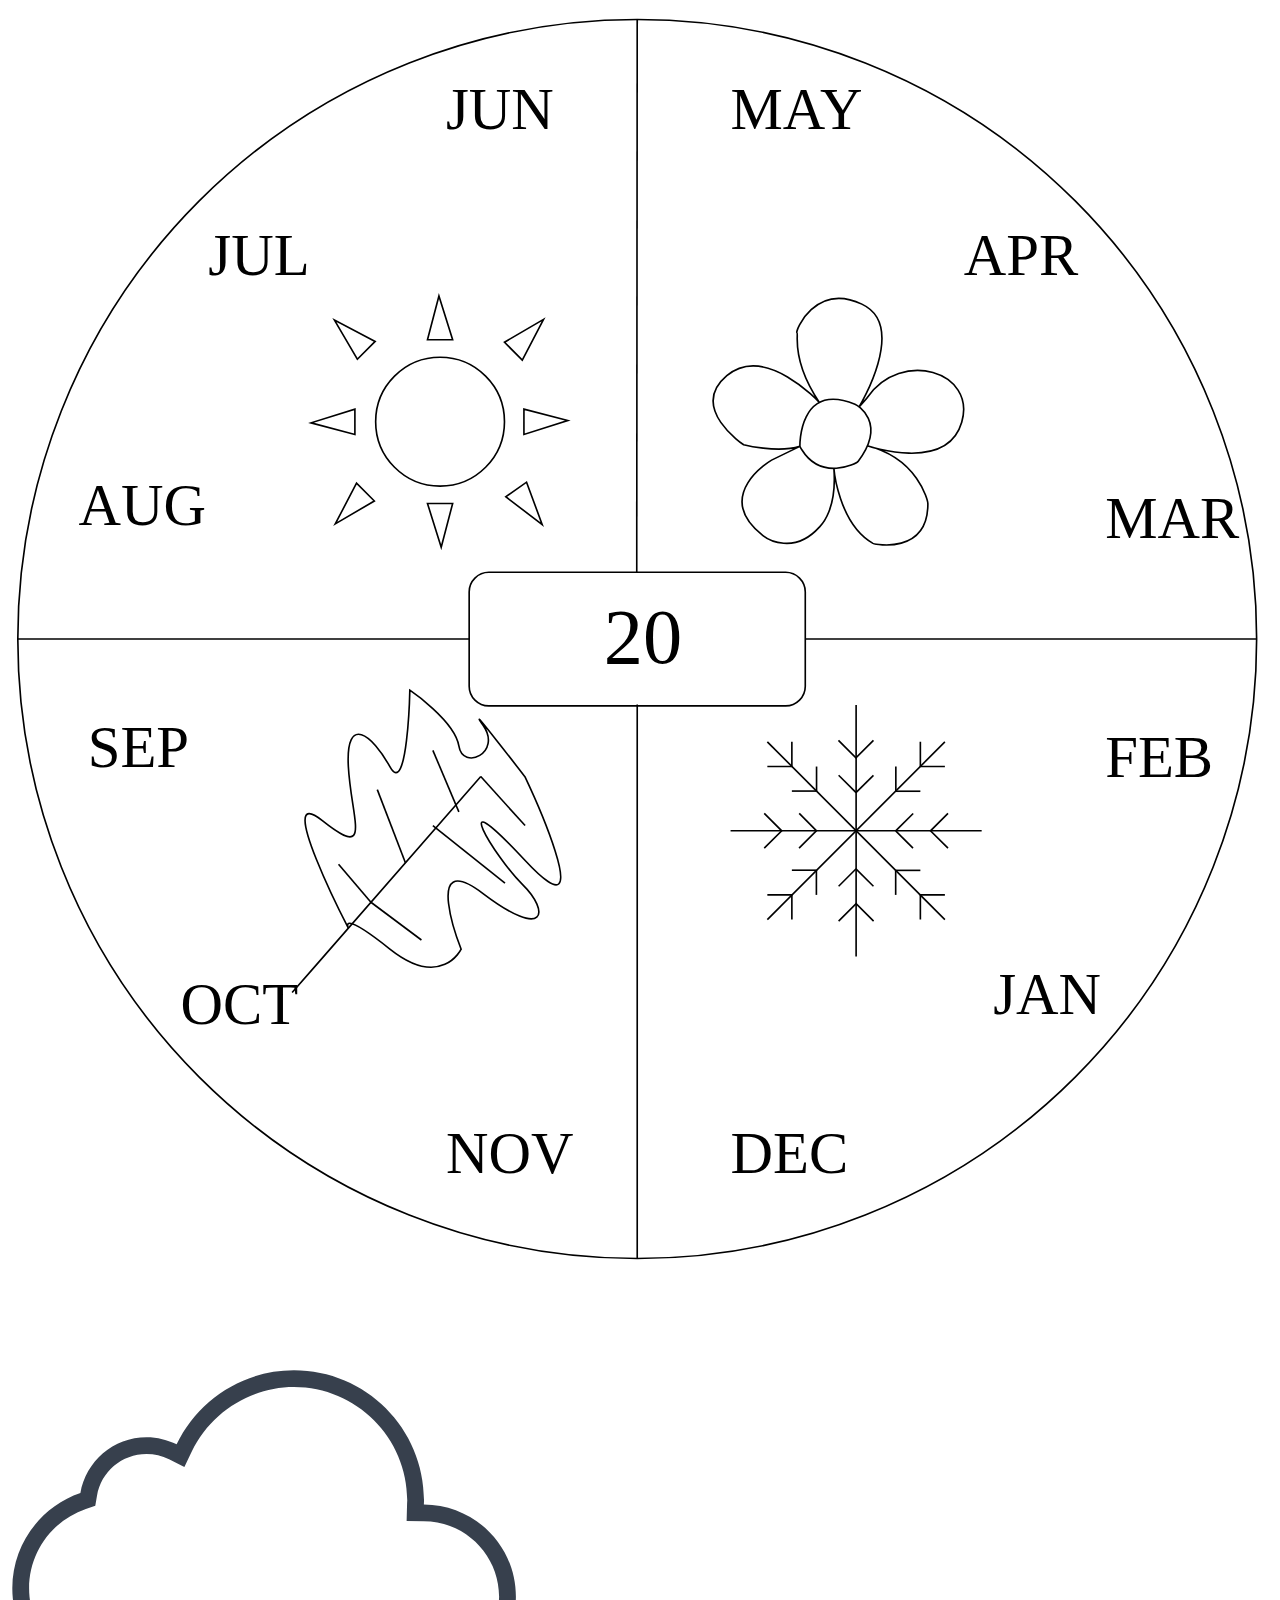
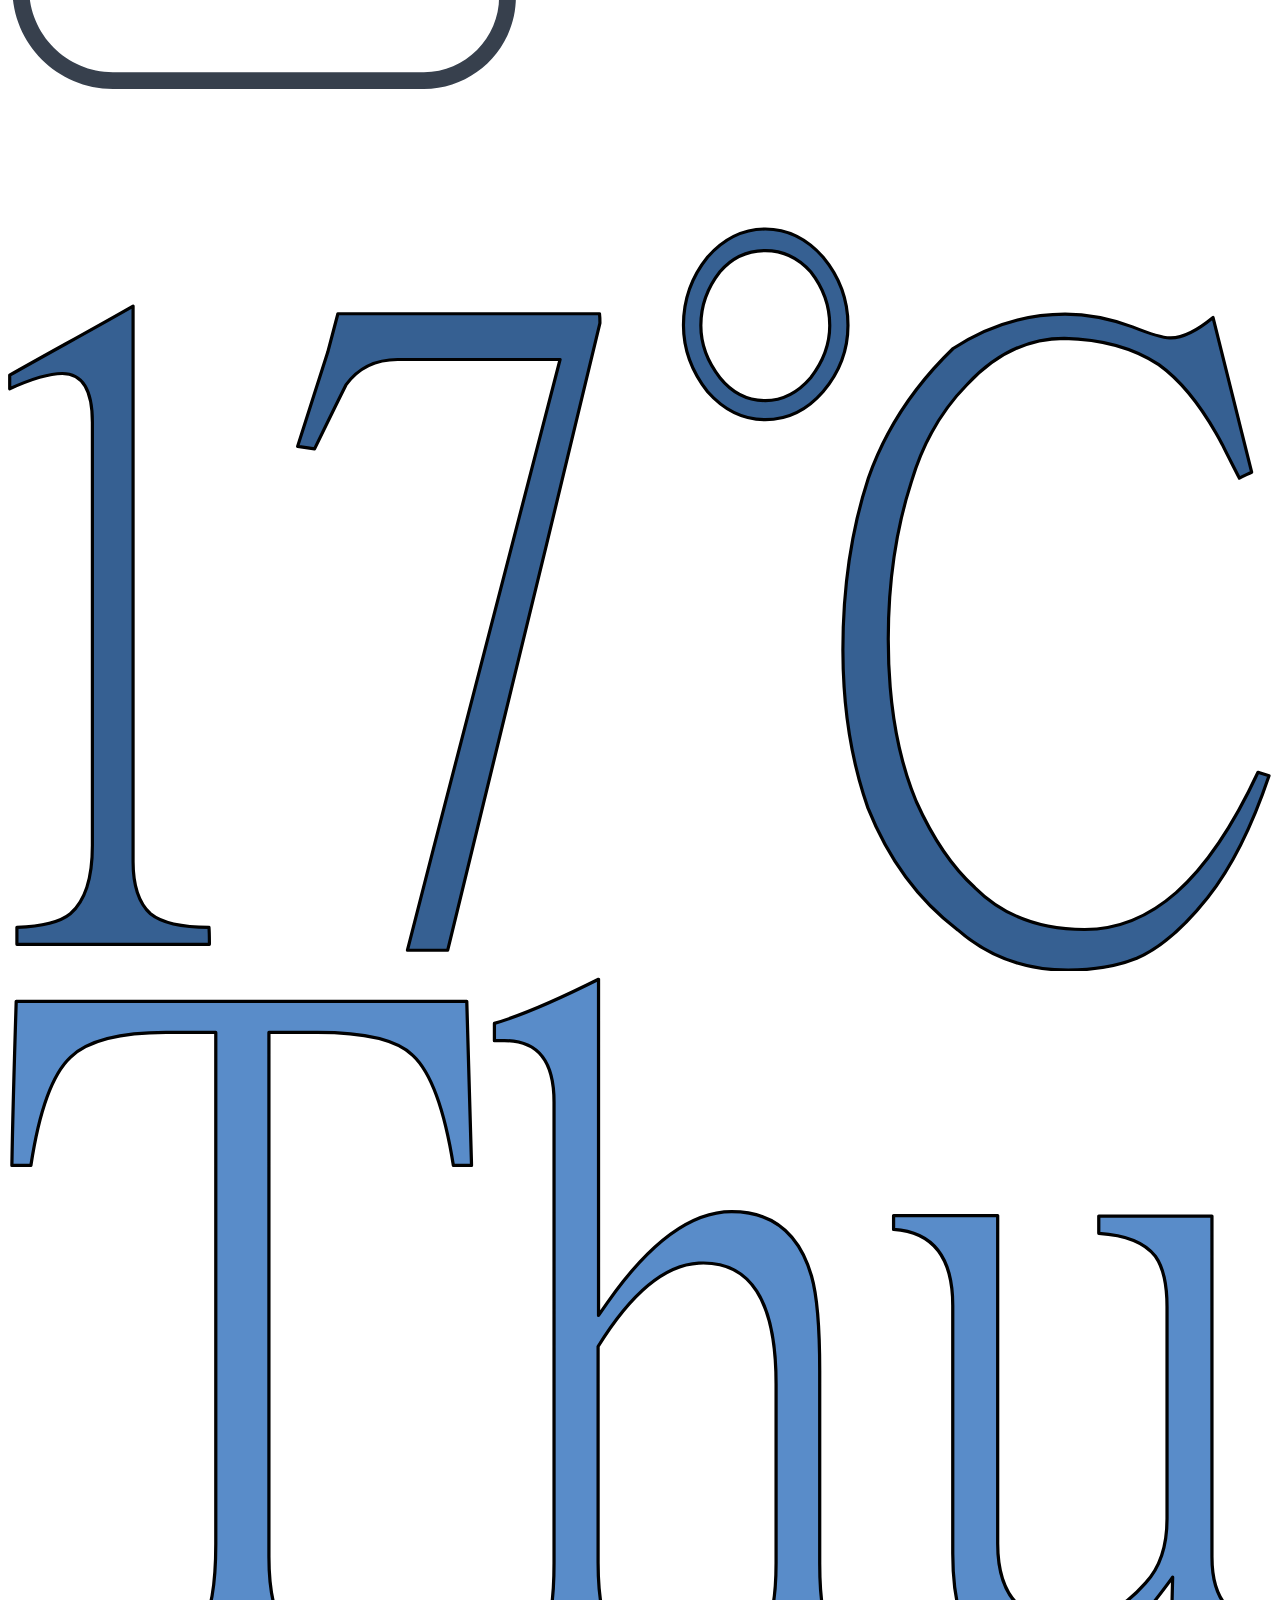
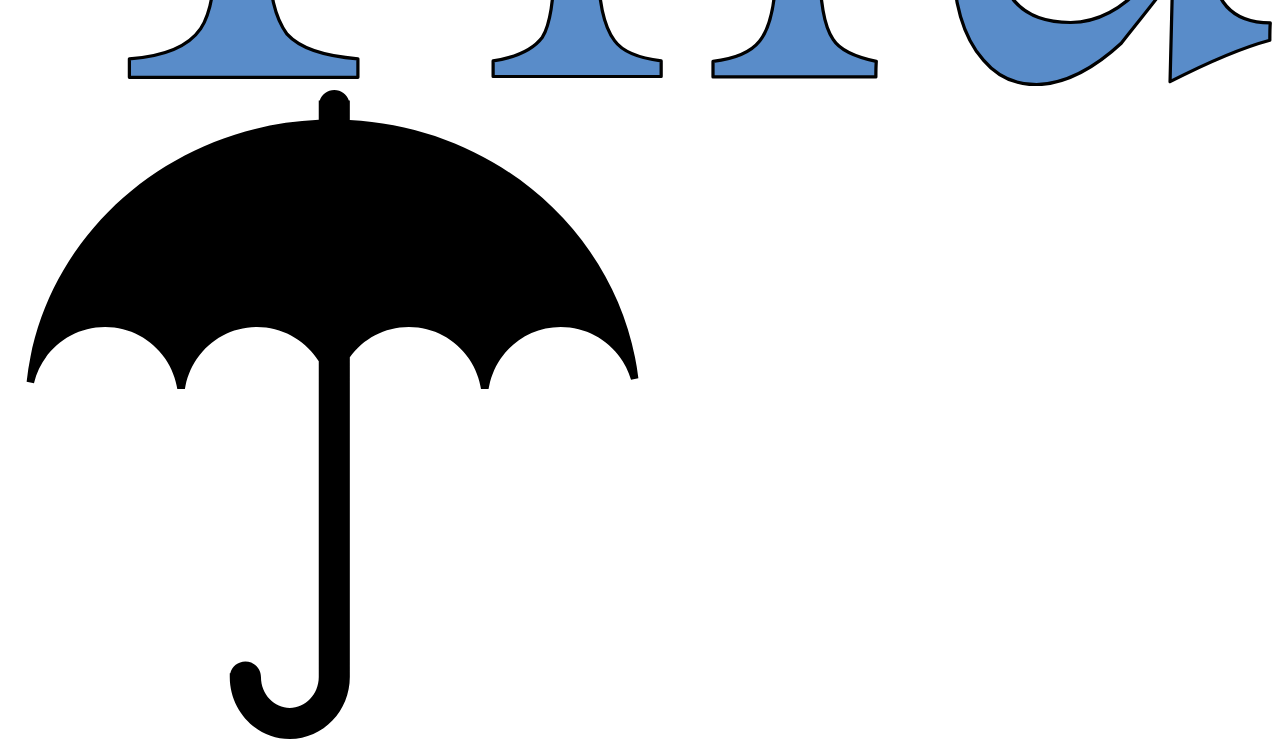
==== index.html @ 3421fbcb "2nd commit" ====
<!doctype html>
<html class="no-js" lang="en">
  <head>
    <meta charset="utf-8" />
    <meta name="viewport" content="width=device-width, initial-scale=1.0" />
    <title>Weather App</title>
    <link rel="stylesheet" href="stylesheets/app.css" />
    <script src="bower_components/modernizr/modernizr.js"></script>
  </head>
  <body>
   
   <div class="weathervane small-12 "><img src="seasonal%20.svg" alt=""></div>
   
   <div class="row">
       <div class="small-6 large-6 columns first-col"><img class="cloud" src="cloud.svg" alt=""></div>
       <div class="small-6 large-6 columns second-col"><img class="temperature" src="temperature.svg" alt=""></div>
   </div>
    <div class="row">
       <div class="small-6 large-6 columns first-col"><img class="day" src="day.svg" alt=""></div>
       <div class="small-6 large-6 columns second-col"><img class="umbrella" src="umbrella.svg"" alt=""></div>
    </div>
    

    <script src="bower_components/jquery/dist/jquery.min.js"></script>
    <script src="bower_components/foundation/js/foundation.min.js"></script>
    <script src="js/app.js"></script>
  </body>
</html>
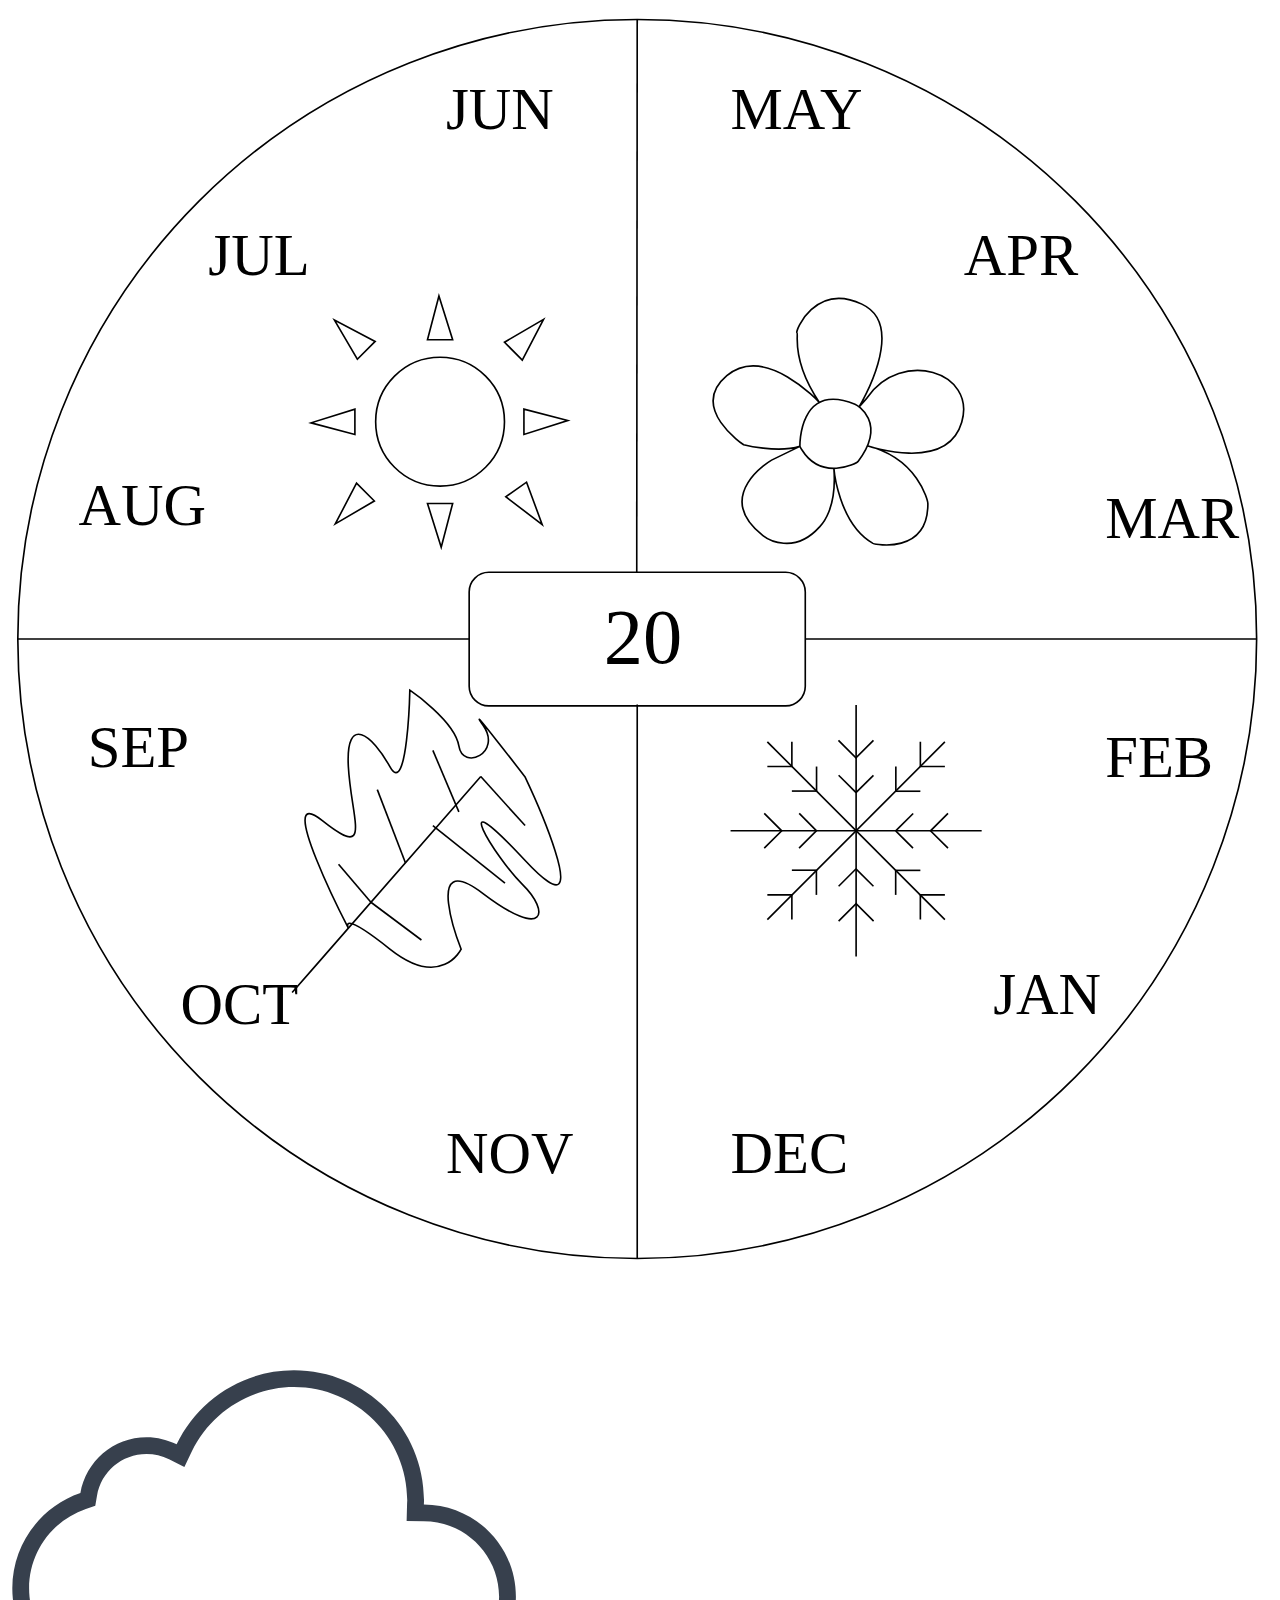
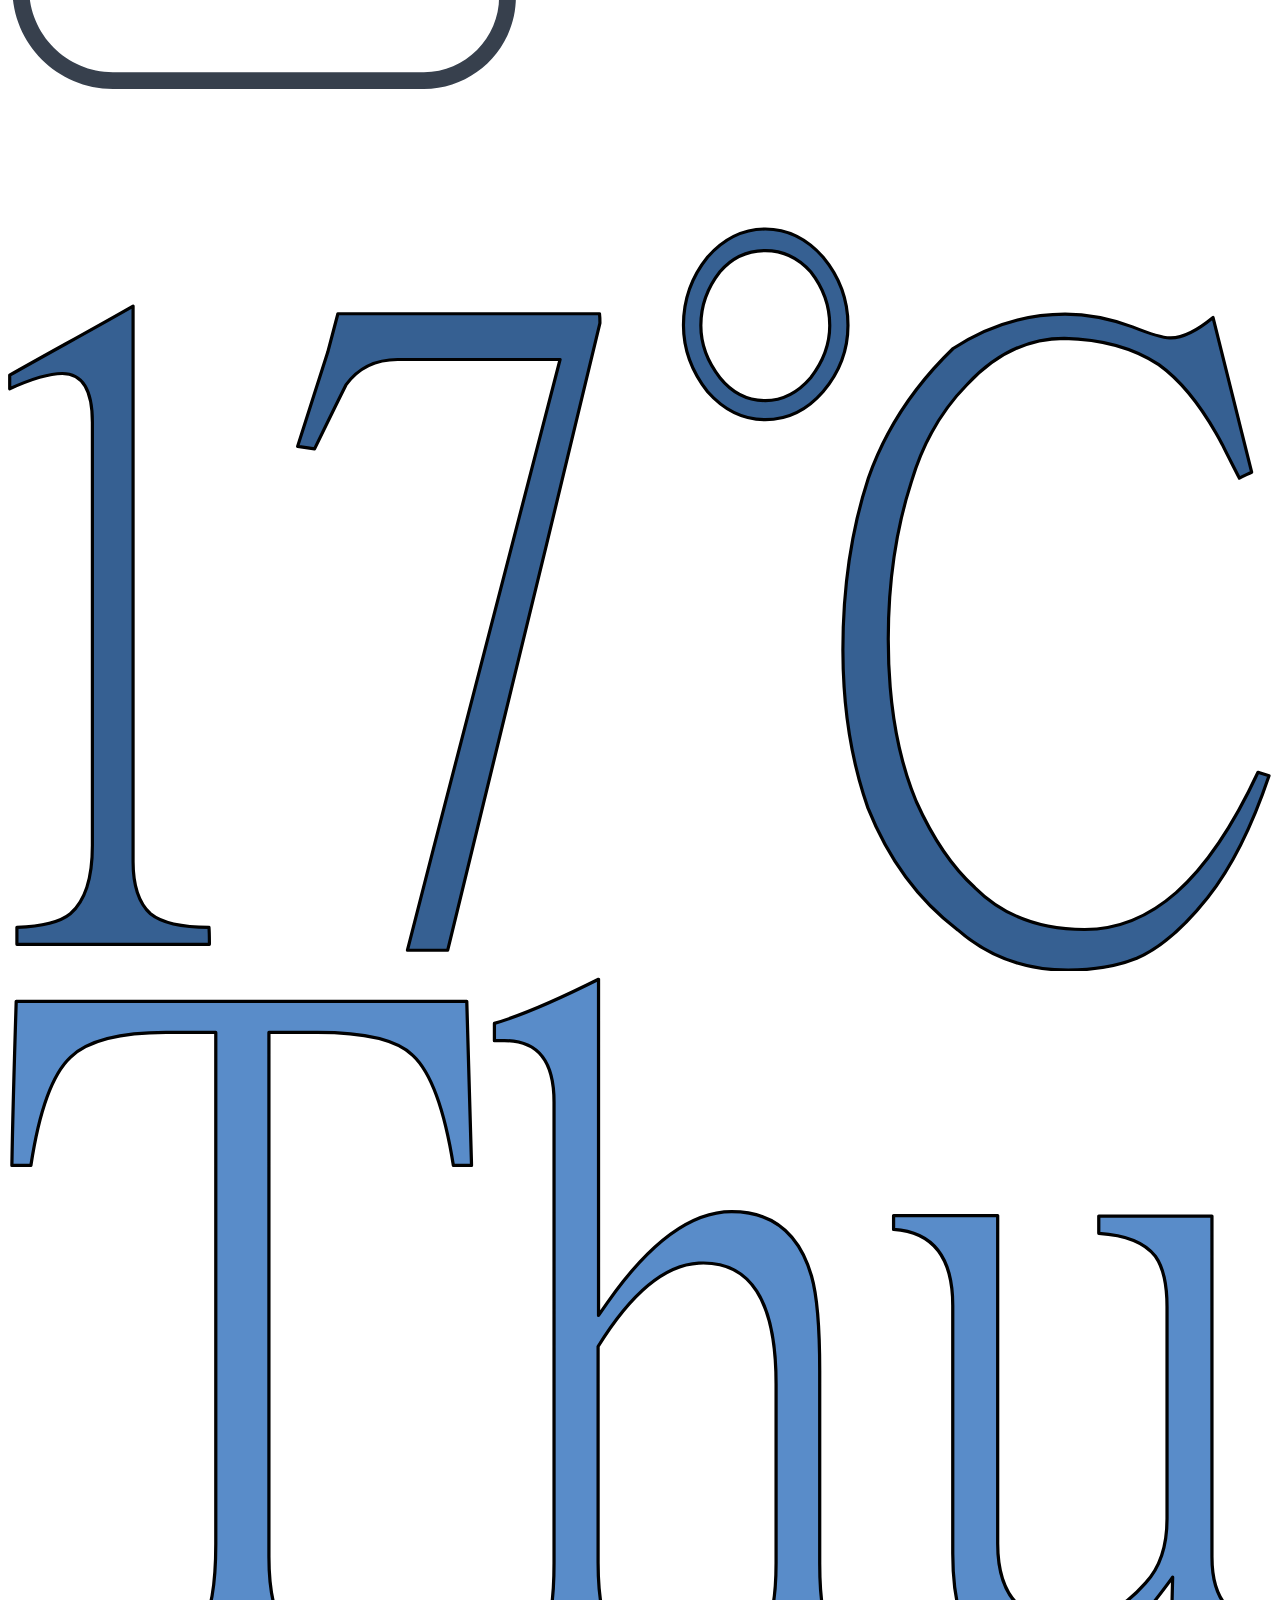
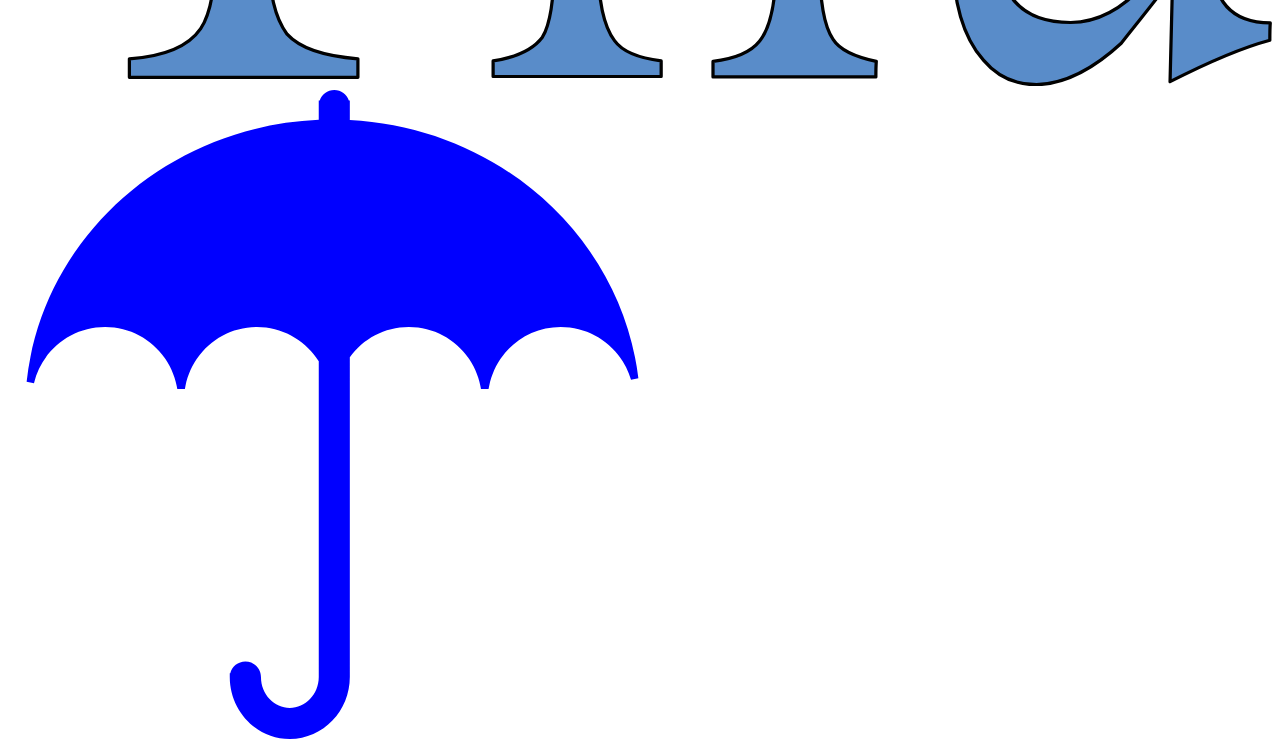
==== commit ce8291bd: "Weather App Version 2" ====
--- a/index.html
+++ b/index.html
@@ -9,7 +9,7 @@
   </head>
   <body>
    
-   <div class="weathervane small-12 "><img src="seasonal%20.svg" alt=""></div>
+   <div class="weathervane"><img src="seasonal%20.svg" alt=""></div>
    
    <div class="row">
        <div class="small-6 large-6 columns first-col"><img class="cloud" src="cloud.svg" alt=""></div>
@@ -17,8 +17,10 @@
    </div>
     <div class="row">
        <div class="small-6 large-6 columns first-col"><img class="day" src="day.svg" alt=""></div>
-       <div class="small-6 large-6 columns second-col"><img class="umbrella" src="umbrella.svg"" alt=""></div>
+       <div class="small-6 large-6 columns second-col"><img class="umbrella" src="umbrella.svg" alt=""></div>
     </div>
+    
+
     
 
     <script src="bower_components/jquery/dist/jquery.min.js"></script>
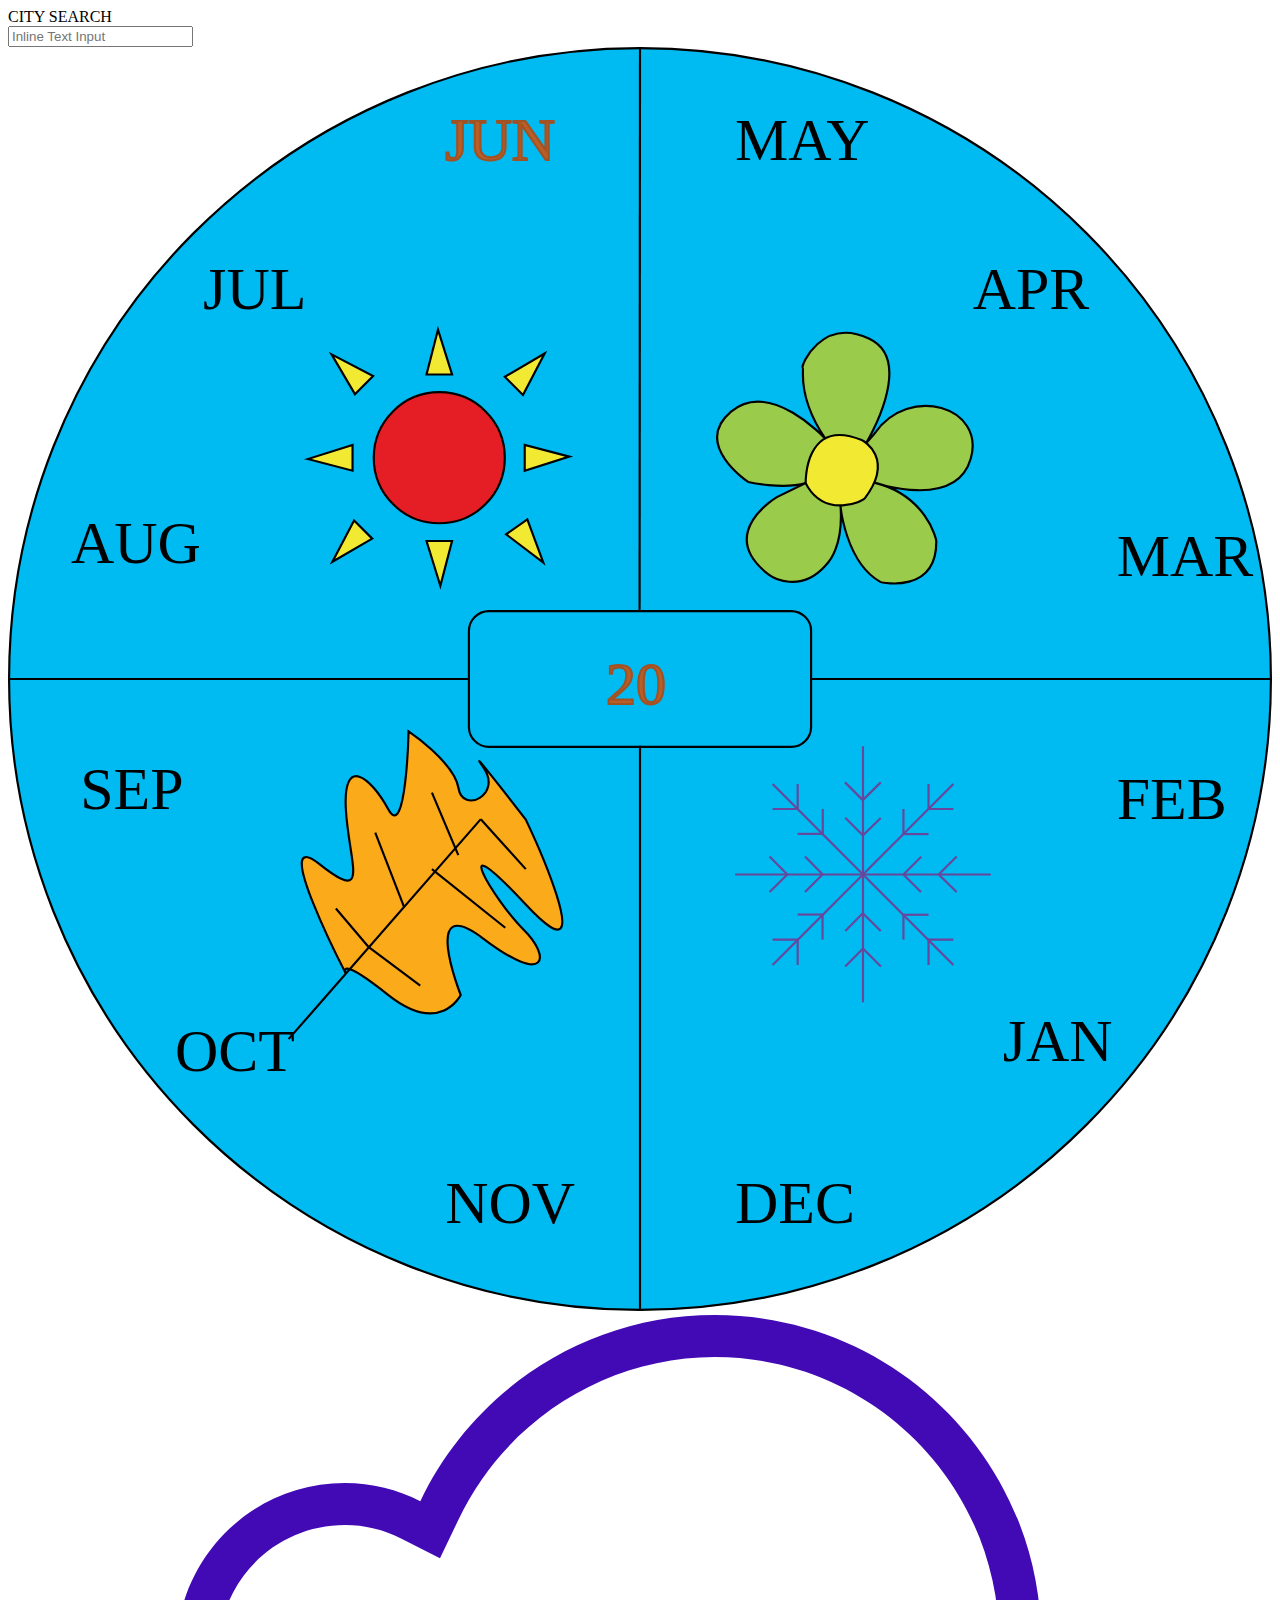
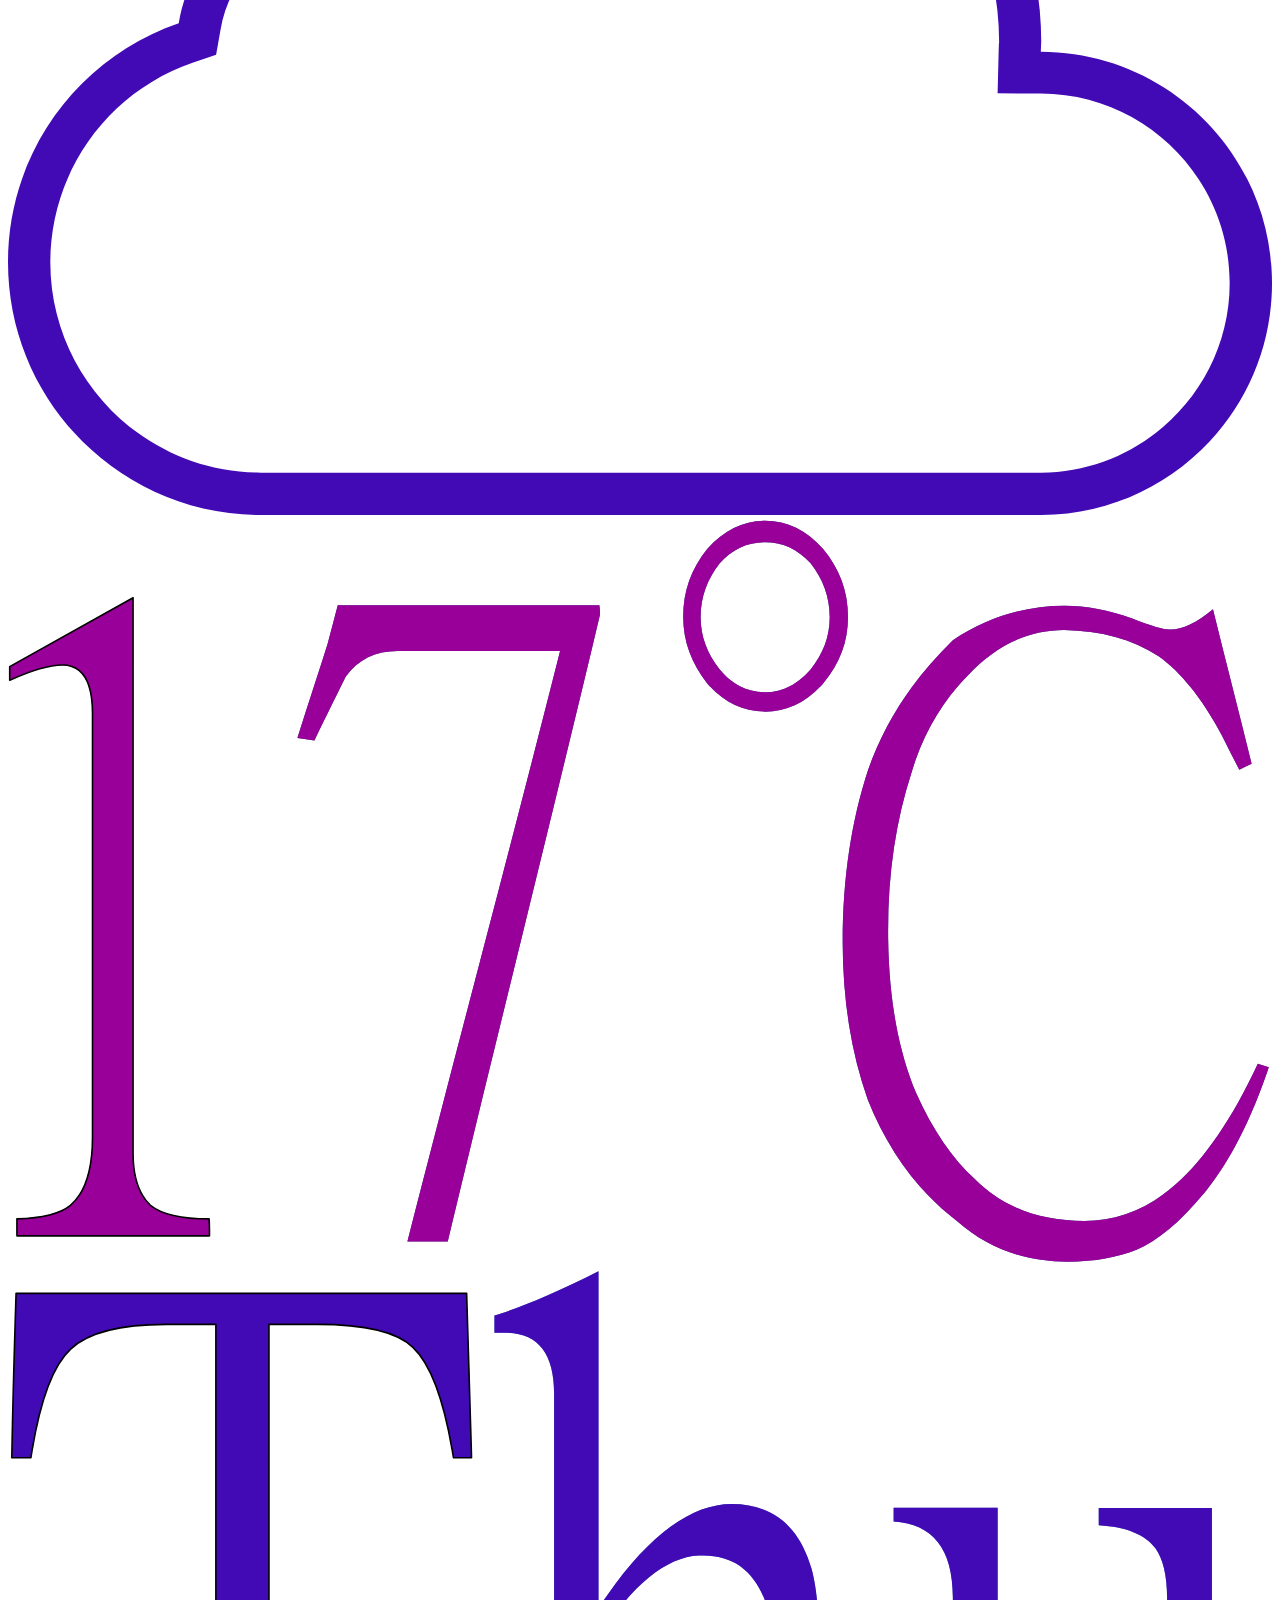
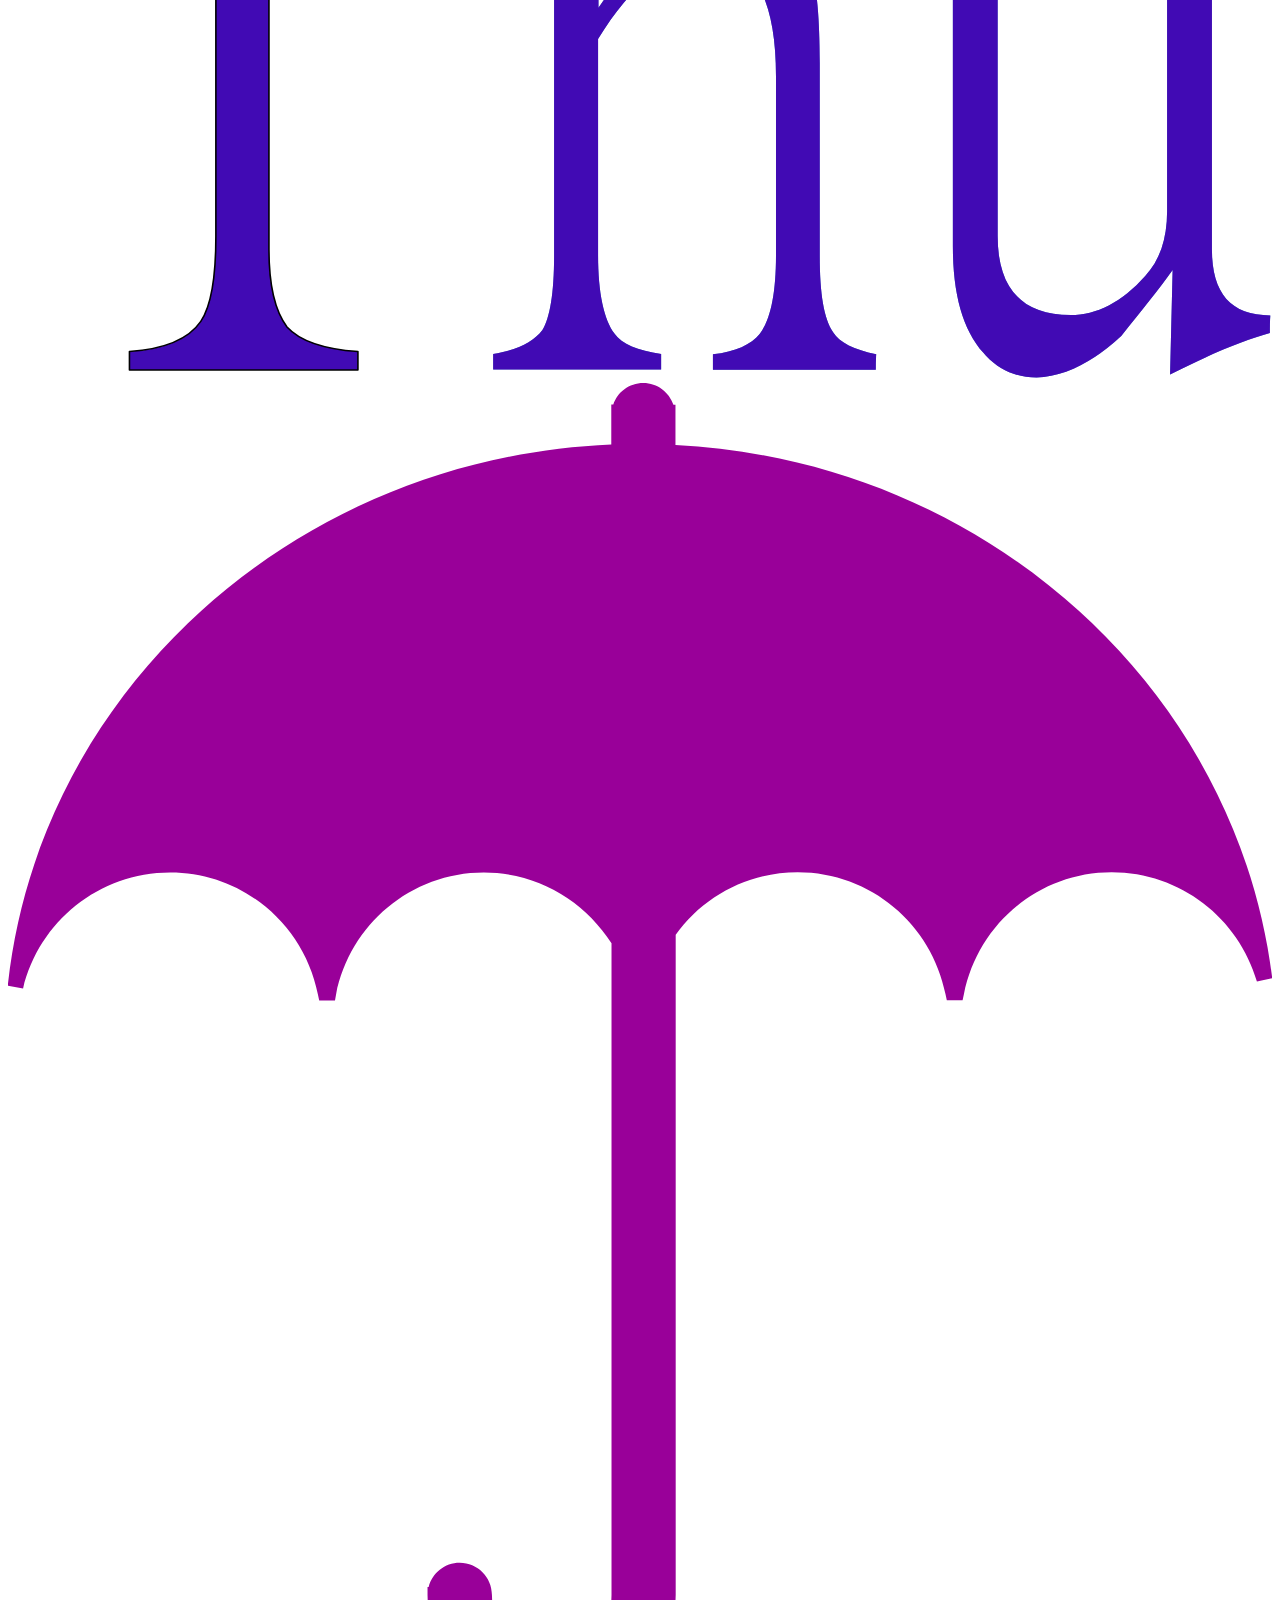
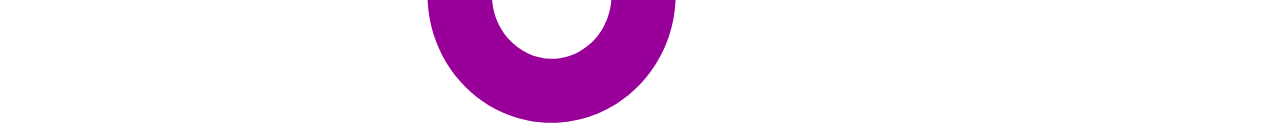
==== commit 06d6e8e1: "4th version" ====
--- a/index.html
+++ b/index.html
@@ -8,6 +8,25 @@
     <script src="bower_components/modernizr/modernizr.js"></script>
   </head>
   <body>
+  
+  <form>
+  <div class="row">
+    <div class="small-8">
+      <div class="row">
+        <div class="small-3 columns">
+         <div class="search">
+          <label for="right-label" class="right">CITY SEARCH</label>
+            </div>
+        </div>
+        <div class="small-9 columns">
+         <div class="blank">
+          <input type="text" id="right-label" placeholder="Inline Text Input">
+            </div>
+        </div>
+      </div>
+    </div>
+  </div>
+</form>
    
    <div class="weathervane"><img src="seasonal%20.svg" alt=""></div>
    
@@ -21,7 +40,6 @@
     </div>
     
 
-    
 
     <script src="bower_components/jquery/dist/jquery.min.js"></script>
     <script src="bower_components/foundation/js/foundation.min.js"></script>
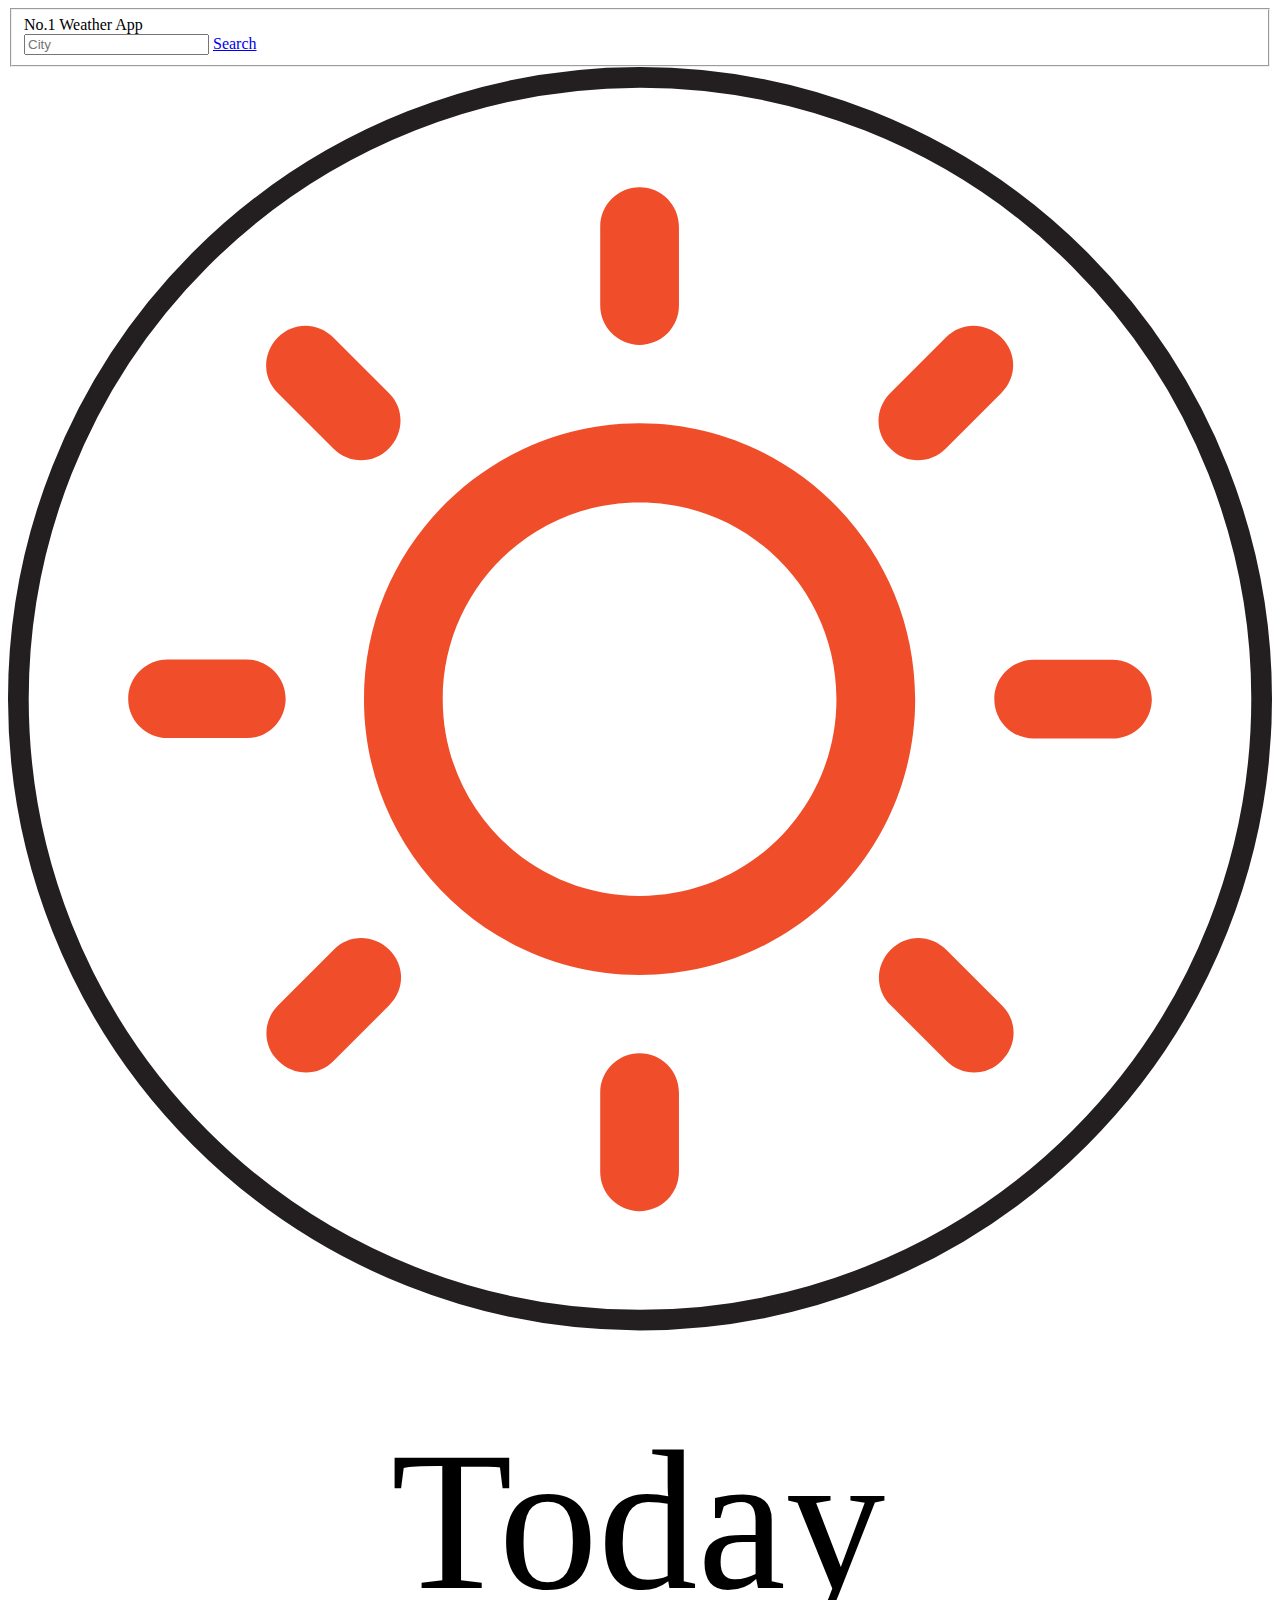
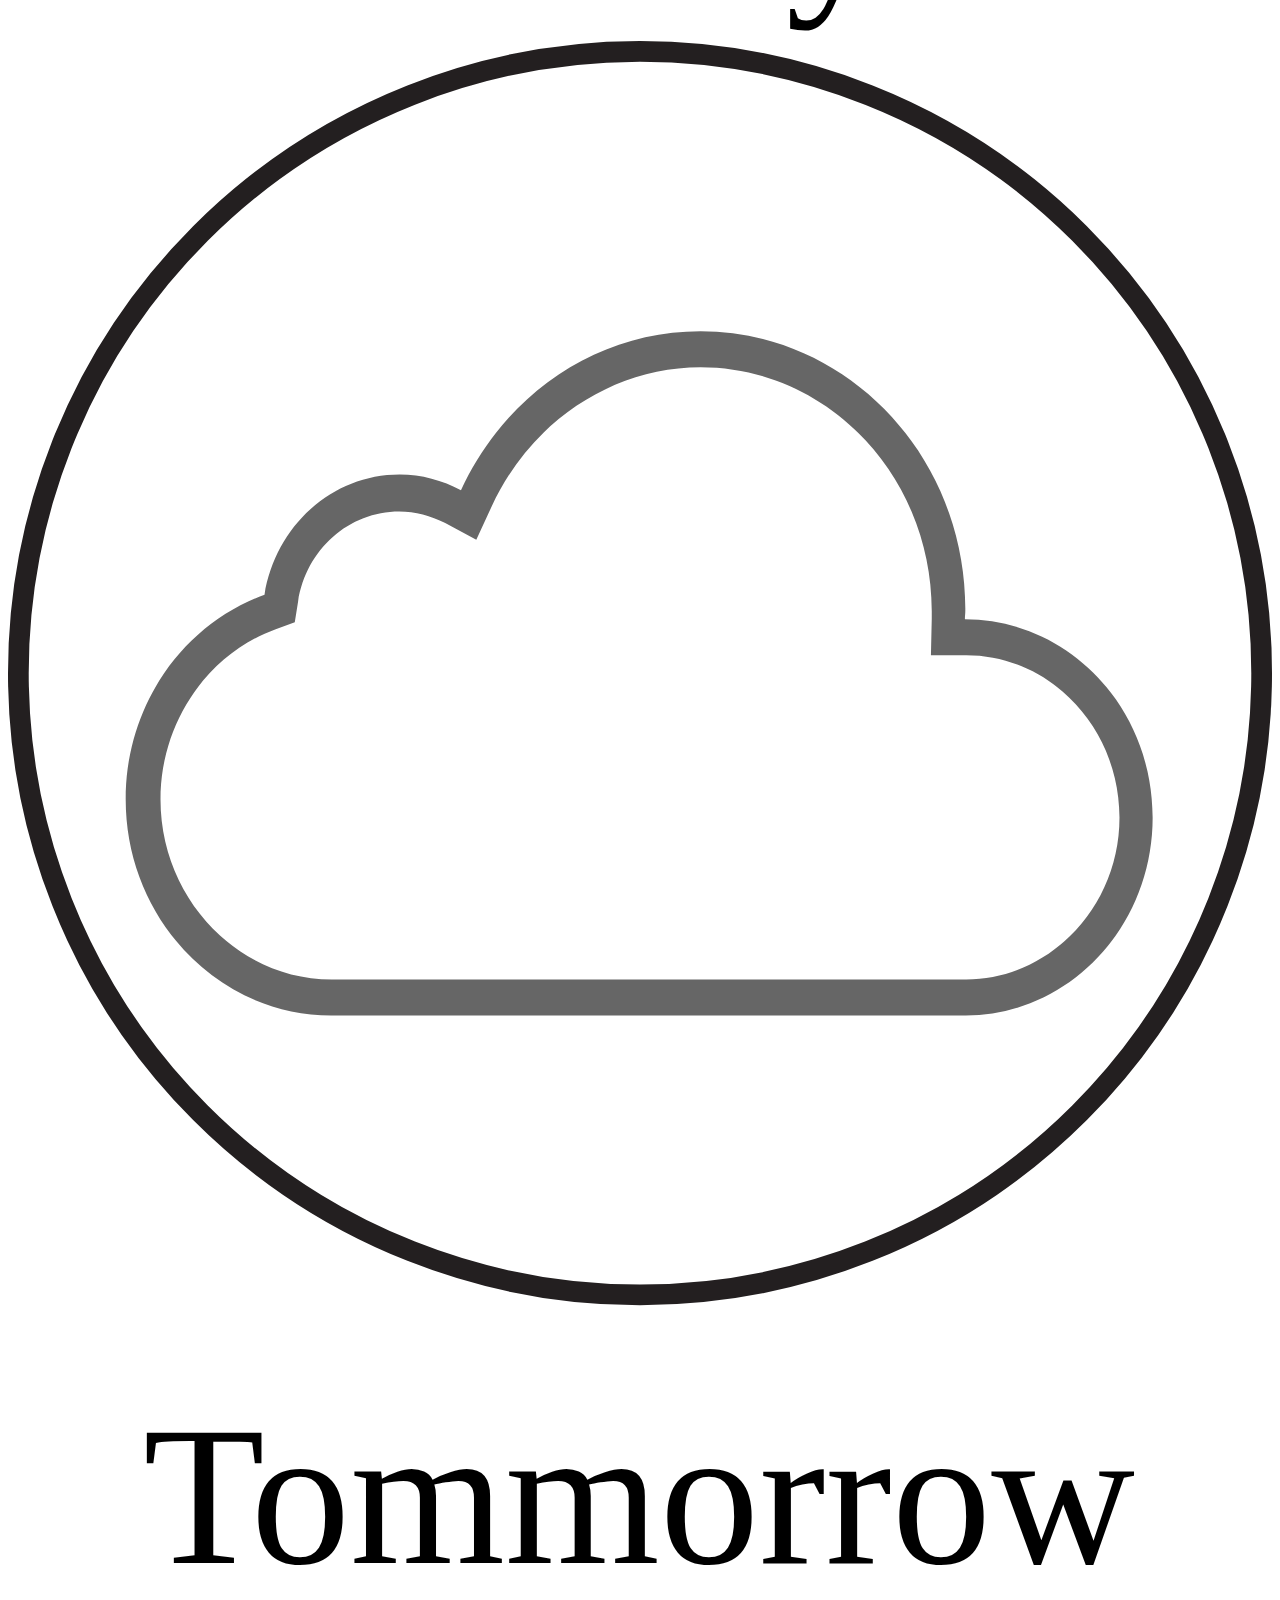
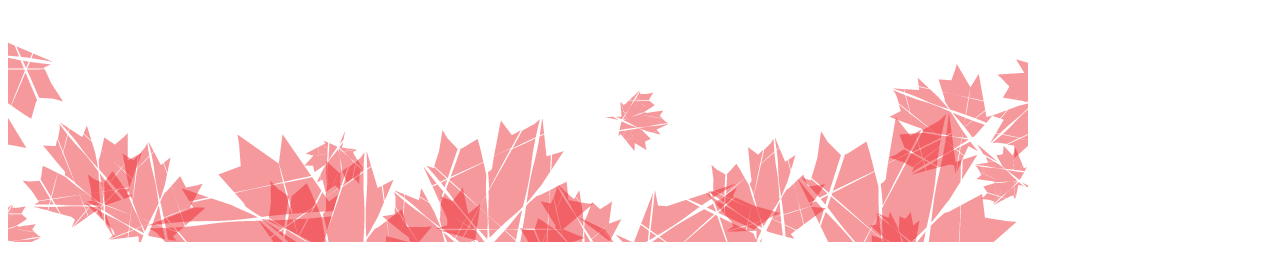
==== commit 26ed2394: "all" ====
--- a/index.html
+++ b/index.html
@@ -8,37 +8,35 @@
     <script src="bower_components/modernizr/modernizr.js"></script>
   </head>
   <body>
-  
-  <form>
-  <div class="row">
-    <div class="small-8">
-      <div class="row">
-        <div class="small-3 columns">
-         <div class="search">
-          <label for="right-label" class="right">CITY SEARCH</label>
-            </div>
-        </div>
-        <div class="small-9 columns">
-         <div class="blank">
-          <input type="text" id="right-label" placeholder="Inline Text Input">
-            </div>
+
+<form>
+  <fieldset>
+   <div class="small-12 large-12 columns name">
+    No.1 Weather App
+      </div>
+  <div class="small-12 columns">
+      <div class="row collapse postfix-round">
+        <div class="small-12 columns intext">
+          <input type="text" placeholder="City" >
+        <a href="#" class="hihi">Search</a>
         </div>
       </div>
     </div>
-  </div>
+  </fieldset>
 </form>
    
-   <div class="weathervane"><img src="seasonal%20.svg" alt=""></div>
-   
-   <div class="row">
-       <div class="small-6 large-6 columns first-col"><img class="cloud" src="cloud.svg" alt=""></div>
-       <div class="small-6 large-6 columns second-col"><img class="temperature" src="temperature.svg" alt=""></div>
-   </div>
-    <div class="row">
-       <div class="small-6 large-6 columns first-col"><img class="day" src="day.svg" alt=""></div>
-       <div class="small-6 large-6 columns second-col"><img class="umbrella" src="umbrella.svg" alt=""></div>
+ 
+            
+      <div class="small-6 large-6 columns first-col"><a href="index1.html"><img src="sun.svg"></a></div>
+    <div class="small-6 large-6 columns second-col"><a href="index2.html"><img src="cloud.svg"></a>
     </div>
     
+   
+    
+    <div class="small-2 columns"><p> </p></div>          
+    <div class="small-8 columns yolo"><img src="linebot.png"></div> 
+    <div class="small-2 columns"><p> </p></div>
+   
 
 
     <script src="bower_components/jquery/dist/jquery.min.js"></script>
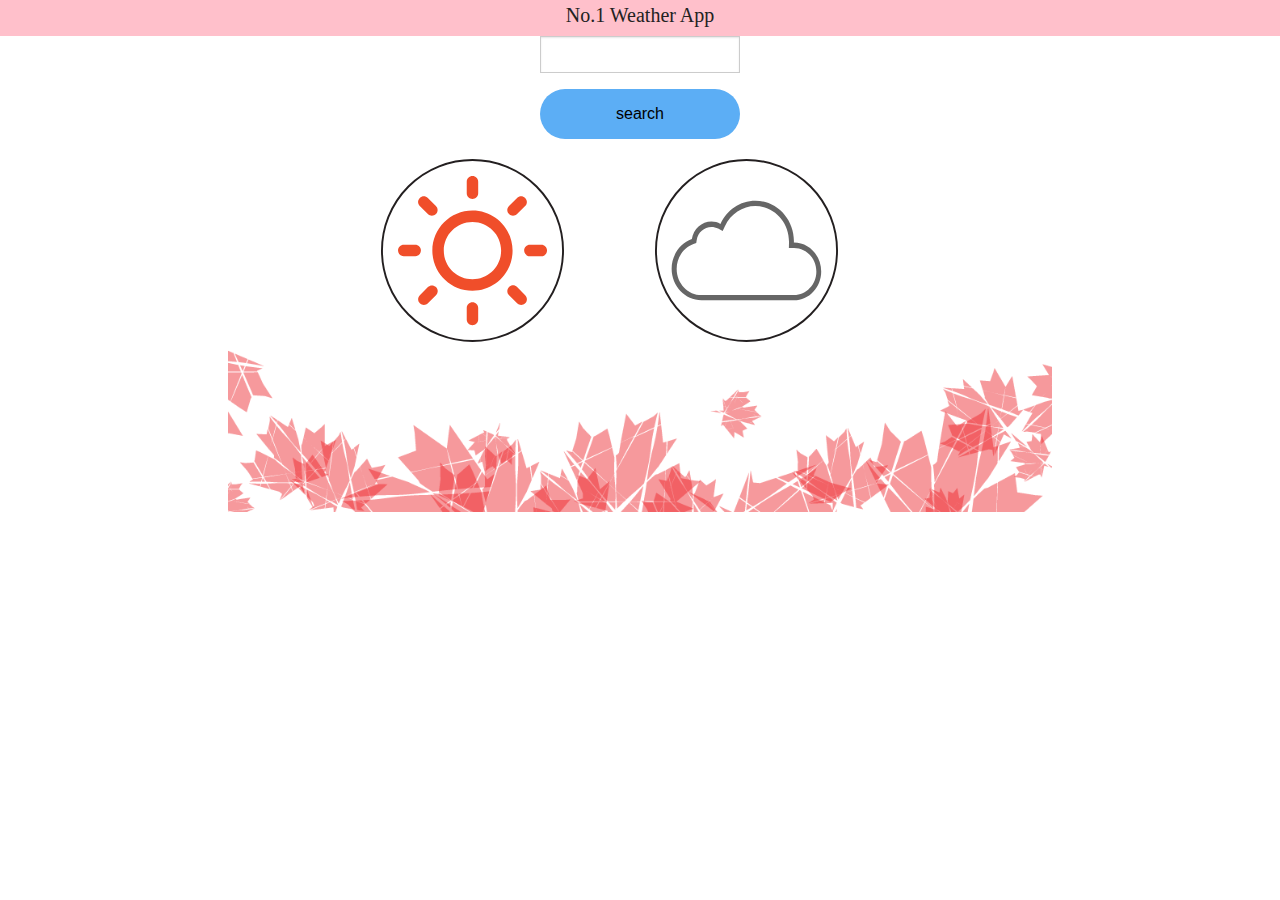
==== commit f321005a: "fifth commit" ====
--- a/index.html
+++ b/index.html
@@ -2,6 +2,12 @@
 <html class="no-js" lang="en">
   <head>
     <meta charset="utf-8" />
+    <script src="bower_components/jquery/dist/jquery.min.js"></script>
+    <script language="javascript" type="text/javascript" src="p5.js"></script>
+  <!-- uncomment lines below to include extra p5 libraries -->
+  <script language="javascript" src="addons/p5.dom.js"></script>  <!--<script language="javascript" src="../addons/p5.sound.js"></script>-->
+  
+  <!-- this line removes any default padding and style. you might only need one of these values set. -->
     <meta name="viewport" content="width=device-width, initial-scale=1.0" />
     <title>Weather App</title>
     <link rel="stylesheet" href="stylesheets/app.css" />
@@ -9,26 +15,26 @@
   </head>
   <body>
 
-<form>
-  <fieldset>
    <div class="small-12 large-12 columns name">
-    No.1 Weather App
+    No.1 Weather App   
       </div>
+      
+      <div id="aaajaaa">
   <div class="small-12 columns">
       <div class="row collapse postfix-round">
         <div class="small-12 columns intext">
-          <input type="text" placeholder="City" >
-        <a href="#" class="hihi">Search</a>
+            <div id="hahaha"></div>
+        <div id="lolol"></div>
         </div>
       </div>
     </div>
-  </fieldset>
-</form>
+  
+
    
  
             
-      <div class="small-6 large-6 columns first-col"><a href="index1.html"><img src="sun.svg"></a></div>
-    <div class="small-6 large-6 columns second-col"><a href="index2.html"><img src="cloud.svg"></a>
+      <div class="small-6 large-6 columns first-col" id="oneone"><img src="img/sun.svg"></div>
+    <div class="small-6 large-6 columns second-col" id="twotwo"><img src="img/cloud.svg">
     </div>
     
    
@@ -36,11 +42,11 @@
     <div class="small-2 columns"><p> </p></div>          
     <div class="small-8 columns yolo"><img src="linebot.png"></div> 
     <div class="small-2 columns"><p> </p></div>
-   
+   </div>
 
 
-    <script src="bower_components/jquery/dist/jquery.min.js"></script>
+    
     <script src="bower_components/foundation/js/foundation.min.js"></script>
-    <script src="js/app.js"></script>
+    <script language="javascript" type="text/javascript" src="js/app.js"></script>
   </body>
 </html>
--- a/stylesheets/app.css
+++ b/stylesheets/app.css
@@ -0,0 +1,9594 @@
+/* line 364, ../bower_components/foundation/scss/foundation/components/_global.scss */
+meta.foundation-version {
+  font-family: "/5.5.2/";
+}
+
+/* line 368, ../bower_components/foundation/scss/foundation/components/_global.scss */
+meta.foundation-mq-small {
+  font-family: "/only screen/";
+  width: 0;
+}
+
+/* line 373, ../bower_components/foundation/scss/foundation/components/_global.scss */
+meta.foundation-mq-small-only {
+  font-family: "/only screen and (max-width: 40em)/";
+  width: 0;
+}
+
+/* line 378, ../bower_components/foundation/scss/foundation/components/_global.scss */
+meta.foundation-mq-medium {
+  font-family: "/only screen and (min-width:40.0625em)/";
+  width: 40.0625em;
+}
+
+/* line 383, ../bower_components/foundation/scss/foundation/components/_global.scss */
+meta.foundation-mq-medium-only {
+  font-family: "/only screen and (min-width:40.0625em) and (max-width:64em)/";
+  width: 40.0625em;
+}
+
+/* line 388, ../bower_components/foundation/scss/foundation/components/_global.scss */
+meta.foundation-mq-large {
+  font-family: "/only screen and (min-width:64.0625em)/";
+  width: 64.0625em;
+}
+
+/* line 393, ../bower_components/foundation/scss/foundation/components/_global.scss */
+meta.foundation-mq-large-only {
+  font-family: "/only screen and (min-width:64.0625em) and (max-width:90em)/";
+  width: 64.0625em;
+}
+
+/* line 398, ../bower_components/foundation/scss/foundation/components/_global.scss */
+meta.foundation-mq-xlarge {
+  font-family: "/only screen and (min-width:90.0625em)/";
+  width: 90.0625em;
+}
+
+/* line 403, ../bower_components/foundation/scss/foundation/components/_global.scss */
+meta.foundation-mq-xlarge-only {
+  font-family: "/only screen and (min-width:90.0625em) and (max-width:120em)/";
+  width: 90.0625em;
+}
+
+/* line 408, ../bower_components/foundation/scss/foundation/components/_global.scss */
+meta.foundation-mq-xxlarge {
+  font-family: "/only screen and (min-width:120.0625em)/";
+  width: 120.0625em;
+}
+
+/* line 413, ../bower_components/foundation/scss/foundation/components/_global.scss */
+meta.foundation-data-attribute-namespace {
+  font-family: false;
+}
+
+/* line 422, ../bower_components/foundation/scss/foundation/components/_global.scss */
+html, body {
+  height: 100%;
+}
+
+/* line 425, ../bower_components/foundation/scss/foundation/components/_global.scss */
+html {
+  box-sizing: border-box;
+}
+
+/* line 428, ../bower_components/foundation/scss/foundation/components/_global.scss */
+*,
+*:before,
+*:after {
+  -webkit-box-sizing: inherit;
+  -moz-box-sizing: inherit;
+  box-sizing: inherit;
+}
+
+/* line 434, ../bower_components/foundation/scss/foundation/components/_global.scss */
+html,
+body {
+  font-size: 100%;
+}
+
+/* line 438, ../bower_components/foundation/scss/foundation/components/_global.scss */
+body {
+  background: #fff;
+  color: #222;
+  cursor: auto;
+  font-family: "Helvetica Neue", Helvetica, Roboto, Arial, sans-serif;
+  font-style: normal;
+  font-weight: normal;
+  line-height: 1.5;
+  margin: 0;
+  padding: 0;
+  position: relative;
+}
+
+/* line 451, ../bower_components/foundation/scss/foundation/components/_global.scss */
+a:hover {
+  cursor: pointer;
+}
+
+/* line 454, ../bower_components/foundation/scss/foundation/components/_global.scss */
+img {
+  max-width: 100%;
+  height: auto;
+}
+
+/* line 456, ../bower_components/foundation/scss/foundation/components/_global.scss */
+img {
+  -ms-interpolation-mode: bicubic;
+}
+
+/* line 461, ../bower_components/foundation/scss/foundation/components/_global.scss */
+#map_canvas img,
+#map_canvas embed,
+#map_canvas object,
+.map_canvas img,
+.map_canvas embed,
+.map_canvas object,
+.mqa-display img,
+.mqa-display embed,
+.mqa-display object {
+  max-width: none !important;
+}
+
+/* line 468, ../bower_components/foundation/scss/foundation/components/_global.scss */
+.left {
+  float: left !important;
+}
+
+/* line 469, ../bower_components/foundation/scss/foundation/components/_global.scss */
+.right {
+  float: right !important;
+}
+
+/* line 172, ../bower_components/foundation/scss/foundation/components/_global.scss */
+.clearfix:before, .clearfix:after {
+  content: " ";
+  display: table;
+}
+/* line 173, ../bower_components/foundation/scss/foundation/components/_global.scss */
+.clearfix:after {
+  clear: both;
+}
+
+/* line 473, ../bower_components/foundation/scss/foundation/components/_global.scss */
+.hide {
+  display: none;
+}
+
+/* line 478, ../bower_components/foundation/scss/foundation/components/_global.scss */
+.invisible {
+  visibility: hidden;
+}
+
+/* line 484, ../bower_components/foundation/scss/foundation/components/_global.scss */
+.antialiased {
+  -webkit-font-smoothing: antialiased;
+  -moz-osx-font-smoothing: grayscale;
+}
+
+/* line 487, ../bower_components/foundation/scss/foundation/components/_global.scss */
+img {
+  display: inline-block;
+  vertical-align: middle;
+}
+
+/* line 497, ../bower_components/foundation/scss/foundation/components/_global.scss */
+textarea {
+  height: auto;
+  min-height: 50px;
+}
+
+/* line 500, ../bower_components/foundation/scss/foundation/components/_global.scss */
+select {
+  width: 100%;
+}
+
+/* line 228, ../bower_components/foundation/scss/foundation/components/_grid.scss */
+.row {
+  margin: 0 auto;
+  max-width: 62.5rem;
+  width: 100%;
+}
+/* line 172, ../bower_components/foundation/scss/foundation/components/_global.scss */
+.row:before, .row:after {
+  content: " ";
+  display: table;
+}
+/* line 173, ../bower_components/foundation/scss/foundation/components/_global.scss */
+.row:after {
+  clear: both;
+}
+/* line 232, ../bower_components/foundation/scss/foundation/components/_grid.scss */
+.row.collapse > .column,
+.row.collapse > .columns {
+  padding-left: 0;
+  padding-right: 0;
+}
+/* line 235, ../bower_components/foundation/scss/foundation/components/_grid.scss */
+.row.collapse .row {
+  margin-left: 0;
+  margin-right: 0;
+}
+/* line 238, ../bower_components/foundation/scss/foundation/components/_grid.scss */
+.row .row {
+  margin: 0 -0.9375rem;
+  max-width: none;
+  width: auto;
+}
+/* line 172, ../bower_components/foundation/scss/foundation/components/_global.scss */
+.row .row:before, .row .row:after {
+  content: " ";
+  display: table;
+}
+/* line 173, ../bower_components/foundation/scss/foundation/components/_global.scss */
+.row .row:after {
+  clear: both;
+}
+/* line 239, ../bower_components/foundation/scss/foundation/components/_grid.scss */
+.row .row.collapse {
+  margin: 0;
+  max-width: none;
+  width: auto;
+}
+/* line 172, ../bower_components/foundation/scss/foundation/components/_global.scss */
+.row .row.collapse:before, .row .row.collapse:after {
+  content: " ";
+  display: table;
+}
+/* line 173, ../bower_components/foundation/scss/foundation/components/_global.scss */
+.row .row.collapse:after {
+  clear: both;
+}
+
+/* line 243, ../bower_components/foundation/scss/foundation/components/_grid.scss */
+.column,
+.columns {
+  padding-left: 0.9375rem;
+  padding-right: 0.9375rem;
+  width: 100%;
+  float: left;
+}
+
+/* line 248, ../bower_components/foundation/scss/foundation/components/_grid.scss */
+.column + .column:last-child,
+.columns + .column:last-child, .column +
+.columns:last-child,
+.columns +
+.columns:last-child {
+  float: right;
+}
+/* line 251, ../bower_components/foundation/scss/foundation/components/_grid.scss */
+.column + .column.end,
+.columns + .column.end, .column +
+.columns.end,
+.columns +
+.columns.end {
+  float: left;
+}
+
+@media only screen {
+  /* line 155, ../bower_components/foundation/scss/foundation/components/_grid.scss */
+  .small-push-0 {
+    position: relative;
+    left: 0;
+    right: auto;
+  }
+
+  /* line 158, ../bower_components/foundation/scss/foundation/components/_grid.scss */
+  .small-pull-0 {
+    position: relative;
+    right: 0;
+    left: auto;
+  }
+
+  /* line 155, ../bower_components/foundation/scss/foundation/components/_grid.scss */
+  .small-push-1 {
+    position: relative;
+    left: 8.33333%;
+    right: auto;
+  }
+
+  /* line 158, ../bower_components/foundation/scss/foundation/components/_grid.scss */
+  .small-pull-1 {
+    position: relative;
+    right: 8.33333%;
+    left: auto;
+  }
+
+  /* line 155, ../bower_components/foundation/scss/foundation/components/_grid.scss */
+  .small-push-2 {
+    position: relative;
+    left: 16.66667%;
+    right: auto;
+  }
+
+  /* line 158, ../bower_components/foundation/scss/foundation/components/_grid.scss */
+  .small-pull-2 {
+    position: relative;
+    right: 16.66667%;
+    left: auto;
+  }
+
+  /* line 155, ../bower_components/foundation/scss/foundation/components/_grid.scss */
+  .small-push-3 {
+    position: relative;
+    left: 25%;
+    right: auto;
+  }
+
+  /* line 158, ../bower_components/foundation/scss/foundation/components/_grid.scss */
+  .small-pull-3 {
+    position: relative;
+    right: 25%;
+    left: auto;
+  }
+
+  /* line 155, ../bower_components/foundation/scss/foundation/components/_grid.scss */
+  .small-push-4 {
+    position: relative;
+    left: 33.33333%;
+    right: auto;
+  }
+
+  /* line 158, ../bower_components/foundation/scss/foundation/components/_grid.scss */
+  .small-pull-4 {
+    position: relative;
+    right: 33.33333%;
+    left: auto;
+  }
+
+  /* line 155, ../bower_components/foundation/scss/foundation/components/_grid.scss */
+  .small-push-5 {
+    position: relative;
+    left: 41.66667%;
+    right: auto;
+  }
+
+  /* line 158, ../bower_components/foundation/scss/foundation/components/_grid.scss */
+  .small-pull-5 {
+    position: relative;
+    right: 41.66667%;
+    left: auto;
+  }
+
+  /* line 155, ../bower_components/foundation/scss/foundation/components/_grid.scss */
+  .small-push-6 {
+    position: relative;
+    left: 50%;
+    right: auto;
+  }
+
+  /* line 158, ../bower_components/foundation/scss/foundation/components/_grid.scss */
+  .small-pull-6 {
+    position: relative;
+    right: 50%;
+    left: auto;
+  }
+
+  /* line 155, ../bower_components/foundation/scss/foundation/components/_grid.scss */
+  .small-push-7 {
+    position: relative;
+    left: 58.33333%;
+    right: auto;
+  }
+
+  /* line 158, ../bower_components/foundation/scss/foundation/components/_grid.scss */
+  .small-pull-7 {
+    position: relative;
+    right: 58.33333%;
+    left: auto;
+  }
+
+  /* line 155, ../bower_components/foundation/scss/foundation/components/_grid.scss */
+  .small-push-8 {
+    position: relative;
+    left: 66.66667%;
+    right: auto;
+  }
+
+  /* line 158, ../bower_components/foundation/scss/foundation/components/_grid.scss */
+  .small-pull-8 {
+    position: relative;
+    right: 66.66667%;
+    left: auto;
+  }
+
+  /* line 155, ../bower_components/foundation/scss/foundation/components/_grid.scss */
+  .small-push-9 {
+    position: relative;
+    left: 75%;
+    right: auto;
+  }
+
+  /* line 158, ../bower_components/foundation/scss/foundation/components/_grid.scss */
+  .small-pull-9 {
+    position: relative;
+    right: 75%;
+    left: auto;
+  }
+
+  /* line 155, ../bower_components/foundation/scss/foundation/components/_grid.scss */
+  .small-push-10 {
+    position: relative;
+    left: 83.33333%;
+    right: auto;
+  }
+
+  /* line 158, ../bower_components/foundation/scss/foundation/components/_grid.scss */
+  .small-pull-10 {
+    position: relative;
+    right: 83.33333%;
+    left: auto;
+  }
+
+  /* line 155, ../bower_components/foundation/scss/foundation/components/_grid.scss */
+  .small-push-11 {
+    position: relative;
+    left: 91.66667%;
+    right: auto;
+  }
+
+  /* line 158, ../bower_components/foundation/scss/foundation/components/_grid.scss */
+  .small-pull-11 {
+    position: relative;
+    right: 91.66667%;
+    left: auto;
+  }
+
+  /* line 163, ../bower_components/foundation/scss/foundation/components/_grid.scss */
+  .column,
+  .columns {
+    position: relative;
+    padding-left: 0.9375rem;
+    padding-right: 0.9375rem;
+    float: left;
+  }
+
+  /* line 168, ../bower_components/foundation/scss/foundation/components/_grid.scss */
+  .small-1 {
+    width: 8.33333%;
+  }
+
+  /* line 168, ../bower_components/foundation/scss/foundation/components/_grid.scss */
+  .small-2 {
+    width: 16.66667%;
+  }
+
+  /* line 168, ../bower_components/foundation/scss/foundation/components/_grid.scss */
+  .small-3 {
+    width: 25%;
+  }
+
+  /* line 168, ../bower_components/foundation/scss/foundation/components/_grid.scss */
+  .small-4 {
+    width: 33.33333%;
+  }
+
+  /* line 168, ../bower_components/foundation/scss/foundation/components/_grid.scss */
+  .small-5 {
+    width: 41.66667%;
+  }
+
+  /* line 168, ../bower_components/foundation/scss/foundation/components/_grid.scss */
+  .small-6 {
+    width: 50%;
+  }
+
+  /* line 168, ../bower_components/foundation/scss/foundation/components/_grid.scss */
+  .small-7 {
+    width: 58.33333%;
+  }
+
+  /* line 168, ../bower_components/foundation/scss/foundation/components/_grid.scss */
+  .small-8 {
+    width: 66.66667%;
+  }
+
+  /* line 168, ../bower_components/foundation/scss/foundation/components/_grid.scss */
+  .small-9 {
+    width: 75%;
+  }
+
+  /* line 168, ../bower_components/foundation/scss/foundation/components/_grid.scss */
+  .small-10 {
+    width: 83.33333%;
+  }
+
+  /* line 168, ../bower_components/foundation/scss/foundation/components/_grid.scss */
+  .small-11 {
+    width: 91.66667%;
+  }
+
+  /* line 168, ../bower_components/foundation/scss/foundation/components/_grid.scss */
+  .small-12 {
+    width: 100%;
+  }
+
+  /* line 172, ../bower_components/foundation/scss/foundation/components/_grid.scss */
+  .small-offset-0 {
+    margin-left: 0 !important;
+  }
+
+  /* line 172, ../bower_components/foundation/scss/foundation/components/_grid.scss */
+  .small-offset-1 {
+    margin-left: 8.33333% !important;
+  }
+
+  /* line 172, ../bower_components/foundation/scss/foundation/components/_grid.scss */
+  .small-offset-2 {
+    margin-left: 16.66667% !important;
+  }
+
+  /* line 172, ../bower_components/foundation/scss/foundation/components/_grid.scss */
+  .small-offset-3 {
+    margin-left: 25% !important;
+  }
+
+  /* line 172, ../bower_components/foundation/scss/foundation/components/_grid.scss */
+  .small-offset-4 {
+    margin-left: 33.33333% !important;
+  }
+
+  /* line 172, ../bower_components/foundation/scss/foundation/components/_grid.scss */
+  .small-offset-5 {
+    margin-left: 41.66667% !important;
+  }
+
+  /* line 172, ../bower_components/foundation/scss/foundation/components/_grid.scss */
+  .small-offset-6 {
+    margin-left: 50% !important;
+  }
+
+  /* line 172, ../bower_components/foundation/scss/foundation/components/_grid.scss */
+  .small-offset-7 {
+    margin-left: 58.33333% !important;
+  }
+
+  /* line 172, ../bower_components/foundation/scss/foundation/components/_grid.scss */
+  .small-offset-8 {
+    margin-left: 66.66667% !important;
+  }
+
+  /* line 172, ../bower_components/foundation/scss/foundation/components/_grid.scss */
+  .small-offset-9 {
+    margin-left: 75% !important;
+  }
+
+  /* line 172, ../bower_components/foundation/scss/foundation/components/_grid.scss */
+  .small-offset-10 {
+    margin-left: 83.33333% !important;
+  }
+
+  /* line 172, ../bower_components/foundation/scss/foundation/components/_grid.scss */
+  .small-offset-11 {
+    margin-left: 91.66667% !important;
+  }
+
+  /* line 175, ../bower_components/foundation/scss/foundation/components/_grid.scss */
+  .small-reset-order {
+    float: left;
+    left: auto;
+    margin-left: 0;
+    margin-right: 0;
+    right: auto;
+  }
+
+  /* line 183, ../bower_components/foundation/scss/foundation/components/_grid.scss */
+  .column.small-centered,
+  .columns.small-centered {
+    margin-left: auto;
+    margin-right: auto;
+    float: none;
+  }
+
+  /* line 186, ../bower_components/foundation/scss/foundation/components/_grid.scss */
+  .column.small-uncentered,
+  .columns.small-uncentered {
+    float: left;
+    margin-left: 0;
+    margin-right: 0;
+  }
+
+  /* line 194, ../bower_components/foundation/scss/foundation/components/_grid.scss */
+  .column.small-centered:last-child,
+  .columns.small-centered:last-child {
+    float: none;
+  }
+
+  /* line 200, ../bower_components/foundation/scss/foundation/components/_grid.scss */
+  .column.small-uncentered:last-child,
+  .columns.small-uncentered:last-child {
+    float: left;
+  }
+
+  /* line 205, ../bower_components/foundation/scss/foundation/components/_grid.scss */
+  .column.small-uncentered.opposite,
+  .columns.small-uncentered.opposite {
+    float: right;
+  }
+
+  /* line 212, ../bower_components/foundation/scss/foundation/components/_grid.scss */
+  .row.small-collapse > .column,
+  .row.small-collapse > .columns {
+    padding-left: 0;
+    padding-right: 0;
+  }
+  /* line 215, ../bower_components/foundation/scss/foundation/components/_grid.scss */
+  .row.small-collapse .row {
+    margin-left: 0;
+    margin-right: 0;
+  }
+  /* line 218, ../bower_components/foundation/scss/foundation/components/_grid.scss */
+  .row.small-uncollapse > .column,
+  .row.small-uncollapse > .columns {
+    padding-left: 0.9375rem;
+    padding-right: 0.9375rem;
+    float: left;
+  }
+}
+@media only screen and (min-width: 40.0625em) {
+  /* line 155, ../bower_components/foundation/scss/foundation/components/_grid.scss */
+  .medium-push-0 {
+    position: relative;
+    left: 0;
+    right: auto;
+  }
+
+  /* line 158, ../bower_components/foundation/scss/foundation/components/_grid.scss */
+  .medium-pull-0 {
+    position: relative;
+    right: 0;
+    left: auto;
+  }
+
+  /* line 155, ../bower_components/foundation/scss/foundation/components/_grid.scss */
+  .medium-push-1 {
+    position: relative;
+    left: 8.33333%;
+    right: auto;
+  }
+
+  /* line 158, ../bower_components/foundation/scss/foundation/components/_grid.scss */
+  .medium-pull-1 {
+    position: relative;
+    right: 8.33333%;
+    left: auto;
+  }
+
+  /* line 155, ../bower_components/foundation/scss/foundation/components/_grid.scss */
+  .medium-push-2 {
+    position: relative;
+    left: 16.66667%;
+    right: auto;
+  }
+
+  /* line 158, ../bower_components/foundation/scss/foundation/components/_grid.scss */
+  .medium-pull-2 {
+    position: relative;
+    right: 16.66667%;
+    left: auto;
+  }
+
+  /* line 155, ../bower_components/foundation/scss/foundation/components/_grid.scss */
+  .medium-push-3 {
+    position: relative;
+    left: 25%;
+    right: auto;
+  }
+
+  /* line 158, ../bower_components/foundation/scss/foundation/components/_grid.scss */
+  .medium-pull-3 {
+    position: relative;
+    right: 25%;
+    left: auto;
+  }
+
+  /* line 155, ../bower_components/foundation/scss/foundation/components/_grid.scss */
+  .medium-push-4 {
+    position: relative;
+    left: 33.33333%;
+    right: auto;
+  }
+
+  /* line 158, ../bower_components/foundation/scss/foundation/components/_grid.scss */
+  .medium-pull-4 {
+    position: relative;
+    right: 33.33333%;
+    left: auto;
+  }
+
+  /* line 155, ../bower_components/foundation/scss/foundation/components/_grid.scss */
+  .medium-push-5 {
+    position: relative;
+    left: 41.66667%;
+    right: auto;
+  }
+
+  /* line 158, ../bower_components/foundation/scss/foundation/components/_grid.scss */
+  .medium-pull-5 {
+    position: relative;
+    right: 41.66667%;
+    left: auto;
+  }
+
+  /* line 155, ../bower_components/foundation/scss/foundation/components/_grid.scss */
+  .medium-push-6 {
+    position: relative;
+    left: 50%;
+    right: auto;
+  }
+
+  /* line 158, ../bower_components/foundation/scss/foundation/components/_grid.scss */
+  .medium-pull-6 {
+    position: relative;
+    right: 50%;
+    left: auto;
+  }
+
+  /* line 155, ../bower_components/foundation/scss/foundation/components/_grid.scss */
+  .medium-push-7 {
+    position: relative;
+    left: 58.33333%;
+    right: auto;
+  }
+
+  /* line 158, ../bower_components/foundation/scss/foundation/components/_grid.scss */
+  .medium-pull-7 {
+    position: relative;
+    right: 58.33333%;
+    left: auto;
+  }
+
+  /* line 155, ../bower_components/foundation/scss/foundation/components/_grid.scss */
+  .medium-push-8 {
+    position: relative;
+    left: 66.66667%;
+    right: auto;
+  }
+
+  /* line 158, ../bower_components/foundation/scss/foundation/components/_grid.scss */
+  .medium-pull-8 {
+    position: relative;
+    right: 66.66667%;
+    left: auto;
+  }
+
+  /* line 155, ../bower_components/foundation/scss/foundation/components/_grid.scss */
+  .medium-push-9 {
+    position: relative;
+    left: 75%;
+    right: auto;
+  }
+
+  /* line 158, ../bower_components/foundation/scss/foundation/components/_grid.scss */
+  .medium-pull-9 {
+    position: relative;
+    right: 75%;
+    left: auto;
+  }
+
+  /* line 155, ../bower_components/foundation/scss/foundation/components/_grid.scss */
+  .medium-push-10 {
+    position: relative;
+    left: 83.33333%;
+    right: auto;
+  }
+
+  /* line 158, ../bower_components/foundation/scss/foundation/components/_grid.scss */
+  .medium-pull-10 {
+    position: relative;
+    right: 83.33333%;
+    left: auto;
+  }
+
+  /* line 155, ../bower_components/foundation/scss/foundation/components/_grid.scss */
+  .medium-push-11 {
+    position: relative;
+    left: 91.66667%;
+    right: auto;
+  }
+
+  /* line 158, ../bower_components/foundation/scss/foundation/components/_grid.scss */
+  .medium-pull-11 {
+    position: relative;
+    right: 91.66667%;
+    left: auto;
+  }
+
+  /* line 163, ../bower_components/foundation/scss/foundation/components/_grid.scss */
+  .column,
+  .columns {
+    position: relative;
+    padding-left: 0.9375rem;
+    padding-right: 0.9375rem;
+    float: left;
+  }
+
+  /* line 168, ../bower_components/foundation/scss/foundation/components/_grid.scss */
+  .medium-1 {
+    width: 8.33333%;
+  }
+
+  /* line 168, ../bower_components/foundation/scss/foundation/components/_grid.scss */
+  .medium-2 {
+    width: 16.66667%;
+  }
+
+  /* line 168, ../bower_components/foundation/scss/foundation/components/_grid.scss */
+  .medium-3 {
+    width: 25%;
+  }
+
+  /* line 168, ../bower_components/foundation/scss/foundation/components/_grid.scss */
+  .medium-4 {
+    width: 33.33333%;
+  }
+
+  /* line 168, ../bower_components/foundation/scss/foundation/components/_grid.scss */
+  .medium-5 {
+    width: 41.66667%;
+  }
+
+  /* line 168, ../bower_components/foundation/scss/foundation/components/_grid.scss */
+  .medium-6 {
+    width: 50%;
+  }
+
+  /* line 168, ../bower_components/foundation/scss/foundation/components/_grid.scss */
+  .medium-7 {
+    width: 58.33333%;
+  }
+
+  /* line 168, ../bower_components/foundation/scss/foundation/components/_grid.scss */
+  .medium-8 {
+    width: 66.66667%;
+  }
+
+  /* line 168, ../bower_components/foundation/scss/foundation/components/_grid.scss */
+  .medium-9 {
+    width: 75%;
+  }
+
+  /* line 168, ../bower_components/foundation/scss/foundation/components/_grid.scss */
+  .medium-10 {
+    width: 83.33333%;
+  }
+
+  /* line 168, ../bower_components/foundation/scss/foundation/components/_grid.scss */
+  .medium-11 {
+    width: 91.66667%;
+  }
+
+  /* line 168, ../bower_components/foundation/scss/foundation/components/_grid.scss */
+  .medium-12 {
+    width: 100%;
+  }
+
+  /* line 172, ../bower_components/foundation/scss/foundation/components/_grid.scss */
+  .medium-offset-0 {
+    margin-left: 0 !important;
+  }
+
+  /* line 172, ../bower_components/foundation/scss/foundation/components/_grid.scss */
+  .medium-offset-1 {
+    margin-left: 8.33333% !important;
+  }
+
+  /* line 172, ../bower_components/foundation/scss/foundation/components/_grid.scss */
+  .medium-offset-2 {
+    margin-left: 16.66667% !important;
+  }
+
+  /* line 172, ../bower_components/foundation/scss/foundation/components/_grid.scss */
+  .medium-offset-3 {
+    margin-left: 25% !important;
+  }
+
+  /* line 172, ../bower_components/foundation/scss/foundation/components/_grid.scss */
+  .medium-offset-4 {
+    margin-left: 33.33333% !important;
+  }
+
+  /* line 172, ../bower_components/foundation/scss/foundation/components/_grid.scss */
+  .medium-offset-5 {
+    margin-left: 41.66667% !important;
+  }
+
+  /* line 172, ../bower_components/foundation/scss/foundation/components/_grid.scss */
+  .medium-offset-6 {
+    margin-left: 50% !important;
+  }
+
+  /* line 172, ../bower_components/foundation/scss/foundation/components/_grid.scss */
+  .medium-offset-7 {
+    margin-left: 58.33333% !important;
+  }
+
+  /* line 172, ../bower_components/foundation/scss/foundation/components/_grid.scss */
+  .medium-offset-8 {
+    margin-left: 66.66667% !important;
+  }
+
+  /* line 172, ../bower_components/foundation/scss/foundation/components/_grid.scss */
+  .medium-offset-9 {
+    margin-left: 75% !important;
+  }
+
+  /* line 172, ../bower_components/foundation/scss/foundation/components/_grid.scss */
+  .medium-offset-10 {
+    margin-left: 83.33333% !important;
+  }
+
+  /* line 172, ../bower_components/foundation/scss/foundation/components/_grid.scss */
+  .medium-offset-11 {
+    margin-left: 91.66667% !important;
+  }
+
+  /* line 175, ../bower_components/foundation/scss/foundation/components/_grid.scss */
+  .medium-reset-order {
+    float: left;
+    left: auto;
+    margin-left: 0;
+    margin-right: 0;
+    right: auto;
+  }
+
+  /* line 183, ../bower_components/foundation/scss/foundation/components/_grid.scss */
+  .column.medium-centered,
+  .columns.medium-centered {
+    margin-left: auto;
+    margin-right: auto;
+    float: none;
+  }
+
+  /* line 186, ../bower_components/foundation/scss/foundation/components/_grid.scss */
+  .column.medium-uncentered,
+  .columns.medium-uncentered {
+    float: left;
+    margin-left: 0;
+    margin-right: 0;
+  }
+
+  /* line 194, ../bower_components/foundation/scss/foundation/components/_grid.scss */
+  .column.medium-centered:last-child,
+  .columns.medium-centered:last-child {
+    float: none;
+  }
+
+  /* line 200, ../bower_components/foundation/scss/foundation/components/_grid.scss */
+  .column.medium-uncentered:last-child,
+  .columns.medium-uncentered:last-child {
+    float: left;
+  }
+
+  /* line 205, ../bower_components/foundation/scss/foundation/components/_grid.scss */
+  .column.medium-uncentered.opposite,
+  .columns.medium-uncentered.opposite {
+    float: right;
+  }
+
+  /* line 212, ../bower_components/foundation/scss/foundation/components/_grid.scss */
+  .row.medium-collapse > .column,
+  .row.medium-collapse > .columns {
+    padding-left: 0;
+    padding-right: 0;
+  }
+  /* line 215, ../bower_components/foundation/scss/foundation/components/_grid.scss */
+  .row.medium-collapse .row {
+    margin-left: 0;
+    margin-right: 0;
+  }
+  /* line 218, ../bower_components/foundation/scss/foundation/components/_grid.scss */
+  .row.medium-uncollapse > .column,
+  .row.medium-uncollapse > .columns {
+    padding-left: 0.9375rem;
+    padding-right: 0.9375rem;
+    float: left;
+  }
+
+  /* line 264, ../bower_components/foundation/scss/foundation/components/_grid.scss */
+  .push-0 {
+    position: relative;
+    left: 0;
+    right: auto;
+  }
+
+  /* line 267, ../bower_components/foundation/scss/foundation/components/_grid.scss */
+  .pull-0 {
+    position: relative;
+    right: 0;
+    left: auto;
+  }
+
+  /* line 264, ../bower_components/foundation/scss/foundation/components/_grid.scss */
+  .push-1 {
+    position: relative;
+    left: 8.33333%;
+    right: auto;
+  }
+
+  /* line 267, ../bower_components/foundation/scss/foundation/components/_grid.scss */
+  .pull-1 {
+    position: relative;
+    right: 8.33333%;
+    left: auto;
+  }
+
+  /* line 264, ../bower_components/foundation/scss/foundation/components/_grid.scss */
+  .push-2 {
+    position: relative;
+    left: 16.66667%;
+    right: auto;
+  }
+
+  /* line 267, ../bower_components/foundation/scss/foundation/components/_grid.scss */
+  .pull-2 {
+    position: relative;
+    right: 16.66667%;
+    left: auto;
+  }
+
+  /* line 264, ../bower_components/foundation/scss/foundation/components/_grid.scss */
+  .push-3 {
+    position: relative;
+    left: 25%;
+    right: auto;
+  }
+
+  /* line 267, ../bower_components/foundation/scss/foundation/components/_grid.scss */
+  .pull-3 {
+    position: relative;
+    right: 25%;
+    left: auto;
+  }
+
+  /* line 264, ../bower_components/foundation/scss/foundation/components/_grid.scss */
+  .push-4 {
+    position: relative;
+    left: 33.33333%;
+    right: auto;
+  }
+
+  /* line 267, ../bower_components/foundation/scss/foundation/components/_grid.scss */
+  .pull-4 {
+    position: relative;
+    right: 33.33333%;
+    left: auto;
+  }
+
+  /* line 264, ../bower_components/foundation/scss/foundation/components/_grid.scss */
+  .push-5 {
+    position: relative;
+    left: 41.66667%;
+    right: auto;
+  }
+
+  /* line 267, ../bower_components/foundation/scss/foundation/components/_grid.scss */
+  .pull-5 {
+    position: relative;
+    right: 41.66667%;
+    left: auto;
+  }
+
+  /* line 264, ../bower_components/foundation/scss/foundation/components/_grid.scss */
+  .push-6 {
+    position: relative;
+    left: 50%;
+    right: auto;
+  }
+
+  /* line 267, ../bower_components/foundation/scss/foundation/components/_grid.scss */
+  .pull-6 {
+    position: relative;
+    right: 50%;
+    left: auto;
+  }
+
+  /* line 264, ../bower_components/foundation/scss/foundation/components/_grid.scss */
+  .push-7 {
+    position: relative;
+    left: 58.33333%;
+    right: auto;
+  }
+
+  /* line 267, ../bower_components/foundation/scss/foundation/components/_grid.scss */
+  .pull-7 {
+    position: relative;
+    right: 58.33333%;
+    left: auto;
+  }
+
+  /* line 264, ../bower_components/foundation/scss/foundation/components/_grid.scss */
+  .push-8 {
+    position: relative;
+    left: 66.66667%;
+    right: auto;
+  }
+
+  /* line 267, ../bower_components/foundation/scss/foundation/components/_grid.scss */
+  .pull-8 {
+    position: relative;
+    right: 66.66667%;
+    left: auto;
+  }
+
+  /* line 264, ../bower_components/foundation/scss/foundation/components/_grid.scss */
+  .push-9 {
+    position: relative;
+    left: 75%;
+    right: auto;
+  }
+
+  /* line 267, ../bower_components/foundation/scss/foundation/components/_grid.scss */
+  .pull-9 {
+    position: relative;
+    right: 75%;
+    left: auto;
+  }
+
+  /* line 264, ../bower_components/foundation/scss/foundation/components/_grid.scss */
+  .push-10 {
+    position: relative;
+    left: 83.33333%;
+    right: auto;
+  }
+
+  /* line 267, ../bower_components/foundation/scss/foundation/components/_grid.scss */
+  .pull-10 {
+    position: relative;
+    right: 83.33333%;
+    left: auto;
+  }
+
+  /* line 264, ../bower_components/foundation/scss/foundation/components/_grid.scss */
+  .push-11 {
+    position: relative;
+    left: 91.66667%;
+    right: auto;
+  }
+
+  /* line 267, ../bower_components/foundation/scss/foundation/components/_grid.scss */
+  .pull-11 {
+    position: relative;
+    right: 91.66667%;
+    left: auto;
+  }
+}
+@media only screen and (min-width: 64.0625em) {
+  /* line 155, ../bower_components/foundation/scss/foundation/components/_grid.scss */
+  .large-push-0 {
+    position: relative;
+    left: 0;
+    right: auto;
+  }
+
+  /* line 158, ../bower_components/foundation/scss/foundation/components/_grid.scss */
+  .large-pull-0 {
+    position: relative;
+    right: 0;
+    left: auto;
+  }
+
+  /* line 155, ../bower_components/foundation/scss/foundation/components/_grid.scss */
+  .large-push-1 {
+    position: relative;
+    left: 8.33333%;
+    right: auto;
+  }
+
+  /* line 158, ../bower_components/foundation/scss/foundation/components/_grid.scss */
+  .large-pull-1 {
+    position: relative;
+    right: 8.33333%;
+    left: auto;
+  }
+
+  /* line 155, ../bower_components/foundation/scss/foundation/components/_grid.scss */
+  .large-push-2 {
+    position: relative;
+    left: 16.66667%;
+    right: auto;
+  }
+
+  /* line 158, ../bower_components/foundation/scss/foundation/components/_grid.scss */
+  .large-pull-2 {
+    position: relative;
+    right: 16.66667%;
+    left: auto;
+  }
+
+  /* line 155, ../bower_components/foundation/scss/foundation/components/_grid.scss */
+  .large-push-3 {
+    position: relative;
+    left: 25%;
+    right: auto;
+  }
+
+  /* line 158, ../bower_components/foundation/scss/foundation/components/_grid.scss */
+  .large-pull-3 {
+    position: relative;
+    right: 25%;
+    left: auto;
+  }
+
+  /* line 155, ../bower_components/foundation/scss/foundation/components/_grid.scss */
+  .large-push-4 {
+    position: relative;
+    left: 33.33333%;
+    right: auto;
+  }
+
+  /* line 158, ../bower_components/foundation/scss/foundation/components/_grid.scss */
+  .large-pull-4 {
+    position: relative;
+    right: 33.33333%;
+    left: auto;
+  }
+
+  /* line 155, ../bower_components/foundation/scss/foundation/components/_grid.scss */
+  .large-push-5 {
+    position: relative;
+    left: 41.66667%;
+    right: auto;
+  }
+
+  /* line 158, ../bower_components/foundation/scss/foundation/components/_grid.scss */
+  .large-pull-5 {
+    position: relative;
+    right: 41.66667%;
+    left: auto;
+  }
+
+  /* line 155, ../bower_components/foundation/scss/foundation/components/_grid.scss */
+  .large-push-6 {
+    position: relative;
+    left: 50%;
+    right: auto;
+  }
+
+  /* line 158, ../bower_components/foundation/scss/foundation/components/_grid.scss */
+  .large-pull-6 {
+    position: relative;
+    right: 50%;
+    left: auto;
+  }
+
+  /* line 155, ../bower_components/foundation/scss/foundation/components/_grid.scss */
+  .large-push-7 {
+    position: relative;
+    left: 58.33333%;
+    right: auto;
+  }
+
+  /* line 158, ../bower_components/foundation/scss/foundation/components/_grid.scss */
+  .large-pull-7 {
+    position: relative;
+    right: 58.33333%;
+    left: auto;
+  }
+
+  /* line 155, ../bower_components/foundation/scss/foundation/components/_grid.scss */
+  .large-push-8 {
+    position: relative;
+    left: 66.66667%;
+    right: auto;
+  }
+
+  /* line 158, ../bower_components/foundation/scss/foundation/components/_grid.scss */
+  .large-pull-8 {
+    position: relative;
+    right: 66.66667%;
+    left: auto;
+  }
+
+  /* line 155, ../bower_components/foundation/scss/foundation/components/_grid.scss */
+  .large-push-9 {
+    position: relative;
+    left: 75%;
+    right: auto;
+  }
+
+  /* line 158, ../bower_components/foundation/scss/foundation/components/_grid.scss */
+  .large-pull-9 {
+    position: relative;
+    right: 75%;
+    left: auto;
+  }
+
+  /* line 155, ../bower_components/foundation/scss/foundation/components/_grid.scss */
+  .large-push-10 {
+    position: relative;
+    left: 83.33333%;
+    right: auto;
+  }
+
+  /* line 158, ../bower_components/foundation/scss/foundation/components/_grid.scss */
+  .large-pull-10 {
+    position: relative;
+    right: 83.33333%;
+    left: auto;
+  }
+
+  /* line 155, ../bower_components/foundation/scss/foundation/components/_grid.scss */
+  .large-push-11 {
+    position: relative;
+    left: 91.66667%;
+    right: auto;
+  }
+
+  /* line 158, ../bower_components/foundation/scss/foundation/components/_grid.scss */
+  .large-pull-11 {
+    position: relative;
+    right: 91.66667%;
+    left: auto;
+  }
+
+  /* line 163, ../bower_components/foundation/scss/foundation/components/_grid.scss */
+  .column,
+  .columns {
+    position: relative;
+    padding-left: 0.9375rem;
+    padding-right: 0.9375rem;
+    float: left;
+  }
+
+  /* line 168, ../bower_components/foundation/scss/foundation/components/_grid.scss */
+  .large-1 {
+    width: 8.33333%;
+  }
+
+  /* line 168, ../bower_components/foundation/scss/foundation/components/_grid.scss */
+  .large-2 {
+    width: 16.66667%;
+  }
+
+  /* line 168, ../bower_components/foundation/scss/foundation/components/_grid.scss */
+  .large-3 {
+    width: 25%;
+  }
+
+  /* line 168, ../bower_components/foundation/scss/foundation/components/_grid.scss */
+  .large-4 {
+    width: 33.33333%;
+  }
+
+  /* line 168, ../bower_components/foundation/scss/foundation/components/_grid.scss */
+  .large-5 {
+    width: 41.66667%;
+  }
+
+  /* line 168, ../bower_components/foundation/scss/foundation/components/_grid.scss */
+  .large-6 {
+    width: 50%;
+  }
+
+  /* line 168, ../bower_components/foundation/scss/foundation/components/_grid.scss */
+  .large-7 {
+    width: 58.33333%;
+  }
+
+  /* line 168, ../bower_components/foundation/scss/foundation/components/_grid.scss */
+  .large-8 {
+    width: 66.66667%;
+  }
+
+  /* line 168, ../bower_components/foundation/scss/foundation/components/_grid.scss */
+  .large-9 {
+    width: 75%;
+  }
+
+  /* line 168, ../bower_components/foundation/scss/foundation/components/_grid.scss */
+  .large-10 {
+    width: 83.33333%;
+  }
+
+  /* line 168, ../bower_components/foundation/scss/foundation/components/_grid.scss */
+  .large-11 {
+    width: 91.66667%;
+  }
+
+  /* line 168, ../bower_components/foundation/scss/foundation/components/_grid.scss */
+  .large-12 {
+    width: 100%;
+  }
+
+  /* line 172, ../bower_components/foundation/scss/foundation/components/_grid.scss */
+  .large-offset-0 {
+    margin-left: 0 !important;
+  }
+
+  /* line 172, ../bower_components/foundation/scss/foundation/components/_grid.scss */
+  .large-offset-1 {
+    margin-left: 8.33333% !important;
+  }
+
+  /* line 172, ../bower_components/foundation/scss/foundation/components/_grid.scss */
+  .large-offset-2 {
+    margin-left: 16.66667% !important;
+  }
+
+  /* line 172, ../bower_components/foundation/scss/foundation/components/_grid.scss */
+  .large-offset-3 {
+    margin-left: 25% !important;
+  }
+
+  /* line 172, ../bower_components/foundation/scss/foundation/components/_grid.scss */
+  .large-offset-4 {
+    margin-left: 33.33333% !important;
+  }
+
+  /* line 172, ../bower_components/foundation/scss/foundation/components/_grid.scss */
+  .large-offset-5 {
+    margin-left: 41.66667% !important;
+  }
+
+  /* line 172, ../bower_components/foundation/scss/foundation/components/_grid.scss */
+  .large-offset-6 {
+    margin-left: 50% !important;
+  }
+
+  /* line 172, ../bower_components/foundation/scss/foundation/components/_grid.scss */
+  .large-offset-7 {
+    margin-left: 58.33333% !important;
+  }
+
+  /* line 172, ../bower_components/foundation/scss/foundation/components/_grid.scss */
+  .large-offset-8 {
+    margin-left: 66.66667% !important;
+  }
+
+  /* line 172, ../bower_components/foundation/scss/foundation/components/_grid.scss */
+  .large-offset-9 {
+    margin-left: 75% !important;
+  }
+
+  /* line 172, ../bower_components/foundation/scss/foundation/components/_grid.scss */
+  .large-offset-10 {
+    margin-left: 83.33333% !important;
+  }
+
+  /* line 172, ../bower_components/foundation/scss/foundation/components/_grid.scss */
+  .large-offset-11 {
+    margin-left: 91.66667% !important;
+  }
+
+  /* line 175, ../bower_components/foundation/scss/foundation/components/_grid.scss */
+  .large-reset-order {
+    float: left;
+    left: auto;
+    margin-left: 0;
+    margin-right: 0;
+    right: auto;
+  }
+
+  /* line 183, ../bower_components/foundation/scss/foundation/components/_grid.scss */
+  .column.large-centered,
+  .columns.large-centered {
+    margin-left: auto;
+    margin-right: auto;
+    float: none;
+  }
+
+  /* line 186, ../bower_components/foundation/scss/foundation/components/_grid.scss */
+  .column.large-uncentered,
+  .columns.large-uncentered {
+    float: left;
+    margin-left: 0;
+    margin-right: 0;
+  }
+
+  /* line 194, ../bower_components/foundation/scss/foundation/components/_grid.scss */
+  .column.large-centered:last-child,
+  .columns.large-centered:last-child {
+    float: none;
+  }
+
+  /* line 200, ../bower_components/foundation/scss/foundation/components/_grid.scss */
+  .column.large-uncentered:last-child,
+  .columns.large-uncentered:last-child {
+    float: left;
+  }
+
+  /* line 205, ../bower_components/foundation/scss/foundation/components/_grid.scss */
+  .column.large-uncentered.opposite,
+  .columns.large-uncentered.opposite {
+    float: right;
+  }
+
+  /* line 212, ../bower_components/foundation/scss/foundation/components/_grid.scss */
+  .row.large-collapse > .column,
+  .row.large-collapse > .columns {
+    padding-left: 0;
+    padding-right: 0;
+  }
+  /* line 215, ../bower_components/foundation/scss/foundation/components/_grid.scss */
+  .row.large-collapse .row {
+    margin-left: 0;
+    margin-right: 0;
+  }
+  /* line 218, ../bower_components/foundation/scss/foundation/components/_grid.scss */
+  .row.large-uncollapse > .column,
+  .row.large-uncollapse > .columns {
+    padding-left: 0.9375rem;
+    padding-right: 0.9375rem;
+    float: left;
+  }
+
+  /* line 275, ../bower_components/foundation/scss/foundation/components/_grid.scss */
+  .push-0 {
+    position: relative;
+    left: 0;
+    right: auto;
+  }
+
+  /* line 278, ../bower_components/foundation/scss/foundation/components/_grid.scss */
+  .pull-0 {
+    position: relative;
+    right: 0;
+    left: auto;
+  }
+
+  /* line 275, ../bower_components/foundation/scss/foundation/components/_grid.scss */
+  .push-1 {
+    position: relative;
+    left: 8.33333%;
+    right: auto;
+  }
+
+  /* line 278, ../bower_components/foundation/scss/foundation/components/_grid.scss */
+  .pull-1 {
+    position: relative;
+    right: 8.33333%;
+    left: auto;
+  }
+
+  /* line 275, ../bower_components/foundation/scss/foundation/components/_grid.scss */
+  .push-2 {
+    position: relative;
+    left: 16.66667%;
+    right: auto;
+  }
+
+  /* line 278, ../bower_components/foundation/scss/foundation/components/_grid.scss */
+  .pull-2 {
+    position: relative;
+    right: 16.66667%;
+    left: auto;
+  }
+
+  /* line 275, ../bower_components/foundation/scss/foundation/components/_grid.scss */
+  .push-3 {
+    position: relative;
+    left: 25%;
+    right: auto;
+  }
+
+  /* line 278, ../bower_components/foundation/scss/foundation/components/_grid.scss */
+  .pull-3 {
+    position: relative;
+    right: 25%;
+    left: auto;
+  }
+
+  /* line 275, ../bower_components/foundation/scss/foundation/components/_grid.scss */
+  .push-4 {
+    position: relative;
+    left: 33.33333%;
+    right: auto;
+  }
+
+  /* line 278, ../bower_components/foundation/scss/foundation/components/_grid.scss */
+  .pull-4 {
+    position: relative;
+    right: 33.33333%;
+    left: auto;
+  }
+
+  /* line 275, ../bower_components/foundation/scss/foundation/components/_grid.scss */
+  .push-5 {
+    position: relative;
+    left: 41.66667%;
+    right: auto;
+  }
+
+  /* line 278, ../bower_components/foundation/scss/foundation/components/_grid.scss */
+  .pull-5 {
+    position: relative;
+    right: 41.66667%;
+    left: auto;
+  }
+
+  /* line 275, ../bower_components/foundation/scss/foundation/components/_grid.scss */
+  .push-6 {
+    position: relative;
+    left: 50%;
+    right: auto;
+  }
+
+  /* line 278, ../bower_components/foundation/scss/foundation/components/_grid.scss */
+  .pull-6 {
+    position: relative;
+    right: 50%;
+    left: auto;
+  }
+
+  /* line 275, ../bower_components/foundation/scss/foundation/components/_grid.scss */
+  .push-7 {
+    position: relative;
+    left: 58.33333%;
+    right: auto;
+  }
+
+  /* line 278, ../bower_components/foundation/scss/foundation/components/_grid.scss */
+  .pull-7 {
+    position: relative;
+    right: 58.33333%;
+    left: auto;
+  }
+
+  /* line 275, ../bower_components/foundation/scss/foundation/components/_grid.scss */
+  .push-8 {
+    position: relative;
+    left: 66.66667%;
+    right: auto;
+  }
+
+  /* line 278, ../bower_components/foundation/scss/foundation/components/_grid.scss */
+  .pull-8 {
+    position: relative;
+    right: 66.66667%;
+    left: auto;
+  }
+
+  /* line 275, ../bower_components/foundation/scss/foundation/components/_grid.scss */
+  .push-9 {
+    position: relative;
+    left: 75%;
+    right: auto;
+  }
+
+  /* line 278, ../bower_components/foundation/scss/foundation/components/_grid.scss */
+  .pull-9 {
+    position: relative;
+    right: 75%;
+    left: auto;
+  }
+
+  /* line 275, ../bower_components/foundation/scss/foundation/components/_grid.scss */
+  .push-10 {
+    position: relative;
+    left: 83.33333%;
+    right: auto;
+  }
+
+  /* line 278, ../bower_components/foundation/scss/foundation/components/_grid.scss */
+  .pull-10 {
+    position: relative;
+    right: 83.33333%;
+    left: auto;
+  }
+
+  /* line 275, ../bower_components/foundation/scss/foundation/components/_grid.scss */
+  .push-11 {
+    position: relative;
+    left: 91.66667%;
+    right: auto;
+  }
+
+  /* line 278, ../bower_components/foundation/scss/foundation/components/_grid.scss */
+  .pull-11 {
+    position: relative;
+    right: 91.66667%;
+    left: auto;
+  }
+}
+/* line 129, ../bower_components/foundation/scss/foundation/components/_accordion.scss */
+.accordion {
+  margin-bottom: 0;
+}
+/* line 172, ../bower_components/foundation/scss/foundation/components/_global.scss */
+.accordion:before, .accordion:after {
+  content: " ";
+  display: table;
+}
+/* line 173, ../bower_components/foundation/scss/foundation/components/_global.scss */
+.accordion:after {
+  clear: both;
+}
+/* line 132, ../bower_components/foundation/scss/foundation/components/_accordion.scss */
+.accordion .accordion-navigation, .accordion dd {
+  display: block;
+  margin-bottom: 0 !important;
+}
+/* line 135, ../bower_components/foundation/scss/foundation/components/_accordion.scss */
+.accordion .accordion-navigation.active > a, .accordion dd.active > a {
+  background: #e8e8e8;
+}
+/* line 136, ../bower_components/foundation/scss/foundation/components/_accordion.scss */
+.accordion .accordion-navigation > a, .accordion dd > a {
+  background: #EFEFEF;
+  color: #222222;
+  display: block;
+  font-family: "Helvetica Neue", Helvetica, Roboto, Arial, sans-serif;
+  font-size: 1rem;
+  padding: 1rem;
+}
+/* line 143, ../bower_components/foundation/scss/foundation/components/_accordion.scss */
+.accordion .accordion-navigation > a:hover, .accordion dd > a:hover {
+  background: #e3e3e3;
+}
+/* line 146, ../bower_components/foundation/scss/foundation/components/_accordion.scss */
+.accordion .accordion-navigation > .content, .accordion dd > .content {
+  display: none;
+  padding: 0.9375rem;
+}
+/* line 149, ../bower_components/foundation/scss/foundation/components/_accordion.scss */
+.accordion .accordion-navigation > .content.active, .accordion dd > .content.active {
+  background: #FFFFFF;
+  display: block;
+}
+
+/* line 112, ../bower_components/foundation/scss/foundation/components/_alert-boxes.scss */
+.alert-box {
+  border-style: solid;
+  border-width: 1px;
+  display: block;
+  font-size: 0.8125rem;
+  font-weight: normal;
+  margin-bottom: 1.25rem;
+  padding: 0.875rem 1.5rem 0.875rem 0.875rem;
+  position: relative;
+  transition: opacity 300ms ease-out;
+  background-color: #008CBA;
+  border-color: #0078a0;
+  color: #FFFFFF;
+}
+/* line 115, ../bower_components/foundation/scss/foundation/components/_alert-boxes.scss */
+.alert-box .close {
+  right: 0.25rem;
+  background: inherit;
+  color: #333333;
+  font-size: 1.375rem;
+  line-height: .9;
+  margin-top: -0.6875rem;
+  opacity: 0.3;
+  padding: 0 6px 4px;
+  position: absolute;
+  top: 50%;
+}
+/* line 96, ../bower_components/foundation/scss/foundation/components/_alert-boxes.scss */
+.alert-box .close:hover, .alert-box .close:focus {
+  opacity: 0.5;
+}
+/* line 117, ../bower_components/foundation/scss/foundation/components/_alert-boxes.scss */
+.alert-box.radius {
+  border-radius: 3px;
+}
+/* line 118, ../bower_components/foundation/scss/foundation/components/_alert-boxes.scss */
+.alert-box.round {
+  border-radius: 1000px;
+}
+/* line 120, ../bower_components/foundation/scss/foundation/components/_alert-boxes.scss */
+.alert-box.success {
+  background-color: #43AC6A;
+  border-color: #3a945b;
+  color: #FFFFFF;
+}
+/* line 121, ../bower_components/foundation/scss/foundation/components/_alert-boxes.scss */
+.alert-box.alert {
+  background-color: #f04124;
+  border-color: #de2d0f;
+  color: #FFFFFF;
+}
+/* line 122, ../bower_components/foundation/scss/foundation/components/_alert-boxes.scss */
+.alert-box.secondary {
+  background-color: #e7e7e7;
+  border-color: #c7c7c7;
+  color: #4f4f4f;
+}
+/* line 123, ../bower_components/foundation/scss/foundation/components/_alert-boxes.scss */
+.alert-box.warning {
+  background-color: #f08a24;
+  border-color: #de770f;
+  color: #FFFFFF;
+}
+/* line 124, ../bower_components/foundation/scss/foundation/components/_alert-boxes.scss */
+.alert-box.info {
+  background-color: #a0d3e8;
+  border-color: #74bfdd;
+  color: #4f4f4f;
+}
+/* line 125, ../bower_components/foundation/scss/foundation/components/_alert-boxes.scss */
+.alert-box.alert-close {
+  opacity: 0;
+}
+
+/* line 107, ../bower_components/foundation/scss/foundation/components/_block-grid.scss */
+[class*="block-grid-"] {
+  display: block;
+  padding: 0;
+  margin: 0 -0.625rem;
+}
+/* line 172, ../bower_components/foundation/scss/foundation/components/_global.scss */
+[class*="block-grid-"]:before, [class*="block-grid-"]:after {
+  content: " ";
+  display: table;
+}
+/* line 173, ../bower_components/foundation/scss/foundation/components/_global.scss */
+[class*="block-grid-"]:after {
+  clear: both;
+}
+/* line 51, ../bower_components/foundation/scss/foundation/components/_block-grid.scss */
+[class*="block-grid-"] > li {
+  display: block;
+  float: left;
+  height: auto;
+  padding: 0 0.625rem 1.25rem;
+}
+
+@media only screen {
+  /* line 62, ../bower_components/foundation/scss/foundation/components/_block-grid.scss */
+  .small-block-grid-1 > li {
+    list-style: none;
+    width: 100%;
+  }
+  /* line 69, ../bower_components/foundation/scss/foundation/components/_block-grid.scss */
+  .small-block-grid-1 > li:nth-of-type(1n) {
+    clear: none;
+  }
+  /* line 70, ../bower_components/foundation/scss/foundation/components/_block-grid.scss */
+  .small-block-grid-1 > li:nth-of-type(1n+1) {
+    clear: both;
+  }
+
+  /* line 62, ../bower_components/foundation/scss/foundation/components/_block-grid.scss */
+  .small-block-grid-2 > li {
+    list-style: none;
+    width: 50%;
+  }
+  /* line 69, ../bower_components/foundation/scss/foundation/components/_block-grid.scss */
+  .small-block-grid-2 > li:nth-of-type(1n) {
+    clear: none;
+  }
+  /* line 70, ../bower_components/foundation/scss/foundation/components/_block-grid.scss */
+  .small-block-grid-2 > li:nth-of-type(2n+1) {
+    clear: both;
+  }
+
+  /* line 62, ../bower_components/foundation/scss/foundation/components/_block-grid.scss */
+  .small-block-grid-3 > li {
+    list-style: none;
+    width: 33.33333%;
+  }
+  /* line 69, ../bower_components/foundation/scss/foundation/components/_block-grid.scss */
+  .small-block-grid-3 > li:nth-of-type(1n) {
+    clear: none;
+  }
+  /* line 70, ../bower_components/foundation/scss/foundation/components/_block-grid.scss */
+  .small-block-grid-3 > li:nth-of-type(3n+1) {
+    clear: both;
+  }
+
+  /* line 62, ../bower_components/foundation/scss/foundation/components/_block-grid.scss */
+  .small-block-grid-4 > li {
+    list-style: none;
+    width: 25%;
+  }
+  /* line 69, ../bower_components/foundation/scss/foundation/components/_block-grid.scss */
+  .small-block-grid-4 > li:nth-of-type(1n) {
+    clear: none;
+  }
+  /* line 70, ../bower_components/foundation/scss/foundation/components/_block-grid.scss */
+  .small-block-grid-4 > li:nth-of-type(4n+1) {
+    clear: both;
+  }
+
+  /* line 62, ../bower_components/foundation/scss/foundation/components/_block-grid.scss */
+  .small-block-grid-5 > li {
+    list-style: none;
+    width: 20%;
+  }
+  /* line 69, ../bower_components/foundation/scss/foundation/components/_block-grid.scss */
+  .small-block-grid-5 > li:nth-of-type(1n) {
+    clear: none;
+  }
+  /* line 70, ../bower_components/foundation/scss/foundation/components/_block-grid.scss */
+  .small-block-grid-5 > li:nth-of-type(5n+1) {
+    clear: both;
+  }
+
+  /* line 62, ../bower_components/foundation/scss/foundation/components/_block-grid.scss */
+  .small-block-grid-6 > li {
+    list-style: none;
+    width: 16.66667%;
+  }
+  /* line 69, ../bower_components/foundation/scss/foundation/components/_block-grid.scss */
+  .small-block-grid-6 > li:nth-of-type(1n) {
+    clear: none;
+  }
+  /* line 70, ../bower_components/foundation/scss/foundation/components/_block-grid.scss */
+  .small-block-grid-6 > li:nth-of-type(6n+1) {
+    clear: both;
+  }
+
+  /* line 62, ../bower_components/foundation/scss/foundation/components/_block-grid.scss */
+  .small-block-grid-7 > li {
+    list-style: none;
+    width: 14.28571%;
+  }
+  /* line 69, ../bower_components/foundation/scss/foundation/components/_block-grid.scss */
+  .small-block-grid-7 > li:nth-of-type(1n) {
+    clear: none;
+  }
+  /* line 70, ../bower_components/foundation/scss/foundation/components/_block-grid.scss */
+  .small-block-grid-7 > li:nth-of-type(7n+1) {
+    clear: both;
+  }
+
+  /* line 62, ../bower_components/foundation/scss/foundation/components/_block-grid.scss */
+  .small-block-grid-8 > li {
+    list-style: none;
+    width: 12.5%;
+  }
+  /* line 69, ../bower_components/foundation/scss/foundation/components/_block-grid.scss */
+  .small-block-grid-8 > li:nth-of-type(1n) {
+    clear: none;
+  }
+  /* line 70, ../bower_components/foundation/scss/foundation/components/_block-grid.scss */
+  .small-block-grid-8 > li:nth-of-type(8n+1) {
+    clear: both;
+  }
+
+  /* line 62, ../bower_components/foundation/scss/foundation/components/_block-grid.scss */
+  .small-block-grid-9 > li {
+    list-style: none;
+    width: 11.11111%;
+  }
+  /* line 69, ../bower_components/foundation/scss/foundation/components/_block-grid.scss */
+  .small-block-grid-9 > li:nth-of-type(1n) {
+    clear: none;
+  }
+  /* line 70, ../bower_components/foundation/scss/foundation/components/_block-grid.scss */
+  .small-block-grid-9 > li:nth-of-type(9n+1) {
+    clear: both;
+  }
+
+  /* line 62, ../bower_components/foundation/scss/foundation/components/_block-grid.scss */
+  .small-block-grid-10 > li {
+    list-style: none;
+    width: 10%;
+  }
+  /* line 69, ../bower_components/foundation/scss/foundation/components/_block-grid.scss */
+  .small-block-grid-10 > li:nth-of-type(1n) {
+    clear: none;
+  }
+  /* line 70, ../bower_components/foundation/scss/foundation/components/_block-grid.scss */
+  .small-block-grid-10 > li:nth-of-type(10n+1) {
+    clear: both;
+  }
+
+  /* line 62, ../bower_components/foundation/scss/foundation/components/_block-grid.scss */
+  .small-block-grid-11 > li {
+    list-style: none;
+    width: 9.09091%;
+  }
+  /* line 69, ../bower_components/foundation/scss/foundation/components/_block-grid.scss */
+  .small-block-grid-11 > li:nth-of-type(1n) {
+    clear: none;
+  }
+  /* line 70, ../bower_components/foundation/scss/foundation/components/_block-grid.scss */
+  .small-block-grid-11 > li:nth-of-type(11n+1) {
+    clear: both;
+  }
+
+  /* line 62, ../bower_components/foundation/scss/foundation/components/_block-grid.scss */
+  .small-block-grid-12 > li {
+    list-style: none;
+    width: 8.33333%;
+  }
+  /* line 69, ../bower_components/foundation/scss/foundation/components/_block-grid.scss */
+  .small-block-grid-12 > li:nth-of-type(1n) {
+    clear: none;
+  }
+  /* line 70, ../bower_components/foundation/scss/foundation/components/_block-grid.scss */
+  .small-block-grid-12 > li:nth-of-type(12n+1) {
+    clear: both;
+  }
+}
+@media only screen and (min-width: 40.0625em) {
+  /* line 62, ../bower_components/foundation/scss/foundation/components/_block-grid.scss */
+  .medium-block-grid-1 > li {
+    list-style: none;
+    width: 100%;
+  }
+  /* line 69, ../bower_components/foundation/scss/foundation/components/_block-grid.scss */
+  .medium-block-grid-1 > li:nth-of-type(1n) {
+    clear: none;
+  }
+  /* line 70, ../bower_components/foundation/scss/foundation/components/_block-grid.scss */
+  .medium-block-grid-1 > li:nth-of-type(1n+1) {
+    clear: both;
+  }
+
+  /* line 62, ../bower_components/foundation/scss/foundation/components/_block-grid.scss */
+  .medium-block-grid-2 > li {
+    list-style: none;
+    width: 50%;
+  }
+  /* line 69, ../bower_components/foundation/scss/foundation/components/_block-grid.scss */
+  .medium-block-grid-2 > li:nth-of-type(1n) {
+    clear: none;
+  }
+  /* line 70, ../bower_components/foundation/scss/foundation/components/_block-grid.scss */
+  .medium-block-grid-2 > li:nth-of-type(2n+1) {
+    clear: both;
+  }
+
+  /* line 62, ../bower_components/foundation/scss/foundation/components/_block-grid.scss */
+  .medium-block-grid-3 > li {
+    list-style: none;
+    width: 33.33333%;
+  }
+  /* line 69, ../bower_components/foundation/scss/foundation/components/_block-grid.scss */
+  .medium-block-grid-3 > li:nth-of-type(1n) {
+    clear: none;
+  }
+  /* line 70, ../bower_components/foundation/scss/foundation/components/_block-grid.scss */
+  .medium-block-grid-3 > li:nth-of-type(3n+1) {
+    clear: both;
+  }
+
+  /* line 62, ../bower_components/foundation/scss/foundation/components/_block-grid.scss */
+  .medium-block-grid-4 > li {
+    list-style: none;
+    width: 25%;
+  }
+  /* line 69, ../bower_components/foundation/scss/foundation/components/_block-grid.scss */
+  .medium-block-grid-4 > li:nth-of-type(1n) {
+    clear: none;
+  }
+  /* line 70, ../bower_components/foundation/scss/foundation/components/_block-grid.scss */
+  .medium-block-grid-4 > li:nth-of-type(4n+1) {
+    clear: both;
+  }
+
+  /* line 62, ../bower_components/foundation/scss/foundation/components/_block-grid.scss */
+  .medium-block-grid-5 > li {
+    list-style: none;
+    width: 20%;
+  }
+  /* line 69, ../bower_components/foundation/scss/foundation/components/_block-grid.scss */
+  .medium-block-grid-5 > li:nth-of-type(1n) {
+    clear: none;
+  }
+  /* line 70, ../bower_components/foundation/scss/foundation/components/_block-grid.scss */
+  .medium-block-grid-5 > li:nth-of-type(5n+1) {
+    clear: both;
+  }
+
+  /* line 62, ../bower_components/foundation/scss/foundation/components/_block-grid.scss */
+  .medium-block-grid-6 > li {
+    list-style: none;
+    width: 16.66667%;
+  }
+  /* line 69, ../bower_components/foundation/scss/foundation/components/_block-grid.scss */
+  .medium-block-grid-6 > li:nth-of-type(1n) {
+    clear: none;
+  }
+  /* line 70, ../bower_components/foundation/scss/foundation/components/_block-grid.scss */
+  .medium-block-grid-6 > li:nth-of-type(6n+1) {
+    clear: both;
+  }
+
+  /* line 62, ../bower_components/foundation/scss/foundation/components/_block-grid.scss */
+  .medium-block-grid-7 > li {
+    list-style: none;
+    width: 14.28571%;
+  }
+  /* line 69, ../bower_components/foundation/scss/foundation/components/_block-grid.scss */
+  .medium-block-grid-7 > li:nth-of-type(1n) {
+    clear: none;
+  }
+  /* line 70, ../bower_components/foundation/scss/foundation/components/_block-grid.scss */
+  .medium-block-grid-7 > li:nth-of-type(7n+1) {
+    clear: both;
+  }
+
+  /* line 62, ../bower_components/foundation/scss/foundation/components/_block-grid.scss */
+  .medium-block-grid-8 > li {
+    list-style: none;
+    width: 12.5%;
+  }
+  /* line 69, ../bower_components/foundation/scss/foundation/components/_block-grid.scss */
+  .medium-block-grid-8 > li:nth-of-type(1n) {
+    clear: none;
+  }
+  /* line 70, ../bower_components/foundation/scss/foundation/components/_block-grid.scss */
+  .medium-block-grid-8 > li:nth-of-type(8n+1) {
+    clear: both;
+  }
+
+  /* line 62, ../bower_components/foundation/scss/foundation/components/_block-grid.scss */
+  .medium-block-grid-9 > li {
+    list-style: none;
+    width: 11.11111%;
+  }
+  /* line 69, ../bower_components/foundation/scss/foundation/components/_block-grid.scss */
+  .medium-block-grid-9 > li:nth-of-type(1n) {
+    clear: none;
+  }
+  /* line 70, ../bower_components/foundation/scss/foundation/components/_block-grid.scss */
+  .medium-block-grid-9 > li:nth-of-type(9n+1) {
+    clear: both;
+  }
+
+  /* line 62, ../bower_components/foundation/scss/foundation/components/_block-grid.scss */
+  .medium-block-grid-10 > li {
+    list-style: none;
+    width: 10%;
+  }
+  /* line 69, ../bower_components/foundation/scss/foundation/components/_block-grid.scss */
+  .medium-block-grid-10 > li:nth-of-type(1n) {
+    clear: none;
+  }
+  /* line 70, ../bower_components/foundation/scss/foundation/components/_block-grid.scss */
+  .medium-block-grid-10 > li:nth-of-type(10n+1) {
+    clear: both;
+  }
+
+  /* line 62, ../bower_components/foundation/scss/foundation/components/_block-grid.scss */
+  .medium-block-grid-11 > li {
+    list-style: none;
+    width: 9.09091%;
+  }
+  /* line 69, ../bower_components/foundation/scss/foundation/components/_block-grid.scss */
+  .medium-block-grid-11 > li:nth-of-type(1n) {
+    clear: none;
+  }
+  /* line 70, ../bower_components/foundation/scss/foundation/components/_block-grid.scss */
+  .medium-block-grid-11 > li:nth-of-type(11n+1) {
+    clear: both;
+  }
+
+  /* line 62, ../bower_components/foundation/scss/foundation/components/_block-grid.scss */
+  .medium-block-grid-12 > li {
+    list-style: none;
+    width: 8.33333%;
+  }
+  /* line 69, ../bower_components/foundation/scss/foundation/components/_block-grid.scss */
+  .medium-block-grid-12 > li:nth-of-type(1n) {
+    clear: none;
+  }
+  /* line 70, ../bower_components/foundation/scss/foundation/components/_block-grid.scss */
+  .medium-block-grid-12 > li:nth-of-type(12n+1) {
+    clear: both;
+  }
+}
+@media only screen and (min-width: 64.0625em) {
+  /* line 62, ../bower_components/foundation/scss/foundation/components/_block-grid.scss */
+  .large-block-grid-1 > li {
+    list-style: none;
+    width: 100%;
+  }
+  /* line 69, ../bower_components/foundation/scss/foundation/components/_block-grid.scss */
+  .large-block-grid-1 > li:nth-of-type(1n) {
+    clear: none;
+  }
+  /* line 70, ../bower_components/foundation/scss/foundation/components/_block-grid.scss */
+  .large-block-grid-1 > li:nth-of-type(1n+1) {
+    clear: both;
+  }
+
+  /* line 62, ../bower_components/foundation/scss/foundation/components/_block-grid.scss */
+  .large-block-grid-2 > li {
+    list-style: none;
+    width: 50%;
+  }
+  /* line 69, ../bower_components/foundation/scss/foundation/components/_block-grid.scss */
+  .large-block-grid-2 > li:nth-of-type(1n) {
+    clear: none;
+  }
+  /* line 70, ../bower_components/foundation/scss/foundation/components/_block-grid.scss */
+  .large-block-grid-2 > li:nth-of-type(2n+1) {
+    clear: both;
+  }
+
+  /* line 62, ../bower_components/foundation/scss/foundation/components/_block-grid.scss */
+  .large-block-grid-3 > li {
+    list-style: none;
+    width: 33.33333%;
+  }
+  /* line 69, ../bower_components/foundation/scss/foundation/components/_block-grid.scss */
+  .large-block-grid-3 > li:nth-of-type(1n) {
+    clear: none;
+  }
+  /* line 70, ../bower_components/foundation/scss/foundation/components/_block-grid.scss */
+  .large-block-grid-3 > li:nth-of-type(3n+1) {
+    clear: both;
+  }
+
+  /* line 62, ../bower_components/foundation/scss/foundation/components/_block-grid.scss */
+  .large-block-grid-4 > li {
+    list-style: none;
+    width: 25%;
+  }
+  /* line 69, ../bower_components/foundation/scss/foundation/components/_block-grid.scss */
+  .large-block-grid-4 > li:nth-of-type(1n) {
+    clear: none;
+  }
+  /* line 70, ../bower_components/foundation/scss/foundation/components/_block-grid.scss */
+  .large-block-grid-4 > li:nth-of-type(4n+1) {
+    clear: both;
+  }
+
+  /* line 62, ../bower_components/foundation/scss/foundation/components/_block-grid.scss */
+  .large-block-grid-5 > li {
+    list-style: none;
+    width: 20%;
+  }
+  /* line 69, ../bower_components/foundation/scss/foundation/components/_block-grid.scss */
+  .large-block-grid-5 > li:nth-of-type(1n) {
+    clear: none;
+  }
+  /* line 70, ../bower_components/foundation/scss/foundation/components/_block-grid.scss */
+  .large-block-grid-5 > li:nth-of-type(5n+1) {
+    clear: both;
+  }
+
+  /* line 62, ../bower_components/foundation/scss/foundation/components/_block-grid.scss */
+  .large-block-grid-6 > li {
+    list-style: none;
+    width: 16.66667%;
+  }
+  /* line 69, ../bower_components/foundation/scss/foundation/components/_block-grid.scss */
+  .large-block-grid-6 > li:nth-of-type(1n) {
+    clear: none;
+  }
+  /* line 70, ../bower_components/foundation/scss/foundation/components/_block-grid.scss */
+  .large-block-grid-6 > li:nth-of-type(6n+1) {
+    clear: both;
+  }
+
+  /* line 62, ../bower_components/foundation/scss/foundation/components/_block-grid.scss */
+  .large-block-grid-7 > li {
+    list-style: none;
+    width: 14.28571%;
+  }
+  /* line 69, ../bower_components/foundation/scss/foundation/components/_block-grid.scss */
+  .large-block-grid-7 > li:nth-of-type(1n) {
+    clear: none;
+  }
+  /* line 70, ../bower_components/foundation/scss/foundation/components/_block-grid.scss */
+  .large-block-grid-7 > li:nth-of-type(7n+1) {
+    clear: both;
+  }
+
+  /* line 62, ../bower_components/foundation/scss/foundation/components/_block-grid.scss */
+  .large-block-grid-8 > li {
+    list-style: none;
+    width: 12.5%;
+  }
+  /* line 69, ../bower_components/foundation/scss/foundation/components/_block-grid.scss */
+  .large-block-grid-8 > li:nth-of-type(1n) {
+    clear: none;
+  }
+  /* line 70, ../bower_components/foundation/scss/foundation/components/_block-grid.scss */
+  .large-block-grid-8 > li:nth-of-type(8n+1) {
+    clear: both;
+  }
+
+  /* line 62, ../bower_components/foundation/scss/foundation/components/_block-grid.scss */
+  .large-block-grid-9 > li {
+    list-style: none;
+    width: 11.11111%;
+  }
+  /* line 69, ../bower_components/foundation/scss/foundation/components/_block-grid.scss */
+  .large-block-grid-9 > li:nth-of-type(1n) {
+    clear: none;
+  }
+  /* line 70, ../bower_components/foundation/scss/foundation/components/_block-grid.scss */
+  .large-block-grid-9 > li:nth-of-type(9n+1) {
+    clear: both;
+  }
+
+  /* line 62, ../bower_components/foundation/scss/foundation/components/_block-grid.scss */
+  .large-block-grid-10 > li {
+    list-style: none;
+    width: 10%;
+  }
+  /* line 69, ../bower_components/foundation/scss/foundation/components/_block-grid.scss */
+  .large-block-grid-10 > li:nth-of-type(1n) {
+    clear: none;
+  }
+  /* line 70, ../bower_components/foundation/scss/foundation/components/_block-grid.scss */
+  .large-block-grid-10 > li:nth-of-type(10n+1) {
+    clear: both;
+  }
+
+  /* line 62, ../bower_components/foundation/scss/foundation/components/_block-grid.scss */
+  .large-block-grid-11 > li {
+    list-style: none;
+    width: 9.09091%;
+  }
+  /* line 69, ../bower_components/foundation/scss/foundation/components/_block-grid.scss */
+  .large-block-grid-11 > li:nth-of-type(1n) {
+    clear: none;
+  }
+  /* line 70, ../bower_components/foundation/scss/foundation/components/_block-grid.scss */
+  .large-block-grid-11 > li:nth-of-type(11n+1) {
+    clear: both;
+  }
+
+  /* line 62, ../bower_components/foundation/scss/foundation/components/_block-grid.scss */
+  .large-block-grid-12 > li {
+    list-style: none;
+    width: 8.33333%;
+  }
+  /* line 69, ../bower_components/foundation/scss/foundation/components/_block-grid.scss */
+  .large-block-grid-12 > li:nth-of-type(1n) {
+    clear: none;
+  }
+  /* line 70, ../bower_components/foundation/scss/foundation/components/_block-grid.scss */
+  .large-block-grid-12 > li:nth-of-type(12n+1) {
+    clear: both;
+  }
+}
+/* line 118, ../bower_components/foundation/scss/foundation/components/_breadcrumbs.scss */
+.breadcrumbs {
+  border-style: solid;
+  border-width: 1px;
+  display: block;
+  list-style: none;
+  margin-left: 0;
+  overflow: hidden;
+  padding: 0.5625rem 0.875rem 0.5625rem;
+  background-color: #f4f4f4;
+  border-color: gainsboro;
+  border-radius: 3px;
+}
+/* line 122, ../bower_components/foundation/scss/foundation/components/_breadcrumbs.scss */
+.breadcrumbs > * {
+  color: #008CBA;
+  float: left;
+  font-size: 0.6875rem;
+  line-height: 0.6875rem;
+  margin: 0;
+  text-transform: uppercase;
+}
+/* line 68, ../bower_components/foundation/scss/foundation/components/_breadcrumbs.scss */
+.breadcrumbs > *:hover a, .breadcrumbs > *:focus a {
+  text-decoration: underline;
+}
+/* line 70, ../bower_components/foundation/scss/foundation/components/_breadcrumbs.scss */
+.breadcrumbs > * a {
+  color: #008CBA;
+}
+/* line 75, ../bower_components/foundation/scss/foundation/components/_breadcrumbs.scss */
+.breadcrumbs > *.current {
+  color: #333333;
+  cursor: default;
+}
+/* line 78, ../bower_components/foundation/scss/foundation/components/_breadcrumbs.scss */
+.breadcrumbs > *.current a {
+  color: #333333;
+  cursor: default;
+}
+/* line 83, ../bower_components/foundation/scss/foundation/components/_breadcrumbs.scss */
+.breadcrumbs > *.current:hover, .breadcrumbs > *.current:hover a, .breadcrumbs > *.current:focus, .breadcrumbs > *.current:focus a {
+  text-decoration: none;
+}
+/* line 88, ../bower_components/foundation/scss/foundation/components/_breadcrumbs.scss */
+.breadcrumbs > *.unavailable {
+  color: #999999;
+}
+/* line 90, ../bower_components/foundation/scss/foundation/components/_breadcrumbs.scss */
+.breadcrumbs > *.unavailable a {
+  color: #999999;
+}
+/* line 92, ../bower_components/foundation/scss/foundation/components/_breadcrumbs.scss */
+.breadcrumbs > *.unavailable:hover, .breadcrumbs > *.unavailable:hover a, .breadcrumbs > *.unavailable:focus,
+.breadcrumbs > *.unavailable a:focus {
+  color: #999999;
+  cursor: not-allowed;
+  text-decoration: none;
+}
+/* line 102, ../bower_components/foundation/scss/foundation/components/_breadcrumbs.scss */
+.breadcrumbs > *:before {
+  color: #AAAAAA;
+  content: "/";
+  margin: 0 0.75rem;
+  position: relative;
+  top: 1px;
+}
+/* line 110, ../bower_components/foundation/scss/foundation/components/_breadcrumbs.scss */
+.breadcrumbs > *:first-child:before {
+  content: " ";
+  margin: 0;
+}
+
+/* Accessibility - hides the forward slash */
+/* line 127, ../bower_components/foundation/scss/foundation/components/_breadcrumbs.scss */
+[aria-label="breadcrumbs"] [aria-hidden="true"]:after {
+  content: "/";
+}
+
+/* line 213, ../bower_components/foundation/scss/foundation/components/_buttons.scss */
+button, .button {
+  -webkit-appearance: none;
+  -moz-appearance: none;
+  border-radius: 0;
+  border-style: solid;
+  border-width: 0;
+  cursor: pointer;
+  font-family: "Helvetica Neue", Helvetica, Roboto, Arial, sans-serif;
+  font-weight: normal;
+  line-height: normal;
+  margin: 0 0 1.25rem;
+  position: relative;
+  text-align: center;
+  text-decoration: none;
+  display: inline-block;
+  padding: 1rem 2rem 1.0625rem 2rem;
+  font-size: 1rem;
+  background-color: #008CBA;
+  border-color: #007095;
+  color: #FFFFFF;
+  transition: background-color 300ms ease-out;
+}
+/* line 158, ../bower_components/foundation/scss/foundation/components/_buttons.scss */
+button:hover, button:focus, .button:hover, .button:focus {
+  background-color: #007095;
+}
+/* line 164, ../bower_components/foundation/scss/foundation/components/_buttons.scss */
+button:hover, button:focus, .button:hover, .button:focus {
+  color: #FFFFFF;
+}
+/* line 220, ../bower_components/foundation/scss/foundation/components/_buttons.scss */
+button.secondary, .button.secondary {
+  background-color: #e7e7e7;
+  border-color: #b9b9b9;
+  color: #333333;
+}
+/* line 158, ../bower_components/foundation/scss/foundation/components/_buttons.scss */
+button.secondary:hover, button.secondary:focus, .button.secondary:hover, .button.secondary:focus {
+  background-color: #b9b9b9;
+}
+/* line 164, ../bower_components/foundation/scss/foundation/components/_buttons.scss */
+button.secondary:hover, button.secondary:focus, .button.secondary:hover, .button.secondary:focus {
+  color: #333333;
+}
+/* line 221, ../bower_components/foundation/scss/foundation/components/_buttons.scss */
+button.success, .button.success {
+  background-color: #43AC6A;
+  border-color: #368a55;
+  color: #FFFFFF;
+}
+/* line 158, ../bower_components/foundation/scss/foundation/components/_buttons.scss */
+button.success:hover, button.success:focus, .button.success:hover, .button.success:focus {
+  background-color: #368a55;
+}
+/* line 164, ../bower_components/foundation/scss/foundation/components/_buttons.scss */
+button.success:hover, button.success:focus, .button.success:hover, .button.success:focus {
+  color: #FFFFFF;
+}
+/* line 222, ../bower_components/foundation/scss/foundation/components/_buttons.scss */
+button.alert, .button.alert {
+  background-color: #f04124;
+  border-color: #cf2a0e;
+  color: #FFFFFF;
+}
+/* line 158, ../bower_components/foundation/scss/foundation/components/_buttons.scss */
+button.alert:hover, button.alert:focus, .button.alert:hover, .button.alert:focus {
+  background-color: #cf2a0e;
+}
+/* line 164, ../bower_components/foundation/scss/foundation/components/_buttons.scss */
+button.alert:hover, button.alert:focus, .button.alert:hover, .button.alert:focus {
+  color: #FFFFFF;
+}
+/* line 223, ../bower_components/foundation/scss/foundation/components/_buttons.scss */
+button.warning, .button.warning {
+  background-color: #f08a24;
+  border-color: #cf6e0e;
+  color: #FFFFFF;
+}
+/* line 158, ../bower_components/foundation/scss/foundation/components/_buttons.scss */
+button.warning:hover, button.warning:focus, .button.warning:hover, .button.warning:focus {
+  background-color: #cf6e0e;
+}
+/* line 164, ../bower_components/foundation/scss/foundation/components/_buttons.scss */
+button.warning:hover, button.warning:focus, .button.warning:hover, .button.warning:focus {
+  color: #FFFFFF;
+}
+/* line 224, ../bower_components/foundation/scss/foundation/components/_buttons.scss */
+button.info, .button.info {
+  background-color: #a0d3e8;
+  border-color: #61b6d9;
+  color: #333333;
+}
+/* line 158, ../bower_components/foundation/scss/foundation/components/_buttons.scss */
+button.info:hover, button.info:focus, .button.info:hover, .button.info:focus {
+  background-color: #61b6d9;
+}
+/* line 164, ../bower_components/foundation/scss/foundation/components/_buttons.scss */
+button.info:hover, button.info:focus, .button.info:hover, .button.info:focus {
+  color: #FFFFFF;
+}
+/* line 226, ../bower_components/foundation/scss/foundation/components/_buttons.scss */
+button.large, .button.large {
+  padding: 1.125rem 2.25rem 1.1875rem 2.25rem;
+  font-size: 1.25rem;
+}
+/* line 227, ../bower_components/foundation/scss/foundation/components/_buttons.scss */
+button.small, .button.small {
+  padding: 0.875rem 1.75rem 0.9375rem 1.75rem;
+  font-size: 0.8125rem;
+}
+/* line 228, ../bower_components/foundation/scss/foundation/components/_buttons.scss */
+button.tiny, .button.tiny {
+  padding: 0.625rem 1.25rem 0.6875rem 1.25rem;
+  font-size: 0.6875rem;
+}
+/* line 229, ../bower_components/foundation/scss/foundation/components/_buttons.scss */
+button.expand, .button.expand {
+  padding-left: 0;
+  padding-right: 0;
+  width: 100%;
+}
+/* line 231, ../bower_components/foundation/scss/foundation/components/_buttons.scss */
+button.left-align, .button.left-align {
+  text-align: left;
+  text-indent: 0.75rem;
+}
+/* line 232, ../bower_components/foundation/scss/foundation/components/_buttons.scss */
+button.right-align, .button.right-align {
+  text-align: right;
+  padding-right: 0.75rem;
+}
+/* line 234, ../bower_components/foundation/scss/foundation/components/_buttons.scss */
+button.radius, .button.radius {
+  border-radius: 3px;
+}
+/* line 235, ../bower_components/foundation/scss/foundation/components/_buttons.scss */
+button.round, .button.round {
+  border-radius: 1000px;
+}
+/* line 237, ../bower_components/foundation/scss/foundation/components/_buttons.scss */
+button.disabled, button[disabled], .button.disabled, .button[disabled] {
+  background-color: #008CBA;
+  border-color: #007095;
+  color: #FFFFFF;
+  box-shadow: none;
+  cursor: default;
+  opacity: 0.7;
+}
+/* line 158, ../bower_components/foundation/scss/foundation/components/_buttons.scss */
+button.disabled:hover, button.disabled:focus, button[disabled]:hover, button[disabled]:focus, .button.disabled:hover, .button.disabled:focus, .button[disabled]:hover, .button[disabled]:focus {
+  background-color: #007095;
+}
+/* line 164, ../bower_components/foundation/scss/foundation/components/_buttons.scss */
+button.disabled:hover, button.disabled:focus, button[disabled]:hover, button[disabled]:focus, .button.disabled:hover, .button.disabled:focus, .button[disabled]:hover, .button[disabled]:focus {
+  color: #FFFFFF;
+}
+/* line 175, ../bower_components/foundation/scss/foundation/components/_buttons.scss */
+button.disabled:hover, button.disabled:focus, button[disabled]:hover, button[disabled]:focus, .button.disabled:hover, .button.disabled:focus, .button[disabled]:hover, .button[disabled]:focus {
+  background-color: #008CBA;
+}
+/* line 238, ../bower_components/foundation/scss/foundation/components/_buttons.scss */
+button.disabled.secondary, button[disabled].secondary, .button.disabled.secondary, .button[disabled].secondary {
+  background-color: #e7e7e7;
+  border-color: #b9b9b9;
+  color: #333333;
+  box-shadow: none;
+  cursor: default;
+  opacity: 0.7;
+}
+/* line 158, ../bower_components/foundation/scss/foundation/components/_buttons.scss */
+button.disabled.secondary:hover, button.disabled.secondary:focus, button[disabled].secondary:hover, button[disabled].secondary:focus, .button.disabled.secondary:hover, .button.disabled.secondary:focus, .button[disabled].secondary:hover, .button[disabled].secondary:focus {
+  background-color: #b9b9b9;
+}
+/* line 164, ../bower_components/foundation/scss/foundation/components/_buttons.scss */
+button.disabled.secondary:hover, button.disabled.secondary:focus, button[disabled].secondary:hover, button[disabled].secondary:focus, .button.disabled.secondary:hover, .button.disabled.secondary:focus, .button[disabled].secondary:hover, .button[disabled].secondary:focus {
+  color: #333333;
+}
+/* line 175, ../bower_components/foundation/scss/foundation/components/_buttons.scss */
+button.disabled.secondary:hover, button.disabled.secondary:focus, button[disabled].secondary:hover, button[disabled].secondary:focus, .button.disabled.secondary:hover, .button.disabled.secondary:focus, .button[disabled].secondary:hover, .button[disabled].secondary:focus {
+  background-color: #e7e7e7;
+}
+/* line 239, ../bower_components/foundation/scss/foundation/components/_buttons.scss */
+button.disabled.success, button[disabled].success, .button.disabled.success, .button[disabled].success {
+  background-color: #43AC6A;
+  border-color: #368a55;
+  color: #FFFFFF;
+  box-shadow: none;
+  cursor: default;
+  opacity: 0.7;
+}
+/* line 158, ../bower_components/foundation/scss/foundation/components/_buttons.scss */
+button.disabled.success:hover, button.disabled.success:focus, button[disabled].success:hover, button[disabled].success:focus, .button.disabled.success:hover, .button.disabled.success:focus, .button[disabled].success:hover, .button[disabled].success:focus {
+  background-color: #368a55;
+}
+/* line 164, ../bower_components/foundation/scss/foundation/components/_buttons.scss */
+button.disabled.success:hover, button.disabled.success:focus, button[disabled].success:hover, button[disabled].success:focus, .button.disabled.success:hover, .button.disabled.success:focus, .button[disabled].success:hover, .button[disabled].success:focus {
+  color: #FFFFFF;
+}
+/* line 175, ../bower_components/foundation/scss/foundation/components/_buttons.scss */
+button.disabled.success:hover, button.disabled.success:focus, button[disabled].success:hover, button[disabled].success:focus, .button.disabled.success:hover, .button.disabled.success:focus, .button[disabled].success:hover, .button[disabled].success:focus {
+  background-color: #43AC6A;
+}
+/* line 240, ../bower_components/foundation/scss/foundation/components/_buttons.scss */
+button.disabled.alert, button[disabled].alert, .button.disabled.alert, .button[disabled].alert {
+  background-color: #f04124;
+  border-color: #cf2a0e;
+  color: #FFFFFF;
+  box-shadow: none;
+  cursor: default;
+  opacity: 0.7;
+}
+/* line 158, ../bower_components/foundation/scss/foundation/components/_buttons.scss */
+button.disabled.alert:hover, button.disabled.alert:focus, button[disabled].alert:hover, button[disabled].alert:focus, .button.disabled.alert:hover, .button.disabled.alert:focus, .button[disabled].alert:hover, .button[disabled].alert:focus {
+  background-color: #cf2a0e;
+}
+/* line 164, ../bower_components/foundation/scss/foundation/components/_buttons.scss */
+button.disabled.alert:hover, button.disabled.alert:focus, button[disabled].alert:hover, button[disabled].alert:focus, .button.disabled.alert:hover, .button.disabled.alert:focus, .button[disabled].alert:hover, .button[disabled].alert:focus {
+  color: #FFFFFF;
+}
+/* line 175, ../bower_components/foundation/scss/foundation/components/_buttons.scss */
+button.disabled.alert:hover, button.disabled.alert:focus, button[disabled].alert:hover, button[disabled].alert:focus, .button.disabled.alert:hover, .button.disabled.alert:focus, .button[disabled].alert:hover, .button[disabled].alert:focus {
+  background-color: #f04124;
+}
+/* line 241, ../bower_components/foundation/scss/foundation/components/_buttons.scss */
+button.disabled.warning, button[disabled].warning, .button.disabled.warning, .button[disabled].warning {
+  background-color: #f08a24;
+  border-color: #cf6e0e;
+  color: #FFFFFF;
+  box-shadow: none;
+  cursor: default;
+  opacity: 0.7;
+}
+/* line 158, ../bower_components/foundation/scss/foundation/components/_buttons.scss */
+button.disabled.warning:hover, button.disabled.warning:focus, button[disabled].warning:hover, button[disabled].warning:focus, .button.disabled.warning:hover, .button.disabled.warning:focus, .button[disabled].warning:hover, .button[disabled].warning:focus {
+  background-color: #cf6e0e;
+}
+/* line 164, ../bower_components/foundation/scss/foundation/components/_buttons.scss */
+button.disabled.warning:hover, button.disabled.warning:focus, button[disabled].warning:hover, button[disabled].warning:focus, .button.disabled.warning:hover, .button.disabled.warning:focus, .button[disabled].warning:hover, .button[disabled].warning:focus {
+  color: #FFFFFF;
+}
+/* line 175, ../bower_components/foundation/scss/foundation/components/_buttons.scss */
+button.disabled.warning:hover, button.disabled.warning:focus, button[disabled].warning:hover, button[disabled].warning:focus, .button.disabled.warning:hover, .button.disabled.warning:focus, .button[disabled].warning:hover, .button[disabled].warning:focus {
+  background-color: #f08a24;
+}
+/* line 242, ../bower_components/foundation/scss/foundation/components/_buttons.scss */
+button.disabled.info, button[disabled].info, .button.disabled.info, .button[disabled].info {
+  background-color: #a0d3e8;
+  border-color: #61b6d9;
+  color: #333333;
+  box-shadow: none;
+  cursor: default;
+  opacity: 0.7;
+}
+/* line 158, ../bower_components/foundation/scss/foundation/components/_buttons.scss */
+button.disabled.info:hover, button.disabled.info:focus, button[disabled].info:hover, button[disabled].info:focus, .button.disabled.info:hover, .button.disabled.info:focus, .button[disabled].info:hover, .button[disabled].info:focus {
+  background-color: #61b6d9;
+}
+/* line 164, ../bower_components/foundation/scss/foundation/components/_buttons.scss */
+button.disabled.info:hover, button.disabled.info:focus, button[disabled].info:hover, button[disabled].info:focus, .button.disabled.info:hover, .button.disabled.info:focus, .button[disabled].info:hover, .button[disabled].info:focus {
+  color: #FFFFFF;
+}
+/* line 175, ../bower_components/foundation/scss/foundation/components/_buttons.scss */
+button.disabled.info:hover, button.disabled.info:focus, button[disabled].info:hover, button[disabled].info:focus, .button.disabled.info:hover, .button.disabled.info:focus, .button[disabled].info:hover, .button[disabled].info:focus {
+  background-color: #a0d3e8;
+}
+
+/* line 247, ../bower_components/foundation/scss/foundation/components/_buttons.scss */
+button::-moz-focus-inner {
+  border: 0;
+  padding: 0;
+}
+
+@media only screen and (min-width: 40.0625em) {
+  /* line 250, ../bower_components/foundation/scss/foundation/components/_buttons.scss */
+  button, .button {
+    display: inline-block;
+  }
+}
+/* line 158, ../bower_components/foundation/scss/foundation/components/_button-groups.scss */
+.button-group {
+  list-style: none;
+  margin: 0;
+  left: 0;
+}
+/* line 172, ../bower_components/foundation/scss/foundation/components/_global.scss */
+.button-group:before, .button-group:after {
+  content: " ";
+  display: table;
+}
+/* line 173, ../bower_components/foundation/scss/foundation/components/_global.scss */
+.button-group:after {
+  clear: both;
+}
+/* line 161, ../bower_components/foundation/scss/foundation/components/_button-groups.scss */
+.button-group.even-2 li {
+  display: inline-block;
+  margin: 0 -2px;
+  width: 50%;
+}
+/* line 39, ../bower_components/foundation/scss/foundation/components/_button-groups.scss */
+.button-group.even-2 li > button, .button-group.even-2 li .button {
+  border-left: 1px solid;
+  border-color: rgba(255, 255, 255, 0.5);
+}
+/* line 45, ../bower_components/foundation/scss/foundation/components/_button-groups.scss */
+.button-group.even-2 li:first-child button, .button-group.even-2 li:first-child .button {
+  border-left: 0;
+}
+/* line 152, ../bower_components/foundation/scss/foundation/components/_button-groups.scss */
+.button-group.even-2 li button, .button-group.even-2 li .button {
+  width: 100%;
+}
+/* line 161, ../bower_components/foundation/scss/foundation/components/_button-groups.scss */
+.button-group.even-3 li {
+  display: inline-block;
+  margin: 0 -2px;
+  width: 33.33333%;
+}
+/* line 39, ../bower_components/foundation/scss/foundation/components/_button-groups.scss */
+.button-group.even-3 li > button, .button-group.even-3 li .button {
+  border-left: 1px solid;
+  border-color: rgba(255, 255, 255, 0.5);
+}
+/* line 45, ../bower_components/foundation/scss/foundation/components/_button-groups.scss */
+.button-group.even-3 li:first-child button, .button-group.even-3 li:first-child .button {
+  border-left: 0;
+}
+/* line 152, ../bower_components/foundation/scss/foundation/components/_button-groups.scss */
+.button-group.even-3 li button, .button-group.even-3 li .button {
+  width: 100%;
+}
+/* line 161, ../bower_components/foundation/scss/foundation/components/_button-groups.scss */
+.button-group.even-4 li {
+  display: inline-block;
+  margin: 0 -2px;
+  width: 25%;
+}
+/* line 39, ../bower_components/foundation/scss/foundation/components/_button-groups.scss */
+.button-group.even-4 li > button, .button-group.even-4 li .button {
+  border-left: 1px solid;
+  border-color: rgba(255, 255, 255, 0.5);
+}
+/* line 45, ../bower_components/foundation/scss/foundation/components/_button-groups.scss */
+.button-group.even-4 li:first-child button, .button-group.even-4 li:first-child .button {
+  border-left: 0;
+}
+/* line 152, ../bower_components/foundation/scss/foundation/components/_button-groups.scss */
+.button-group.even-4 li button, .button-group.even-4 li .button {
+  width: 100%;
+}
+/* line 161, ../bower_components/foundation/scss/foundation/components/_button-groups.scss */
+.button-group.even-5 li {
+  display: inline-block;
+  margin: 0 -2px;
+  width: 20%;
+}
+/* line 39, ../bower_components/foundation/scss/foundation/components/_button-groups.scss */
+.button-group.even-5 li > button, .button-group.even-5 li .button {
+  border-left: 1px solid;
+  border-color: rgba(255, 255, 255, 0.5);
+}
+/* line 45, ../bower_components/foundation/scss/foundation/components/_button-groups.scss */
+.button-group.even-5 li:first-child button, .button-group.even-5 li:first-child .button {
+  border-left: 0;
+}
+/* line 152, ../bower_components/foundation/scss/foundation/components/_button-groups.scss */
+.button-group.even-5 li button, .button-group.even-5 li .button {
+  width: 100%;
+}
+/* line 161, ../bower_components/foundation/scss/foundation/components/_button-groups.scss */
+.button-group.even-6 li {
+  display: inline-block;
+  margin: 0 -2px;
+  width: 16.66667%;
+}
+/* line 39, ../bower_components/foundation/scss/foundation/components/_button-groups.scss */
+.button-group.even-6 li > button, .button-group.even-6 li .button {
+  border-left: 1px solid;
+  border-color: rgba(255, 255, 255, 0.5);
+}
+/* line 45, ../bower_components/foundation/scss/foundation/components/_button-groups.scss */
+.button-group.even-6 li:first-child button, .button-group.even-6 li:first-child .button {
+  border-left: 0;
+}
+/* line 152, ../bower_components/foundation/scss/foundation/components/_button-groups.scss */
+.button-group.even-6 li button, .button-group.even-6 li .button {
+  width: 100%;
+}
+/* line 161, ../bower_components/foundation/scss/foundation/components/_button-groups.scss */
+.button-group.even-7 li {
+  display: inline-block;
+  margin: 0 -2px;
+  width: 14.28571%;
+}
+/* line 39, ../bower_components/foundation/scss/foundation/components/_button-groups.scss */
+.button-group.even-7 li > button, .button-group.even-7 li .button {
+  border-left: 1px solid;
+  border-color: rgba(255, 255, 255, 0.5);
+}
+/* line 45, ../bower_components/foundation/scss/foundation/components/_button-groups.scss */
+.button-group.even-7 li:first-child button, .button-group.even-7 li:first-child .button {
+  border-left: 0;
+}
+/* line 152, ../bower_components/foundation/scss/foundation/components/_button-groups.scss */
+.button-group.even-7 li button, .button-group.even-7 li .button {
+  width: 100%;
+}
+/* line 161, ../bower_components/foundation/scss/foundation/components/_button-groups.scss */
+.button-group.even-8 li {
+  display: inline-block;
+  margin: 0 -2px;
+  width: 12.5%;
+}
+/* line 39, ../bower_components/foundation/scss/foundation/components/_button-groups.scss */
+.button-group.even-8 li > button, .button-group.even-8 li .button {
+  border-left: 1px solid;
+  border-color: rgba(255, 255, 255, 0.5);
+}
+/* line 45, ../bower_components/foundation/scss/foundation/components/_button-groups.scss */
+.button-group.even-8 li:first-child button, .button-group.even-8 li:first-child .button {
+  border-left: 0;
+}
+/* line 152, ../bower_components/foundation/scss/foundation/components/_button-groups.scss */
+.button-group.even-8 li button, .button-group.even-8 li .button {
+  width: 100%;
+}
+/* line 164, ../bower_components/foundation/scss/foundation/components/_button-groups.scss */
+.button-group > li {
+  display: inline-block;
+  margin: 0 -2px;
+}
+/* line 39, ../bower_components/foundation/scss/foundation/components/_button-groups.scss */
+.button-group > li > button, .button-group > li .button {
+  border-left: 1px solid;
+  border-color: rgba(255, 255, 255, 0.5);
+}
+/* line 45, ../bower_components/foundation/scss/foundation/components/_button-groups.scss */
+.button-group > li:first-child button, .button-group > li:first-child .button {
+  border-left: 0;
+}
+/* line 167, ../bower_components/foundation/scss/foundation/components/_button-groups.scss */
+.button-group.stack > li {
+  display: block;
+  margin: 0;
+  float: none;
+}
+/* line 39, ../bower_components/foundation/scss/foundation/components/_button-groups.scss */
+.button-group.stack > li > button, .button-group.stack > li .button {
+  border-left: 1px solid;
+  border-color: rgba(255, 255, 255, 0.5);
+}
+/* line 45, ../bower_components/foundation/scss/foundation/components/_button-groups.scss */
+.button-group.stack > li:first-child button, .button-group.stack > li:first-child .button {
+  border-left: 0;
+}
+/* line 69, ../bower_components/foundation/scss/foundation/components/_button-groups.scss */
+.button-group.stack > li > button, .button-group.stack > li .button {
+  border-color: rgba(255, 255, 255, 0.5);
+  border-left-width: 0;
+  border-top: 1px solid;
+  display: block;
+  margin: 0;
+}
+/* line 76, ../bower_components/foundation/scss/foundation/components/_button-groups.scss */
+.button-group.stack > li > button {
+  width: 100%;
+}
+/* line 81, ../bower_components/foundation/scss/foundation/components/_button-groups.scss */
+.button-group.stack > li:first-child button, .button-group.stack > li:first-child .button {
+  border-top: 0;
+}
+/* line 171, ../bower_components/foundation/scss/foundation/components/_button-groups.scss */
+.button-group.stack-for-small > li {
+  display: inline-block;
+  margin: 0 -2px;
+}
+/* line 39, ../bower_components/foundation/scss/foundation/components/_button-groups.scss */
+.button-group.stack-for-small > li > button, .button-group.stack-for-small > li .button {
+  border-left: 1px solid;
+  border-color: rgba(255, 255, 255, 0.5);
+}
+/* line 45, ../bower_components/foundation/scss/foundation/components/_button-groups.scss */
+.button-group.stack-for-small > li:first-child button, .button-group.stack-for-small > li:first-child .button {
+  border-left: 0;
+}
+@media only screen and (max-width: 40em) {
+  /* line 171, ../bower_components/foundation/scss/foundation/components/_button-groups.scss */
+  .button-group.stack-for-small > li {
+    display: block;
+    margin: 0;
+  }
+  /* line 39, ../bower_components/foundation/scss/foundation/components/_button-groups.scss */
+  .button-group.stack-for-small > li > button, .button-group.stack-for-small > li .button {
+    border-left: 1px solid;
+    border-color: rgba(255, 255, 255, 0.5);
+  }
+  /* line 45, ../bower_components/foundation/scss/foundation/components/_button-groups.scss */
+  .button-group.stack-for-small > li:first-child button, .button-group.stack-for-small > li:first-child .button {
+    border-left: 0;
+  }
+  /* line 69, ../bower_components/foundation/scss/foundation/components/_button-groups.scss */
+  .button-group.stack-for-small > li > button, .button-group.stack-for-small > li .button {
+    border-color: rgba(255, 255, 255, 0.5);
+    border-left-width: 0;
+    border-top: 1px solid;
+    display: block;
+    margin: 0;
+  }
+  /* line 76, ../bower_components/foundation/scss/foundation/components/_button-groups.scss */
+  .button-group.stack-for-small > li > button {
+    width: 100%;
+  }
+  /* line 81, ../bower_components/foundation/scss/foundation/components/_button-groups.scss */
+  .button-group.stack-for-small > li:first-child button, .button-group.stack-for-small > li:first-child .button {
+    border-top: 0;
+  }
+}
+/* line 179, ../bower_components/foundation/scss/foundation/components/_button-groups.scss */
+.button-group.radius > * {
+  display: inline-block;
+  margin: 0 -2px;
+}
+/* line 39, ../bower_components/foundation/scss/foundation/components/_button-groups.scss */
+.button-group.radius > * > button, .button-group.radius > * .button {
+  border-left: 1px solid;
+  border-color: rgba(255, 255, 255, 0.5);
+}
+/* line 45, ../bower_components/foundation/scss/foundation/components/_button-groups.scss */
+.button-group.radius > *:first-child button, .button-group.radius > *:first-child .button {
+  border-left: 0;
+}
+/* line 121, ../bower_components/foundation/scss/foundation/components/_button-groups.scss */
+.button-group.radius > *,
+.button-group.radius > * > a,
+.button-group.radius > * > button,
+.button-group.radius > * > .button {
+  border-radius: 0;
+}
+/* line 125, ../bower_components/foundation/scss/foundation/components/_button-groups.scss */
+.button-group.radius > *:first-child, .button-group.radius > *:first-child > a, .button-group.radius > *:first-child > button, .button-group.radius > *:first-child > .button {
+  -webkit-border-bottom-left-radius: 3px;
+  -webkit-border-top-left-radius: 3px;
+  border-bottom-left-radius: 3px;
+  border-top-left-radius: 3px;
+}
+/* line 136, ../bower_components/foundation/scss/foundation/components/_button-groups.scss */
+.button-group.radius > *:last-child, .button-group.radius > *:last-child > a, .button-group.radius > *:last-child > button, .button-group.radius > *:last-child > .button {
+  -webkit-border-bottom-right-radius: 3px;
+  -webkit-border-top-right-radius: 3px;
+  border-bottom-right-radius: 3px;
+  border-top-right-radius: 3px;
+}
+/* line 180, ../bower_components/foundation/scss/foundation/components/_button-groups.scss */
+.button-group.radius.stack > * {
+  display: block;
+  margin: 0;
+}
+/* line 39, ../bower_components/foundation/scss/foundation/components/_button-groups.scss */
+.button-group.radius.stack > * > button, .button-group.radius.stack > * .button {
+  border-left: 1px solid;
+  border-color: rgba(255, 255, 255, 0.5);
+}
+/* line 45, ../bower_components/foundation/scss/foundation/components/_button-groups.scss */
+.button-group.radius.stack > *:first-child button, .button-group.radius.stack > *:first-child .button {
+  border-left: 0;
+}
+/* line 69, ../bower_components/foundation/scss/foundation/components/_button-groups.scss */
+.button-group.radius.stack > * > button, .button-group.radius.stack > * .button {
+  border-color: rgba(255, 255, 255, 0.5);
+  border-left-width: 0;
+  border-top: 1px solid;
+  display: block;
+  margin: 0;
+}
+/* line 76, ../bower_components/foundation/scss/foundation/components/_button-groups.scss */
+.button-group.radius.stack > * > button {
+  width: 100%;
+}
+/* line 81, ../bower_components/foundation/scss/foundation/components/_button-groups.scss */
+.button-group.radius.stack > *:first-child button, .button-group.radius.stack > *:first-child .button {
+  border-top: 0;
+}
+/* line 121, ../bower_components/foundation/scss/foundation/components/_button-groups.scss */
+.button-group.radius.stack > *,
+.button-group.radius.stack > * > a,
+.button-group.radius.stack > * > button,
+.button-group.radius.stack > * > .button {
+  border-radius: 0;
+}
+/* line 125, ../bower_components/foundation/scss/foundation/components/_button-groups.scss */
+.button-group.radius.stack > *:first-child, .button-group.radius.stack > *:first-child > a, .button-group.radius.stack > *:first-child > button, .button-group.radius.stack > *:first-child > .button {
+  -webkit-top-left-radius: 3px;
+  -webkit-top-right-radius: 3px;
+  border-top-left-radius: 3px;
+  border-top-right-radius: 3px;
+}
+/* line 136, ../bower_components/foundation/scss/foundation/components/_button-groups.scss */
+.button-group.radius.stack > *:last-child, .button-group.radius.stack > *:last-child > a, .button-group.radius.stack > *:last-child > button, .button-group.radius.stack > *:last-child > .button {
+  -webkit-bottom-left-radius: 3px;
+  -webkit-bottom-right-radius: 3px;
+  border-bottom-left-radius: 3px;
+  border-bottom-right-radius: 3px;
+}
+@media only screen and (min-width: 40.0625em) {
+  /* line 181, ../bower_components/foundation/scss/foundation/components/_button-groups.scss */
+  .button-group.radius.stack-for-small > * {
+    display: inline-block;
+    margin: 0 -2px;
+  }
+  /* line 39, ../bower_components/foundation/scss/foundation/components/_button-groups.scss */
+  .button-group.radius.stack-for-small > * > button, .button-group.radius.stack-for-small > * .button {
+    border-left: 1px solid;
+    border-color: rgba(255, 255, 255, 0.5);
+  }
+  /* line 45, ../bower_components/foundation/scss/foundation/components/_button-groups.scss */
+  .button-group.radius.stack-for-small > *:first-child button, .button-group.radius.stack-for-small > *:first-child .button {
+    border-left: 0;
+  }
+  /* line 121, ../bower_components/foundation/scss/foundation/components/_button-groups.scss */
+  .button-group.radius.stack-for-small > *,
+  .button-group.radius.stack-for-small > * > a,
+  .button-group.radius.stack-for-small > * > button,
+  .button-group.radius.stack-for-small > * > .button {
+    border-radius: 0;
+  }
+  /* line 125, ../bower_components/foundation/scss/foundation/components/_button-groups.scss */
+  .button-group.radius.stack-for-small > *:first-child, .button-group.radius.stack-for-small > *:first-child > a, .button-group.radius.stack-for-small > *:first-child > button, .button-group.radius.stack-for-small > *:first-child > .button {
+    -webkit-border-bottom-left-radius: 3px;
+    -webkit-border-top-left-radius: 3px;
+    border-bottom-left-radius: 3px;
+    border-top-left-radius: 3px;
+  }
+  /* line 136, ../bower_components/foundation/scss/foundation/components/_button-groups.scss */
+  .button-group.radius.stack-for-small > *:last-child, .button-group.radius.stack-for-small > *:last-child > a, .button-group.radius.stack-for-small > *:last-child > button, .button-group.radius.stack-for-small > *:last-child > .button {
+    -webkit-border-bottom-right-radius: 3px;
+    -webkit-border-top-right-radius: 3px;
+    border-bottom-right-radius: 3px;
+    border-top-right-radius: 3px;
+  }
+}
+@media only screen and (max-width: 40em) {
+  /* line 181, ../bower_components/foundation/scss/foundation/components/_button-groups.scss */
+  .button-group.radius.stack-for-small > * {
+    display: block;
+    margin: 0;
+  }
+  /* line 39, ../bower_components/foundation/scss/foundation/components/_button-groups.scss */
+  .button-group.radius.stack-for-small > * > button, .button-group.radius.stack-for-small > * .button {
+    border-left: 1px solid;
+    border-color: rgba(255, 255, 255, 0.5);
+  }
+  /* line 45, ../bower_components/foundation/scss/foundation/components/_button-groups.scss */
+  .button-group.radius.stack-for-small > *:first-child button, .button-group.radius.stack-for-small > *:first-child .button {
+    border-left: 0;
+  }
+  /* line 69, ../bower_components/foundation/scss/foundation/components/_button-groups.scss */
+  .button-group.radius.stack-for-small > * > button, .button-group.radius.stack-for-small > * .button {
+    border-color: rgba(255, 255, 255, 0.5);
+    border-left-width: 0;
+    border-top: 1px solid;
+    display: block;
+    margin: 0;
+  }
+  /* line 76, ../bower_components/foundation/scss/foundation/components/_button-groups.scss */
+  .button-group.radius.stack-for-small > * > button {
+    width: 100%;
+  }
+  /* line 81, ../bower_components/foundation/scss/foundation/components/_button-groups.scss */
+  .button-group.radius.stack-for-small > *:first-child button, .button-group.radius.stack-for-small > *:first-child .button {
+    border-top: 0;
+  }
+  /* line 121, ../bower_components/foundation/scss/foundation/components/_button-groups.scss */
+  .button-group.radius.stack-for-small > *,
+  .button-group.radius.stack-for-small > * > a,
+  .button-group.radius.stack-for-small > * > button,
+  .button-group.radius.stack-for-small > * > .button {
+    border-radius: 0;
+  }
+  /* line 125, ../bower_components/foundation/scss/foundation/components/_button-groups.scss */
+  .button-group.radius.stack-for-small > *:first-child, .button-group.radius.stack-for-small > *:first-child > a, .button-group.radius.stack-for-small > *:first-child > button, .button-group.radius.stack-for-small > *:first-child > .button {
+    -webkit-top-left-radius: 3px;
+    -webkit-top-right-radius: 3px;
+    border-top-left-radius: 3px;
+    border-top-right-radius: 3px;
+  }
+  /* line 136, ../bower_components/foundation/scss/foundation/components/_button-groups.scss */
+  .button-group.radius.stack-for-small > *:last-child, .button-group.radius.stack-for-small > *:last-child > a, .button-group.radius.stack-for-small > *:last-child > button, .button-group.radius.stack-for-small > *:last-child > .button {
+    -webkit-bottom-left-radius: 3px;
+    -webkit-bottom-right-radius: 3px;
+    border-bottom-left-radius: 3px;
+    border-bottom-right-radius: 3px;
+  }
+}
+/* line 190, ../bower_components/foundation/scss/foundation/components/_button-groups.scss */
+.button-group.round > * {
+  display: inline-block;
+  margin: 0 -2px;
+}
+/* line 39, ../bower_components/foundation/scss/foundation/components/_button-groups.scss */
+.button-group.round > * > button, .button-group.round > * .button {
+  border-left: 1px solid;
+  border-color: rgba(255, 255, 255, 0.5);
+}
+/* line 45, ../bower_components/foundation/scss/foundation/components/_button-groups.scss */
+.button-group.round > *:first-child button, .button-group.round > *:first-child .button {
+  border-left: 0;
+}
+/* line 121, ../bower_components/foundation/scss/foundation/components/_button-groups.scss */
+.button-group.round > *,
+.button-group.round > * > a,
+.button-group.round > * > button,
+.button-group.round > * > .button {
+  border-radius: 0;
+}
+/* line 125, ../bower_components/foundation/scss/foundation/components/_button-groups.scss */
+.button-group.round > *:first-child, .button-group.round > *:first-child > a, .button-group.round > *:first-child > button, .button-group.round > *:first-child > .button {
+  -webkit-border-bottom-left-radius: 1000px;
+  -webkit-border-top-left-radius: 1000px;
+  border-bottom-left-radius: 1000px;
+  border-top-left-radius: 1000px;
+}
+/* line 136, ../bower_components/foundation/scss/foundation/components/_button-groups.scss */
+.button-group.round > *:last-child, .button-group.round > *:last-child > a, .button-group.round > *:last-child > button, .button-group.round > *:last-child > .button {
+  -webkit-border-bottom-right-radius: 1000px;
+  -webkit-border-top-right-radius: 1000px;
+  border-bottom-right-radius: 1000px;
+  border-top-right-radius: 1000px;
+}
+/* line 191, ../bower_components/foundation/scss/foundation/components/_button-groups.scss */
+.button-group.round.stack > * {
+  display: block;
+  margin: 0;
+}
+/* line 39, ../bower_components/foundation/scss/foundation/components/_button-groups.scss */
+.button-group.round.stack > * > button, .button-group.round.stack > * .button {
+  border-left: 1px solid;
+  border-color: rgba(255, 255, 255, 0.5);
+}
+/* line 45, ../bower_components/foundation/scss/foundation/components/_button-groups.scss */
+.button-group.round.stack > *:first-child button, .button-group.round.stack > *:first-child .button {
+  border-left: 0;
+}
+/* line 69, ../bower_components/foundation/scss/foundation/components/_button-groups.scss */
+.button-group.round.stack > * > button, .button-group.round.stack > * .button {
+  border-color: rgba(255, 255, 255, 0.5);
+  border-left-width: 0;
+  border-top: 1px solid;
+  display: block;
+  margin: 0;
+}
+/* line 76, ../bower_components/foundation/scss/foundation/components/_button-groups.scss */
+.button-group.round.stack > * > button {
+  width: 100%;
+}
+/* line 81, ../bower_components/foundation/scss/foundation/components/_button-groups.scss */
+.button-group.round.stack > *:first-child button, .button-group.round.stack > *:first-child .button {
+  border-top: 0;
+}
+/* line 121, ../bower_components/foundation/scss/foundation/components/_button-groups.scss */
+.button-group.round.stack > *,
+.button-group.round.stack > * > a,
+.button-group.round.stack > * > button,
+.button-group.round.stack > * > .button {
+  border-radius: 0;
+}
+/* line 125, ../bower_components/foundation/scss/foundation/components/_button-groups.scss */
+.button-group.round.stack > *:first-child, .button-group.round.stack > *:first-child > a, .button-group.round.stack > *:first-child > button, .button-group.round.stack > *:first-child > .button {
+  -webkit-top-left-radius: 1rem;
+  -webkit-top-right-radius: 1rem;
+  border-top-left-radius: 1rem;
+  border-top-right-radius: 1rem;
+}
+/* line 136, ../bower_components/foundation/scss/foundation/components/_button-groups.scss */
+.button-group.round.stack > *:last-child, .button-group.round.stack > *:last-child > a, .button-group.round.stack > *:last-child > button, .button-group.round.stack > *:last-child > .button {
+  -webkit-bottom-left-radius: 1rem;
+  -webkit-bottom-right-radius: 1rem;
+  border-bottom-left-radius: 1rem;
+  border-bottom-right-radius: 1rem;
+}
+@media only screen and (min-width: 40.0625em) {
+  /* line 192, ../bower_components/foundation/scss/foundation/components/_button-groups.scss */
+  .button-group.round.stack-for-small > * {
+    display: inline-block;
+    margin: 0 -2px;
+  }
+  /* line 39, ../bower_components/foundation/scss/foundation/components/_button-groups.scss */
+  .button-group.round.stack-for-small > * > button, .button-group.round.stack-for-small > * .button {
+    border-left: 1px solid;
+    border-color: rgba(255, 255, 255, 0.5);
+  }
+  /* line 45, ../bower_components/foundation/scss/foundation/components/_button-groups.scss */
+  .button-group.round.stack-for-small > *:first-child button, .button-group.round.stack-for-small > *:first-child .button {
+    border-left: 0;
+  }
+  /* line 121, ../bower_components/foundation/scss/foundation/components/_button-groups.scss */
+  .button-group.round.stack-for-small > *,
+  .button-group.round.stack-for-small > * > a,
+  .button-group.round.stack-for-small > * > button,
+  .button-group.round.stack-for-small > * > .button {
+    border-radius: 0;
+  }
+  /* line 125, ../bower_components/foundation/scss/foundation/components/_button-groups.scss */
+  .button-group.round.stack-for-small > *:first-child, .button-group.round.stack-for-small > *:first-child > a, .button-group.round.stack-for-small > *:first-child > button, .button-group.round.stack-for-small > *:first-child > .button {
+    -webkit-border-bottom-left-radius: 1000px;
+    -webkit-border-top-left-radius: 1000px;
+    border-bottom-left-radius: 1000px;
+    border-top-left-radius: 1000px;
+  }
+  /* line 136, ../bower_components/foundation/scss/foundation/components/_button-groups.scss */
+  .button-group.round.stack-for-small > *:last-child, .button-group.round.stack-for-small > *:last-child > a, .button-group.round.stack-for-small > *:last-child > button, .button-group.round.stack-for-small > *:last-child > .button {
+    -webkit-border-bottom-right-radius: 1000px;
+    -webkit-border-top-right-radius: 1000px;
+    border-bottom-right-radius: 1000px;
+    border-top-right-radius: 1000px;
+  }
+}
+@media only screen and (max-width: 40em) {
+  /* line 192, ../bower_components/foundation/scss/foundation/components/_button-groups.scss */
+  .button-group.round.stack-for-small > * {
+    display: block;
+    margin: 0;
+  }
+  /* line 39, ../bower_components/foundation/scss/foundation/components/_button-groups.scss */
+  .button-group.round.stack-for-small > * > button, .button-group.round.stack-for-small > * .button {
+    border-left: 1px solid;
+    border-color: rgba(255, 255, 255, 0.5);
+  }
+  /* line 45, ../bower_components/foundation/scss/foundation/components/_button-groups.scss */
+  .button-group.round.stack-for-small > *:first-child button, .button-group.round.stack-for-small > *:first-child .button {
+    border-left: 0;
+  }
+  /* line 69, ../bower_components/foundation/scss/foundation/components/_button-groups.scss */
+  .button-group.round.stack-for-small > * > button, .button-group.round.stack-for-small > * .button {
+    border-color: rgba(255, 255, 255, 0.5);
+    border-left-width: 0;
+    border-top: 1px solid;
+    display: block;
+    margin: 0;
+  }
+  /* line 76, ../bower_components/foundation/scss/foundation/components/_button-groups.scss */
+  .button-group.round.stack-for-small > * > button {
+    width: 100%;
+  }
+  /* line 81, ../bower_components/foundation/scss/foundation/components/_button-groups.scss */
+  .button-group.round.stack-for-small > *:first-child button, .button-group.round.stack-for-small > *:first-child .button {
+    border-top: 0;
+  }
+  /* line 121, ../bower_components/foundation/scss/foundation/components/_button-groups.scss */
+  .button-group.round.stack-for-small > *,
+  .button-group.round.stack-for-small > * > a,
+  .button-group.round.stack-for-small > * > button,
+  .button-group.round.stack-for-small > * > .button {
+    border-radius: 0;
+  }
+  /* line 125, ../bower_components/foundation/scss/foundation/components/_button-groups.scss */
+  .button-group.round.stack-for-small > *:first-child, .button-group.round.stack-for-small > *:first-child > a, .button-group.round.stack-for-small > *:first-child > button, .button-group.round.stack-for-small > *:first-child > .button {
+    -webkit-top-left-radius: 1rem;
+    -webkit-top-right-radius: 1rem;
+    border-top-left-radius: 1rem;
+    border-top-right-radius: 1rem;
+  }
+  /* line 136, ../bower_components/foundation/scss/foundation/components/_button-groups.scss */
+  .button-group.round.stack-for-small > *:last-child, .button-group.round.stack-for-small > *:last-child > a, .button-group.round.stack-for-small > *:last-child > button, .button-group.round.stack-for-small > *:last-child > .button {
+    -webkit-bottom-left-radius: 1rem;
+    -webkit-bottom-right-radius: 1rem;
+    border-bottom-left-radius: 1rem;
+    border-bottom-right-radius: 1rem;
+  }
+}
+
+/* line 172, ../bower_components/foundation/scss/foundation/components/_global.scss */
+.button-bar:before, .button-bar:after {
+  content: " ";
+  display: table;
+}
+/* line 173, ../bower_components/foundation/scss/foundation/components/_global.scss */
+.button-bar:after {
+  clear: both;
+}
+/* line 204, ../bower_components/foundation/scss/foundation/components/_button-groups.scss */
+.button-bar .button-group {
+  float: left;
+  margin-right: 0.625rem;
+}
+/* line 32, ../bower_components/foundation/scss/foundation/components/_button-groups.scss */
+.button-bar .button-group div {
+  overflow: hidden;
+}
+
+/* Clearing Styles */
+/* line 44, ../bower_components/foundation/scss/foundation/components/_clearing.scss */
+.clearing-thumbs, [data-clearing] {
+  list-style: none;
+  margin-left: 0;
+  margin-bottom: 0;
+}
+/* line 172, ../bower_components/foundation/scss/foundation/components/_global.scss */
+.clearing-thumbs:before, .clearing-thumbs:after, [data-clearing]:before, [data-clearing]:after {
+  content: " ";
+  display: table;
+}
+/* line 173, ../bower_components/foundation/scss/foundation/components/_global.scss */
+.clearing-thumbs:after, [data-clearing]:after {
+  clear: both;
+}
+/* line 50, ../bower_components/foundation/scss/foundation/components/_clearing.scss */
+.clearing-thumbs li, [data-clearing] li {
+  float: left;
+  margin-right: 10px;
+}
+/* line 55, ../bower_components/foundation/scss/foundation/components/_clearing.scss */
+.clearing-thumbs[class*="block-grid-"] li, [data-clearing][class*="block-grid-"] li {
+  margin-right: 0;
+}
+
+/* line 60, ../bower_components/foundation/scss/foundation/components/_clearing.scss */
+.clearing-blackout {
+  background: #333333;
+  height: 100%;
+  position: fixed;
+  top: 0;
+  width: 100%;
+  z-index: 998;
+  left: 0;
+}
+/* line 69, ../bower_components/foundation/scss/foundation/components/_clearing.scss */
+.clearing-blackout .clearing-close {
+  display: block;
+}
+
+/* line 72, ../bower_components/foundation/scss/foundation/components/_clearing.scss */
+.clearing-container {
+  height: 100%;
+  margin: 0;
+  overflow: hidden;
+  position: relative;
+  z-index: 998;
+}
+
+/* line 80, ../bower_components/foundation/scss/foundation/components/_clearing.scss */
+.clearing-touch-label {
+  color: #AAAAAA;
+  font-size: .6em;
+  left: 50%;
+  position: absolute;
+  top: 50%;
+}
+
+/* line 88, ../bower_components/foundation/scss/foundation/components/_clearing.scss */
+.visible-img {
+  height: 95%;
+  position: relative;
+}
+/* line 92, ../bower_components/foundation/scss/foundation/components/_clearing.scss */
+.visible-img img {
+  position: absolute;
+  left: 50%;
+  top: 50%;
+  -webkit-transform: translateY(-50%) translateX(-50%);
+  -moz-transform: translateY(-50%) translateX(-50%);
+  -ms-transform: translateY(-50%) translateX(-50%);
+  -o-transform: translateY(-50%) translateX(-50%);
+  transform: translateY(-50%) translateX(-50%);
+  max-height: 100%;
+  max-width: 100%;
+}
+
+/* line 115, ../bower_components/foundation/scss/foundation/components/_clearing.scss */
+.clearing-caption {
+  background: #333333;
+  bottom: 0;
+  color: #CCCCCC;
+  font-size: 0.875em;
+  line-height: 1.3;
+  margin-bottom: 0;
+  padding: 10px 30px 20px;
+  position: absolute;
+  text-align: center;
+  width: 100%;
+  left: 0;
+}
+
+/* line 129, ../bower_components/foundation/scss/foundation/components/_clearing.scss */
+.clearing-close {
+  color: #CCCCCC;
+  display: none;
+  font-size: 30px;
+  line-height: 1;
+  padding-left: 20px;
+  padding-top: 10px;
+  z-index: 999;
+}
+/* line 138, ../bower_components/foundation/scss/foundation/components/_clearing.scss */
+.clearing-close:hover, .clearing-close:focus {
+  color: #CCCCCC;
+}
+
+/* line 142, ../bower_components/foundation/scss/foundation/components/_clearing.scss */
+.clearing-assembled .clearing-container {
+  height: 100%;
+}
+/* line 143, ../bower_components/foundation/scss/foundation/components/_clearing.scss */
+.clearing-assembled .clearing-container .carousel > ul {
+  display: none;
+}
+
+/* line 147, ../bower_components/foundation/scss/foundation/components/_clearing.scss */
+.clearing-feature li {
+  display: none;
+}
+/* line 149, ../bower_components/foundation/scss/foundation/components/_clearing.scss */
+.clearing-feature li.clearing-featured-img {
+  display: block;
+}
+
+@media only screen and (min-width: 40.0625em) {
+  /* line 156, ../bower_components/foundation/scss/foundation/components/_clearing.scss */
+  .clearing-main-prev,
+  .clearing-main-next {
+    height: 100%;
+    position: absolute;
+    top: 0;
+    width: 40px;
+  }
+  /* line 162, ../bower_components/foundation/scss/foundation/components/_clearing.scss */
+  .clearing-main-prev > span,
+  .clearing-main-next > span {
+    border: solid 12px;
+    display: block;
+    height: 0;
+    position: absolute;
+    top: 50%;
+    width: 0;
+  }
+  /* line 169, ../bower_components/foundation/scss/foundation/components/_clearing.scss */
+  .clearing-main-prev > span:hover,
+  .clearing-main-next > span:hover {
+    opacity: .8;
+  }
+
+  /* line 172, ../bower_components/foundation/scss/foundation/components/_clearing.scss */
+  .clearing-main-prev {
+    left: 0;
+  }
+  /* line 174, ../bower_components/foundation/scss/foundation/components/_clearing.scss */
+  .clearing-main-prev > span {
+    left: 5px;
+    border-color: transparent;
+    border-right-color: #CCCCCC;
+  }
+
+  /* line 180, ../bower_components/foundation/scss/foundation/components/_clearing.scss */
+  .clearing-main-next {
+    right: 0;
+  }
+  /* line 182, ../bower_components/foundation/scss/foundation/components/_clearing.scss */
+  .clearing-main-next > span {
+    border-color: transparent;
+    border-left-color: #CCCCCC;
+  }
+
+  /* line 188, ../bower_components/foundation/scss/foundation/components/_clearing.scss */
+  .clearing-main-prev.disabled,
+  .clearing-main-next.disabled {
+    opacity: .3;
+  }
+
+  /* line 193, ../bower_components/foundation/scss/foundation/components/_clearing.scss */
+  .clearing-assembled .clearing-container .carousel {
+    background: rgba(51, 51, 51, 0.8);
+    height: 120px;
+    margin-top: 10px;
+    text-align: center;
+  }
+  /* line 199, ../bower_components/foundation/scss/foundation/components/_clearing.scss */
+  .clearing-assembled .clearing-container .carousel > ul {
+    display: inline-block;
+    z-index: 999;
+    height: 100%;
+    position: relative;
+    float: none;
+  }
+  /* line 206, ../bower_components/foundation/scss/foundation/components/_clearing.scss */
+  .clearing-assembled .clearing-container .carousel > ul li {
+    clear: none;
+    cursor: pointer;
+    display: block;
+    float: left;
+    margin-right: 0;
+    min-height: inherit;
+    opacity: .4;
+    overflow: hidden;
+    padding: 0;
+    position: relative;
+    width: 120px;
+  }
+  /* line 220, ../bower_components/foundation/scss/foundation/components/_clearing.scss */
+  .clearing-assembled .clearing-container .carousel > ul li.fix-height img {
+    height: 100%;
+    max-width: none;
+  }
+  /* line 226, ../bower_components/foundation/scss/foundation/components/_clearing.scss */
+  .clearing-assembled .clearing-container .carousel > ul li a.th {
+    border: none;
+    box-shadow: none;
+    display: block;
+  }
+  /* line 232, ../bower_components/foundation/scss/foundation/components/_clearing.scss */
+  .clearing-assembled .clearing-container .carousel > ul li img {
+    cursor: pointer !important;
+    width: 100% !important;
+  }
+  /* line 237, ../bower_components/foundation/scss/foundation/components/_clearing.scss */
+  .clearing-assembled .clearing-container .carousel > ul li.visible {
+    opacity: 1;
+  }
+  /* line 238, ../bower_components/foundation/scss/foundation/components/_clearing.scss */
+  .clearing-assembled .clearing-container .carousel > ul li:hover {
+    opacity: .8;
+  }
+  /* line 243, ../bower_components/foundation/scss/foundation/components/_clearing.scss */
+  .clearing-assembled .clearing-container .visible-img {
+    background: #333333;
+    height: 85%;
+    overflow: hidden;
+  }
+
+  /* line 250, ../bower_components/foundation/scss/foundation/components/_clearing.scss */
+  .clearing-close {
+    padding-left: 0;
+    padding-top: 0;
+    position: absolute;
+    top: 10px;
+    right: 20px;
+  }
+}
+/* Foundation Dropdowns */
+/* line 231, ../bower_components/foundation/scss/foundation/components/_dropdown.scss */
+.f-dropdown {
+  display: none;
+  left: -9999px;
+  list-style: none;
+  margin-left: 0;
+  position: absolute;
+  background: #FFFFFF;
+  border: solid 1px #cccccc;
+  font-size: 0.875rem;
+  height: auto;
+  max-height: none;
+  width: 100%;
+  z-index: 89;
+  margin-top: 2px;
+  max-width: 200px;
+}
+/* line 73, ../bower_components/foundation/scss/foundation/components/_dropdown.scss */
+.f-dropdown.open {
+  display: block;
+}
+/* line 77, ../bower_components/foundation/scss/foundation/components/_dropdown.scss */
+.f-dropdown > *:first-child {
+  margin-top: 0;
+}
+/* line 78, ../bower_components/foundation/scss/foundation/components/_dropdown.scss */
+.f-dropdown > *:last-child {
+  margin-bottom: 0;
+}
+/* line 105, ../bower_components/foundation/scss/foundation/components/_dropdown.scss */
+.f-dropdown:before {
+  border: inset 6px;
+  content: "";
+  display: block;
+  height: 0;
+  width: 0;
+  border-color: transparent transparent #FFFFFF transparent;
+  border-bottom-style: solid;
+  position: absolute;
+  top: -12px;
+  left: 10px;
+  z-index: 89;
+}
+/* line 112, ../bower_components/foundation/scss/foundation/components/_dropdown.scss */
+.f-dropdown:after {
+  border: inset 7px;
+  content: "";
+  display: block;
+  height: 0;
+  width: 0;
+  border-color: transparent transparent #cccccc transparent;
+  border-bottom-style: solid;
+  position: absolute;
+  top: -14px;
+  left: 9px;
+  z-index: 88;
+}
+/* line 120, ../bower_components/foundation/scss/foundation/components/_dropdown.scss */
+.f-dropdown.right:before {
+  left: auto;
+  right: 10px;
+}
+/* line 124, ../bower_components/foundation/scss/foundation/components/_dropdown.scss */
+.f-dropdown.right:after {
+  left: auto;
+  right: 9px;
+}
+/* line 234, ../bower_components/foundation/scss/foundation/components/_dropdown.scss */
+.f-dropdown.drop-right {
+  display: none;
+  left: -9999px;
+  list-style: none;
+  margin-left: 0;
+  position: absolute;
+  background: #FFFFFF;
+  border: solid 1px #cccccc;
+  font-size: 0.875rem;
+  height: auto;
+  max-height: none;
+  width: 100%;
+  z-index: 89;
+  margin-top: 0;
+  margin-left: 2px;
+  max-width: 200px;
+}
+/* line 73, ../bower_components/foundation/scss/foundation/components/_dropdown.scss */
+.f-dropdown.drop-right.open {
+  display: block;
+}
+/* line 77, ../bower_components/foundation/scss/foundation/components/_dropdown.scss */
+.f-dropdown.drop-right > *:first-child {
+  margin-top: 0;
+}
+/* line 78, ../bower_components/foundation/scss/foundation/components/_dropdown.scss */
+.f-dropdown.drop-right > *:last-child {
+  margin-bottom: 0;
+}
+/* line 135, ../bower_components/foundation/scss/foundation/components/_dropdown.scss */
+.f-dropdown.drop-right:before {
+  border: inset 6px;
+  content: "";
+  display: block;
+  height: 0;
+  width: 0;
+  border-color: transparent #FFFFFF transparent transparent;
+  border-right-style: solid;
+  position: absolute;
+  top: 10px;
+  left: -12px;
+  z-index: 89;
+}
+/* line 142, ../bower_components/foundation/scss/foundation/components/_dropdown.scss */
+.f-dropdown.drop-right:after {
+  border: inset 7px;
+  content: "";
+  display: block;
+  height: 0;
+  width: 0;
+  border-color: transparent #cccccc transparent transparent;
+  border-right-style: solid;
+  position: absolute;
+  top: 9px;
+  left: -14px;
+  z-index: 88;
+}
+/* line 238, ../bower_components/foundation/scss/foundation/components/_dropdown.scss */
+.f-dropdown.drop-left {
+  display: none;
+  left: -9999px;
+  list-style: none;
+  margin-left: 0;
+  position: absolute;
+  background: #FFFFFF;
+  border: solid 1px #cccccc;
+  font-size: 0.875rem;
+  height: auto;
+  max-height: none;
+  width: 100%;
+  z-index: 89;
+  margin-top: 0;
+  margin-left: -2px;
+  max-width: 200px;
+}
+/* line 73, ../bower_components/foundation/scss/foundation/components/_dropdown.scss */
+.f-dropdown.drop-left.open {
+  display: block;
+}
+/* line 77, ../bower_components/foundation/scss/foundation/components/_dropdown.scss */
+.f-dropdown.drop-left > *:first-child {
+  margin-top: 0;
+}
+/* line 78, ../bower_components/foundation/scss/foundation/components/_dropdown.scss */
+.f-dropdown.drop-left > *:last-child {
+  margin-bottom: 0;
+}
+/* line 156, ../bower_components/foundation/scss/foundation/components/_dropdown.scss */
+.f-dropdown.drop-left:before {
+  border: inset 6px;
+  content: "";
+  display: block;
+  height: 0;
+  width: 0;
+  border-color: transparent transparent transparent #FFFFFF;
+  border-left-style: solid;
+  position: absolute;
+  top: 10px;
+  right: -12px;
+  left: auto;
+  z-index: 89;
+}
+/* line 164, ../bower_components/foundation/scss/foundation/components/_dropdown.scss */
+.f-dropdown.drop-left:after {
+  border: inset 7px;
+  content: "";
+  display: block;
+  height: 0;
+  width: 0;
+  border-color: transparent transparent transparent #cccccc;
+  border-left-style: solid;
+  position: absolute;
+  top: 9px;
+  right: -14px;
+  left: auto;
+  z-index: 88;
+}
+/* line 242, ../bower_components/foundation/scss/foundation/components/_dropdown.scss */
+.f-dropdown.drop-top {
+  display: none;
+  left: -9999px;
+  list-style: none;
+  margin-left: 0;
+  position: absolute;
+  background: #FFFFFF;
+  border: solid 1px #cccccc;
+  font-size: 0.875rem;
+  height: auto;
+  max-height: none;
+  width: 100%;
+  z-index: 89;
+  margin-left: 0;
+  margin-top: -2px;
+  max-width: 200px;
+}
+/* line 73, ../bower_components/foundation/scss/foundation/components/_dropdown.scss */
+.f-dropdown.drop-top.open {
+  display: block;
+}
+/* line 77, ../bower_components/foundation/scss/foundation/components/_dropdown.scss */
+.f-dropdown.drop-top > *:first-child {
+  margin-top: 0;
+}
+/* line 78, ../bower_components/foundation/scss/foundation/components/_dropdown.scss */
+.f-dropdown.drop-top > *:last-child {
+  margin-bottom: 0;
+}
+/* line 179, ../bower_components/foundation/scss/foundation/components/_dropdown.scss */
+.f-dropdown.drop-top:before {
+  border: inset 6px;
+  content: "";
+  display: block;
+  height: 0;
+  width: 0;
+  border-color: #FFFFFF transparent transparent transparent;
+  border-top-style: solid;
+  bottom: -12px;
+  position: absolute;
+  top: auto;
+  left: 10px;
+  right: auto;
+  z-index: 89;
+}
+/* line 188, ../bower_components/foundation/scss/foundation/components/_dropdown.scss */
+.f-dropdown.drop-top:after {
+  border: inset 7px;
+  content: "";
+  display: block;
+  height: 0;
+  width: 0;
+  border-color: #cccccc transparent transparent transparent;
+  border-top-style: solid;
+  bottom: -14px;
+  position: absolute;
+  top: auto;
+  left: 9px;
+  right: auto;
+  z-index: 88;
+}
+/* line 247, ../bower_components/foundation/scss/foundation/components/_dropdown.scss */
+.f-dropdown li {
+  cursor: pointer;
+  font-size: 0.875rem;
+  line-height: 1.125rem;
+  margin: 0;
+}
+/* line 215, ../bower_components/foundation/scss/foundation/components/_dropdown.scss */
+.f-dropdown li:hover, .f-dropdown li:focus {
+  background: #EEEEEE;
+}
+/* line 218, ../bower_components/foundation/scss/foundation/components/_dropdown.scss */
+.f-dropdown li.radius {
+  border-radius: 3px;
+}
+/* line 220, ../bower_components/foundation/scss/foundation/components/_dropdown.scss */
+.f-dropdown li a {
+  display: block;
+  padding: 0.5rem;
+  color: #555555;
+}
+/* line 250, ../bower_components/foundation/scss/foundation/components/_dropdown.scss */
+.f-dropdown.content {
+  display: none;
+  left: -9999px;
+  list-style: none;
+  margin-left: 0;
+  position: absolute;
+  background: #FFFFFF;
+  border: solid 1px #cccccc;
+  font-size: 0.875rem;
+  height: auto;
+  max-height: none;
+  padding: 1.25rem;
+  width: 100%;
+  z-index: 89;
+  max-width: 200px;
+}
+/* line 73, ../bower_components/foundation/scss/foundation/components/_dropdown.scss */
+.f-dropdown.content.open {
+  display: block;
+}
+/* line 77, ../bower_components/foundation/scss/foundation/components/_dropdown.scss */
+.f-dropdown.content > *:first-child {
+  margin-top: 0;
+}
+/* line 78, ../bower_components/foundation/scss/foundation/components/_dropdown.scss */
+.f-dropdown.content > *:last-child {
+  margin-bottom: 0;
+}
+/* line 253, ../bower_components/foundation/scss/foundation/components/_dropdown.scss */
+.f-dropdown.tiny {
+  max-width: 200px;
+}
+/* line 254, ../bower_components/foundation/scss/foundation/components/_dropdown.scss */
+.f-dropdown.small {
+  max-width: 300px;
+}
+/* line 255, ../bower_components/foundation/scss/foundation/components/_dropdown.scss */
+.f-dropdown.medium {
+  max-width: 500px;
+}
+/* line 256, ../bower_components/foundation/scss/foundation/components/_dropdown.scss */
+.f-dropdown.large {
+  max-width: 800px;
+}
+/* line 257, ../bower_components/foundation/scss/foundation/components/_dropdown.scss */
+.f-dropdown.mega {
+  width: 100% !important;
+  max-width: 100% !important;
+}
+/* line 261, ../bower_components/foundation/scss/foundation/components/_dropdown.scss */
+.f-dropdown.mega.open {
+  left: 0 !important;
+}
+
+/* line 123, ../bower_components/foundation/scss/foundation/components/_dropdown-buttons.scss */
+.dropdown.button, button.dropdown {
+  position: relative;
+  padding-right: 3.5625rem;
+}
+/* line 63, ../bower_components/foundation/scss/foundation/components/_dropdown-buttons.scss */
+.dropdown.button::after, button.dropdown::after {
+  border-color: #FFFFFF transparent transparent transparent;
+  border-style: solid;
+  content: "";
+  display: block;
+  height: 0;
+  position: absolute;
+  top: 50%;
+  width: 0;
+}
+/* line 98, ../bower_components/foundation/scss/foundation/components/_dropdown-buttons.scss */
+.dropdown.button::after, button.dropdown::after {
+  border-width: 0.375rem;
+  right: 1.40625rem;
+  margin-top: -0.15625rem;
+}
+/* line 117, ../bower_components/foundation/scss/foundation/components/_dropdown-buttons.scss */
+.dropdown.button::after, button.dropdown::after {
+  border-color: #FFFFFF transparent transparent transparent;
+}
+/* line 124, ../bower_components/foundation/scss/foundation/components/_dropdown-buttons.scss */
+.dropdown.button.tiny, button.dropdown.tiny {
+  padding-right: 2.625rem;
+}
+/* line 78, ../bower_components/foundation/scss/foundation/components/_dropdown-buttons.scss */
+.dropdown.button.tiny:after, button.dropdown.tiny:after {
+  border-width: 0.375rem;
+  right: 1.125rem;
+  margin-top: -0.125rem;
+}
+/* line 117, ../bower_components/foundation/scss/foundation/components/_dropdown-buttons.scss */
+.dropdown.button.tiny::after, button.dropdown.tiny::after {
+  border-color: #FFFFFF transparent transparent transparent;
+}
+/* line 125, ../bower_components/foundation/scss/foundation/components/_dropdown-buttons.scss */
+.dropdown.button.small, button.dropdown.small {
+  padding-right: 3.0625rem;
+}
+/* line 88, ../bower_components/foundation/scss/foundation/components/_dropdown-buttons.scss */
+.dropdown.button.small::after, button.dropdown.small::after {
+  border-width: 0.4375rem;
+  right: 1.3125rem;
+  margin-top: -0.15625rem;
+}
+/* line 117, ../bower_components/foundation/scss/foundation/components/_dropdown-buttons.scss */
+.dropdown.button.small::after, button.dropdown.small::after {
+  border-color: #FFFFFF transparent transparent transparent;
+}
+/* line 126, ../bower_components/foundation/scss/foundation/components/_dropdown-buttons.scss */
+.dropdown.button.large, button.dropdown.large {
+  padding-right: 3.625rem;
+}
+/* line 108, ../bower_components/foundation/scss/foundation/components/_dropdown-buttons.scss */
+.dropdown.button.large::after, button.dropdown.large::after {
+  border-width: 0.3125rem;
+  right: 1.71875rem;
+  margin-top: -0.15625rem;
+}
+/* line 117, ../bower_components/foundation/scss/foundation/components/_dropdown-buttons.scss */
+.dropdown.button.large::after, button.dropdown.large::after {
+  border-color: #FFFFFF transparent transparent transparent;
+}
+/* line 127, ../bower_components/foundation/scss/foundation/components/_dropdown-buttons.scss */
+.dropdown.button.secondary:after, button.dropdown.secondary:after {
+  border-color: #333333 transparent transparent transparent;
+}
+
+/* line 49, ../bower_components/foundation/scss/foundation/components/_flex-video.scss */
+.flex-video {
+  height: 0;
+  margin-bottom: 1rem;
+  overflow: hidden;
+  padding-bottom: 67.5%;
+  padding-top: 1.5625rem;
+  position: relative;
+}
+/* line 32, ../bower_components/foundation/scss/foundation/components/_flex-video.scss */
+.flex-video.widescreen {
+  padding-bottom: 56.34%;
+}
+/* line 33, ../bower_components/foundation/scss/foundation/components/_flex-video.scss */
+.flex-video.vimeo {
+  padding-top: 0;
+}
+/* line 35, ../bower_components/foundation/scss/foundation/components/_flex-video.scss */
+.flex-video iframe,
+.flex-video object,
+.flex-video embed,
+.flex-video video {
+  height: 100%;
+  position: absolute;
+  top: 0;
+  width: 100%;
+  left: 0;
+}
+
+/* Standard Forms */
+/* line 387, ../bower_components/foundation/scss/foundation/components/_forms.scss */
+form {
+  margin: 0 0 1rem;
+}
+
+/* Using forms within rows, we need to set some defaults */
+/* line 92, ../bower_components/foundation/scss/foundation/components/_forms.scss */
+form .row .row {
+  margin: 0 -0.5rem;
+}
+/* line 94, ../bower_components/foundation/scss/foundation/components/_forms.scss */
+form .row .row .column,
+form .row .row .columns {
+  padding: 0 0.5rem;
+}
+/* line 98, ../bower_components/foundation/scss/foundation/components/_forms.scss */
+form .row .row.collapse {
+  margin: 0;
+}
+/* line 100, ../bower_components/foundation/scss/foundation/components/_forms.scss */
+form .row .row.collapse .column,
+form .row .row.collapse .columns {
+  padding: 0;
+}
+/* line 102, ../bower_components/foundation/scss/foundation/components/_forms.scss */
+form .row .row.collapse input {
+  -webkit-border-bottom-right-radius: 0;
+  -webkit-border-top-right-radius: 0;
+  border-bottom-right-radius: 0;
+  border-top-right-radius: 0;
+}
+/* line 108, ../bower_components/foundation/scss/foundation/components/_forms.scss */
+form .row input.column,
+form .row input.columns,
+form .row textarea.column,
+form .row textarea.columns {
+  padding-left: 0.5rem;
+}
+
+/* Label Styles */
+/* line 393, ../bower_components/foundation/scss/foundation/components/_forms.scss */
+label {
+  color: #4d4d4d;
+  cursor: pointer;
+  display: block;
+  font-size: 0.875rem;
+  font-weight: normal;
+  line-height: 1.5;
+  margin-bottom: 0;
+  /* Styles for required inputs */
+}
+/* line 394, ../bower_components/foundation/scss/foundation/components/_forms.scss */
+label.right {
+  float: none !important;
+  text-align: right;
+}
+/* line 395, ../bower_components/foundation/scss/foundation/components/_forms.scss */
+label.inline {
+  margin: 0 0 1rem 0;
+  padding: 0.5625rem 0;
+}
+/* line 397, ../bower_components/foundation/scss/foundation/components/_forms.scss */
+label small {
+  text-transform: capitalize;
+  color: #676767;
+}
+
+/* Attach elements to the beginning or end of an input */
+/* line 404, ../bower_components/foundation/scss/foundation/components/_forms.scss */
+.prefix,
+.postfix {
+  border-style: solid;
+  border-width: 1px;
+  display: block;
+  font-size: 0.875rem;
+  height: 2.3125rem;
+  line-height: 2.3125rem;
+  overflow: visible;
+  padding-bottom: 0;
+  padding-top: 0;
+  position: relative;
+  text-align: center;
+  width: 100%;
+  z-index: 2;
+}
+
+/* Adjust padding, alignment and radius if pre/post element is a button */
+/* line 408, ../bower_components/foundation/scss/foundation/components/_forms.scss */
+.postfix.button {
+  border-color: true;
+}
+
+/* line 409, ../bower_components/foundation/scss/foundation/components/_forms.scss */
+.prefix.button {
+  border: none;
+  padding-left: 0;
+  padding-right: 0;
+  padding-bottom: 0;
+  padding-top: 0;
+  text-align: center;
+}
+
+/* line 411, ../bower_components/foundation/scss/foundation/components/_forms.scss */
+.prefix.button.radius {
+  border-radius: 0;
+  -webkit-border-bottom-left-radius: 3px;
+  -webkit-border-top-left-radius: 3px;
+  border-bottom-left-radius: 3px;
+  border-top-left-radius: 3px;
+}
+
+/* line 412, ../bower_components/foundation/scss/foundation/components/_forms.scss */
+.postfix.button.radius {
+  border-radius: 0;
+  -webkit-border-bottom-right-radius: 3px;
+  -webkit-border-top-right-radius: 3px;
+  border-bottom-right-radius: 3px;
+  border-top-right-radius: 3px;
+}
+
+/* line 413, ../bower_components/foundation/scss/foundation/components/_forms.scss */
+.prefix.button.round {
+  border-radius: 0;
+  -webkit-border-bottom-left-radius: 1000px;
+  -webkit-border-top-left-radius: 1000px;
+  border-bottom-left-radius: 1000px;
+  border-top-left-radius: 1000px;
+}
+
+/* line 414, ../bower_components/foundation/scss/foundation/components/_forms.scss */
+.postfix.button.round {
+  border-radius: 0;
+  -webkit-border-bottom-right-radius: 1000px;
+  -webkit-border-top-right-radius: 1000px;
+  border-bottom-right-radius: 1000px;
+  border-top-right-radius: 1000px;
+}
+
+/* Separate prefix and postfix styles when on span or label so buttons keep their own */
+/* line 417, ../bower_components/foundation/scss/foundation/components/_forms.scss */
+span.prefix, label.prefix {
+  background: #f2f2f2;
+  border-right: none;
+  color: #333333;
+  border-color: #cccccc;
+}
+
+/* line 418, ../bower_components/foundation/scss/foundation/components/_forms.scss */
+span.postfix, label.postfix {
+  background: #f2f2f2;
+  color: #333333;
+  border-color: #cccccc;
+}
+
+/* We use this to get basic styling on all basic form elements */
+/* line 421, ../bower_components/foundation/scss/foundation/components/_forms.scss */
+input[type="text"], input[type="password"], input[type="date"], input[type="datetime"], input[type="datetime-local"], input[type="month"], input[type="week"], input[type="email"], input[type="number"], input[type="search"], input[type="tel"], input[type="time"], input[type="url"], input[type="color"], textarea {
+  -webkit-appearance: none;
+  -moz-appearance: none;
+  border-radius: 0;
+  background-color: #FFFFFF;
+  border-style: solid;
+  border-width: 1px;
+  border-color: #cccccc;
+  box-shadow: inset 0 1px 2px rgba(0, 0, 0, 0.1);
+  color: rgba(0, 0, 0, 0.75);
+  display: block;
+  font-family: inherit;
+  font-size: 0.875rem;
+  height: 2.3125rem;
+  margin: 0 0 1rem 0;
+  padding: 0.5rem;
+  width: 100%;
+  -webkit-box-sizing: border-box;
+  -moz-box-sizing: border-box;
+  box-sizing: border-box;
+  -webkit-transition: border-color 0.15s linear, background 0.15s linear;
+  -moz-transition: border-color 0.15s linear, background 0.15s linear;
+  -ms-transition: border-color 0.15s linear, background 0.15s linear;
+  -o-transition: border-color 0.15s linear, background 0.15s linear;
+  transition: border-color 0.15s linear, background 0.15s linear;
+}
+/* line 138, ../bower_components/foundation/scss/foundation/components/_forms.scss */
+input[type="text"]:focus, input[type="password"]:focus, input[type="date"]:focus, input[type="datetime"]:focus, input[type="datetime-local"]:focus, input[type="month"]:focus, input[type="week"]:focus, input[type="email"]:focus, input[type="number"]:focus, input[type="search"]:focus, input[type="tel"]:focus, input[type="time"]:focus, input[type="url"]:focus, input[type="color"]:focus, textarea:focus {
+  background: #fafafa;
+  border-color: #999999;
+  outline: none;
+}
+/* line 144, ../bower_components/foundation/scss/foundation/components/_forms.scss */
+input[type="text"]:disabled, input[type="password"]:disabled, input[type="date"]:disabled, input[type="datetime"]:disabled, input[type="datetime-local"]:disabled, input[type="month"]:disabled, input[type="week"]:disabled, input[type="email"]:disabled, input[type="number"]:disabled, input[type="search"]:disabled, input[type="tel"]:disabled, input[type="time"]:disabled, input[type="url"]:disabled, input[type="color"]:disabled, textarea:disabled {
+  background-color: #DDDDDD;
+  cursor: default;
+}
+/* line 150, ../bower_components/foundation/scss/foundation/components/_forms.scss */
+input[type="text"][disabled], input[type="text"][readonly], fieldset[disabled] input[type="text"], input[type="password"][disabled], input[type="password"][readonly], fieldset[disabled] input[type="password"], input[type="date"][disabled], input[type="date"][readonly], fieldset[disabled] input[type="date"], input[type="datetime"][disabled], input[type="datetime"][readonly], fieldset[disabled] input[type="datetime"], input[type="datetime-local"][disabled], input[type="datetime-local"][readonly], fieldset[disabled] input[type="datetime-local"], input[type="month"][disabled], input[type="month"][readonly], fieldset[disabled] input[type="month"], input[type="week"][disabled], input[type="week"][readonly], fieldset[disabled] input[type="week"], input[type="email"][disabled], input[type="email"][readonly], fieldset[disabled] input[type="email"], input[type="number"][disabled], input[type="number"][readonly], fieldset[disabled] input[type="number"], input[type="search"][disabled], input[type="search"][readonly], fieldset[disabled] input[type="search"], input[type="tel"][disabled], input[type="tel"][readonly], fieldset[disabled] input[type="tel"], input[type="time"][disabled], input[type="time"][readonly], fieldset[disabled] input[type="time"], input[type="url"][disabled], input[type="url"][readonly], fieldset[disabled] input[type="url"], input[type="color"][disabled], input[type="color"][readonly], fieldset[disabled] input[type="color"], textarea[disabled], textarea[readonly], fieldset[disabled] textarea {
+  background-color: #DDDDDD;
+  cursor: default;
+}
+/* line 433, ../bower_components/foundation/scss/foundation/components/_forms.scss */
+input[type="text"].radius, input[type="password"].radius, input[type="date"].radius, input[type="datetime"].radius, input[type="datetime-local"].radius, input[type="month"].radius, input[type="week"].radius, input[type="email"].radius, input[type="number"].radius, input[type="search"].radius, input[type="tel"].radius, input[type="time"].radius, input[type="url"].radius, input[type="color"].radius, textarea.radius {
+  border-radius: 3px;
+}
+
+/* line 441, ../bower_components/foundation/scss/foundation/components/_forms.scss */
+form .row .prefix-radius.row.collapse input,
+form .row .prefix-radius.row.collapse textarea,
+form .row .prefix-radius.row.collapse select,
+form .row .prefix-radius.row.collapse button {
+  border-radius: 0;
+  -webkit-border-bottom-right-radius: 3px;
+  -webkit-border-top-right-radius: 3px;
+  border-bottom-right-radius: 3px;
+  border-top-right-radius: 3px;
+}
+/* line 445, ../bower_components/foundation/scss/foundation/components/_forms.scss */
+form .row .prefix-radius.row.collapse .prefix {
+  border-radius: 0;
+  -webkit-border-bottom-left-radius: 3px;
+  -webkit-border-top-left-radius: 3px;
+  border-bottom-left-radius: 3px;
+  border-top-left-radius: 3px;
+}
+/* line 448, ../bower_components/foundation/scss/foundation/components/_forms.scss */
+form .row .postfix-radius.row.collapse input,
+form .row .postfix-radius.row.collapse textarea,
+form .row .postfix-radius.row.collapse select,
+form .row .postfix-radius.row.collapse button {
+  border-radius: 0;
+  -webkit-border-bottom-left-radius: 3px;
+  -webkit-border-top-left-radius: 3px;
+  border-bottom-left-radius: 3px;
+  border-top-left-radius: 3px;
+}
+/* line 452, ../bower_components/foundation/scss/foundation/components/_forms.scss */
+form .row .postfix-radius.row.collapse .postfix {
+  border-radius: 0;
+  -webkit-border-bottom-right-radius: 3px;
+  -webkit-border-top-right-radius: 3px;
+  border-bottom-right-radius: 3px;
+  border-top-right-radius: 3px;
+}
+/* line 455, ../bower_components/foundation/scss/foundation/components/_forms.scss */
+form .row .prefix-round.row.collapse input,
+form .row .prefix-round.row.collapse textarea,
+form .row .prefix-round.row.collapse select,
+form .row .prefix-round.row.collapse button {
+  border-radius: 0;
+  -webkit-border-bottom-right-radius: 1000px;
+  -webkit-border-top-right-radius: 1000px;
+  border-bottom-right-radius: 1000px;
+  border-top-right-radius: 1000px;
+}
+/* line 459, ../bower_components/foundation/scss/foundation/components/_forms.scss */
+form .row .prefix-round.row.collapse .prefix {
+  border-radius: 0;
+  -webkit-border-bottom-left-radius: 1000px;
+  -webkit-border-top-left-radius: 1000px;
+  border-bottom-left-radius: 1000px;
+  border-top-left-radius: 1000px;
+}
+/* line 462, ../bower_components/foundation/scss/foundation/components/_forms.scss */
+form .row .postfix-round.row.collapse input,
+form .row .postfix-round.row.collapse textarea,
+form .row .postfix-round.row.collapse select,
+form .row .postfix-round.row.collapse button {
+  border-radius: 0;
+  -webkit-border-bottom-left-radius: 1000px;
+  -webkit-border-top-left-radius: 1000px;
+  border-bottom-left-radius: 1000px;
+  border-top-left-radius: 1000px;
+}
+/* line 466, ../bower_components/foundation/scss/foundation/components/_forms.scss */
+form .row .postfix-round.row.collapse .postfix {
+  border-radius: 0;
+  -webkit-border-bottom-right-radius: 1000px;
+  -webkit-border-top-right-radius: 1000px;
+  border-bottom-right-radius: 1000px;
+  border-top-right-radius: 1000px;
+}
+
+/* line 471, ../bower_components/foundation/scss/foundation/components/_forms.scss */
+input[type="submit"] {
+  -webkit-appearance: none;
+  -moz-appearance: none;
+  border-radius: 0;
+}
+
+/* Respect enforced amount of rows for textarea */
+/* line 478, ../bower_components/foundation/scss/foundation/components/_forms.scss */
+textarea[rows] {
+  height: auto;
+}
+
+/* Not allow resize out of parent */
+/* line 483, ../bower_components/foundation/scss/foundation/components/_forms.scss */
+textarea {
+  max-width: 100%;
+}
+
+/* line 488, ../bower_components/foundation/scss/foundation/components/_forms.scss */
+::-webkit-input-placeholder {
+  color: #cccccc;
+}
+
+/* line 492, ../bower_components/foundation/scss/foundation/components/_forms.scss */
+:-moz-placeholder {
+  /* Firefox 18- */
+  color: #cccccc;
+}
+
+/* line 496, ../bower_components/foundation/scss/foundation/components/_forms.scss */
+::-moz-placeholder {
+  /* Firefox 19+ */
+  color: #cccccc;
+}
+
+/* line 500, ../bower_components/foundation/scss/foundation/components/_forms.scss */
+:-ms-input-placeholder {
+  color: #cccccc;
+}
+
+/* Add height value for select elements to match text input height */
+/* line 506, ../bower_components/foundation/scss/foundation/components/_forms.scss */
+select {
+  -webkit-appearance: none !important;
+  -moz-appearance: none !important;
+  background-color: #FAFAFA;
+  border-radius: 0;
+  background-image: url([data-uri]);
+  background-position: 100% center;
+  background-repeat: no-repeat;
+  border-style: solid;
+  border-width: 1px;
+  border-color: #cccccc;
+  color: rgba(0, 0, 0, 0.75);
+  font-family: inherit;
+  font-size: 0.875rem;
+  line-height: normal;
+  padding: 0.5rem;
+  border-radius: 0;
+  height: 2.3125rem;
+}
+/* line 337, ../bower_components/foundation/scss/foundation/components/_forms.scss */
+select::-ms-expand {
+  display: none;
+}
+/* line 360, ../bower_components/foundation/scss/foundation/components/_forms.scss */
+select.radius {
+  border-radius: 3px;
+}
+/* line 361, ../bower_components/foundation/scss/foundation/components/_forms.scss */
+select:hover {
+  background-color: #f3f3f3;
+  border-color: #999999;
+}
+/* line 366, ../bower_components/foundation/scss/foundation/components/_forms.scss */
+select:disabled {
+  background-color: #DDDDDD;
+  cursor: default;
+}
+/* line 509, ../bower_components/foundation/scss/foundation/components/_forms.scss */
+select[multiple] {
+  height: auto;
+}
+
+/* Adjust margin for form elements below */
+/* line 515, ../bower_components/foundation/scss/foundation/components/_forms.scss */
+input[type="file"],
+input[type="checkbox"],
+input[type="radio"],
+select {
+  margin: 0 0 1rem 0;
+}
+
+/* line 522, ../bower_components/foundation/scss/foundation/components/_forms.scss */
+input[type="checkbox"] + label,
+input[type="radio"] + label {
+  display: inline-block;
+  margin-left: 0.5rem;
+  margin-right: 1rem;
+  margin-bottom: 0;
+  vertical-align: baseline;
+}
+
+/* Normalize file input width */
+/* line 532, ../bower_components/foundation/scss/foundation/components/_forms.scss */
+input[type="file"] {
+  width: 100%;
+}
+
+/* HTML5 Number spinners settings */
+/* We add basic fieldset styling */
+/* line 546, ../bower_components/foundation/scss/foundation/components/_forms.scss */
+fieldset {
+  border: 1px solid #DDDDDD;
+  margin: 1.125rem 0;
+  padding: 1.25rem;
+}
+/* line 279, ../bower_components/foundation/scss/foundation/components/_forms.scss */
+fieldset legend {
+  background: #FFFFFF;
+  font-weight: bold;
+  margin-left: -0.1875rem;
+  margin: 0;
+  padding: 0 0.1875rem;
+}
+
+/* Error Handling */
+/* line 553, ../bower_components/foundation/scss/foundation/components/_forms.scss */
+[data-abide] .error small.error, [data-abide] .error span.error, [data-abide] span.error, [data-abide] small.error {
+  display: block;
+  font-size: 0.75rem;
+  font-style: italic;
+  font-weight: normal;
+  margin-bottom: 1rem;
+  margin-top: -1px;
+  padding: 0.375rem 0.5625rem 0.5625rem;
+  background: #f04124;
+  color: #FFFFFF;
+}
+/* line 556, ../bower_components/foundation/scss/foundation/components/_forms.scss */
+[data-abide] span.error, [data-abide] small.error {
+  display: none;
+}
+
+/* line 559, ../bower_components/foundation/scss/foundation/components/_forms.scss */
+span.error, small.error {
+  display: block;
+  font-size: 0.75rem;
+  font-style: italic;
+  font-weight: normal;
+  margin-bottom: 1rem;
+  margin-top: -1px;
+  padding: 0.375rem 0.5625rem 0.5625rem;
+  background: #f04124;
+  color: #FFFFFF;
+}
+
+/* line 564, ../bower_components/foundation/scss/foundation/components/_forms.scss */
+.error input,
+.error textarea,
+.error select {
+  margin-bottom: 0;
+}
+/* line 570, ../bower_components/foundation/scss/foundation/components/_forms.scss */
+.error input[type="checkbox"],
+.error input[type="radio"] {
+  margin-bottom: 1rem;
+}
+/* line 575, ../bower_components/foundation/scss/foundation/components/_forms.scss */
+.error label,
+.error label.error {
+  color: #f04124;
+}
+/* line 580, ../bower_components/foundation/scss/foundation/components/_forms.scss */
+.error small.error {
+  display: block;
+  font-size: 0.75rem;
+  font-style: italic;
+  font-weight: normal;
+  margin-bottom: 1rem;
+  margin-top: -1px;
+  padding: 0.375rem 0.5625rem 0.5625rem;
+  background: #f04124;
+  color: #FFFFFF;
+}
+/* line 585, ../bower_components/foundation/scss/foundation/components/_forms.scss */
+.error > label > small {
+  background: transparent;
+  color: #676767;
+  display: inline;
+  font-size: 60%;
+  font-style: normal;
+  margin: 0;
+  padding: 0;
+  text-transform: capitalize;
+}
+/* line 597, ../bower_components/foundation/scss/foundation/components/_forms.scss */
+.error span.error-message {
+  display: block;
+}
+
+/* line 602, ../bower_components/foundation/scss/foundation/components/_forms.scss */
+input.error,
+textarea.error,
+select.error {
+  margin-bottom: 0;
+}
+
+/* line 607, ../bower_components/foundation/scss/foundation/components/_forms.scss */
+label.error {
+  color: #f04124;
+}
+
+/* line 347, ../bower_components/foundation/scss/foundation/components/_icon-bar.scss */
+.icon-bar {
+  display: inline-block;
+  font-size: 0;
+  width: 100%;
+  background: #333333;
+}
+/* line 45, ../bower_components/foundation/scss/foundation/components/_icon-bar.scss */
+.icon-bar > * {
+  display: block;
+  float: left;
+  font-size: 1rem;
+  margin: 0 auto;
+  padding: 1.25rem;
+  text-align: center;
+  width: 25%;
+}
+/* line 54, ../bower_components/foundation/scss/foundation/components/_icon-bar.scss */
+.icon-bar > * i, .icon-bar > * img {
+  display: block;
+  margin: 0 auto;
+}
+/* line 58, ../bower_components/foundation/scss/foundation/components/_icon-bar.scss */
+.icon-bar > * i + label, .icon-bar > * img + label {
+  margin-top: .0625rem;
+}
+/* line 63, ../bower_components/foundation/scss/foundation/components/_icon-bar.scss */
+.icon-bar > * i {
+  font-size: 1.875rem;
+  vertical-align: middle;
+}
+/* line 68, ../bower_components/foundation/scss/foundation/components/_icon-bar.scss */
+.icon-bar > * img {
+  height: 1.875rem;
+  width: 1.875rem;
+}
+/* line 76, ../bower_components/foundation/scss/foundation/components/_icon-bar.scss */
+.icon-bar.label-right > * i, .icon-bar.label-right > * img {
+  display: inline-block;
+  margin: 0 .0625rem 0 0;
+}
+/* line 80, ../bower_components/foundation/scss/foundation/components/_icon-bar.scss */
+.icon-bar.label-right > * i + label, .icon-bar.label-right > * img + label {
+  margin-top: 0;
+}
+/* line 85, ../bower_components/foundation/scss/foundation/components/_icon-bar.scss */
+.icon-bar.label-right > * label {
+  display: inline-block;
+}
+/* line 88, ../bower_components/foundation/scss/foundation/components/_icon-bar.scss */
+.icon-bar.vertical.label-right > * {
+  text-align: left;
+}
+/* line 92, ../bower_components/foundation/scss/foundation/components/_icon-bar.scss */
+.icon-bar.vertical, .icon-bar.small-vertical {
+  height: 100%;
+  width: auto;
+}
+/* line 96, ../bower_components/foundation/scss/foundation/components/_icon-bar.scss */
+.icon-bar.vertical .item, .icon-bar.small-vertical .item {
+  float: none;
+  margin: auto;
+  width: auto;
+}
+@media only screen and (min-width: 40.0625em) {
+  /* line 103, ../bower_components/foundation/scss/foundation/components/_icon-bar.scss */
+  .icon-bar.medium-vertical {
+    height: 100%;
+    width: auto;
+  }
+  /* line 108, ../bower_components/foundation/scss/foundation/components/_icon-bar.scss */
+  .icon-bar.medium-vertical .item {
+    float: none;
+    margin: auto;
+    width: auto;
+  }
+}
+@media only screen and (min-width: 64.0625em) {
+  /* line 115, ../bower_components/foundation/scss/foundation/components/_icon-bar.scss */
+  .icon-bar.large-vertical {
+    height: 100%;
+    width: auto;
+  }
+  /* line 120, ../bower_components/foundation/scss/foundation/components/_icon-bar.scss */
+  .icon-bar.large-vertical .item {
+    float: none;
+    margin: auto;
+    width: auto;
+  }
+}
+/* line 137, ../bower_components/foundation/scss/foundation/components/_icon-bar.scss */
+.icon-bar > * {
+  font-size: 1rem;
+  padding: 1.25rem;
+}
+/* line 143, ../bower_components/foundation/scss/foundation/components/_icon-bar.scss */
+.icon-bar > * i + label, .icon-bar > * img + label {
+  margin-top: .0625rem;
+  font-size: 1rem;
+}
+/* line 149, ../bower_components/foundation/scss/foundation/components/_icon-bar.scss */
+.icon-bar > * i {
+  font-size: 1.875rem;
+}
+/* line 153, ../bower_components/foundation/scss/foundation/components/_icon-bar.scss */
+.icon-bar > * img {
+  height: 1.875rem;
+  width: 1.875rem;
+}
+/* line 177, ../bower_components/foundation/scss/foundation/components/_icon-bar.scss */
+.icon-bar > * label {
+  color: #FFFFFF;
+}
+/* line 179, ../bower_components/foundation/scss/foundation/components/_icon-bar.scss */
+.icon-bar > * i {
+  color: #FFFFFF;
+}
+/* line 182, ../bower_components/foundation/scss/foundation/components/_icon-bar.scss */
+.icon-bar > a:hover {
+  background: #008CBA;
+}
+/* line 186, ../bower_components/foundation/scss/foundation/components/_icon-bar.scss */
+.icon-bar > a:hover label {
+  color: #FFFFFF;
+}
+/* line 188, ../bower_components/foundation/scss/foundation/components/_icon-bar.scss */
+.icon-bar > a:hover i {
+  color: #FFFFFF;
+}
+/* line 191, ../bower_components/foundation/scss/foundation/components/_icon-bar.scss */
+.icon-bar > a.active {
+  background: #008CBA;
+}
+/* line 195, ../bower_components/foundation/scss/foundation/components/_icon-bar.scss */
+.icon-bar > a.active label {
+  color: #FFFFFF;
+}
+/* line 197, ../bower_components/foundation/scss/foundation/components/_icon-bar.scss */
+.icon-bar > a.active i {
+  color: #FFFFFF;
+}
+/* line 201, ../bower_components/foundation/scss/foundation/components/_icon-bar.scss */
+.icon-bar .item.disabled {
+  cursor: not-allowed;
+  opacity: 0.7;
+  pointer-events: none;
+}
+/* line 205, ../bower_components/foundation/scss/foundation/components/_icon-bar.scss */
+.icon-bar .item.disabled > * {
+  opacity: 0.7;
+  cursor: not-allowed;
+}
+/* line 246, ../bower_components/foundation/scss/foundation/components/_icon-bar.scss */
+.icon-bar.two-up .item {
+  width: 50%;
+}
+/* line 247, ../bower_components/foundation/scss/foundation/components/_icon-bar.scss */
+.icon-bar.two-up.vertical .item, .icon-bar.two-up.small-vertical .item {
+  width: auto;
+}
+@media only screen and (min-width: 40.0625em) {
+  /* line 248, ../bower_components/foundation/scss/foundation/components/_icon-bar.scss */
+  .icon-bar.two-up.medium-vertical .item {
+    width: auto;
+  }
+}
+@media only screen and (min-width: 64.0625em) {
+  /* line 253, ../bower_components/foundation/scss/foundation/components/_icon-bar.scss */
+  .icon-bar.two-up.large-vertical .item {
+    width: auto;
+  }
+}
+/* line 260, ../bower_components/foundation/scss/foundation/components/_icon-bar.scss */
+.icon-bar.three-up .item {
+  width: 33.3333%;
+}
+/* line 261, ../bower_components/foundation/scss/foundation/components/_icon-bar.scss */
+.icon-bar.three-up.vertical .item, .icon-bar.three-up.small-vertical .item {
+  width: auto;
+}
+@media only screen and (min-width: 40.0625em) {
+  /* line 262, ../bower_components/foundation/scss/foundation/components/_icon-bar.scss */
+  .icon-bar.three-up.medium-vertical .item {
+    width: auto;
+  }
+}
+@media only screen and (min-width: 64.0625em) {
+  /* line 267, ../bower_components/foundation/scss/foundation/components/_icon-bar.scss */
+  .icon-bar.three-up.large-vertical .item {
+    width: auto;
+  }
+}
+/* line 274, ../bower_components/foundation/scss/foundation/components/_icon-bar.scss */
+.icon-bar.four-up .item {
+  width: 25%;
+}
+/* line 275, ../bower_components/foundation/scss/foundation/components/_icon-bar.scss */
+.icon-bar.four-up.vertical .item, .icon-bar.four-up.small-vertical .item {
+  width: auto;
+}
+@media only screen and (min-width: 40.0625em) {
+  /* line 276, ../bower_components/foundation/scss/foundation/components/_icon-bar.scss */
+  .icon-bar.four-up.medium-vertical .item {
+    width: auto;
+  }
+}
+@media only screen and (min-width: 64.0625em) {
+  /* line 281, ../bower_components/foundation/scss/foundation/components/_icon-bar.scss */
+  .icon-bar.four-up.large-vertical .item {
+    width: auto;
+  }
+}
+/* line 288, ../bower_components/foundation/scss/foundation/components/_icon-bar.scss */
+.icon-bar.five-up .item {
+  width: 20%;
+}
+/* line 289, ../bower_components/foundation/scss/foundation/components/_icon-bar.scss */
+.icon-bar.five-up.vertical .item, .icon-bar.five-up.small-vertical .item {
+  width: auto;
+}
+@media only screen and (min-width: 40.0625em) {
+  /* line 290, ../bower_components/foundation/scss/foundation/components/_icon-bar.scss */
+  .icon-bar.five-up.medium-vertical .item {
+    width: auto;
+  }
+}
+@media only screen and (min-width: 64.0625em) {
+  /* line 295, ../bower_components/foundation/scss/foundation/components/_icon-bar.scss */
+  .icon-bar.five-up.large-vertical .item {
+    width: auto;
+  }
+}
+/* line 302, ../bower_components/foundation/scss/foundation/components/_icon-bar.scss */
+.icon-bar.six-up .item {
+  width: 16.66667%;
+}
+/* line 303, ../bower_components/foundation/scss/foundation/components/_icon-bar.scss */
+.icon-bar.six-up.vertical .item, .icon-bar.six-up.small-vertical .item {
+  width: auto;
+}
+@media only screen and (min-width: 40.0625em) {
+  /* line 304, ../bower_components/foundation/scss/foundation/components/_icon-bar.scss */
+  .icon-bar.six-up.medium-vertical .item {
+    width: auto;
+  }
+}
+@media only screen and (min-width: 64.0625em) {
+  /* line 309, ../bower_components/foundation/scss/foundation/components/_icon-bar.scss */
+  .icon-bar.six-up.large-vertical .item {
+    width: auto;
+  }
+}
+/* line 316, ../bower_components/foundation/scss/foundation/components/_icon-bar.scss */
+.icon-bar.seven-up .item {
+  width: 14.28571%;
+}
+/* line 317, ../bower_components/foundation/scss/foundation/components/_icon-bar.scss */
+.icon-bar.seven-up.vertical .item, .icon-bar.seven-up.small-vertical .item {
+  width: auto;
+}
+@media only screen and (min-width: 40.0625em) {
+  /* line 318, ../bower_components/foundation/scss/foundation/components/_icon-bar.scss */
+  .icon-bar.seven-up.medium-vertical .item {
+    width: auto;
+  }
+}
+@media only screen and (min-width: 64.0625em) {
+  /* line 323, ../bower_components/foundation/scss/foundation/components/_icon-bar.scss */
+  .icon-bar.seven-up.large-vertical .item {
+    width: auto;
+  }
+}
+/* line 330, ../bower_components/foundation/scss/foundation/components/_icon-bar.scss */
+.icon-bar.eight-up .item {
+  width: 12.5%;
+}
+/* line 331, ../bower_components/foundation/scss/foundation/components/_icon-bar.scss */
+.icon-bar.eight-up.vertical .item, .icon-bar.eight-up.small-vertical .item {
+  width: auto;
+}
+@media only screen and (min-width: 40.0625em) {
+  /* line 332, ../bower_components/foundation/scss/foundation/components/_icon-bar.scss */
+  .icon-bar.eight-up.medium-vertical .item {
+    width: auto;
+  }
+}
+@media only screen and (min-width: 64.0625em) {
+  /* line 337, ../bower_components/foundation/scss/foundation/components/_icon-bar.scss */
+  .icon-bar.eight-up.large-vertical .item {
+    width: auto;
+  }
+}
+
+/* line 362, ../bower_components/foundation/scss/foundation/components/_icon-bar.scss */
+.icon-bar.two-up .item {
+  width: 50%;
+}
+/* line 363, ../bower_components/foundation/scss/foundation/components/_icon-bar.scss */
+.icon-bar.two-up.vertical .item, .icon-bar.two-up.small-vertical .item {
+  width: auto;
+}
+@media only screen and (min-width: 40.0625em) {
+  /* line 364, ../bower_components/foundation/scss/foundation/components/_icon-bar.scss */
+  .icon-bar.two-up.medium-vertical .item {
+    width: auto;
+  }
+}
+@media only screen and (min-width: 64.0625em) {
+  /* line 369, ../bower_components/foundation/scss/foundation/components/_icon-bar.scss */
+  .icon-bar.two-up.large-vertical .item {
+    width: auto;
+  }
+}
+/* line 376, ../bower_components/foundation/scss/foundation/components/_icon-bar.scss */
+.icon-bar.three-up .item {
+  width: 33.3333%;
+}
+/* line 377, ../bower_components/foundation/scss/foundation/components/_icon-bar.scss */
+.icon-bar.three-up.vertical .item, .icon-bar.three-up.small-vertical .item {
+  width: auto;
+}
+@media only screen and (min-width: 40.0625em) {
+  /* line 378, ../bower_components/foundation/scss/foundation/components/_icon-bar.scss */
+  .icon-bar.three-up.medium-vertical .item {
+    width: auto;
+  }
+}
+@media only screen and (min-width: 64.0625em) {
+  /* line 383, ../bower_components/foundation/scss/foundation/components/_icon-bar.scss */
+  .icon-bar.three-up.large-vertical .item {
+    width: auto;
+  }
+}
+/* line 390, ../bower_components/foundation/scss/foundation/components/_icon-bar.scss */
+.icon-bar.four-up .item {
+  width: 25%;
+}
+/* line 391, ../bower_components/foundation/scss/foundation/components/_icon-bar.scss */
+.icon-bar.four-up.vertical .item, .icon-bar.four-up.small-vertical .item {
+  width: auto;
+}
+@media only screen and (min-width: 40.0625em) {
+  /* line 392, ../bower_components/foundation/scss/foundation/components/_icon-bar.scss */
+  .icon-bar.four-up.medium-vertical .item {
+    width: auto;
+  }
+}
+@media only screen and (min-width: 64.0625em) {
+  /* line 397, ../bower_components/foundation/scss/foundation/components/_icon-bar.scss */
+  .icon-bar.four-up.large-vertical .item {
+    width: auto;
+  }
+}
+/* line 404, ../bower_components/foundation/scss/foundation/components/_icon-bar.scss */
+.icon-bar.five-up .item {
+  width: 20%;
+}
+/* line 405, ../bower_components/foundation/scss/foundation/components/_icon-bar.scss */
+.icon-bar.five-up.vertical .item, .icon-bar.five-up.small-vertical .item {
+  width: auto;
+}
+@media only screen and (min-width: 40.0625em) {
+  /* line 406, ../bower_components/foundation/scss/foundation/components/_icon-bar.scss */
+  .icon-bar.five-up.medium-vertical .item {
+    width: auto;
+  }
+}
+@media only screen and (min-width: 64.0625em) {
+  /* line 411, ../bower_components/foundation/scss/foundation/components/_icon-bar.scss */
+  .icon-bar.five-up.large-vertical .item {
+    width: auto;
+  }
+}
+/* line 418, ../bower_components/foundation/scss/foundation/components/_icon-bar.scss */
+.icon-bar.six-up .item {
+  width: 16.66667%;
+}
+/* line 419, ../bower_components/foundation/scss/foundation/components/_icon-bar.scss */
+.icon-bar.six-up.vertical .item, .icon-bar.six-up.small-vertical .item {
+  width: auto;
+}
+@media only screen and (min-width: 40.0625em) {
+  /* line 420, ../bower_components/foundation/scss/foundation/components/_icon-bar.scss */
+  .icon-bar.six-up.medium-vertical .item {
+    width: auto;
+  }
+}
+@media only screen and (min-width: 64.0625em) {
+  /* line 425, ../bower_components/foundation/scss/foundation/components/_icon-bar.scss */
+  .icon-bar.six-up.large-vertical .item {
+    width: auto;
+  }
+}
+/* line 432, ../bower_components/foundation/scss/foundation/components/_icon-bar.scss */
+.icon-bar.seven-up .item {
+  width: 14.28571%;
+}
+/* line 433, ../bower_components/foundation/scss/foundation/components/_icon-bar.scss */
+.icon-bar.seven-up.vertical .item, .icon-bar.seven-up.small-vertical .item {
+  width: auto;
+}
+@media only screen and (min-width: 40.0625em) {
+  /* line 434, ../bower_components/foundation/scss/foundation/components/_icon-bar.scss */
+  .icon-bar.seven-up.medium-vertical .item {
+    width: auto;
+  }
+}
+@media only screen and (min-width: 64.0625em) {
+  /* line 439, ../bower_components/foundation/scss/foundation/components/_icon-bar.scss */
+  .icon-bar.seven-up.large-vertical .item {
+    width: auto;
+  }
+}
+/* line 446, ../bower_components/foundation/scss/foundation/components/_icon-bar.scss */
+.icon-bar.eight-up .item {
+  width: 12.5%;
+}
+/* line 447, ../bower_components/foundation/scss/foundation/components/_icon-bar.scss */
+.icon-bar.eight-up.vertical .item, .icon-bar.eight-up.small-vertical .item {
+  width: auto;
+}
+@media only screen and (min-width: 40.0625em) {
+  /* line 448, ../bower_components/foundation/scss/foundation/components/_icon-bar.scss */
+  .icon-bar.eight-up.medium-vertical .item {
+    width: auto;
+  }
+}
+@media only screen and (min-width: 64.0625em) {
+  /* line 453, ../bower_components/foundation/scss/foundation/components/_icon-bar.scss */
+  .icon-bar.eight-up.large-vertical .item {
+    width: auto;
+  }
+}
+
+/* line 53, ../bower_components/foundation/scss/foundation/components/_inline-lists.scss */
+.inline-list {
+  list-style: none;
+  margin-left: -1.375rem;
+  margin-right: 0;
+  margin: 0 auto 1.0625rem auto;
+  overflow: hidden;
+  padding: 0;
+}
+/* line 42, ../bower_components/foundation/scss/foundation/components/_inline-lists.scss */
+.inline-list > li {
+  display: block;
+  float: left;
+  list-style: none;
+  margin-left: 1.375rem;
+}
+/* line 47, ../bower_components/foundation/scss/foundation/components/_inline-lists.scss */
+.inline-list > li > * {
+  display: block;
+}
+
+/* Foundation Joyride */
+/* line 48, ../bower_components/foundation/scss/foundation/components/_joyride.scss */
+.joyride-list {
+  display: none;
+}
+
+/* Default styles for the container */
+/* line 51, ../bower_components/foundation/scss/foundation/components/_joyride.scss */
+.joyride-tip-guide {
+  background: #333333;
+  color: #FFFFFF;
+  display: none;
+  font-family: inherit;
+  font-weight: normal;
+  position: absolute;
+  top: 0;
+  width: 95%;
+  z-index: 101;
+  left: 2.5%;
+}
+
+/* line 64, ../bower_components/foundation/scss/foundation/components/_joyride.scss */
+.lt-ie9 .joyride-tip-guide {
+  margin-left: -400px;
+  max-width: 800px;
+  left: 50%;
+}
+
+/* line 70, ../bower_components/foundation/scss/foundation/components/_joyride.scss */
+.joyride-content-wrapper {
+  padding: 1.125rem 1.25rem 1.5rem;
+  width: 100%;
+}
+/* line 74, ../bower_components/foundation/scss/foundation/components/_joyride.scss */
+.joyride-content-wrapper .button {
+  margin-bottom: 0 !important;
+}
+/* line 76, ../bower_components/foundation/scss/foundation/components/_joyride.scss */
+.joyride-content-wrapper .joyride-prev-tip {
+  margin-right: 10px;
+}
+
+/* Add a little css triangle pip, older browser just miss out on the fanciness of it */
+/* line 81, ../bower_components/foundation/scss/foundation/components/_joyride.scss */
+.joyride-tip-guide .joyride-nub {
+  border: 10px solid #333333;
+  display: block;
+  height: 0;
+  position: absolute;
+  width: 0;
+  left: 22px;
+}
+/* line 89, ../bower_components/foundation/scss/foundation/components/_joyride.scss */
+.joyride-tip-guide .joyride-nub.top {
+  border-color: #333333;
+  border-top-color: transparent !important;
+  border-top-style: solid;
+  border-left-color: transparent !important;
+  border-right-color: transparent !important;
+  top: -20px;
+}
+/* line 97, ../bower_components/foundation/scss/foundation/components/_joyride.scss */
+.joyride-tip-guide .joyride-nub.bottom {
+  border-color: #333333 !important;
+  border-bottom-color: transparent !important;
+  border-bottom-style: solid;
+  border-left-color: transparent !important;
+  border-right-color: transparent !important;
+  bottom: -20px;
+}
+/* line 106, ../bower_components/foundation/scss/foundation/components/_joyride.scss */
+.joyride-tip-guide .joyride-nub.right {
+  right: -20px;
+}
+/* line 107, ../bower_components/foundation/scss/foundation/components/_joyride.scss */
+.joyride-tip-guide .joyride-nub.left {
+  left: -20px;
+}
+
+/* Typography */
+/* line 112, ../bower_components/foundation/scss/foundation/components/_joyride.scss */
+.joyride-tip-guide h1,
+.joyride-tip-guide h2,
+.joyride-tip-guide h3,
+.joyride-tip-guide h4,
+.joyride-tip-guide h5,
+.joyride-tip-guide h6 {
+  color: #FFFFFF;
+  font-weight: bold;
+  line-height: 1.25;
+  margin: 0;
+}
+
+/* line 123, ../bower_components/foundation/scss/foundation/components/_joyride.scss */
+.joyride-tip-guide p {
+  font-size: 0.875rem;
+  line-height: 1.3;
+  margin: 0 0 1.125rem 0;
+}
+
+/* line 129, ../bower_components/foundation/scss/foundation/components/_joyride.scss */
+.joyride-timer-indicator-wrap {
+  border: solid 1px #555555;
+  bottom: 1rem;
+  height: 3px;
+  position: absolute;
+  width: 50px;
+  right: 1.0625rem;
+}
+
+/* line 137, ../bower_components/foundation/scss/foundation/components/_joyride.scss */
+.joyride-timer-indicator {
+  background: #666666;
+  display: block;
+  height: inherit;
+  width: 0;
+}
+
+/* line 144, ../bower_components/foundation/scss/foundation/components/_joyride.scss */
+.joyride-close-tip {
+  color: #777777 !important;
+  font-size: 24px;
+  font-weight: normal;
+  line-height: .5 !important;
+  position: absolute;
+  text-decoration: none;
+  top: 10px;
+  right: 12px;
+}
+/* line 154, ../bower_components/foundation/scss/foundation/components/_joyride.scss */
+.joyride-close-tip:hover, .joyride-close-tip:focus {
+  color: #EEEEEE !important;
+}
+
+/* line 158, ../bower_components/foundation/scss/foundation/components/_joyride.scss */
+.joyride-modal-bg {
+  background: rgba(0, 0, 0, 0.5);
+  cursor: pointer;
+  display: none;
+  height: 100%;
+  position: fixed;
+  top: 0;
+  width: 100%;
+  z-index: 100;
+  left: 0;
+}
+
+/* line 170, ../bower_components/foundation/scss/foundation/components/_joyride.scss */
+.joyride-expose-wrapper {
+  background-color: #FFFFFF;
+  border-radius: 3px;
+  box-shadow: 0 0 15px #FFFFFF;
+  position: absolute;
+  z-index: 102;
+}
+
+/* line 178, ../bower_components/foundation/scss/foundation/components/_joyride.scss */
+.joyride-expose-cover {
+  background: transparent;
+  border-radius: 3px;
+  left: 0;
+  position: absolute;
+  top: 0;
+  z-index: 9999;
+}
+
+/* Styles for screens that are at least 768px; */
+@media only screen and (min-width: 40.0625em) {
+  /* line 190, ../bower_components/foundation/scss/foundation/components/_joyride.scss */
+  .joyride-tip-guide {
+    width: 300px;
+    left: inherit;
+  }
+  /* line 192, ../bower_components/foundation/scss/foundation/components/_joyride.scss */
+  .joyride-tip-guide .joyride-nub.bottom {
+    border-color: #333333 !important;
+    border-bottom-color: transparent !important;
+    border-left-color: transparent !important;
+    border-right-color: transparent !important;
+    bottom: -20px;
+  }
+  /* line 199, ../bower_components/foundation/scss/foundation/components/_joyride.scss */
+  .joyride-tip-guide .joyride-nub.right {
+    border-color: #333333 !important;
+    border-right-color: transparent !important;
+    border-bottom-color: transparent !important;
+    border-top-color: transparent !important;
+    left: auto;
+    right: -20px;
+    top: 22px;
+  }
+  /* line 207, ../bower_components/foundation/scss/foundation/components/_joyride.scss */
+  .joyride-tip-guide .joyride-nub.left {
+    border-color: #333333 !important;
+    border-bottom-color: transparent !important;
+    border-left-color: transparent !important;
+    border-top-color: transparent !important;
+    left: -20px;
+    right: auto;
+    top: 22px;
+  }
+}
+/* line 54, ../bower_components/foundation/scss/foundation/components/_keystrokes.scss */
+.keystroke,
+kbd {
+  background-color: #ededed;
+  border-color: #dddddd;
+  color: #222222;
+  border-style: solid;
+  border-width: 1px;
+  font-family: "Consolas", "Menlo", "Courier", monospace;
+  font-size: inherit;
+  margin: 0;
+  padding: 0.125rem 0.25rem 0;
+  border-radius: 3px;
+}
+
+/* line 91, ../bower_components/foundation/scss/foundation/components/_labels.scss */
+.label {
+  display: inline-block;
+  font-family: "Helvetica Neue", Helvetica, Roboto, Arial, sans-serif;
+  font-weight: normal;
+  line-height: 1;
+  margin-bottom: auto;
+  position: relative;
+  text-align: center;
+  text-decoration: none;
+  white-space: nowrap;
+  padding: 0.25rem 0.5rem 0.25rem;
+  font-size: 0.6875rem;
+  background-color: #008CBA;
+  color: #FFFFFF;
+}
+/* line 96, ../bower_components/foundation/scss/foundation/components/_labels.scss */
+.label.radius {
+  border-radius: 3px;
+}
+/* line 97, ../bower_components/foundation/scss/foundation/components/_labels.scss */
+.label.round {
+  border-radius: 1000px;
+}
+/* line 99, ../bower_components/foundation/scss/foundation/components/_labels.scss */
+.label.alert {
+  background-color: #f04124;
+  color: #FFFFFF;
+}
+/* line 100, ../bower_components/foundation/scss/foundation/components/_labels.scss */
+.label.warning {
+  background-color: #f08a24;
+  color: #FFFFFF;
+}
+/* line 101, ../bower_components/foundation/scss/foundation/components/_labels.scss */
+.label.success {
+  background-color: #43AC6A;
+  color: #FFFFFF;
+}
+/* line 102, ../bower_components/foundation/scss/foundation/components/_labels.scss */
+.label.secondary {
+  background-color: #e7e7e7;
+  color: #333333;
+}
+/* line 103, ../bower_components/foundation/scss/foundation/components/_labels.scss */
+.label.info {
+  background-color: #a0d3e8;
+  color: #333333;
+}
+
+/* line 18, ../bower_components/foundation/scss/foundation/components/_magellan.scss */
+[data-magellan-expedition], [data-magellan-expedition-clone] {
+  background: #FFFFFF;
+  min-width: 100%;
+  padding: 10px;
+  z-index: 50;
+}
+/* line 24, ../bower_components/foundation/scss/foundation/components/_magellan.scss */
+[data-magellan-expedition] .sub-nav, [data-magellan-expedition-clone] .sub-nav {
+  margin-bottom: 0;
+}
+/* line 26, ../bower_components/foundation/scss/foundation/components/_magellan.scss */
+[data-magellan-expedition] .sub-nav dd, [data-magellan-expedition-clone] .sub-nav dd {
+  margin-bottom: 0;
+}
+/* line 27, ../bower_components/foundation/scss/foundation/components/_magellan.scss */
+[data-magellan-expedition] .sub-nav a, [data-magellan-expedition-clone] .sub-nav a {
+  line-height: 1.8em;
+}
+
+@-webkit-keyframes rotate {
+  from {
+    -webkit-transform: rotate(0deg);
+    transform: rotate(0deg);
+  }
+  to {
+    -webkit-transform: rotate(360deg);
+    transform: rotate(360deg);
+  }
+}
+@keyframes rotate {
+  from {
+    -webkit-transform: rotate(0deg);
+    -moz-transform: rotate(0deg);
+    -ms-transform: rotate(0deg);
+    transform: rotate(0deg);
+  }
+  to {
+    -webkit-transform: rotate(360deg);
+    -moz-transform: rotate(360deg);
+    -ms-transform: rotate(360deg);
+    transform: rotate(360deg);
+  }
+}
+/* Orbit Graceful Loading */
+/* line 81, ../bower_components/foundation/scss/foundation/components/_orbit.scss */
+.slideshow-wrapper {
+  position: relative;
+}
+/* line 84, ../bower_components/foundation/scss/foundation/components/_orbit.scss */
+.slideshow-wrapper ul {
+  list-style-type: none;
+  margin: 0;
+}
+/* line 90, ../bower_components/foundation/scss/foundation/components/_orbit.scss */
+.slideshow-wrapper ul li,
+.slideshow-wrapper ul li .orbit-caption {
+  display: none;
+}
+/* line 94, ../bower_components/foundation/scss/foundation/components/_orbit.scss */
+.slideshow-wrapper ul li:first-child {
+  display: block;
+}
+/* line 97, ../bower_components/foundation/scss/foundation/components/_orbit.scss */
+.slideshow-wrapper .orbit-container {
+  background-color: transparent;
+}
+/* line 100, ../bower_components/foundation/scss/foundation/components/_orbit.scss */
+.slideshow-wrapper .orbit-container li {
+  display: block;
+}
+/* line 102, ../bower_components/foundation/scss/foundation/components/_orbit.scss */
+.slideshow-wrapper .orbit-container li .orbit-caption {
+  display: block;
+}
+/* line 104, ../bower_components/foundation/scss/foundation/components/_orbit.scss */
+.slideshow-wrapper .orbit-container .orbit-bullets li {
+  display: inline-block;
+}
+/* line 110, ../bower_components/foundation/scss/foundation/components/_orbit.scss */
+.slideshow-wrapper .preloader {
+  border-radius: 1000px;
+  animation-duration: 1.5s;
+  animation-iteration-count: infinite;
+  animation-name: rotate;
+  animation-timing-function: linear;
+  border-color: #555555 #FFFFFF;
+  border: solid 3px;
+  display: block;
+  height: 40px;
+  left: 50%;
+  margin-left: -20px;
+  margin-top: -20px;
+  position: absolute;
+  top: 50%;
+  width: 40px;
+}
+
+/* line 130, ../bower_components/foundation/scss/foundation/components/_orbit.scss */
+.orbit-container {
+  background: none;
+  overflow: hidden;
+  position: relative;
+  width: 100%;
+}
+/* line 136, ../bower_components/foundation/scss/foundation/components/_orbit.scss */
+.orbit-container .orbit-slides-container {
+  list-style: none;
+  margin: 0;
+  padding: 0;
+  position: relative;
+  -webkit-transform: translateZ(0);
+  -moz-transform: translateZ(0);
+  -ms-transform: translateZ(0);
+  -o-transform: translateZ(0);
+  transform: translateZ(0);
+}
+/* line 149, ../bower_components/foundation/scss/foundation/components/_orbit.scss */
+.orbit-container .orbit-slides-container img {
+  display: block;
+  max-width: 100%;
+}
+/* line 151, ../bower_components/foundation/scss/foundation/components/_orbit.scss */
+.orbit-container .orbit-slides-container > * {
+  position: absolute;
+  top: 0;
+  width: 100%;
+  margin-left: 100%;
+}
+/* line 162, ../bower_components/foundation/scss/foundation/components/_orbit.scss */
+.orbit-container .orbit-slides-container > *:first-child {
+  margin-left: 0;
+}
+/* line 171, ../bower_components/foundation/scss/foundation/components/_orbit.scss */
+.orbit-container .orbit-slides-container > * .orbit-caption {
+  bottom: 0;
+  position: absolute;
+  background-color: rgba(51, 51, 51, 0.8);
+  color: #FFFFFF;
+  font-size: 0.875rem;
+  padding: 0.625rem 0.875rem;
+  width: 100%;
+}
+/* line 188, ../bower_components/foundation/scss/foundation/components/_orbit.scss */
+.orbit-container .orbit-slide-number {
+  left: 10px;
+  background: transparent;
+  color: #FFFFFF;
+  font-size: 12px;
+  position: absolute;
+  top: 10px;
+  z-index: 10;
+}
+/* line 194, ../bower_components/foundation/scss/foundation/components/_orbit.scss */
+.orbit-container .orbit-slide-number span {
+  font-weight: 700;
+  padding: 0.3125rem;
+}
+/* line 199, ../bower_components/foundation/scss/foundation/components/_orbit.scss */
+.orbit-container .orbit-timer {
+  position: absolute;
+  top: 12px;
+  right: 10px;
+  height: 6px;
+  width: 100px;
+  z-index: 10;
+}
+/* line 209, ../bower_components/foundation/scss/foundation/components/_orbit.scss */
+.orbit-container .orbit-timer .orbit-progress {
+  height: 3px;
+  background-color: rgba(255, 255, 255, 0.3);
+  display: block;
+  width: 0;
+  position: relative;
+  right: 20px;
+  top: 5px;
+}
+/* line 223, ../bower_components/foundation/scss/foundation/components/_orbit.scss */
+.orbit-container .orbit-timer > span {
+  border: solid 4px #FFFFFF;
+  border-bottom: none;
+  border-top: none;
+  display: none;
+  height: 14px;
+  position: absolute;
+  top: 0;
+  width: 11px;
+  right: 0;
+}
+/* line 237, ../bower_components/foundation/scss/foundation/components/_orbit.scss */
+.orbit-container .orbit-timer.paused > span {
+  top: 0;
+  width: 11px;
+  height: 14px;
+  border: inset 8px;
+  border-left-style: solid;
+  border-color: transparent;
+  border-left-color: #FFFFFF;
+  right: -4px;
+}
+/* line 247, ../bower_components/foundation/scss/foundation/components/_orbit.scss */
+.orbit-container .orbit-timer.paused > span.dark {
+  border-left-color: #333333;
+}
+/* line 256, ../bower_components/foundation/scss/foundation/components/_orbit.scss */
+.orbit-container:hover .orbit-timer > span {
+  display: block;
+}
+/* line 259, ../bower_components/foundation/scss/foundation/components/_orbit.scss */
+.orbit-container .orbit-prev,
+.orbit-container .orbit-next {
+  background-color: transparent;
+  color: white;
+  height: 60px;
+  line-height: 50px;
+  margin-top: -25px;
+  position: absolute;
+  text-indent: -9999px !important;
+  top: 45%;
+  width: 36px;
+  z-index: 10;
+}
+/* line 272, ../bower_components/foundation/scss/foundation/components/_orbit.scss */
+.orbit-container .orbit-prev:hover,
+.orbit-container .orbit-next:hover {
+  background-color: rgba(0, 0, 0, 0.3);
+}
+/* line 276, ../bower_components/foundation/scss/foundation/components/_orbit.scss */
+.orbit-container .orbit-prev > span,
+.orbit-container .orbit-next > span {
+  border: inset 10px;
+  display: block;
+  height: 0;
+  margin-top: -10px;
+  position: absolute;
+  top: 50%;
+  width: 0;
+}
+/* line 286, ../bower_components/foundation/scss/foundation/components/_orbit.scss */
+.orbit-container .orbit-prev {
+  left: 0;
+}
+/* line 287, ../bower_components/foundation/scss/foundation/components/_orbit.scss */
+.orbit-container .orbit-prev > span {
+  border-right-style: solid;
+  border-color: transparent;
+  border-right-color: #FFFFFF;
+}
+/* line 292, ../bower_components/foundation/scss/foundation/components/_orbit.scss */
+.orbit-container .orbit-prev:hover > span {
+  border-right-color: #FFFFFF;
+}
+/* line 296, ../bower_components/foundation/scss/foundation/components/_orbit.scss */
+.orbit-container .orbit-next {
+  right: 0;
+}
+/* line 297, ../bower_components/foundation/scss/foundation/components/_orbit.scss */
+.orbit-container .orbit-next > span {
+  border-color: transparent;
+  border-left-style: solid;
+  border-left-color: #FFFFFF;
+  left: 50%;
+  margin-left: -4px;
+}
+/* line 304, ../bower_components/foundation/scss/foundation/components/_orbit.scss */
+.orbit-container .orbit-next:hover > span {
+  border-left-color: #FFFFFF;
+}
+
+/* line 310, ../bower_components/foundation/scss/foundation/components/_orbit.scss */
+.orbit-bullets-container {
+  text-align: center;
+}
+
+/* line 311, ../bower_components/foundation/scss/foundation/components/_orbit.scss */
+.orbit-bullets {
+  display: block;
+  float: none;
+  margin: 0 auto 30px auto;
+  overflow: hidden;
+  position: relative;
+  text-align: center;
+  top: 10px;
+}
+/* line 320, ../bower_components/foundation/scss/foundation/components/_orbit.scss */
+.orbit-bullets li {
+  background: #CCCCCC;
+  cursor: pointer;
+  display: inline-block;
+  float: none;
+  height: 0.5625rem;
+  margin-right: 6px;
+  width: 0.5625rem;
+  border-radius: 1000px;
+}
+/* line 332, ../bower_components/foundation/scss/foundation/components/_orbit.scss */
+.orbit-bullets li.active {
+  background: #999999;
+}
+/* line 336, ../bower_components/foundation/scss/foundation/components/_orbit.scss */
+.orbit-bullets li:last-child {
+  margin-right: 0;
+}
+
+/* line 342, ../bower_components/foundation/scss/foundation/components/_orbit.scss */
+.touch .orbit-container .orbit-prev,
+.touch .orbit-container .orbit-next {
+  display: none;
+}
+/* line 346, ../bower_components/foundation/scss/foundation/components/_orbit.scss */
+.touch .orbit-bullets {
+  display: none;
+}
+
+@media only screen and (min-width: 40.0625em) {
+  /* line 354, ../bower_components/foundation/scss/foundation/components/_orbit.scss */
+  .touch .orbit-container .orbit-prev,
+  .touch .orbit-container .orbit-next {
+    display: inherit;
+  }
+  /* line 358, ../bower_components/foundation/scss/foundation/components/_orbit.scss */
+  .touch .orbit-bullets {
+    display: block;
+  }
+}
+@media only screen and (max-width: 40em) {
+  /* line 365, ../bower_components/foundation/scss/foundation/components/_orbit.scss */
+  .orbit-stack-on-small .orbit-slides-container {
+    height: auto !important;
+  }
+  /* line 366, ../bower_components/foundation/scss/foundation/components/_orbit.scss */
+  .orbit-stack-on-small .orbit-slides-container > * {
+    margin: 0  !important;
+    opacity: 1 !important;
+    position: relative;
+  }
+  /* line 372, ../bower_components/foundation/scss/foundation/components/_orbit.scss */
+  .orbit-stack-on-small .orbit-slide-number {
+    display: none;
+  }
+
+  /* line 378, ../bower_components/foundation/scss/foundation/components/_orbit.scss */
+  .orbit-timer {
+    display: none;
+  }
+
+  /* line 381, ../bower_components/foundation/scss/foundation/components/_orbit.scss */
+  .orbit-next, .orbit-prev {
+    display: none;
+  }
+
+  /* line 384, ../bower_components/foundation/scss/foundation/components/_orbit.scss */
+  .orbit-bullets {
+    display: none;
+  }
+}
+/* line 149, ../bower_components/foundation/scss/foundation/components/_pagination.scss */
+ul.pagination {
+  display: block;
+  margin-left: -0.3125rem;
+  min-height: 1.5rem;
+}
+/* line 104, ../bower_components/foundation/scss/foundation/components/_pagination.scss */
+ul.pagination li {
+  color: #222222;
+  font-size: 0.875rem;
+  height: 1.5rem;
+  margin-left: 0.3125rem;
+}
+/* line 110, ../bower_components/foundation/scss/foundation/components/_pagination.scss */
+ul.pagination li a, ul.pagination li button {
+  border-radius: 3px;
+  transition: background-color 300ms ease-out;
+  background: none;
+  color: #999999;
+  display: block;
+  font-size: 1em;
+  font-weight: normal;
+  line-height: inherit;
+  padding: 0.0625rem 0.625rem 0.0625rem;
+}
+/* line 122, ../bower_components/foundation/scss/foundation/components/_pagination.scss */
+ul.pagination li:hover a,
+ul.pagination li a:focus, ul.pagination li:hover button,
+ul.pagination li button:focus {
+  background: #e6e6e6;
+}
+/* line 51, ../bower_components/foundation/scss/foundation/components/_pagination.scss */
+ul.pagination li.unavailable a, ul.pagination li.unavailable button {
+  cursor: default;
+  color: #999999;
+}
+/* line 55, ../bower_components/foundation/scss/foundation/components/_pagination.scss */
+ul.pagination li.unavailable:hover a, ul.pagination li.unavailable a:focus, ul.pagination li.unavailable:hover button, ul.pagination li.unavailable button:focus {
+  background: transparent;
+}
+/* line 68, ../bower_components/foundation/scss/foundation/components/_pagination.scss */
+ul.pagination li.current a, ul.pagination li.current button {
+  background: #008CBA;
+  color: #FFFFFF;
+  cursor: default;
+  font-weight: bold;
+}
+/* line 74, ../bower_components/foundation/scss/foundation/components/_pagination.scss */
+ul.pagination li.current a:hover, ul.pagination li.current a:focus, ul.pagination li.current button:hover, ul.pagination li.current button:focus {
+  background: #008CBA;
+}
+/* line 136, ../bower_components/foundation/scss/foundation/components/_pagination.scss */
+ul.pagination li {
+  display: block;
+  float: left;
+}
+
+/* Pagination centred wrapper */
+/* line 154, ../bower_components/foundation/scss/foundation/components/_pagination.scss */
+.pagination-centered {
+  text-align: center;
+}
+/* line 136, ../bower_components/foundation/scss/foundation/components/_pagination.scss */
+.pagination-centered ul.pagination li {
+  display: inline-block;
+  float: none;
+}
+
+/* Panels */
+/* line 86, ../bower_components/foundation/scss/foundation/components/_panels.scss */
+.panel {
+  border-style: solid;
+  border-width: 1px;
+  border-color: #d8d8d8;
+  margin-bottom: 1.25rem;
+  padding: 1.25rem;
+  background: #f2f2f2;
+  color: #333333;
+}
+/* line 61, ../bower_components/foundation/scss/foundation/components/_panels.scss */
+.panel > :first-child {
+  margin-top: 0;
+}
+/* line 62, ../bower_components/foundation/scss/foundation/components/_panels.scss */
+.panel > :last-child {
+  margin-bottom: 0;
+}
+/* line 67, ../bower_components/foundation/scss/foundation/components/_panels.scss */
+.panel h1, .panel h2, .panel h3, .panel h4, .panel h5, .panel h6, .panel p, .panel li, .panel dl {
+  color: #333333;
+}
+/* line 74, ../bower_components/foundation/scss/foundation/components/_panels.scss */
+.panel h1, .panel h2, .panel h3, .panel h4, .panel h5, .panel h6 {
+  line-height: 1;
+  margin-bottom: 0.625rem;
+}
+/* line 76, ../bower_components/foundation/scss/foundation/components/_panels.scss */
+.panel h1.subheader, .panel h2.subheader, .panel h3.subheader, .panel h4.subheader, .panel h5.subheader, .panel h6.subheader {
+  line-height: 1.4;
+}
+/* line 88, ../bower_components/foundation/scss/foundation/components/_panels.scss */
+.panel.callout {
+  border-style: solid;
+  border-width: 1px;
+  border-color: #d8d8d8;
+  margin-bottom: 1.25rem;
+  padding: 1.25rem;
+  background: #ecfaff;
+  color: #333333;
+}
+/* line 61, ../bower_components/foundation/scss/foundation/components/_panels.scss */
+.panel.callout > :first-child {
+  margin-top: 0;
+}
+/* line 62, ../bower_components/foundation/scss/foundation/components/_panels.scss */
+.panel.callout > :last-child {
+  margin-bottom: 0;
+}
+/* line 67, ../bower_components/foundation/scss/foundation/components/_panels.scss */
+.panel.callout h1, .panel.callout h2, .panel.callout h3, .panel.callout h4, .panel.callout h5, .panel.callout h6, .panel.callout p, .panel.callout li, .panel.callout dl {
+  color: #333333;
+}
+/* line 74, ../bower_components/foundation/scss/foundation/components/_panels.scss */
+.panel.callout h1, .panel.callout h2, .panel.callout h3, .panel.callout h4, .panel.callout h5, .panel.callout h6 {
+  line-height: 1;
+  margin-bottom: 0.625rem;
+}
+/* line 76, ../bower_components/foundation/scss/foundation/components/_panels.scss */
+.panel.callout h1.subheader, .panel.callout h2.subheader, .panel.callout h3.subheader, .panel.callout h4.subheader, .panel.callout h5.subheader, .panel.callout h6.subheader {
+  line-height: 1.4;
+}
+/* line 90, ../bower_components/foundation/scss/foundation/components/_panels.scss */
+.panel.callout a:not(.button) {
+  color: #008CBA;
+}
+/* line 93, ../bower_components/foundation/scss/foundation/components/_panels.scss */
+.panel.callout a:not(.button):hover, .panel.callout a:not(.button):focus {
+  color: #0078a0;
+}
+/* line 100, ../bower_components/foundation/scss/foundation/components/_panels.scss */
+.panel.radius {
+  border-radius: 3px;
+}
+
+/* Pricing Tables */
+/* line 139, ../bower_components/foundation/scss/foundation/components/_pricing-tables.scss */
+.pricing-table {
+  border: solid 1px #DDDDDD;
+  margin-left: 0;
+  margin-bottom: 1.25rem;
+}
+/* line 68, ../bower_components/foundation/scss/foundation/components/_pricing-tables.scss */
+.pricing-table * {
+  list-style: none;
+  line-height: 1;
+}
+/* line 142, ../bower_components/foundation/scss/foundation/components/_pricing-tables.scss */
+.pricing-table .title {
+  background-color: #333333;
+  color: #EEEEEE;
+  font-family: "Helvetica Neue", Helvetica, Roboto, Arial, sans-serif;
+  font-size: 1rem;
+  font-weight: normal;
+  padding: 0.9375rem 1.25rem;
+  text-align: center;
+}
+/* line 143, ../bower_components/foundation/scss/foundation/components/_pricing-tables.scss */
+.pricing-table .price {
+  background-color: #F6F6F6;
+  color: #333333;
+  font-family: "Helvetica Neue", Helvetica, Roboto, Arial, sans-serif;
+  font-size: 2rem;
+  font-weight: normal;
+  padding: 0.9375rem 1.25rem;
+  text-align: center;
+}
+/* line 144, ../bower_components/foundation/scss/foundation/components/_pricing-tables.scss */
+.pricing-table .description {
+  background-color: #FFFFFF;
+  border-bottom: dotted 1px #DDDDDD;
+  color: #777777;
+  font-size: 0.75rem;
+  font-weight: normal;
+  line-height: 1.4;
+  padding: 0.9375rem;
+  text-align: center;
+}
+/* line 145, ../bower_components/foundation/scss/foundation/components/_pricing-tables.scss */
+.pricing-table .bullet-item {
+  background-color: #FFFFFF;
+  border-bottom: dotted 1px #DDDDDD;
+  color: #333333;
+  font-size: 0.875rem;
+  font-weight: normal;
+  padding: 0.9375rem;
+  text-align: center;
+}
+/* line 146, ../bower_components/foundation/scss/foundation/components/_pricing-tables.scss */
+.pricing-table .cta-button {
+  background-color: #FFFFFF;
+  padding: 1.25rem 1.25rem 0;
+  text-align: center;
+}
+
+/* Progress Bar */
+/* line 57, ../bower_components/foundation/scss/foundation/components/_progress-bars.scss */
+.progress {
+  background-color: #F6F6F6;
+  border: 1px solid white;
+  height: 1.5625rem;
+  margin-bottom: 0.625rem;
+  padding: 0.125rem;
+}
+/* line 61, ../bower_components/foundation/scss/foundation/components/_progress-bars.scss */
+.progress .meter {
+  background: #008CBA;
+  display: block;
+  height: 100%;
+}
+/* line 64, ../bower_components/foundation/scss/foundation/components/_progress-bars.scss */
+.progress.secondary .meter {
+  background: #e7e7e7;
+  display: block;
+  height: 100%;
+}
+/* line 65, ../bower_components/foundation/scss/foundation/components/_progress-bars.scss */
+.progress.success .meter {
+  background: #43AC6A;
+  display: block;
+  height: 100%;
+}
+/* line 66, ../bower_components/foundation/scss/foundation/components/_progress-bars.scss */
+.progress.alert .meter {
+  background: #f04124;
+  display: block;
+  height: 100%;
+}
+/* line 68, ../bower_components/foundation/scss/foundation/components/_progress-bars.scss */
+.progress.radius {
+  border-radius: 3px;
+}
+/* line 69, ../bower_components/foundation/scss/foundation/components/_progress-bars.scss */
+.progress.radius .meter {
+  border-radius: 2px;
+}
+/* line 72, ../bower_components/foundation/scss/foundation/components/_progress-bars.scss */
+.progress.round {
+  border-radius: 1000px;
+}
+/* line 73, ../bower_components/foundation/scss/foundation/components/_progress-bars.scss */
+.progress.round .meter {
+  border-radius: 999px;
+}
+
+/* line 131, ../bower_components/foundation/scss/foundation/components/_range-slider.scss */
+.range-slider {
+  border: 1px solid #DDDDDD;
+  margin: 1.25rem 0;
+  position: relative;
+  -ms-touch-action: none;
+  touch-action: none;
+  display: block;
+  height: 1rem;
+  width: 100%;
+  background: #FAFAFA;
+}
+/* line 134, ../bower_components/foundation/scss/foundation/components/_range-slider.scss */
+.range-slider.vertical-range {
+  border: 1px solid #DDDDDD;
+  margin: 1.25rem 0;
+  position: relative;
+  -ms-touch-action: none;
+  touch-action: none;
+  display: inline-block;
+  height: 12.5rem;
+  width: 1rem;
+}
+/* line 136, ../bower_components/foundation/scss/foundation/components/_range-slider.scss */
+.range-slider.vertical-range .range-slider-handle {
+  bottom: -10.5rem;
+  margin-left: -0.5rem;
+  margin-top: 0;
+  position: absolute;
+}
+/* line 142, ../bower_components/foundation/scss/foundation/components/_range-slider.scss */
+.range-slider.vertical-range .range-slider-active-segment {
+  border-bottom-left-radius: inherit;
+  border-bottom-right-radius: inherit;
+  border-top-left-radius: initial;
+  bottom: 0;
+  height: auto;
+  width: 0.875rem;
+}
+/* line 151, ../bower_components/foundation/scss/foundation/components/_range-slider.scss */
+.range-slider.radius {
+  background: #FAFAFA;
+  border-radius: 3px;
+}
+/* line 153, ../bower_components/foundation/scss/foundation/components/_range-slider.scss */
+.range-slider.radius .range-slider-handle {
+  background: #008CBA;
+  border-radius: 3px;
+}
+/* line 118, ../bower_components/foundation/scss/foundation/components/_range-slider.scss */
+.range-slider.radius .range-slider-handle:hover {
+  background: #007ba4;
+}
+/* line 155, ../bower_components/foundation/scss/foundation/components/_range-slider.scss */
+.range-slider.round {
+  background: #FAFAFA;
+  border-radius: 1000px;
+}
+/* line 157, ../bower_components/foundation/scss/foundation/components/_range-slider.scss */
+.range-slider.round .range-slider-handle {
+  background: #008CBA;
+  border-radius: 1000px;
+}
+/* line 118, ../bower_components/foundation/scss/foundation/components/_range-slider.scss */
+.range-slider.round .range-slider-handle:hover {
+  background: #007ba4;
+}
+/* line 159, ../bower_components/foundation/scss/foundation/components/_range-slider.scss */
+.range-slider.disabled, .range-slider[disabled] {
+  background: #FAFAFA;
+  cursor: not-allowed;
+  opacity: 0.7;
+}
+/* line 161, ../bower_components/foundation/scss/foundation/components/_range-slider.scss */
+.range-slider.disabled .range-slider-handle, .range-slider[disabled] .range-slider-handle {
+  background: #008CBA;
+  cursor: default;
+  opacity: 0.7;
+}
+/* line 118, ../bower_components/foundation/scss/foundation/components/_range-slider.scss */
+.range-slider.disabled .range-slider-handle:hover, .range-slider[disabled] .range-slider-handle:hover {
+  background: #007ba4;
+}
+
+/* line 164, ../bower_components/foundation/scss/foundation/components/_range-slider.scss */
+.range-slider-active-segment {
+  background: #e5e5e5;
+  border-bottom-left-radius: inherit;
+  border-top-left-radius: inherit;
+  display: inline-block;
+  height: 0.875rem;
+  position: absolute;
+}
+
+/* line 172, ../bower_components/foundation/scss/foundation/components/_range-slider.scss */
+.range-slider-handle {
+  border: 1px solid none;
+  cursor: pointer;
+  display: inline-block;
+  height: 1.375rem;
+  position: absolute;
+  top: -0.3125rem;
+  width: 2rem;
+  z-index: 1;
+  -ms-touch-action: manipulation;
+  touch-action: manipulation;
+  background: #008CBA;
+}
+/* line 118, ../bower_components/foundation/scss/foundation/components/_range-slider.scss */
+.range-slider-handle:hover {
+  background: #007ba4;
+}
+
+/* line 169, ../bower_components/foundation/scss/foundation/components/_reveal.scss */
+.reveal-modal-bg {
+  background: #000000;
+  background: rgba(0, 0, 0, 0.45);
+  bottom: 0;
+  display: none;
+  left: 0;
+  position: fixed;
+  right: 0;
+  top: 0;
+  z-index: 1004;
+  left: 0;
+}
+
+/* line 171, ../bower_components/foundation/scss/foundation/components/_reveal.scss */
+.reveal-modal {
+  border-radius: 3px;
+  display: none;
+  position: absolute;
+  top: 0;
+  visibility: hidden;
+  width: 100%;
+  z-index: 1005;
+  left: 0;
+  background-color: #FFFFFF;
+  padding: 1.875rem;
+  border: solid 1px #666666;
+  box-shadow: 0 0 10px rgba(0, 0, 0, 0.4);
+}
+@media only screen and (max-width: 40em) {
+  /* line 171, ../bower_components/foundation/scss/foundation/components/_reveal.scss */
+  .reveal-modal {
+    min-height: 100vh;
+  }
+}
+/* line 89, ../bower_components/foundation/scss/foundation/components/_reveal.scss */
+.reveal-modal .column, .reveal-modal .columns {
+  min-width: 0;
+}
+/* line 92, ../bower_components/foundation/scss/foundation/components/_reveal.scss */
+.reveal-modal > :first-child {
+  margin-top: 0;
+}
+/* line 94, ../bower_components/foundation/scss/foundation/components/_reveal.scss */
+.reveal-modal > :last-child {
+  margin-bottom: 0;
+}
+@media only screen and (min-width: 40.0625em) {
+  /* line 171, ../bower_components/foundation/scss/foundation/components/_reveal.scss */
+  .reveal-modal {
+    left: 0;
+    margin: 0 auto;
+    max-width: 62.5rem;
+    right: 0;
+    width: 80%;
+  }
+}
+@media only screen and (min-width: 40.0625em) {
+  /* line 171, ../bower_components/foundation/scss/foundation/components/_reveal.scss */
+  .reveal-modal {
+    top: 6.25rem;
+  }
+}
+/* line 182, ../bower_components/foundation/scss/foundation/components/_reveal.scss */
+.reveal-modal.radius {
+  border-radius: 3px;
+}
+/* line 183, ../bower_components/foundation/scss/foundation/components/_reveal.scss */
+.reveal-modal.round {
+  border-radius: 1000px;
+}
+/* line 184, ../bower_components/foundation/scss/foundation/components/_reveal.scss */
+.reveal-modal.collapse {
+  padding: 0;
+}
+@media only screen and (min-width: 40.0625em) {
+  /* line 185, ../bower_components/foundation/scss/foundation/components/_reveal.scss */
+  .reveal-modal.tiny {
+    left: 0;
+    margin: 0 auto;
+    max-width: 62.5rem;
+    right: 0;
+    width: 30%;
+  }
+}
+@media only screen and (min-width: 40.0625em) {
+  /* line 186, ../bower_components/foundation/scss/foundation/components/_reveal.scss */
+  .reveal-modal.small {
+    left: 0;
+    margin: 0 auto;
+    max-width: 62.5rem;
+    right: 0;
+    width: 40%;
+  }
+}
+@media only screen and (min-width: 40.0625em) {
+  /* line 187, ../bower_components/foundation/scss/foundation/components/_reveal.scss */
+  .reveal-modal.medium {
+    left: 0;
+    margin: 0 auto;
+    max-width: 62.5rem;
+    right: 0;
+    width: 60%;
+  }
+}
+@media only screen and (min-width: 40.0625em) {
+  /* line 188, ../bower_components/foundation/scss/foundation/components/_reveal.scss */
+  .reveal-modal.large {
+    left: 0;
+    margin: 0 auto;
+    max-width: 62.5rem;
+    right: 0;
+    width: 70%;
+  }
+}
+@media only screen and (min-width: 40.0625em) {
+  /* line 189, ../bower_components/foundation/scss/foundation/components/_reveal.scss */
+  .reveal-modal.xlarge {
+    left: 0;
+    margin: 0 auto;
+    max-width: 62.5rem;
+    right: 0;
+    width: 95%;
+  }
+}
+/* line 190, ../bower_components/foundation/scss/foundation/components/_reveal.scss */
+.reveal-modal.full {
+  height: 100vh;
+  height: 100%;
+  left: 0;
+  margin-left: 0 !important;
+  max-width: none !important;
+  min-height: 100vh;
+  top: 0;
+}
+@media only screen and (min-width: 40.0625em) {
+  /* line 190, ../bower_components/foundation/scss/foundation/components/_reveal.scss */
+  .reveal-modal.full {
+    left: 0;
+    margin: 0 auto;
+    max-width: 62.5rem;
+    right: 0;
+    width: 100%;
+  }
+}
+/* line 202, ../bower_components/foundation/scss/foundation/components/_reveal.scss */
+.reveal-modal.toback {
+  z-index: 1003;
+}
+/* line 206, ../bower_components/foundation/scss/foundation/components/_reveal.scss */
+.reveal-modal .close-reveal-modal {
+  color: #AAAAAA;
+  cursor: pointer;
+  font-size: 2.5rem;
+  font-weight: bold;
+  line-height: 1;
+  position: absolute;
+  top: 0.625rem;
+  right: 1.375rem;
+}
+
+/* line 118, ../bower_components/foundation/scss/foundation/components/_side-nav.scss */
+.side-nav {
+  display: block;
+  font-family: "Helvetica Neue", Helvetica, Roboto, Arial, sans-serif;
+  list-style-position: outside;
+  list-style-type: none;
+  margin: 0;
+  padding: 0.875rem 0;
+}
+/* line 71, ../bower_components/foundation/scss/foundation/components/_side-nav.scss */
+.side-nav li {
+  font-size: 0.875rem;
+  font-weight: normal;
+  margin: 0 0 0.4375rem 0;
+}
+/* line 76, ../bower_components/foundation/scss/foundation/components/_side-nav.scss */
+.side-nav li a:not(.button) {
+  color: #008CBA;
+  display: block;
+  margin: 0;
+  padding: 0.4375rem 0.875rem;
+}
+/* line 81, ../bower_components/foundation/scss/foundation/components/_side-nav.scss */
+.side-nav li a:not(.button):hover, .side-nav li a:not(.button):focus {
+  background: rgba(0, 0, 0, 0.025);
+  color: #1cc7ff;
+}
+/* line 86, ../bower_components/foundation/scss/foundation/components/_side-nav.scss */
+.side-nav li a:not(.button):active {
+  color: #1cc7ff;
+}
+/* line 91, ../bower_components/foundation/scss/foundation/components/_side-nav.scss */
+.side-nav li.active > a:first-child:not(.button) {
+  color: #1cc7ff;
+  font-family: "Helvetica Neue", Helvetica, Roboto, Arial, sans-serif;
+  font-weight: normal;
+}
+/* line 97, ../bower_components/foundation/scss/foundation/components/_side-nav.scss */
+.side-nav li.divider {
+  border-top: 1px solid;
+  height: 0;
+  list-style: none;
+  padding: 0;
+  border-top-color: #e6e6e6;
+}
+/* line 105, ../bower_components/foundation/scss/foundation/components/_side-nav.scss */
+.side-nav li.heading {
+  color: #008CBA;
+  font-size: 0.875rem;
+  font-weight: bold;
+  text-transform: uppercase;
+}
+
+/* line 173, ../bower_components/foundation/scss/foundation/components/_split-buttons.scss */
+.split.button {
+  position: relative;
+  padding-right: 5.0625rem;
+}
+/* line 77, ../bower_components/foundation/scss/foundation/components/_split-buttons.scss */
+.split.button span {
+  display: block;
+  height: 100%;
+  position: absolute;
+  right: 0;
+  top: 0;
+  border-left: solid 1px;
+}
+/* line 86, ../bower_components/foundation/scss/foundation/components/_split-buttons.scss */
+.split.button span:after {
+  position: absolute;
+  content: "";
+  width: 0;
+  height: 0;
+  display: block;
+  border-style: inset;
+  top: 50%;
+  left: 50%;
+}
+/* line 97, ../bower_components/foundation/scss/foundation/components/_split-buttons.scss */
+.split.button span:active {
+  background-color: rgba(0, 0, 0, 0.1);
+}
+/* line 103, ../bower_components/foundation/scss/foundation/components/_split-buttons.scss */
+.split.button span {
+  border-left-color: rgba(255, 255, 255, 0.5);
+}
+/* line 140, ../bower_components/foundation/scss/foundation/components/_split-buttons.scss */
+.split.button span {
+  width: 3.09375rem;
+}
+/* line 141, ../bower_components/foundation/scss/foundation/components/_split-buttons.scss */
+.split.button span:after {
+  border-top-style: solid;
+  border-width: 0.375rem;
+  margin-left: -0.375rem;
+  top: 48%;
+}
+/* line 166, ../bower_components/foundation/scss/foundation/components/_split-buttons.scss */
+.split.button span:after {
+  border-color: #FFFFFF transparent transparent transparent;
+}
+/* line 103, ../bower_components/foundation/scss/foundation/components/_split-buttons.scss */
+.split.button.secondary span {
+  border-left-color: rgba(255, 255, 255, 0.5);
+}
+/* line 166, ../bower_components/foundation/scss/foundation/components/_split-buttons.scss */
+.split.button.secondary span:after {
+  border-color: #FFFFFF transparent transparent transparent;
+}
+/* line 103, ../bower_components/foundation/scss/foundation/components/_split-buttons.scss */
+.split.button.alert span {
+  border-left-color: rgba(255, 255, 255, 0.5);
+}
+/* line 103, ../bower_components/foundation/scss/foundation/components/_split-buttons.scss */
+.split.button.success span {
+  border-left-color: rgba(255, 255, 255, 0.5);
+}
+/* line 179, ../bower_components/foundation/scss/foundation/components/_split-buttons.scss */
+.split.button.tiny {
+  padding-right: 3.75rem;
+}
+/* line 112, ../bower_components/foundation/scss/foundation/components/_split-buttons.scss */
+.split.button.tiny span {
+  width: 2.25rem;
+}
+/* line 113, ../bower_components/foundation/scss/foundation/components/_split-buttons.scss */
+.split.button.tiny span:after {
+  border-top-style: solid;
+  border-width: 0.375rem;
+  margin-left: -0.375rem;
+  top: 48%;
+}
+/* line 180, ../bower_components/foundation/scss/foundation/components/_split-buttons.scss */
+.split.button.small {
+  padding-right: 4.375rem;
+}
+/* line 126, ../bower_components/foundation/scss/foundation/components/_split-buttons.scss */
+.split.button.small span {
+  width: 2.625rem;
+}
+/* line 127, ../bower_components/foundation/scss/foundation/components/_split-buttons.scss */
+.split.button.small span:after {
+  border-top-style: solid;
+  border-width: 0.4375rem;
+  margin-left: -0.375rem;
+  top: 48%;
+}
+/* line 181, ../bower_components/foundation/scss/foundation/components/_split-buttons.scss */
+.split.button.large {
+  padding-right: 5.5rem;
+}
+/* line 154, ../bower_components/foundation/scss/foundation/components/_split-buttons.scss */
+.split.button.large span {
+  width: 3.4375rem;
+}
+/* line 155, ../bower_components/foundation/scss/foundation/components/_split-buttons.scss */
+.split.button.large span:after {
+  border-top-style: solid;
+  border-width: 0.3125rem;
+  margin-left: -0.375rem;
+  top: 48%;
+}
+/* line 182, ../bower_components/foundation/scss/foundation/components/_split-buttons.scss */
+.split.button.expand {
+  padding-left: 2rem;
+}
+/* line 166, ../bower_components/foundation/scss/foundation/components/_split-buttons.scss */
+.split.button.secondary span:after {
+  border-color: #333333 transparent transparent transparent;
+}
+/* line 186, ../bower_components/foundation/scss/foundation/components/_split-buttons.scss */
+.split.button.radius span {
+  -webkit-border-bottom-right-radius: 3px;
+  -webkit-border-top-right-radius: 3px;
+  border-bottom-right-radius: 3px;
+  border-top-right-radius: 3px;
+}
+/* line 187, ../bower_components/foundation/scss/foundation/components/_split-buttons.scss */
+.split.button.round span {
+  -webkit-border-bottom-right-radius: 1000px;
+  -webkit-border-top-right-radius: 1000px;
+  border-bottom-right-radius: 1000px;
+  border-top-right-radius: 1000px;
+}
+/* line 189, ../bower_components/foundation/scss/foundation/components/_split-buttons.scss */
+.split.button.no-pip span:before {
+  border-style: none;
+}
+/* line 190, ../bower_components/foundation/scss/foundation/components/_split-buttons.scss */
+.split.button.no-pip span:after {
+  border-style: none;
+}
+/* line 191, ../bower_components/foundation/scss/foundation/components/_split-buttons.scss */
+.split.button.no-pip span > i {
+  display: block;
+  left: 50%;
+  margin-left: -0.28889em;
+  margin-top: -0.48889em;
+  position: absolute;
+  top: 50%;
+}
+
+/* line 123, ../bower_components/foundation/scss/foundation/components/_sub-nav.scss */
+.sub-nav {
+  display: block;
+  margin: -0.25rem 0 1.125rem;
+  overflow: hidden;
+  padding-top: 0.25rem;
+  width: auto;
+}
+/* line 67, ../bower_components/foundation/scss/foundation/components/_sub-nav.scss */
+.sub-nav dt {
+  text-transform: uppercase;
+}
+/* line 71, ../bower_components/foundation/scss/foundation/components/_sub-nav.scss */
+.sub-nav dt,
+.sub-nav dd,
+.sub-nav li {
+  color: #999999;
+  float: left;
+  font-family: "Helvetica Neue", Helvetica, Roboto, Arial, sans-serif;
+  font-size: 0.875rem;
+  font-weight: normal;
+  margin-left: 1rem;
+  margin-bottom: 0;
+}
+/* line 82, ../bower_components/foundation/scss/foundation/components/_sub-nav.scss */
+.sub-nav dt a,
+.sub-nav dd a,
+.sub-nav li a {
+  color: #999999;
+  padding: 0.1875rem 1rem;
+  text-decoration: none;
+}
+/* line 87, ../bower_components/foundation/scss/foundation/components/_sub-nav.scss */
+.sub-nav dt a:hover,
+.sub-nav dd a:hover,
+.sub-nav li a:hover {
+  color: #737373;
+}
+/* line 92, ../bower_components/foundation/scss/foundation/components/_sub-nav.scss */
+.sub-nav dt.active a,
+.sub-nav dd.active a,
+.sub-nav li.active a {
+  border-radius: 3px;
+  background: #008CBA;
+  color: #FFFFFF;
+  cursor: default;
+  font-weight: normal;
+  padding: 0.1875rem 1rem;
+}
+/* line 100, ../bower_components/foundation/scss/foundation/components/_sub-nav.scss */
+.sub-nav dt.active a:hover,
+.sub-nav dd.active a:hover,
+.sub-nav li.active a:hover {
+  background: #0078a0;
+}
+
+/* line 215, ../bower_components/foundation/scss/foundation/components/_switches.scss */
+.switch {
+  border: none;
+  margin-bottom: 1.5rem;
+  outline: 0;
+  padding: 0;
+  position: relative;
+  -webkit-user-select: none;
+  -moz-user-select: none;
+  -ms-user-select: none;
+  user-select: none;
+}
+/* line 58, ../bower_components/foundation/scss/foundation/components/_switches.scss */
+.switch label {
+  background: #DDDDDD;
+  color: transparent;
+  cursor: pointer;
+  display: block;
+  margin-bottom: 1rem;
+  position: relative;
+  text-indent: 100%;
+  width: 4rem;
+  height: 2rem;
+  transition: left 0.15s ease-out;
+}
+/* line 74, ../bower_components/foundation/scss/foundation/components/_switches.scss */
+.switch input {
+  left: 10px;
+  opacity: 0;
+  padding: 0;
+  position: absolute;
+  top: 9px;
+}
+/* line 81, ../bower_components/foundation/scss/foundation/components/_switches.scss */
+.switch input + label {
+  margin-left: 0;
+  margin-right: 0;
+}
+/* line 88, ../bower_components/foundation/scss/foundation/components/_switches.scss */
+.switch label:after {
+  background: #FFFFFF;
+  content: "";
+  display: block;
+  height: 1.5rem;
+  left: .25rem;
+  position: absolute;
+  top: .25rem;
+  width: 1.5rem;
+  -webkit-transition: left 0.15s ease-out;
+  -moz-transition: left 0.15s ease-out;
+  -o-transition: translate3d(0, 0, 0);
+  transition: left 0.15s ease-out;
+  -webkit-transform: translate3d(0, 0, 0);
+  -moz-transform: translate3d(0, 0, 0);
+  -ms-transform: translate3d(0, 0, 0);
+  -o-transform: translate3d(0, 0, 0);
+  transform: translate3d(0, 0, 0);
+}
+/* line 110, ../bower_components/foundation/scss/foundation/components/_switches.scss */
+.switch input:checked + label {
+  background: #008CBA;
+}
+/* line 114, ../bower_components/foundation/scss/foundation/components/_switches.scss */
+.switch input:checked + label:after {
+  left: 2.25rem;
+}
+/* line 126, ../bower_components/foundation/scss/foundation/components/_switches.scss */
+.switch label {
+  height: 2rem;
+  width: 4rem;
+}
+/* line 131, ../bower_components/foundation/scss/foundation/components/_switches.scss */
+.switch label:after {
+  height: 1.5rem;
+  width: 1.5rem;
+}
+/* line 136, ../bower_components/foundation/scss/foundation/components/_switches.scss */
+.switch input:checked + label:after {
+  left: 2.25rem;
+}
+/* line 157, ../bower_components/foundation/scss/foundation/components/_switches.scss */
+.switch label {
+  color: transparent;
+  background: #DDDDDD;
+}
+/* line 162, ../bower_components/foundation/scss/foundation/components/_switches.scss */
+.switch label:after {
+  background: #FFFFFF;
+}
+/* line 166, ../bower_components/foundation/scss/foundation/components/_switches.scss */
+.switch input:checked + label {
+  background: #008CBA;
+}
+/* line 126, ../bower_components/foundation/scss/foundation/components/_switches.scss */
+.switch.large label {
+  height: 2.5rem;
+  width: 5rem;
+}
+/* line 131, ../bower_components/foundation/scss/foundation/components/_switches.scss */
+.switch.large label:after {
+  height: 2rem;
+  width: 2rem;
+}
+/* line 136, ../bower_components/foundation/scss/foundation/components/_switches.scss */
+.switch.large input:checked + label:after {
+  left: 2.75rem;
+}
+/* line 126, ../bower_components/foundation/scss/foundation/components/_switches.scss */
+.switch.small label {
+  height: 1.75rem;
+  width: 3.5rem;
+}
+/* line 131, ../bower_components/foundation/scss/foundation/components/_switches.scss */
+.switch.small label:after {
+  height: 1.25rem;
+  width: 1.25rem;
+}
+/* line 136, ../bower_components/foundation/scss/foundation/components/_switches.scss */
+.switch.small input:checked + label:after {
+  left: 2rem;
+}
+/* line 126, ../bower_components/foundation/scss/foundation/components/_switches.scss */
+.switch.tiny label {
+  height: 1.5rem;
+  width: 3rem;
+}
+/* line 131, ../bower_components/foundation/scss/foundation/components/_switches.scss */
+.switch.tiny label:after {
+  height: 1rem;
+  width: 1rem;
+}
+/* line 136, ../bower_components/foundation/scss/foundation/components/_switches.scss */
+.switch.tiny input:checked + label:after {
+  left: 1.75rem;
+}
+/* line 229, ../bower_components/foundation/scss/foundation/components/_switches.scss */
+.switch.radius label {
+  border-radius: 4px;
+}
+/* line 230, ../bower_components/foundation/scss/foundation/components/_switches.scss */
+.switch.radius label:after {
+  border-radius: 3px;
+}
+/* line 234, ../bower_components/foundation/scss/foundation/components/_switches.scss */
+.switch.round {
+  border-radius: 1000px;
+}
+/* line 235, ../bower_components/foundation/scss/foundation/components/_switches.scss */
+.switch.round label {
+  border-radius: 2rem;
+}
+/* line 236, ../bower_components/foundation/scss/foundation/components/_switches.scss */
+.switch.round label:after {
+  border-radius: 2rem;
+}
+
+/* line 131, ../bower_components/foundation/scss/foundation/components/_tables.scss */
+table {
+  background: #FFFFFF;
+  border: solid 1px #DDDDDD;
+  margin-bottom: 1.25rem;
+  table-layout: auto;
+}
+/* line 69, ../bower_components/foundation/scss/foundation/components/_tables.scss */
+table caption {
+  background: transparent;
+  color: #222222;
+  font-size: 1rem;
+  font-weight: bold;
+}
+/* line 78, ../bower_components/foundation/scss/foundation/components/_tables.scss */
+table thead {
+  background: #F5F5F5;
+}
+/* line 82, ../bower_components/foundation/scss/foundation/components/_tables.scss */
+table thead tr th,
+table thead tr td {
+  color: #222222;
+  font-size: 0.875rem;
+  font-weight: bold;
+  padding: 0.5rem 0.625rem 0.625rem;
+}
+/* line 92, ../bower_components/foundation/scss/foundation/components/_tables.scss */
+table tfoot {
+  background: #F5F5F5;
+}
+/* line 96, ../bower_components/foundation/scss/foundation/components/_tables.scss */
+table tfoot tr th,
+table tfoot tr td {
+  color: #222222;
+  font-size: 0.875rem;
+  font-weight: bold;
+  padding: 0.5rem 0.625rem 0.625rem;
+}
+/* line 107, ../bower_components/foundation/scss/foundation/components/_tables.scss */
+table tr th,
+table tr td {
+  color: #222222;
+  font-size: 0.875rem;
+  padding: 0.5625rem 0.625rem;
+  text-align: left;
+}
+/* line 115, ../bower_components/foundation/scss/foundation/components/_tables.scss */
+table tr.even, table tr.alt, table tr:nth-of-type(even) {
+  background: #F9F9F9;
+}
+/* line 120, ../bower_components/foundation/scss/foundation/components/_tables.scss */
+table thead tr th,
+table tfoot tr th,
+table tfoot tr td,
+table tbody tr th,
+table tbody tr td,
+table tr td {
+  display: table-cell;
+  line-height: 1.125rem;
+}
+
+/* line 30, ../bower_components/foundation/scss/foundation/components/_tabs.scss */
+.tabs {
+  margin-bottom: 0 !important;
+  margin-left: 0;
+}
+/* line 172, ../bower_components/foundation/scss/foundation/components/_global.scss */
+.tabs:before, .tabs:after {
+  content: " ";
+  display: table;
+}
+/* line 173, ../bower_components/foundation/scss/foundation/components/_global.scss */
+.tabs:after {
+  clear: both;
+}
+/* line 35, ../bower_components/foundation/scss/foundation/components/_tabs.scss */
+.tabs dd,
+.tabs .tab-title {
+  float: left;
+  list-style: none;
+  margin-bottom: 0 !important;
+  position: relative;
+}
+/* line 42, ../bower_components/foundation/scss/foundation/components/_tabs.scss */
+.tabs dd > a,
+.tabs .tab-title > a {
+  display: block;
+  background-color: #EFEFEF;
+  color: #222222;
+  font-family: "Helvetica Neue", Helvetica, Roboto, Arial, sans-serif;
+  font-size: 1rem;
+  padding: 1rem 2rem;
+}
+/* line 50, ../bower_components/foundation/scss/foundation/components/_tabs.scss */
+.tabs dd > a:hover,
+.tabs .tab-title > a:hover {
+  background-color: #e1e1e1;
+}
+/* line 55, ../bower_components/foundation/scss/foundation/components/_tabs.scss */
+.tabs dd.active a,
+.tabs .tab-title.active a {
+  background-color: #FFFFFF;
+  color: #222222;
+}
+/* line 64, ../bower_components/foundation/scss/foundation/components/_tabs.scss */
+.tabs.radius dd:first-child a,
+.tabs.radius .tab:first-child a {
+  -webkit-border-bottom-left-radius: 3px;
+  -webkit-border-top-left-radius: 3px;
+  border-bottom-left-radius: 3px;
+  border-top-left-radius: 3px;
+}
+/* line 69, ../bower_components/foundation/scss/foundation/components/_tabs.scss */
+.tabs.radius dd:last-child a,
+.tabs.radius .tab:last-child a {
+  -webkit-border-bottom-right-radius: 3px;
+  -webkit-border-top-right-radius: 3px;
+  border-bottom-right-radius: 3px;
+  border-top-right-radius: 3px;
+}
+/* line 74, ../bower_components/foundation/scss/foundation/components/_tabs.scss */
+.tabs.vertical dd,
+.tabs.vertical .tab-title {
+  position: inherit;
+  float: none;
+  display: block;
+  top: auto;
+}
+
+/* line 84, ../bower_components/foundation/scss/foundation/components/_tabs.scss */
+.tabs-content {
+  margin-bottom: 1.5rem;
+  width: 100%;
+}
+/* line 172, ../bower_components/foundation/scss/foundation/components/_global.scss */
+.tabs-content:before, .tabs-content:after {
+  content: " ";
+  display: table;
+}
+/* line 173, ../bower_components/foundation/scss/foundation/components/_global.scss */
+.tabs-content:after {
+  clear: both;
+}
+/* line 89, ../bower_components/foundation/scss/foundation/components/_tabs.scss */
+.tabs-content > .content {
+  display: none;
+  float: left;
+  padding: 0.9375rem 0;
+  width: 100%;
+}
+/* line 95, ../bower_components/foundation/scss/foundation/components/_tabs.scss */
+.tabs-content > .content.active {
+  display: block;
+  float: none;
+}
+/* line 99, ../bower_components/foundation/scss/foundation/components/_tabs.scss */
+.tabs-content > .content.contained {
+  padding: 0.9375rem;
+}
+/* line 104, ../bower_components/foundation/scss/foundation/components/_tabs.scss */
+.tabs-content.vertical {
+  display: block;
+}
+/* line 107, ../bower_components/foundation/scss/foundation/components/_tabs.scss */
+.tabs-content.vertical > .content {
+  padding: 0 0.9375rem;
+}
+
+@media only screen and (min-width: 40.0625em) {
+  /* line 115, ../bower_components/foundation/scss/foundation/components/_tabs.scss */
+  .tabs.vertical {
+    float: left;
+    margin: 0;
+    margin-bottom: 1.25rem !important;
+    max-width: 20%;
+    width: 20%;
+  }
+
+  /* line 125, ../bower_components/foundation/scss/foundation/components/_tabs.scss */
+  .tabs-content.vertical {
+    float: left;
+    margin-left: -1px;
+    max-width: 80%;
+    padding-left: 1rem;
+    width: 80%;
+  }
+}
+/* line 136, ../bower_components/foundation/scss/foundation/components/_tabs.scss */
+.no-js .tabs-content > .content {
+  display: block;
+  float: none;
+}
+
+/* Image Thumbnails */
+/* line 59, ../bower_components/foundation/scss/foundation/components/_thumbs.scss */
+.th {
+  border: solid 4px #FFFFFF;
+  box-shadow: 0 0 0 1px rgba(0, 0, 0, 0.2);
+  display: inline-block;
+  line-height: 0;
+  max-width: 100%;
+  transition: all 200ms ease-out;
+}
+/* line 48, ../bower_components/foundation/scss/foundation/components/_thumbs.scss */
+.th:hover, .th:focus {
+  box-shadow: 0 0 6px 1px rgba(0, 140, 186, 0.5);
+}
+/* line 63, ../bower_components/foundation/scss/foundation/components/_thumbs.scss */
+.th.radius {
+  border-radius: 3px;
+}
+
+/* Tooltips */
+/* line 38, ../bower_components/foundation/scss/foundation/components/_tooltips.scss */
+.has-tip {
+  border-bottom: dotted 1px #CCCCCC;
+  color: #333333;
+  cursor: help;
+  font-weight: bold;
+}
+/* line 44, ../bower_components/foundation/scss/foundation/components/_tooltips.scss */
+.has-tip:hover, .has-tip:focus {
+  border-bottom: dotted 1px #003f54;
+  color: #008CBA;
+}
+/* line 50, ../bower_components/foundation/scss/foundation/components/_tooltips.scss */
+.has-tip.tip-left, .has-tip.tip-right {
+  float: none !important;
+}
+
+/* line 54, ../bower_components/foundation/scss/foundation/components/_tooltips.scss */
+.tooltip {
+  background: #333333;
+  color: #FFFFFF;
+  display: none;
+  font-size: 0.875rem;
+  font-weight: normal;
+  line-height: 1.3;
+  max-width: 300px;
+  padding: 0.75rem;
+  position: absolute;
+  width: 100%;
+  z-index: 1006;
+  left: 50%;
+}
+/* line 68, ../bower_components/foundation/scss/foundation/components/_tooltips.scss */
+.tooltip > .nub {
+  border-color: transparent transparent #333333 transparent;
+  border: solid 5px;
+  display: block;
+  height: 0;
+  pointer-events: none;
+  position: absolute;
+  top: -10px;
+  width: 0;
+  left: 5px;
+}
+/* line 79, ../bower_components/foundation/scss/foundation/components/_tooltips.scss */
+.tooltip > .nub.rtl {
+  left: auto;
+  right: 5px;
+}
+/* line 85, ../bower_components/foundation/scss/foundation/components/_tooltips.scss */
+.tooltip.radius {
+  border-radius: 3px;
+}
+/* line 88, ../bower_components/foundation/scss/foundation/components/_tooltips.scss */
+.tooltip.round {
+  border-radius: 1000px;
+}
+/* line 90, ../bower_components/foundation/scss/foundation/components/_tooltips.scss */
+.tooltip.round > .nub {
+  left: 2rem;
+}
+/* line 95, ../bower_components/foundation/scss/foundation/components/_tooltips.scss */
+.tooltip.opened {
+  border-bottom: dotted 1px #003f54 !important;
+  color: #008CBA !important;
+}
+
+/* line 101, ../bower_components/foundation/scss/foundation/components/_tooltips.scss */
+.tap-to-close {
+  color: #777777;
+  display: block;
+  font-size: 0.625rem;
+  font-weight: normal;
+}
+
+@media only screen and (min-width: 40.0625em) {
+  /* line 110, ../bower_components/foundation/scss/foundation/components/_tooltips.scss */
+  .tooltip > .nub {
+    border-color: transparent transparent #333333 transparent;
+    top: -10px;
+  }
+  /* line 114, ../bower_components/foundation/scss/foundation/components/_tooltips.scss */
+  .tooltip.tip-top > .nub {
+    border-color: #333333 transparent transparent transparent;
+    bottom: -10px;
+    top: auto;
+  }
+  /* line 120, ../bower_components/foundation/scss/foundation/components/_tooltips.scss */
+  .tooltip.tip-left, .tooltip.tip-right {
+    float: none !important;
+  }
+  /* line 123, ../bower_components/foundation/scss/foundation/components/_tooltips.scss */
+  .tooltip.tip-left > .nub {
+    border-color: transparent transparent transparent #333333;
+    left: auto;
+    margin-top: -5px;
+    right: -10px;
+    top: 50%;
+  }
+  /* line 130, ../bower_components/foundation/scss/foundation/components/_tooltips.scss */
+  .tooltip.tip-right > .nub {
+    border-color: transparent #333333 transparent transparent;
+    left: -10px;
+    margin-top: -5px;
+    right: auto;
+    top: 50%;
+  }
+}
+/* line 113, ../bower_components/foundation/scss/foundation/components/_top-bar.scss */
+meta.foundation-mq-topbar {
+  font-family: "/only screen and (min-width:40.0625em)/";
+  width: 40.0625em;
+}
+
+/* Wrapped around .top-bar to contain to grid width */
+/* line 119, ../bower_components/foundation/scss/foundation/components/_top-bar.scss */
+.contain-to-grid {
+  width: 100%;
+  background: #333333;
+}
+/* line 123, ../bower_components/foundation/scss/foundation/components/_top-bar.scss */
+.contain-to-grid .top-bar {
+  margin-bottom: 0;
+}
+
+/* line 129, ../bower_components/foundation/scss/foundation/components/_top-bar.scss */
+.fixed {
+  position: fixed;
+  top: 0;
+  width: 100%;
+  z-index: 99;
+  left: 0;
+}
+/* line 136, ../bower_components/foundation/scss/foundation/components/_top-bar.scss */
+.fixed.expanded:not(.top-bar) {
+  height: auto;
+  max-height: 100%;
+  overflow-y: auto;
+  width: 100%;
+}
+/* line 142, ../bower_components/foundation/scss/foundation/components/_top-bar.scss */
+.fixed.expanded:not(.top-bar) .title-area {
+  position: fixed;
+  width: 100%;
+  z-index: 99;
+}
+/* line 149, ../bower_components/foundation/scss/foundation/components/_top-bar.scss */
+.fixed.expanded:not(.top-bar) .top-bar-section {
+  margin-top: 2.8125rem;
+  z-index: 98;
+}
+
+/* line 156, ../bower_components/foundation/scss/foundation/components/_top-bar.scss */
+.top-bar {
+  background: #333333;
+  height: 2.8125rem;
+  line-height: 2.8125rem;
+  margin-bottom: 0;
+  overflow: hidden;
+  position: relative;
+}
+/* line 165, ../bower_components/foundation/scss/foundation/components/_top-bar.scss */
+.top-bar ul {
+  list-style: none;
+  margin-bottom: 0;
+}
+/* line 170, ../bower_components/foundation/scss/foundation/components/_top-bar.scss */
+.top-bar .row {
+  max-width: none;
+}
+/* line 174, ../bower_components/foundation/scss/foundation/components/_top-bar.scss */
+.top-bar form,
+.top-bar input,
+.top-bar select {
+  margin-bottom: 0;
+}
+/* line 180, ../bower_components/foundation/scss/foundation/components/_top-bar.scss */
+.top-bar input,
+.top-bar select {
+  font-size: 0.75rem;
+  height: 1.75rem;
+  padding-bottom: .35rem;
+  padding-top: .35rem;
+}
+/* line 188, ../bower_components/foundation/scss/foundation/components/_top-bar.scss */
+.top-bar .button, .top-bar button {
+  font-size: 0.75rem;
+  margin-bottom: 0;
+  padding-bottom: 0.4125rem;
+  padding-top: 0.4125rem;
+}
+@media only screen and (max-width: 40em) {
+  /* line 188, ../bower_components/foundation/scss/foundation/components/_top-bar.scss */
+  .top-bar .button, .top-bar button {
+    position: relative;
+    top: -1px;
+  }
+}
+/* line 204, ../bower_components/foundation/scss/foundation/components/_top-bar.scss */
+.top-bar .title-area {
+  margin: 0;
+  position: relative;
+}
+/* line 209, ../bower_components/foundation/scss/foundation/components/_top-bar.scss */
+.top-bar .name {
+  font-size: 16px;
+  height: 2.8125rem;
+  margin: 0;
+}
+/* line 214, ../bower_components/foundation/scss/foundation/components/_top-bar.scss */
+.top-bar .name h1, .top-bar .name h2, .top-bar .name h3, .top-bar .name h4, .top-bar .name p, .top-bar .name span {
+  font-size: 1.0625rem;
+  line-height: 2.8125rem;
+  margin: 0;
+}
+/* line 219, ../bower_components/foundation/scss/foundation/components/_top-bar.scss */
+.top-bar .name h1 a, .top-bar .name h2 a, .top-bar .name h3 a, .top-bar .name h4 a, .top-bar .name p a, .top-bar .name span a {
+  color: #FFFFFF;
+  display: block;
+  font-weight: normal;
+  padding: 0 0.9375rem;
+  width: 75%;
+}
+/* line 230, ../bower_components/foundation/scss/foundation/components/_top-bar.scss */
+.top-bar .toggle-topbar {
+  position: absolute;
+  right: 0;
+  top: 0;
+}
+/* line 235, ../bower_components/foundation/scss/foundation/components/_top-bar.scss */
+.top-bar .toggle-topbar a {
+  color: #FFFFFF;
+  display: block;
+  font-size: 0.8125rem;
+  font-weight: bold;
+  height: 2.8125rem;
+  line-height: 2.8125rem;
+  padding: 0 0.9375rem;
+  position: relative;
+  text-transform: uppercase;
+}
+/* line 248, ../bower_components/foundation/scss/foundation/components/_top-bar.scss */
+.top-bar .toggle-topbar.menu-icon {
+  margin-top: -16px;
+  top: 50%;
+}
+/* line 252, ../bower_components/foundation/scss/foundation/components/_top-bar.scss */
+.top-bar .toggle-topbar.menu-icon a {
+  color: #FFFFFF;
+  height: 34px;
+  line-height: 33px;
+  padding: 0 2.5rem 0 0.9375rem;
+  position: relative;
+}
+/* line 129, ../bower_components/foundation/scss/foundation/components/_global.scss */
+.top-bar .toggle-topbar.menu-icon a span::after {
+  content: "";
+  display: block;
+  height: 0;
+  position: absolute;
+  margin-top: -8px;
+  top: 50%;
+  right: 0.9375rem;
+  box-shadow: 0 0 0 1px #FFFFFF, 0 7px 0 1px #FFFFFF, 0 14px 0 1px #FFFFFF;
+  width: 16px;
+}
+/* line 162, ../bower_components/foundation/scss/foundation/components/_global.scss */
+.top-bar .toggle-topbar.menu-icon a span:hover:after {
+  box-shadow: 0 0 0 1px "", 0 7px 0 1px "", 0 14px 0 1px "";
+}
+/* line 268, ../bower_components/foundation/scss/foundation/components/_top-bar.scss */
+.top-bar.expanded {
+  background: transparent;
+  height: auto;
+}
+/* line 272, ../bower_components/foundation/scss/foundation/components/_top-bar.scss */
+.top-bar.expanded .title-area {
+  background: #333333;
+}
+/* line 277, ../bower_components/foundation/scss/foundation/components/_top-bar.scss */
+.top-bar.expanded .toggle-topbar a {
+  color: #888888;
+}
+/* line 280, ../bower_components/foundation/scss/foundation/components/_top-bar.scss */
+.top-bar.expanded .toggle-topbar a span::after {
+  box-shadow: 0 0 0 1px #888888, 0 7px 0 1px #888888, 0 14px 0 1px #888888;
+}
+@media screen and (-webkit-min-device-pixel-ratio: 0) {
+  /* line 293, ../bower_components/foundation/scss/foundation/components/_top-bar.scss */
+  .top-bar.expanded .top-bar-section .has-dropdown.moved > .dropdown,
+  .top-bar.expanded .top-bar-section .dropdown {
+    clip: initial;
+  }
+  /* line 299, ../bower_components/foundation/scss/foundation/components/_top-bar.scss */
+  .top-bar.expanded .top-bar-section .has-dropdown:not(.moved) > ul {
+    padding: 0;
+  }
+}
+
+/* line 308, ../bower_components/foundation/scss/foundation/components/_top-bar.scss */
+.top-bar-section {
+  left: 0;
+  position: relative;
+  width: auto;
+  transition: left 300ms ease-out;
+}
+/* line 314, ../bower_components/foundation/scss/foundation/components/_top-bar.scss */
+.top-bar-section ul {
+  display: block;
+  font-size: 16px;
+  height: auto;
+  margin: 0;
+  padding: 0;
+  width: 100%;
+}
+/* line 323, ../bower_components/foundation/scss/foundation/components/_top-bar.scss */
+.top-bar-section .divider,
+.top-bar-section [role="separator"] {
+  border-top: solid 1px #1a1a1a;
+  clear: both;
+  height: 1px;
+  width: 100%;
+}
+/* line 331, ../bower_components/foundation/scss/foundation/components/_top-bar.scss */
+.top-bar-section ul li {
+  background: #333333;
+}
+/* line 334, ../bower_components/foundation/scss/foundation/components/_top-bar.scss */
+.top-bar-section ul li > a {
+  color: #FFFFFF;
+  display: block;
+  font-family: "Helvetica Neue", Helvetica, Roboto, Arial, sans-serif;
+  font-size: 0.8125rem;
+  font-weight: normal;
+  padding-left: 0.9375rem;
+  padding: 12px 0 12px 0.9375rem;
+  text-transform: none;
+  width: 100%;
+}
+/* line 345, ../bower_components/foundation/scss/foundation/components/_top-bar.scss */
+.top-bar-section ul li > a.button {
+  font-size: 0.8125rem;
+  padding-left: 0.9375rem;
+  padding-right: 0.9375rem;
+  background-color: #008CBA;
+  border-color: #007095;
+  color: #FFFFFF;
+}
+/* line 158, ../bower_components/foundation/scss/foundation/components/_buttons.scss */
+.top-bar-section ul li > a.button:hover, .top-bar-section ul li > a.button:focus {
+  background-color: #007095;
+}
+/* line 164, ../bower_components/foundation/scss/foundation/components/_buttons.scss */
+.top-bar-section ul li > a.button:hover, .top-bar-section ul li > a.button:focus {
+  color: #FFFFFF;
+}
+/* line 352, ../bower_components/foundation/scss/foundation/components/_top-bar.scss */
+.top-bar-section ul li > a.button.secondary {
+  background-color: #e7e7e7;
+  border-color: #b9b9b9;
+  color: #333333;
+}
+/* line 158, ../bower_components/foundation/scss/foundation/components/_buttons.scss */
+.top-bar-section ul li > a.button.secondary:hover, .top-bar-section ul li > a.button.secondary:focus {
+  background-color: #b9b9b9;
+}
+/* line 164, ../bower_components/foundation/scss/foundation/components/_buttons.scss */
+.top-bar-section ul li > a.button.secondary:hover, .top-bar-section ul li > a.button.secondary:focus {
+  color: #333333;
+}
+/* line 353, ../bower_components/foundation/scss/foundation/components/_top-bar.scss */
+.top-bar-section ul li > a.button.success {
+  background-color: #43AC6A;
+  border-color: #368a55;
+  color: #FFFFFF;
+}
+/* line 158, ../bower_components/foundation/scss/foundation/components/_buttons.scss */
+.top-bar-section ul li > a.button.success:hover, .top-bar-section ul li > a.button.success:focus {
+  background-color: #368a55;
+}
+/* line 164, ../bower_components/foundation/scss/foundation/components/_buttons.scss */
+.top-bar-section ul li > a.button.success:hover, .top-bar-section ul li > a.button.success:focus {
+  color: #FFFFFF;
+}
+/* line 354, ../bower_components/foundation/scss/foundation/components/_top-bar.scss */
+.top-bar-section ul li > a.button.alert {
+  background-color: #f04124;
+  border-color: #cf2a0e;
+  color: #FFFFFF;
+}
+/* line 158, ../bower_components/foundation/scss/foundation/components/_buttons.scss */
+.top-bar-section ul li > a.button.alert:hover, .top-bar-section ul li > a.button.alert:focus {
+  background-color: #cf2a0e;
+}
+/* line 164, ../bower_components/foundation/scss/foundation/components/_buttons.scss */
+.top-bar-section ul li > a.button.alert:hover, .top-bar-section ul li > a.button.alert:focus {
+  color: #FFFFFF;
+}
+/* line 355, ../bower_components/foundation/scss/foundation/components/_top-bar.scss */
+.top-bar-section ul li > a.button.warning {
+  background-color: #f08a24;
+  border-color: #cf6e0e;
+  color: #FFFFFF;
+}
+/* line 158, ../bower_components/foundation/scss/foundation/components/_buttons.scss */
+.top-bar-section ul li > a.button.warning:hover, .top-bar-section ul li > a.button.warning:focus {
+  background-color: #cf6e0e;
+}
+/* line 164, ../bower_components/foundation/scss/foundation/components/_buttons.scss */
+.top-bar-section ul li > a.button.warning:hover, .top-bar-section ul li > a.button.warning:focus {
+  color: #FFFFFF;
+}
+/* line 356, ../bower_components/foundation/scss/foundation/components/_top-bar.scss */
+.top-bar-section ul li > a.button.info {
+  background-color: #a0d3e8;
+  border-color: #61b6d9;
+  color: #333333;
+}
+/* line 158, ../bower_components/foundation/scss/foundation/components/_buttons.scss */
+.top-bar-section ul li > a.button.info:hover, .top-bar-section ul li > a.button.info:focus {
+  background-color: #61b6d9;
+}
+/* line 164, ../bower_components/foundation/scss/foundation/components/_buttons.scss */
+.top-bar-section ul li > a.button.info:hover, .top-bar-section ul li > a.button.info:focus {
+  color: #FFFFFF;
+}
+/* line 359, ../bower_components/foundation/scss/foundation/components/_top-bar.scss */
+.top-bar-section ul li > button {
+  font-size: 0.8125rem;
+  padding-left: 0.9375rem;
+  padding-right: 0.9375rem;
+  background-color: #008CBA;
+  border-color: #007095;
+  color: #FFFFFF;
+}
+/* line 158, ../bower_components/foundation/scss/foundation/components/_buttons.scss */
+.top-bar-section ul li > button:hover, .top-bar-section ul li > button:focus {
+  background-color: #007095;
+}
+/* line 164, ../bower_components/foundation/scss/foundation/components/_buttons.scss */
+.top-bar-section ul li > button:hover, .top-bar-section ul li > button:focus {
+  color: #FFFFFF;
+}
+/* line 365, ../bower_components/foundation/scss/foundation/components/_top-bar.scss */
+.top-bar-section ul li > button.secondary {
+  background-color: #e7e7e7;
+  border-color: #b9b9b9;
+  color: #333333;
+}
+/* line 158, ../bower_components/foundation/scss/foundation/components/_buttons.scss */
+.top-bar-section ul li > button.secondary:hover, .top-bar-section ul li > button.secondary:focus {
+  background-color: #b9b9b9;
+}
+/* line 164, ../bower_components/foundation/scss/foundation/components/_buttons.scss */
+.top-bar-section ul li > button.secondary:hover, .top-bar-section ul li > button.secondary:focus {
+  color: #333333;
+}
+/* line 366, ../bower_components/foundation/scss/foundation/components/_top-bar.scss */
+.top-bar-section ul li > button.success {
+  background-color: #43AC6A;
+  border-color: #368a55;
+  color: #FFFFFF;
+}
+/* line 158, ../bower_components/foundation/scss/foundation/components/_buttons.scss */
+.top-bar-section ul li > button.success:hover, .top-bar-section ul li > button.success:focus {
+  background-color: #368a55;
+}
+/* line 164, ../bower_components/foundation/scss/foundation/components/_buttons.scss */
+.top-bar-section ul li > button.success:hover, .top-bar-section ul li > button.success:focus {
+  color: #FFFFFF;
+}
+/* line 367, ../bower_components/foundation/scss/foundation/components/_top-bar.scss */
+.top-bar-section ul li > button.alert {
+  background-color: #f04124;
+  border-color: #cf2a0e;
+  color: #FFFFFF;
+}
+/* line 158, ../bower_components/foundation/scss/foundation/components/_buttons.scss */
+.top-bar-section ul li > button.alert:hover, .top-bar-section ul li > button.alert:focus {
+  background-color: #cf2a0e;
+}
+/* line 164, ../bower_components/foundation/scss/foundation/components/_buttons.scss */
+.top-bar-section ul li > button.alert:hover, .top-bar-section ul li > button.alert:focus {
+  color: #FFFFFF;
+}
+/* line 368, ../bower_components/foundation/scss/foundation/components/_top-bar.scss */
+.top-bar-section ul li > button.warning {
+  background-color: #f08a24;
+  border-color: #cf6e0e;
+  color: #FFFFFF;
+}
+/* line 158, ../bower_components/foundation/scss/foundation/components/_buttons.scss */
+.top-bar-section ul li > button.warning:hover, .top-bar-section ul li > button.warning:focus {
+  background-color: #cf6e0e;
+}
+/* line 164, ../bower_components/foundation/scss/foundation/components/_buttons.scss */
+.top-bar-section ul li > button.warning:hover, .top-bar-section ul li > button.warning:focus {
+  color: #FFFFFF;
+}
+/* line 369, ../bower_components/foundation/scss/foundation/components/_top-bar.scss */
+.top-bar-section ul li > button.info {
+  background-color: #a0d3e8;
+  border-color: #61b6d9;
+  color: #333333;
+}
+/* line 158, ../bower_components/foundation/scss/foundation/components/_buttons.scss */
+.top-bar-section ul li > button.info:hover, .top-bar-section ul li > button.info:focus {
+  background-color: #61b6d9;
+}
+/* line 164, ../bower_components/foundation/scss/foundation/components/_buttons.scss */
+.top-bar-section ul li > button.info:hover, .top-bar-section ul li > button.info:focus {
+  color: #FFFFFF;
+}
+/* line 373, ../bower_components/foundation/scss/foundation/components/_top-bar.scss */
+.top-bar-section ul li:hover:not(.has-form) > a {
+  background-color: #555555;
+  color: #FFFFFF;
+  background: #222222;
+}
+/* line 383, ../bower_components/foundation/scss/foundation/components/_top-bar.scss */
+.top-bar-section ul li.active > a {
+  background: #008CBA;
+  color: #FFFFFF;
+}
+/* line 387, ../bower_components/foundation/scss/foundation/components/_top-bar.scss */
+.top-bar-section ul li.active > a:hover {
+  background: #0078a0;
+  color: #FFFFFF;
+}
+/* line 395, ../bower_components/foundation/scss/foundation/components/_top-bar.scss */
+.top-bar-section .has-form {
+  padding: 0.9375rem;
+}
+/* line 400, ../bower_components/foundation/scss/foundation/components/_top-bar.scss */
+.top-bar-section .has-dropdown {
+  position: relative;
+}
+/* line 404, ../bower_components/foundation/scss/foundation/components/_top-bar.scss */
+.top-bar-section .has-dropdown > a:after {
+  border: inset 5px;
+  content: "";
+  display: block;
+  height: 0;
+  width: 0;
+  border-color: transparent transparent transparent rgba(255, 255, 255, 0.4);
+  border-left-style: solid;
+  margin-right: 0.9375rem;
+  margin-top: -4.5px;
+  position: absolute;
+  top: 50%;
+  right: 0;
+}
+/* line 417, ../bower_components/foundation/scss/foundation/components/_top-bar.scss */
+.top-bar-section .has-dropdown.moved {
+  position: static;
+}
+/* line 420, ../bower_components/foundation/scss/foundation/components/_top-bar.scss */
+.top-bar-section .has-dropdown.moved > .dropdown {
+  position: static !important;
+  height: auto;
+  width: auto;
+  overflow: visible;
+  clip: auto;
+  display: block;
+  position: absolute !important;
+  width: 100%;
+}
+/* line 425, ../bower_components/foundation/scss/foundation/components/_top-bar.scss */
+.top-bar-section .has-dropdown.moved > a:after {
+  display: none;
+}
+/* line 432, ../bower_components/foundation/scss/foundation/components/_top-bar.scss */
+.top-bar-section .dropdown {
+  clip: rect(1px, 1px, 1px, 1px);
+  height: 1px;
+  overflow: hidden;
+  position: absolute !important;
+  width: 1px;
+  display: block;
+  padding: 0;
+  position: absolute;
+  top: 0;
+  z-index: 99;
+  left: 100%;
+}
+/* line 440, ../bower_components/foundation/scss/foundation/components/_top-bar.scss */
+.top-bar-section .dropdown li {
+  height: auto;
+  width: 100%;
+}
+/* line 444, ../bower_components/foundation/scss/foundation/components/_top-bar.scss */
+.top-bar-section .dropdown li a {
+  font-weight: normal;
+  padding: 8px 0.9375rem;
+}
+/* line 447, ../bower_components/foundation/scss/foundation/components/_top-bar.scss */
+.top-bar-section .dropdown li a.parent-link {
+  font-weight: normal;
+}
+/* line 452, ../bower_components/foundation/scss/foundation/components/_top-bar.scss */
+.top-bar-section .dropdown li.title h5, .top-bar-section .dropdown li.parent-link {
+  margin-bottom: 0;
+  margin-top: 0;
+  font-size: 1.125rem;
+}
+/* line 458, ../bower_components/foundation/scss/foundation/components/_top-bar.scss */
+.top-bar-section .dropdown li.title h5 a, .top-bar-section .dropdown li.parent-link a {
+  color: #FFFFFF;
+  display: block;
+}
+/* line 462, ../bower_components/foundation/scss/foundation/components/_top-bar.scss */
+.top-bar-section .dropdown li.title h5 a:hover, .top-bar-section .dropdown li.parent-link a:hover {
+  background: none;
+}
+/* line 466, ../bower_components/foundation/scss/foundation/components/_top-bar.scss */
+.top-bar-section .dropdown li.has-form {
+  padding: 8px 0.9375rem;
+}
+/* line 470, ../bower_components/foundation/scss/foundation/components/_top-bar.scss */
+.top-bar-section .dropdown li .button,
+.top-bar-section .dropdown li button {
+  top: auto;
+}
+/* line 476, ../bower_components/foundation/scss/foundation/components/_top-bar.scss */
+.top-bar-section .dropdown label {
+  color: #777777;
+  font-size: 0.625rem;
+  font-weight: bold;
+  margin-bottom: 0;
+  padding: 8px 0.9375rem 2px;
+  text-transform: uppercase;
+}
+
+/* line 487, ../bower_components/foundation/scss/foundation/components/_top-bar.scss */
+.js-generated {
+  display: block;
+}
+
+@media only screen and (min-width: 40.0625em) {
+  /* line 492, ../bower_components/foundation/scss/foundation/components/_top-bar.scss */
+  .top-bar {
+    background: #333333;
+    overflow: visible;
+  }
+  /* line 172, ../bower_components/foundation/scss/foundation/components/_global.scss */
+  .top-bar:before, .top-bar:after {
+    content: " ";
+    display: table;
+  }
+  /* line 173, ../bower_components/foundation/scss/foundation/components/_global.scss */
+  .top-bar:after {
+    clear: both;
+  }
+  /* line 497, ../bower_components/foundation/scss/foundation/components/_top-bar.scss */
+  .top-bar .toggle-topbar {
+    display: none;
+  }
+  /* line 499, ../bower_components/foundation/scss/foundation/components/_top-bar.scss */
+  .top-bar .title-area {
+    float: left;
+  }
+  /* line 500, ../bower_components/foundation/scss/foundation/components/_top-bar.scss */
+  .top-bar .name h1 a,
+  .top-bar .name h2 a,
+  .top-bar .name h3 a,
+  .top-bar .name h4 a,
+  .top-bar .name h5 a,
+  .top-bar .name h6 a {
+    width: auto;
+  }
+  /* line 507, ../bower_components/foundation/scss/foundation/components/_top-bar.scss */
+  .top-bar input,
+  .top-bar select,
+  .top-bar .button,
+  .top-bar button {
+    font-size: 0.875rem;
+    height: 1.75rem;
+    position: relative;
+    top: 0.53125rem;
+  }
+  /* line 517, ../bower_components/foundation/scss/foundation/components/_top-bar.scss */
+  .top-bar.expanded {
+    background: #333333;
+  }
+
+  /* line 522, ../bower_components/foundation/scss/foundation/components/_top-bar.scss */
+  .contain-to-grid .top-bar {
+    margin-bottom: 0;
+    margin: 0 auto;
+    max-width: 62.5rem;
+  }
+
+  /* line 528, ../bower_components/foundation/scss/foundation/components/_top-bar.scss */
+  .top-bar-section {
+    transition: none 0 0;
+    left: 0 !important;
+  }
+  /* line 532, ../bower_components/foundation/scss/foundation/components/_top-bar.scss */
+  .top-bar-section ul {
+    display: inline;
+    height: auto !important;
+    width: auto;
+  }
+  /* line 537, ../bower_components/foundation/scss/foundation/components/_top-bar.scss */
+  .top-bar-section ul li {
+    float: left;
+  }
+  /* line 539, ../bower_components/foundation/scss/foundation/components/_top-bar.scss */
+  .top-bar-section ul li .js-generated {
+    display: none;
+  }
+  /* line 545, ../bower_components/foundation/scss/foundation/components/_top-bar.scss */
+  .top-bar-section li.hover > a:not(.button) {
+    background-color: #555555;
+    background: #222222;
+    color: #FFFFFF;
+  }
+  /* line 555, ../bower_components/foundation/scss/foundation/components/_top-bar.scss */
+  .top-bar-section li:not(.has-form) a:not(.button) {
+    background: #333333;
+    line-height: 2.8125rem;
+    padding: 0 0.9375rem;
+  }
+  /* line 559, ../bower_components/foundation/scss/foundation/components/_top-bar.scss */
+  .top-bar-section li:not(.has-form) a:not(.button):hover {
+    background-color: #555555;
+    background: #222222;
+  }
+  /* line 569, ../bower_components/foundation/scss/foundation/components/_top-bar.scss */
+  .top-bar-section li.active:not(.has-form) a:not(.button) {
+    background: #008CBA;
+    color: #FFFFFF;
+    line-height: 2.8125rem;
+    padding: 0 0.9375rem;
+  }
+  /* line 574, ../bower_components/foundation/scss/foundation/components/_top-bar.scss */
+  .top-bar-section li.active:not(.has-form) a:not(.button):hover {
+    background: #0078a0;
+    color: #FFFFFF;
+  }
+  /* line 584, ../bower_components/foundation/scss/foundation/components/_top-bar.scss */
+  .top-bar-section .has-dropdown > a {
+    padding-right: 2.1875rem !important;
+  }
+  /* line 586, ../bower_components/foundation/scss/foundation/components/_top-bar.scss */
+  .top-bar-section .has-dropdown > a:after {
+    border: inset 5px;
+    content: "";
+    display: block;
+    height: 0;
+    width: 0;
+    border-color: rgba(255, 255, 255, 0.4) transparent transparent transparent;
+    border-top-style: solid;
+    margin-top: -2.5px;
+    top: 1.40625rem;
+  }
+  /* line 594, ../bower_components/foundation/scss/foundation/components/_top-bar.scss */
+  .top-bar-section .has-dropdown.moved {
+    position: relative;
+  }
+  /* line 595, ../bower_components/foundation/scss/foundation/components/_top-bar.scss */
+  .top-bar-section .has-dropdown.moved > .dropdown {
+    clip: rect(1px, 1px, 1px, 1px);
+    height: 1px;
+    overflow: hidden;
+    position: absolute !important;
+    width: 1px;
+    display: block;
+  }
+  /* line 601, ../bower_components/foundation/scss/foundation/components/_top-bar.scss */
+  .top-bar-section .has-dropdown.hover > .dropdown, .top-bar-section .has-dropdown.not-click:hover > .dropdown {
+    position: static !important;
+    height: auto;
+    width: auto;
+    overflow: visible;
+    clip: auto;
+    display: block;
+    position: absolute !important;
+  }
+  /* line 606, ../bower_components/foundation/scss/foundation/components/_top-bar.scss */
+  .top-bar-section .has-dropdown > a:focus + .dropdown {
+    position: static !important;
+    height: auto;
+    width: auto;
+    overflow: visible;
+    clip: auto;
+    display: block;
+    position: absolute !important;
+  }
+  /* line 613, ../bower_components/foundation/scss/foundation/components/_top-bar.scss */
+  .top-bar-section .has-dropdown .dropdown li.has-dropdown > a:after {
+    border: none;
+    content: "\00bb";
+    top: 0.1875rem;
+    right: 5px;
+  }
+  /* line 625, ../bower_components/foundation/scss/foundation/components/_top-bar.scss */
+  .top-bar-section .dropdown {
+    left: 0;
+    background: transparent;
+    min-width: 100%;
+    top: auto;
+  }
+  /* line 632, ../bower_components/foundation/scss/foundation/components/_top-bar.scss */
+  .top-bar-section .dropdown li a {
+    background: #333333;
+    color: #FFFFFF;
+    line-height: 2.8125rem;
+    padding: 12px 0.9375rem;
+    white-space: nowrap;
+  }
+  /* line 641, ../bower_components/foundation/scss/foundation/components/_top-bar.scss */
+  .top-bar-section .dropdown li:not(.has-form):not(.active) > a:not(.button) {
+    background: #333333;
+    color: #FFFFFF;
+  }
+  /* line 646, ../bower_components/foundation/scss/foundation/components/_top-bar.scss */
+  .top-bar-section .dropdown li:not(.has-form):not(.active):hover > a:not(.button) {
+    background-color: #555555;
+    color: #FFFFFF;
+    background: #222222;
+  }
+  /* line 655, ../bower_components/foundation/scss/foundation/components/_top-bar.scss */
+  .top-bar-section .dropdown li label {
+    background: #333333;
+    white-space: nowrap;
+  }
+  /* line 661, ../bower_components/foundation/scss/foundation/components/_top-bar.scss */
+  .top-bar-section .dropdown li .dropdown {
+    left: 100%;
+    top: 0;
+  }
+  /* line 668, ../bower_components/foundation/scss/foundation/components/_top-bar.scss */
+  .top-bar-section > ul > .divider,
+  .top-bar-section > ul > [role="separator"] {
+    border-right: solid 1px #4e4e4e;
+    border-bottom: none;
+    border-top: none;
+    clear: none;
+    height: 2.8125rem;
+    width: 0;
+  }
+  /* line 678, ../bower_components/foundation/scss/foundation/components/_top-bar.scss */
+  .top-bar-section .has-form {
+    background: #333333;
+    height: 2.8125rem;
+    padding: 0 0.9375rem;
+  }
+  /* line 686, ../bower_components/foundation/scss/foundation/components/_top-bar.scss */
+  .top-bar-section .right li .dropdown {
+    left: auto;
+    right: 0;
+  }
+  /* line 690, ../bower_components/foundation/scss/foundation/components/_top-bar.scss */
+  .top-bar-section .right li .dropdown li .dropdown {
+    right: 100%;
+  }
+  /* line 694, ../bower_components/foundation/scss/foundation/components/_top-bar.scss */
+  .top-bar-section .left li .dropdown {
+    right: auto;
+    left: 0;
+  }
+  /* line 698, ../bower_components/foundation/scss/foundation/components/_top-bar.scss */
+  .top-bar-section .left li .dropdown li .dropdown {
+    left: 100%;
+  }
+
+  /* line 708, ../bower_components/foundation/scss/foundation/components/_top-bar.scss */
+  .no-js .top-bar-section ul li:hover > a {
+    background-color: #555555;
+    background: #222222;
+    color: #FFFFFF;
+  }
+  /* line 717, ../bower_components/foundation/scss/foundation/components/_top-bar.scss */
+  .no-js .top-bar-section ul li:active > a {
+    background: #008CBA;
+    color: #FFFFFF;
+  }
+  /* line 725, ../bower_components/foundation/scss/foundation/components/_top-bar.scss */
+  .no-js .top-bar-section .has-dropdown:hover > .dropdown {
+    position: static !important;
+    height: auto;
+    width: auto;
+    overflow: visible;
+    clip: auto;
+    display: block;
+    position: absolute !important;
+  }
+  /* line 730, ../bower_components/foundation/scss/foundation/components/_top-bar.scss */
+  .no-js .top-bar-section .has-dropdown > a:focus + .dropdown {
+    position: static !important;
+    height: auto;
+    width: auto;
+    overflow: visible;
+    clip: auto;
+    display: block;
+    position: absolute !important;
+  }
+}
+/* line 155, ../bower_components/foundation/scss/foundation/components/_type.scss */
+.text-left {
+  text-align: left !important;
+}
+
+/* line 156, ../bower_components/foundation/scss/foundation/components/_type.scss */
+.text-right {
+  text-align: right !important;
+}
+
+/* line 157, ../bower_components/foundation/scss/foundation/components/_type.scss */
+.text-center {
+  text-align: center !important;
+}
+
+/* line 158, ../bower_components/foundation/scss/foundation/components/_type.scss */
+.text-justify {
+  text-align: justify !important;
+}
+
+@media only screen and (max-width: 40em) {
+  /* line 162, ../bower_components/foundation/scss/foundation/components/_type.scss */
+  .small-only-text-left {
+    text-align: left !important;
+  }
+
+  /* line 163, ../bower_components/foundation/scss/foundation/components/_type.scss */
+  .small-only-text-right {
+    text-align: right !important;
+  }
+
+  /* line 164, ../bower_components/foundation/scss/foundation/components/_type.scss */
+  .small-only-text-center {
+    text-align: center !important;
+  }
+
+  /* line 165, ../bower_components/foundation/scss/foundation/components/_type.scss */
+  .small-only-text-justify {
+    text-align: justify !important;
+  }
+}
+@media only screen {
+  /* line 162, ../bower_components/foundation/scss/foundation/components/_type.scss */
+  .small-text-left {
+    text-align: left !important;
+  }
+
+  /* line 163, ../bower_components/foundation/scss/foundation/components/_type.scss */
+  .small-text-right {
+    text-align: right !important;
+  }
+
+  /* line 164, ../bower_components/foundation/scss/foundation/components/_type.scss */
+  .small-text-center {
+    text-align: center !important;
+  }
+
+  /* line 165, ../bower_components/foundation/scss/foundation/components/_type.scss */
+  .small-text-justify {
+    text-align: justify !important;
+  }
+}
+@media only screen and (min-width: 40.0625em) and (max-width: 64em) {
+  /* line 162, ../bower_components/foundation/scss/foundation/components/_type.scss */
+  .medium-only-text-left {
+    text-align: left !important;
+  }
+
+  /* line 163, ../bower_components/foundation/scss/foundation/components/_type.scss */
+  .medium-only-text-right {
+    text-align: right !important;
+  }
+
+  /* line 164, ../bower_components/foundation/scss/foundation/components/_type.scss */
+  .medium-only-text-center {
+    text-align: center !important;
+  }
+
+  /* line 165, ../bower_components/foundation/scss/foundation/components/_type.scss */
+  .medium-only-text-justify {
+    text-align: justify !important;
+  }
+}
+@media only screen and (min-width: 40.0625em) {
+  /* line 162, ../bower_components/foundation/scss/foundation/components/_type.scss */
+  .medium-text-left {
+    text-align: left !important;
+  }
+
+  /* line 163, ../bower_components/foundation/scss/foundation/components/_type.scss */
+  .medium-text-right {
+    text-align: right !important;
+  }
+
+  /* line 164, ../bower_components/foundation/scss/foundation/components/_type.scss */
+  .medium-text-center {
+    text-align: center !important;
+  }
+
+  /* line 165, ../bower_components/foundation/scss/foundation/components/_type.scss */
+  .medium-text-justify {
+    text-align: justify !important;
+  }
+}
+@media only screen and (min-width: 64.0625em) and (max-width: 90em) {
+  /* line 162, ../bower_components/foundation/scss/foundation/components/_type.scss */
+  .large-only-text-left {
+    text-align: left !important;
+  }
+
+  /* line 163, ../bower_components/foundation/scss/foundation/components/_type.scss */
+  .large-only-text-right {
+    text-align: right !important;
+  }
+
+  /* line 164, ../bower_components/foundation/scss/foundation/components/_type.scss */
+  .large-only-text-center {
+    text-align: center !important;
+  }
+
+  /* line 165, ../bower_components/foundation/scss/foundation/components/_type.scss */
+  .large-only-text-justify {
+    text-align: justify !important;
+  }
+}
+@media only screen and (min-width: 64.0625em) {
+  /* line 162, ../bower_components/foundation/scss/foundation/components/_type.scss */
+  .large-text-left {
+    text-align: left !important;
+  }
+
+  /* line 163, ../bower_components/foundation/scss/foundation/components/_type.scss */
+  .large-text-right {
+    text-align: right !important;
+  }
+
+  /* line 164, ../bower_components/foundation/scss/foundation/components/_type.scss */
+  .large-text-center {
+    text-align: center !important;
+  }
+
+  /* line 165, ../bower_components/foundation/scss/foundation/components/_type.scss */
+  .large-text-justify {
+    text-align: justify !important;
+  }
+}
+@media only screen and (min-width: 90.0625em) and (max-width: 120em) {
+  /* line 162, ../bower_components/foundation/scss/foundation/components/_type.scss */
+  .xlarge-only-text-left {
+    text-align: left !important;
+  }
+
+  /* line 163, ../bower_components/foundation/scss/foundation/components/_type.scss */
+  .xlarge-only-text-right {
+    text-align: right !important;
+  }
+
+  /* line 164, ../bower_components/foundation/scss/foundation/components/_type.scss */
+  .xlarge-only-text-center {
+    text-align: center !important;
+  }
+
+  /* line 165, ../bower_components/foundation/scss/foundation/components/_type.scss */
+  .xlarge-only-text-justify {
+    text-align: justify !important;
+  }
+}
+@media only screen and (min-width: 90.0625em) {
+  /* line 162, ../bower_components/foundation/scss/foundation/components/_type.scss */
+  .xlarge-text-left {
+    text-align: left !important;
+  }
+
+  /* line 163, ../bower_components/foundation/scss/foundation/components/_type.scss */
+  .xlarge-text-right {
+    text-align: right !important;
+  }
+
+  /* line 164, ../bower_components/foundation/scss/foundation/components/_type.scss */
+  .xlarge-text-center {
+    text-align: center !important;
+  }
+
+  /* line 165, ../bower_components/foundation/scss/foundation/components/_type.scss */
+  .xlarge-text-justify {
+    text-align: justify !important;
+  }
+}
+@media only screen and (min-width: 120.0625em) and (max-width: 6249999.9375em) {
+  /* line 162, ../bower_components/foundation/scss/foundation/components/_type.scss */
+  .xxlarge-only-text-left {
+    text-align: left !important;
+  }
+
+  /* line 163, ../bower_components/foundation/scss/foundation/components/_type.scss */
+  .xxlarge-only-text-right {
+    text-align: right !important;
+  }
+
+  /* line 164, ../bower_components/foundation/scss/foundation/components/_type.scss */
+  .xxlarge-only-text-center {
+    text-align: center !important;
+  }
+
+  /* line 165, ../bower_components/foundation/scss/foundation/components/_type.scss */
+  .xxlarge-only-text-justify {
+    text-align: justify !important;
+  }
+}
+@media only screen and (min-width: 120.0625em) {
+  /* line 162, ../bower_components/foundation/scss/foundation/components/_type.scss */
+  .xxlarge-text-left {
+    text-align: left !important;
+  }
+
+  /* line 163, ../bower_components/foundation/scss/foundation/components/_type.scss */
+  .xxlarge-text-right {
+    text-align: right !important;
+  }
+
+  /* line 164, ../bower_components/foundation/scss/foundation/components/_type.scss */
+  .xxlarge-text-center {
+    text-align: center !important;
+  }
+
+  /* line 165, ../bower_components/foundation/scss/foundation/components/_type.scss */
+  .xxlarge-text-justify {
+    text-align: justify !important;
+  }
+}
+/* Typography resets */
+/* line 193, ../bower_components/foundation/scss/foundation/components/_type.scss */
+div,
+dl,
+dt,
+dd,
+ul,
+ol,
+li,
+h1,
+h2,
+h3,
+h4,
+h5,
+h6,
+pre,
+form,
+p,
+blockquote,
+th,
+td {
+  margin: 0;
+  padding: 0;
+}
+
+/* Default Link Styles */
+/* line 217, ../bower_components/foundation/scss/foundation/components/_type.scss */
+a {
+  color: #008CBA;
+  line-height: inherit;
+  text-decoration: none;
+}
+/* line 222, ../bower_components/foundation/scss/foundation/components/_type.scss */
+a:hover, a:focus {
+  color: #0078a0;
+}
+/* line 230, ../bower_components/foundation/scss/foundation/components/_type.scss */
+a img {
+  border: none;
+}
+
+/* Default paragraph styles */
+/* line 234, ../bower_components/foundation/scss/foundation/components/_type.scss */
+p {
+  font-family: inherit;
+  font-size: 1rem;
+  font-weight: normal;
+  line-height: 1.6;
+  margin-bottom: 1.25rem;
+  text-rendering: optimizeLegibility;
+}
+/* line 242, ../bower_components/foundation/scss/foundation/components/_type.scss */
+p.lead {
+  font-size: 1.21875rem;
+  line-height: 1.6;
+}
+/* line 244, ../bower_components/foundation/scss/foundation/components/_type.scss */
+p aside {
+  font-size: 0.875rem;
+  font-style: italic;
+  line-height: 1.35;
+}
+
+/* Default header styles */
+/* line 252, ../bower_components/foundation/scss/foundation/components/_type.scss */
+h1, h2, h3, h4, h5, h6 {
+  color: #222222;
+  font-family: "Helvetica Neue", Helvetica, Roboto, Arial, sans-serif;
+  font-style: normal;
+  font-weight: normal;
+  line-height: 1.4;
+  margin-bottom: 0.5rem;
+  margin-top: 0.2rem;
+  text-rendering: optimizeLegibility;
+}
+/* line 262, ../bower_components/foundation/scss/foundation/components/_type.scss */
+h1 small, h2 small, h3 small, h4 small, h5 small, h6 small {
+  color: #6f6f6f;
+  font-size: 60%;
+  line-height: 0;
+}
+
+/* line 269, ../bower_components/foundation/scss/foundation/components/_type.scss */
+h1 {
+  font-size: 2.125rem;
+}
+
+/* line 270, ../bower_components/foundation/scss/foundation/components/_type.scss */
+h2 {
+  font-size: 1.6875rem;
+}
+
+/* line 271, ../bower_components/foundation/scss/foundation/components/_type.scss */
+h3 {
+  font-size: 1.375rem;
+}
+
+/* line 272, ../bower_components/foundation/scss/foundation/components/_type.scss */
+h4 {
+  font-size: 1.125rem;
+}
+
+/* line 273, ../bower_components/foundation/scss/foundation/components/_type.scss */
+h5 {
+  font-size: 1.125rem;
+}
+
+/* line 274, ../bower_components/foundation/scss/foundation/components/_type.scss */
+h6 {
+  font-size: 1rem;
+}
+
+/* line 276, ../bower_components/foundation/scss/foundation/components/_type.scss */
+.subheader {
+  line-height: 1.4;
+  color: #6f6f6f;
+  font-weight: normal;
+  margin-top: 0.2rem;
+  margin-bottom: 0.5rem;
+}
+
+/* line 278, ../bower_components/foundation/scss/foundation/components/_type.scss */
+hr {
+  border: solid #DDDDDD;
+  border-width: 1px 0 0;
+  clear: both;
+  height: 0;
+  margin: 1.25rem 0 1.1875rem;
+}
+
+/* Helpful Typography Defaults */
+/* line 287, ../bower_components/foundation/scss/foundation/components/_type.scss */
+em,
+i {
+  font-style: italic;
+  line-height: inherit;
+}
+
+/* line 293, ../bower_components/foundation/scss/foundation/components/_type.scss */
+strong,
+b {
+  font-weight: bold;
+  line-height: inherit;
+}
+
+/* line 299, ../bower_components/foundation/scss/foundation/components/_type.scss */
+small {
+  font-size: 60%;
+  line-height: inherit;
+}
+
+/* line 304, ../bower_components/foundation/scss/foundation/components/_type.scss */
+code {
+  background-color: #f8f8f8;
+  border-color: #dfdfdf;
+  border-style: solid;
+  border-width: 1px;
+  color: #333333;
+  font-family: Consolas, "Liberation Mono", Courier, monospace;
+  font-weight: normal;
+  padding: 0.125rem 0.3125rem 0.0625rem;
+}
+
+/* Lists */
+/* line 316, ../bower_components/foundation/scss/foundation/components/_type.scss */
+ul,
+ol,
+dl {
+  font-family: inherit;
+  font-size: 1rem;
+  line-height: 1.6;
+  list-style-position: outside;
+  margin-bottom: 1.25rem;
+}
+
+/* line 326, ../bower_components/foundation/scss/foundation/components/_type.scss */
+ul {
+  margin-left: 1.1rem;
+}
+/* line 328, ../bower_components/foundation/scss/foundation/components/_type.scss */
+ul.no-bullet {
+  margin-left: 0;
+}
+/* line 331, ../bower_components/foundation/scss/foundation/components/_type.scss */
+ul.no-bullet li ul,
+ul.no-bullet li ol {
+  margin-left: 1.25rem;
+  margin-bottom: 0;
+  list-style: none;
+}
+
+/* Unordered Lists */
+/* line 344, ../bower_components/foundation/scss/foundation/components/_type.scss */
+ul li ul,
+ul li ol {
+  margin-left: 1.25rem;
+  margin-bottom: 0;
+}
+/* line 353, ../bower_components/foundation/scss/foundation/components/_type.scss */
+ul.square li ul, ul.circle li ul, ul.disc li ul {
+  list-style: inherit;
+}
+/* line 356, ../bower_components/foundation/scss/foundation/components/_type.scss */
+ul.square {
+  list-style-type: square;
+  margin-left: 1.1rem;
+}
+/* line 357, ../bower_components/foundation/scss/foundation/components/_type.scss */
+ul.circle {
+  list-style-type: circle;
+  margin-left: 1.1rem;
+}
+/* line 358, ../bower_components/foundation/scss/foundation/components/_type.scss */
+ul.disc {
+  list-style-type: disc;
+  margin-left: 1.1rem;
+}
+/* line 359, ../bower_components/foundation/scss/foundation/components/_type.scss */
+ul.no-bullet {
+  list-style: none;
+}
+
+/* Ordered Lists */
+/* line 363, ../bower_components/foundation/scss/foundation/components/_type.scss */
+ol {
+  margin-left: 1.4rem;
+}
+/* line 366, ../bower_components/foundation/scss/foundation/components/_type.scss */
+ol li ul,
+ol li ol {
+  margin-left: 1.25rem;
+  margin-bottom: 0;
+}
+
+/* Definition Lists */
+/* line 376, ../bower_components/foundation/scss/foundation/components/_type.scss */
+dl dt {
+  margin-bottom: 0.3rem;
+  font-weight: bold;
+}
+/* line 380, ../bower_components/foundation/scss/foundation/components/_type.scss */
+dl dd {
+  margin-bottom: 0.75rem;
+}
+
+/* Abbreviations */
+/* line 384, ../bower_components/foundation/scss/foundation/components/_type.scss */
+abbr,
+acronym {
+  text-transform: uppercase;
+  font-size: 90%;
+  color: #222;
+  cursor: help;
+}
+
+/* line 391, ../bower_components/foundation/scss/foundation/components/_type.scss */
+abbr {
+  text-transform: none;
+}
+/* line 393, ../bower_components/foundation/scss/foundation/components/_type.scss */
+abbr[title] {
+  border-bottom: 1px dotted #DDDDDD;
+}
+
+/* Blockquotes */
+/* line 399, ../bower_components/foundation/scss/foundation/components/_type.scss */
+blockquote {
+  margin: 0 0 1.25rem;
+  padding: 0.5625rem 1.25rem 0 1.1875rem;
+  border-left: 1px solid #DDDDDD;
+}
+/* line 404, ../bower_components/foundation/scss/foundation/components/_type.scss */
+blockquote cite {
+  display: block;
+  font-size: 0.8125rem;
+  color: #555555;
+}
+/* line 408, ../bower_components/foundation/scss/foundation/components/_type.scss */
+blockquote cite:before {
+  content: "\2014 \0020";
+}
+/* line 412, ../bower_components/foundation/scss/foundation/components/_type.scss */
+blockquote cite a,
+blockquote cite a:visited {
+  color: #555555;
+}
+
+/* line 418, ../bower_components/foundation/scss/foundation/components/_type.scss */
+blockquote,
+blockquote p {
+  line-height: 1.6;
+  color: #6f6f6f;
+}
+
+/* Microformats */
+/* line 425, ../bower_components/foundation/scss/foundation/components/_type.scss */
+.vcard {
+  display: inline-block;
+  margin: 0 0 1.25rem 0;
+  border: 1px solid #DDDDDD;
+  padding: 0.625rem 0.75rem;
+}
+/* line 431, ../bower_components/foundation/scss/foundation/components/_type.scss */
+.vcard li {
+  margin: 0;
+  display: block;
+}
+/* line 435, ../bower_components/foundation/scss/foundation/components/_type.scss */
+.vcard .fn {
+  font-weight: bold;
+  font-size: 0.9375rem;
+}
+
+/* line 442, ../bower_components/foundation/scss/foundation/components/_type.scss */
+.vevent .summary {
+  font-weight: bold;
+}
+/* line 444, ../bower_components/foundation/scss/foundation/components/_type.scss */
+.vevent abbr {
+  cursor: default;
+  text-decoration: none;
+  font-weight: bold;
+  border: none;
+  padding: 0 0.0625rem;
+}
+
+@media only screen and (min-width: 40.0625em) {
+  /* line 455, ../bower_components/foundation/scss/foundation/components/_type.scss */
+  h1, h2, h3, h4, h5, h6 {
+    line-height: 1.4;
+  }
+
+  /* line 456, ../bower_components/foundation/scss/foundation/components/_type.scss */
+  h1 {
+    font-size: 2.75rem;
+  }
+
+  /* line 457, ../bower_components/foundation/scss/foundation/components/_type.scss */
+  h2 {
+    font-size: 2.3125rem;
+  }
+
+  /* line 458, ../bower_components/foundation/scss/foundation/components/_type.scss */
+  h3 {
+    font-size: 1.6875rem;
+  }
+
+  /* line 459, ../bower_components/foundation/scss/foundation/components/_type.scss */
+  h4 {
+    font-size: 1.4375rem;
+  }
+
+  /* line 460, ../bower_components/foundation/scss/foundation/components/_type.scss */
+  h5 {
+    font-size: 1.125rem;
+  }
+
+  /* line 461, ../bower_components/foundation/scss/foundation/components/_type.scss */
+  h6 {
+    font-size: 1rem;
+  }
+}
+/* line 386, ../bower_components/foundation/scss/foundation/components/_offcanvas.scss */
+.off-canvas-wrap {
+  -webkit-backface-visibility: hidden;
+  position: relative;
+  width: 100%;
+  overflow: hidden;
+}
+/* line 136, ../bower_components/foundation/scss/foundation/components/_offcanvas.scss */
+.off-canvas-wrap.move-right, .off-canvas-wrap.move-left {
+  min-height: 100%;
+  -webkit-overflow-scrolling: touch;
+}
+
+/* line 387, ../bower_components/foundation/scss/foundation/components/_offcanvas.scss */
+.inner-wrap {
+  position: relative;
+  width: 100%;
+  -webkit-transition: -webkit-transform 500ms ease;
+  -moz-transition: -moz-transform 500ms ease;
+  -ms-transition: -ms-transform 500ms ease;
+  -o-transition: -o-transform 500ms ease;
+  transition: transform 500ms ease;
+}
+/* line 172, ../bower_components/foundation/scss/foundation/components/_global.scss */
+.inner-wrap:before, .inner-wrap:after {
+  content: " ";
+  display: table;
+}
+/* line 173, ../bower_components/foundation/scss/foundation/components/_global.scss */
+.inner-wrap:after {
+  clear: both;
+}
+
+/* line 389, ../bower_components/foundation/scss/foundation/components/_offcanvas.scss */
+.tab-bar {
+  -webkit-backface-visibility: hidden;
+  background: #333333;
+  color: #FFFFFF;
+  height: 2.8125rem;
+  line-height: 2.8125rem;
+  position: relative;
+}
+/* line 170, ../bower_components/foundation/scss/foundation/components/_offcanvas.scss */
+.tab-bar h1, .tab-bar h2, .tab-bar h3, .tab-bar h4, .tab-bar h5, .tab-bar h6 {
+  color: #FFFFFF;
+  font-weight: bold;
+  line-height: 2.8125rem;
+  margin: 0;
+}
+/* line 176, ../bower_components/foundation/scss/foundation/components/_offcanvas.scss */
+.tab-bar h1, .tab-bar h2, .tab-bar h3, .tab-bar h4 {
+  font-size: 1.125rem;
+}
+
+/* line 391, ../bower_components/foundation/scss/foundation/components/_offcanvas.scss */
+.left-small {
+  height: 2.8125rem;
+  position: absolute;
+  top: 0;
+  width: 2.8125rem;
+  border-right: solid 1px #1a1a1a;
+  left: 0;
+}
+
+/* line 392, ../bower_components/foundation/scss/foundation/components/_offcanvas.scss */
+.right-small {
+  height: 2.8125rem;
+  position: absolute;
+  top: 0;
+  width: 2.8125rem;
+  border-left: solid 1px #1a1a1a;
+  right: 0;
+}
+
+/* line 394, ../bower_components/foundation/scss/foundation/components/_offcanvas.scss */
+.tab-bar-section {
+  height: 2.8125rem;
+  padding: 0 0.625rem;
+  position: absolute;
+  text-align: center;
+  top: 0;
+}
+/* line 204, ../bower_components/foundation/scss/foundation/components/_offcanvas.scss */
+.tab-bar-section.left {
+  text-align: left;
+}
+/* line 205, ../bower_components/foundation/scss/foundation/components/_offcanvas.scss */
+.tab-bar-section.right {
+  text-align: right;
+}
+/* line 209, ../bower_components/foundation/scss/foundation/components/_offcanvas.scss */
+.tab-bar-section.left {
+  left: 0;
+  right: 2.8125rem;
+}
+/* line 213, ../bower_components/foundation/scss/foundation/components/_offcanvas.scss */
+.tab-bar-section.right {
+  left: 2.8125rem;
+  right: 0;
+}
+/* line 217, ../bower_components/foundation/scss/foundation/components/_offcanvas.scss */
+.tab-bar-section.middle {
+  left: 2.8125rem;
+  right: 2.8125rem;
+}
+
+/* line 398, ../bower_components/foundation/scss/foundation/components/_offcanvas.scss */
+.tab-bar .menu-icon {
+  color: #FFFFFF;
+  display: block;
+  height: 2.8125rem;
+  padding: 0;
+  position: relative;
+  text-indent: 2.1875rem;
+  transform: translate3d(0, 0, 0);
+  width: 2.8125rem;
+}
+/* line 129, ../bower_components/foundation/scss/foundation/components/_global.scss */
+.tab-bar .menu-icon span::after {
+  content: "";
+  display: block;
+  height: 0;
+  position: absolute;
+  top: 50%;
+  margin-top: -0.5rem;
+  left: 0.90625rem;
+  box-shadow: 0 0 0 1px #FFFFFF, 0 7px 0 1px #FFFFFF, 0 14px 0 1px #FFFFFF;
+  width: 1rem;
+}
+/* line 162, ../bower_components/foundation/scss/foundation/components/_global.scss */
+.tab-bar .menu-icon span:hover:after {
+  box-shadow: 0 0 0 1px #b3b3b3, 0 7px 0 1px #b3b3b3, 0 14px 0 1px #b3b3b3;
+}
+
+/* line 422, ../bower_components/foundation/scss/foundation/components/_offcanvas.scss */
+.left-off-canvas-menu {
+  -webkit-backface-visibility: hidden;
+  background: #333333;
+  bottom: 0;
+  box-sizing: content-box;
+  -webkit-overflow-scrolling: touch;
+  -ms-overflow-style: -ms-autohiding-scrollbar;
+  overflow-x: hidden;
+  overflow-y: auto;
+  position: absolute;
+  top: 0;
+  transition: transform 500ms ease 0s;
+  width: 15.625rem;
+  z-index: 1001;
+  -webkit-transform: translate3d(-100%, 0, 0);
+  -moz-transform: translate3d(-100%, 0, 0);
+  -ms-transform: translate(-100%, 0);
+  -ms-transform: translate3d(-100%, 0, 0);
+  -o-transform: translate3d(-100%, 0, 0);
+  transform: translate3d(-100%, 0, 0);
+  left: 0;
+}
+/* line 106, ../bower_components/foundation/scss/foundation/components/_offcanvas.scss */
+.left-off-canvas-menu * {
+  -webkit-backface-visibility: hidden;
+}
+
+/* line 423, ../bower_components/foundation/scss/foundation/components/_offcanvas.scss */
+.right-off-canvas-menu {
+  -webkit-backface-visibility: hidden;
+  background: #333333;
+  bottom: 0;
+  box-sizing: content-box;
+  -webkit-overflow-scrolling: touch;
+  -ms-overflow-style: -ms-autohiding-scrollbar;
+  overflow-x: hidden;
+  overflow-y: auto;
+  position: absolute;
+  top: 0;
+  transition: transform 500ms ease 0s;
+  width: 15.625rem;
+  z-index: 1001;
+  -webkit-transform: translate3d(100%, 0, 0);
+  -moz-transform: translate3d(100%, 0, 0);
+  -ms-transform: translate(100%, 0);
+  -ms-transform: translate3d(100%, 0, 0);
+  -o-transform: translate3d(100%, 0, 0);
+  transform: translate3d(100%, 0, 0);
+  right: 0;
+}
+/* line 106, ../bower_components/foundation/scss/foundation/components/_offcanvas.scss */
+.right-off-canvas-menu * {
+  -webkit-backface-visibility: hidden;
+}
+
+/* line 425, ../bower_components/foundation/scss/foundation/components/_offcanvas.scss */
+ul.off-canvas-list {
+  list-style-type: none;
+  margin: 0;
+  padding: 0;
+}
+/* line 231, ../bower_components/foundation/scss/foundation/components/_offcanvas.scss */
+ul.off-canvas-list li label {
+  background: #444444;
+  border-bottom: none;
+  border-top: 1px solid #5e5e5e;
+  color: #999999;
+  display: block;
+  font-size: 0.75rem;
+  font-weight: bold;
+  margin: 0;
+  padding: 0.3rem 0.9375rem;
+  text-transform: uppercase;
+}
+/* line 243, ../bower_components/foundation/scss/foundation/components/_offcanvas.scss */
+ul.off-canvas-list li a {
+  border-bottom: 1px solid #262626;
+  color: rgba(255, 255, 255, 0.7);
+  display: block;
+  padding: 0.66667rem;
+  transition: background 300ms ease;
+}
+/* line 249, ../bower_components/foundation/scss/foundation/components/_offcanvas.scss */
+ul.off-canvas-list li a:hover {
+  background: #242424;
+}
+/* line 252, ../bower_components/foundation/scss/foundation/components/_offcanvas.scss */
+ul.off-canvas-list li a:active {
+  background: #242424;
+}
+
+/* line 431, ../bower_components/foundation/scss/foundation/components/_offcanvas.scss */
+.move-right > .inner-wrap {
+  -webkit-transform: translate3d(15.625rem, 0, 0);
+  -moz-transform: translate3d(15.625rem, 0, 0);
+  -ms-transform: translate(15.625rem, 0);
+  -ms-transform: translate3d(15.625rem, 0, 0);
+  -o-transform: translate3d(15.625rem, 0, 0);
+  transform: translate3d(15.625rem, 0, 0);
+}
+/* line 434, ../bower_components/foundation/scss/foundation/components/_offcanvas.scss */
+.move-right .exit-off-canvas {
+  -webkit-backface-visibility: hidden;
+  box-shadow: -4px 0 4px rgba(0, 0, 0, 0.5), 4px 0 4px rgba(0, 0, 0, 0.5);
+  cursor: pointer;
+  transition: background 300ms ease;
+  -webkit-tap-highlight-color: transparent;
+  background: rgba(255, 255, 255, 0.2);
+  bottom: 0;
+  display: block;
+  left: 0;
+  position: absolute;
+  right: 0;
+  top: 0;
+  z-index: 1002;
+}
+@media only screen and (min-width: 40.0625em) {
+  /* line 281, ../bower_components/foundation/scss/foundation/components/_offcanvas.scss */
+  .move-right .exit-off-canvas:hover {
+    background: rgba(255, 255, 255, 0.05);
+  }
+}
+
+/* line 438, ../bower_components/foundation/scss/foundation/components/_offcanvas.scss */
+.move-left > .inner-wrap {
+  -webkit-transform: translate3d(-15.625rem, 0, 0);
+  -moz-transform: translate3d(-15.625rem, 0, 0);
+  -ms-transform: translate(-15.625rem, 0);
+  -ms-transform: translate3d(-15.625rem, 0, 0);
+  -o-transform: translate3d(-15.625rem, 0, 0);
+  transform: translate3d(-15.625rem, 0, 0);
+}
+/* line 442, ../bower_components/foundation/scss/foundation/components/_offcanvas.scss */
+.move-left .exit-off-canvas {
+  -webkit-backface-visibility: hidden;
+  box-shadow: -4px 0 4px rgba(0, 0, 0, 0.5), 4px 0 4px rgba(0, 0, 0, 0.5);
+  cursor: pointer;
+  transition: background 300ms ease;
+  -webkit-tap-highlight-color: transparent;
+  background: rgba(255, 255, 255, 0.2);
+  bottom: 0;
+  display: block;
+  left: 0;
+  position: absolute;
+  right: 0;
+  top: 0;
+  z-index: 1002;
+}
+@media only screen and (min-width: 40.0625em) {
+  /* line 281, ../bower_components/foundation/scss/foundation/components/_offcanvas.scss */
+  .move-left .exit-off-canvas:hover {
+    background: rgba(255, 255, 255, 0.05);
+  }
+}
+
+/* line 445, ../bower_components/foundation/scss/foundation/components/_offcanvas.scss */
+.offcanvas-overlap .left-off-canvas-menu, .offcanvas-overlap .right-off-canvas-menu {
+  -ms-transform: none;
+  -webkit-transform: none;
+  -moz-transform: none;
+  -o-transform: none;
+  transform: none;
+  z-index: 1003;
+}
+/* line 453, ../bower_components/foundation/scss/foundation/components/_offcanvas.scss */
+.offcanvas-overlap .exit-off-canvas {
+  -webkit-backface-visibility: hidden;
+  box-shadow: -4px 0 4px rgba(0, 0, 0, 0.5), 4px 0 4px rgba(0, 0, 0, 0.5);
+  cursor: pointer;
+  transition: background 300ms ease;
+  -webkit-tap-highlight-color: transparent;
+  background: rgba(255, 255, 255, 0.2);
+  bottom: 0;
+  display: block;
+  left: 0;
+  position: absolute;
+  right: 0;
+  top: 0;
+  z-index: 1002;
+}
+@media only screen and (min-width: 40.0625em) {
+  /* line 281, ../bower_components/foundation/scss/foundation/components/_offcanvas.scss */
+  .offcanvas-overlap .exit-off-canvas:hover {
+    background: rgba(255, 255, 255, 0.05);
+  }
+}
+
+/* line 456, ../bower_components/foundation/scss/foundation/components/_offcanvas.scss */
+.offcanvas-overlap-left .right-off-canvas-menu {
+  -ms-transform: none;
+  -webkit-transform: none;
+  -moz-transform: none;
+  -o-transform: none;
+  transform: none;
+  z-index: 1003;
+}
+/* line 464, ../bower_components/foundation/scss/foundation/components/_offcanvas.scss */
+.offcanvas-overlap-left .exit-off-canvas {
+  -webkit-backface-visibility: hidden;
+  box-shadow: -4px 0 4px rgba(0, 0, 0, 0.5), 4px 0 4px rgba(0, 0, 0, 0.5);
+  cursor: pointer;
+  transition: background 300ms ease;
+  -webkit-tap-highlight-color: transparent;
+  background: rgba(255, 255, 255, 0.2);
+  bottom: 0;
+  display: block;
+  left: 0;
+  position: absolute;
+  right: 0;
+  top: 0;
+  z-index: 1002;
+}
+@media only screen and (min-width: 40.0625em) {
+  /* line 281, ../bower_components/foundation/scss/foundation/components/_offcanvas.scss */
+  .offcanvas-overlap-left .exit-off-canvas:hover {
+    background: rgba(255, 255, 255, 0.05);
+  }
+}
+
+/* line 467, ../bower_components/foundation/scss/foundation/components/_offcanvas.scss */
+.offcanvas-overlap-right .left-off-canvas-menu {
+  -ms-transform: none;
+  -webkit-transform: none;
+  -moz-transform: none;
+  -o-transform: none;
+  transform: none;
+  z-index: 1003;
+}
+/* line 475, ../bower_components/foundation/scss/foundation/components/_offcanvas.scss */
+.offcanvas-overlap-right .exit-off-canvas {
+  -webkit-backface-visibility: hidden;
+  box-shadow: -4px 0 4px rgba(0, 0, 0, 0.5), 4px 0 4px rgba(0, 0, 0, 0.5);
+  cursor: pointer;
+  transition: background 300ms ease;
+  -webkit-tap-highlight-color: transparent;
+  background: rgba(255, 255, 255, 0.2);
+  bottom: 0;
+  display: block;
+  left: 0;
+  position: absolute;
+  right: 0;
+  top: 0;
+  z-index: 1002;
+}
+@media only screen and (min-width: 40.0625em) {
+  /* line 281, ../bower_components/foundation/scss/foundation/components/_offcanvas.scss */
+  .offcanvas-overlap-right .exit-off-canvas:hover {
+    background: rgba(255, 255, 255, 0.05);
+  }
+}
+
+/* line 480, ../bower_components/foundation/scss/foundation/components/_offcanvas.scss */
+.no-csstransforms .left-off-canvas-menu {
+  left: -15.625rem;
+}
+/* line 481, ../bower_components/foundation/scss/foundation/components/_offcanvas.scss */
+.no-csstransforms .right-off-canvas-menu {
+  right: -15.625rem;
+}
+/* line 483, ../bower_components/foundation/scss/foundation/components/_offcanvas.scss */
+.no-csstransforms .move-left > .inner-wrap {
+  right: 15.625rem;
+}
+/* line 484, ../bower_components/foundation/scss/foundation/components/_offcanvas.scss */
+.no-csstransforms .move-right > .inner-wrap {
+  left: 15.625rem;
+}
+
+/* line 487, ../bower_components/foundation/scss/foundation/components/_offcanvas.scss */
+.left-submenu {
+  -webkit-backface-visibility: hidden;
+  -webkit-overflow-scrolling: touch;
+  background: #333333;
+  bottom: 0;
+  box-sizing: content-box;
+  margin: 0;
+  overflow-x: hidden;
+  overflow-y: auto;
+  position: absolute;
+  top: 0;
+  width: 15.625rem;
+  z-index: 1002;
+  -webkit-transform: translate3d(-100%, 0, 0);
+  -moz-transform: translate3d(-100%, 0, 0);
+  -ms-transform: translate(-100%, 0);
+  -ms-transform: translate3d(-100%, 0, 0);
+  -o-transform: translate3d(-100%, 0, 0);
+  transform: translate3d(-100%, 0, 0);
+  left: 0;
+  -webkit-transition: -webkit-transform 500ms ease;
+  -moz-transition: -moz-transform 500ms ease;
+  -ms-transition: -ms-transform 500ms ease;
+  -o-transition: -o-transform 500ms ease;
+  transition: transform 500ms ease;
+}
+/* line 292, ../bower_components/foundation/scss/foundation/components/_offcanvas.scss */
+.left-submenu * {
+  -webkit-backface-visibility: hidden;
+}
+/* line 319, ../bower_components/foundation/scss/foundation/components/_offcanvas.scss */
+.left-submenu .back > a {
+  background: #444;
+  border-bottom: none;
+  border-top: 1px solid #5e5e5e;
+  color: #999999;
+  font-weight: bold;
+  padding: 0.3rem 0.9375rem;
+  text-transform: uppercase;
+  margin: 0;
+}
+/* line 328, ../bower_components/foundation/scss/foundation/components/_offcanvas.scss */
+.left-submenu .back > a:hover {
+  background: #303030;
+  border-bottom: none;
+  border-top: 1px solid #5e5e5e;
+}
+/* line 352, ../bower_components/foundation/scss/foundation/components/_offcanvas.scss */
+.left-submenu .back > a:before {
+  content: "\AB";
+  margin-right: .5rem;
+  display: inline;
+}
+/* line 489, ../bower_components/foundation/scss/foundation/components/_offcanvas.scss */
+.left-submenu.move-right, .left-submenu.offcanvas-overlap-right, .left-submenu.offcanvas-overlap {
+  -webkit-transform: translate3d(0%, 0, 0);
+  -moz-transform: translate3d(0%, 0, 0);
+  -ms-transform: translate(0%, 0);
+  -ms-transform: translate3d(0%, 0, 0);
+  -o-transform: translate3d(0%, 0, 0);
+  transform: translate3d(0%, 0, 0);
+}
+
+/* line 494, ../bower_components/foundation/scss/foundation/components/_offcanvas.scss */
+.right-submenu {
+  -webkit-backface-visibility: hidden;
+  -webkit-overflow-scrolling: touch;
+  background: #333333;
+  bottom: 0;
+  box-sizing: content-box;
+  margin: 0;
+  overflow-x: hidden;
+  overflow-y: auto;
+  position: absolute;
+  top: 0;
+  width: 15.625rem;
+  z-index: 1002;
+  -webkit-transform: translate3d(100%, 0, 0);
+  -moz-transform: translate3d(100%, 0, 0);
+  -ms-transform: translate(100%, 0);
+  -ms-transform: translate3d(100%, 0, 0);
+  -o-transform: translate3d(100%, 0, 0);
+  transform: translate3d(100%, 0, 0);
+  right: 0;
+  -webkit-transition: -webkit-transform 500ms ease;
+  -moz-transition: -moz-transform 500ms ease;
+  -ms-transition: -ms-transform 500ms ease;
+  -o-transition: -o-transform 500ms ease;
+  transition: transform 500ms ease;
+}
+/* line 292, ../bower_components/foundation/scss/foundation/components/_offcanvas.scss */
+.right-submenu * {
+  -webkit-backface-visibility: hidden;
+}
+/* line 319, ../bower_components/foundation/scss/foundation/components/_offcanvas.scss */
+.right-submenu .back > a {
+  background: #444;
+  border-bottom: none;
+  border-top: 1px solid #5e5e5e;
+  color: #999999;
+  font-weight: bold;
+  padding: 0.3rem 0.9375rem;
+  text-transform: uppercase;
+  margin: 0;
+}
+/* line 328, ../bower_components/foundation/scss/foundation/components/_offcanvas.scss */
+.right-submenu .back > a:hover {
+  background: #303030;
+  border-bottom: none;
+  border-top: 1px solid #5e5e5e;
+}
+/* line 341, ../bower_components/foundation/scss/foundation/components/_offcanvas.scss */
+.right-submenu .back > a:after {
+  content: "\BB";
+  margin-left: .5rem;
+  display: inline;
+}
+/* line 496, ../bower_components/foundation/scss/foundation/components/_offcanvas.scss */
+.right-submenu.move-left, .right-submenu.offcanvas-overlap-left, .right-submenu.offcanvas-overlap {
+  -webkit-transform: translate3d(0%, 0, 0);
+  -moz-transform: translate3d(0%, 0, 0);
+  -ms-transform: translate(0%, 0);
+  -ms-transform: translate3d(0%, 0, 0);
+  -o-transform: translate3d(0%, 0, 0);
+  transform: translate3d(0%, 0, 0);
+}
+
+/* line 509, ../bower_components/foundation/scss/foundation/components/_offcanvas.scss */
+.left-off-canvas-menu ul.off-canvas-list li.has-submenu > a:after {
+  content: "\BB";
+  margin-left: .5rem;
+  display: inline;
+}
+
+/* line 512, ../bower_components/foundation/scss/foundation/components/_offcanvas.scss */
+.right-off-canvas-menu ul.off-canvas-list li.has-submenu > a:before {
+  content: "\AB";
+  margin-right: .5rem;
+  display: inline;
+}
+
+/* small displays */
+@media only screen {
+  /* line 244, ../bower_components/foundation/scss/foundation/components/_visibility.scss */
+  .show-for-small-only, .show-for-small-up, .show-for-small, .show-for-small-down, .hide-for-medium-only, .hide-for-medium-up, .hide-for-medium, .show-for-medium-down, .hide-for-large-only, .hide-for-large-up, .hide-for-large, .show-for-large-down, .hide-for-xlarge-only, .hide-for-xlarge-up, .hide-for-xlarge, .show-for-xlarge-down, .hide-for-xxlarge-only, .hide-for-xxlarge-up, .hide-for-xxlarge, .show-for-xxlarge-down {
+    display: inherit !important;
+  }
+
+  /* line 247, ../bower_components/foundation/scss/foundation/components/_visibility.scss */
+  .hide-for-small-only, .hide-for-small-up, .hide-for-small, .hide-for-small-down, .show-for-medium-only, .show-for-medium-up, .show-for-medium, .hide-for-medium-down, .show-for-large-only, .show-for-large-up, .show-for-large, .hide-for-large-down, .show-for-xlarge-only, .show-for-xlarge-up, .show-for-xlarge, .hide-for-xlarge-down, .show-for-xxlarge-only, .show-for-xxlarge-up, .show-for-xxlarge, .hide-for-xxlarge-down {
+    display: none !important;
+  }
+
+  /* line 251, ../bower_components/foundation/scss/foundation/components/_visibility.scss */
+  .visible-for-small-only, .visible-for-small-up, .visible-for-small, .visible-for-small-down, .hidden-for-medium-only, .hidden-for-medium-up, .hidden-for-medium, .visible-for-medium-down, .hidden-for-large-only, .hidden-for-large-up, .hidden-for-large, .visible-for-large-down, .hidden-for-xlarge-only, .hidden-for-xlarge-up, .hidden-for-xlarge, .visible-for-xlarge-down, .hidden-for-xxlarge-only, .hidden-for-xxlarge-up, .hidden-for-xxlarge, .visible-for-xxlarge-down {
+    position: static !important;
+    height: auto;
+    width: auto;
+    overflow: visible;
+    clip: auto;
+  }
+
+  /* line 254, ../bower_components/foundation/scss/foundation/components/_visibility.scss */
+  .hidden-for-small-only, .hidden-for-small-up, .hidden-for-small, .hidden-for-small-down, .visible-for-medium-only, .visible-for-medium-up, .visible-for-medium, .hidden-for-medium-down, .visible-for-large-only, .visible-for-large-up, .visible-for-large, .hidden-for-large-down, .visible-for-xlarge-only, .visible-for-xlarge-up, .visible-for-xlarge, .hidden-for-xlarge-down, .visible-for-xxlarge-only, .visible-for-xxlarge-up, .visible-for-xxlarge, .hidden-for-xxlarge-down {
+    clip: rect(1px, 1px, 1px, 1px);
+    height: 1px;
+    overflow: hidden;
+    position: absolute !important;
+    width: 1px;
+  }
+
+  /* line 259, ../bower_components/foundation/scss/foundation/components/_visibility.scss */
+  table.show-for-small-only, table.show-for-small-up, table.show-for-small, table.show-for-small-down, table.hide-for-medium-only, table.hide-for-medium-up, table.hide-for-medium, table.show-for-medium-down, table.hide-for-large-only, table.hide-for-large-up, table.hide-for-large, table.show-for-large-down, table.hide-for-xlarge-only, table.hide-for-xlarge-up, table.hide-for-xlarge, table.show-for-xlarge-down, table.hide-for-xxlarge-only, table.hide-for-xxlarge-up, table.hide-for-xxlarge, table.show-for-xxlarge-down {
+    display: table !important;
+  }
+
+  /* line 262, ../bower_components/foundation/scss/foundation/components/_visibility.scss */
+  thead.show-for-small-only, thead.show-for-small-up, thead.show-for-small, thead.show-for-small-down, thead.hide-for-medium-only, thead.hide-for-medium-up, thead.hide-for-medium, thead.show-for-medium-down, thead.hide-for-large-only, thead.hide-for-large-up, thead.hide-for-large, thead.show-for-large-down, thead.hide-for-xlarge-only, thead.hide-for-xlarge-up, thead.hide-for-xlarge, thead.show-for-xlarge-down, thead.hide-for-xxlarge-only, thead.hide-for-xxlarge-up, thead.hide-for-xxlarge, thead.show-for-xxlarge-down {
+    display: table-header-group !important;
+  }
+
+  /* line 265, ../bower_components/foundation/scss/foundation/components/_visibility.scss */
+  tbody.show-for-small-only, tbody.show-for-small-up, tbody.show-for-small, tbody.show-for-small-down, tbody.hide-for-medium-only, tbody.hide-for-medium-up, tbody.hide-for-medium, tbody.show-for-medium-down, tbody.hide-for-large-only, tbody.hide-for-large-up, tbody.hide-for-large, tbody.show-for-large-down, tbody.hide-for-xlarge-only, tbody.hide-for-xlarge-up, tbody.hide-for-xlarge, tbody.show-for-xlarge-down, tbody.hide-for-xxlarge-only, tbody.hide-for-xxlarge-up, tbody.hide-for-xxlarge, tbody.show-for-xxlarge-down {
+    display: table-row-group !important;
+  }
+
+  /* line 268, ../bower_components/foundation/scss/foundation/components/_visibility.scss */
+  tr.show-for-small-only, tr.show-for-small-up, tr.show-for-small, tr.show-for-small-down, tr.hide-for-medium-only, tr.hide-for-medium-up, tr.hide-for-medium, tr.show-for-medium-down, tr.hide-for-large-only, tr.hide-for-large-up, tr.hide-for-large, tr.show-for-large-down, tr.hide-for-xlarge-only, tr.hide-for-xlarge-up, tr.hide-for-xlarge, tr.show-for-xlarge-down, tr.hide-for-xxlarge-only, tr.hide-for-xxlarge-up, tr.hide-for-xxlarge, tr.show-for-xxlarge-down {
+    display: table-row;
+  }
+
+  /* line 271, ../bower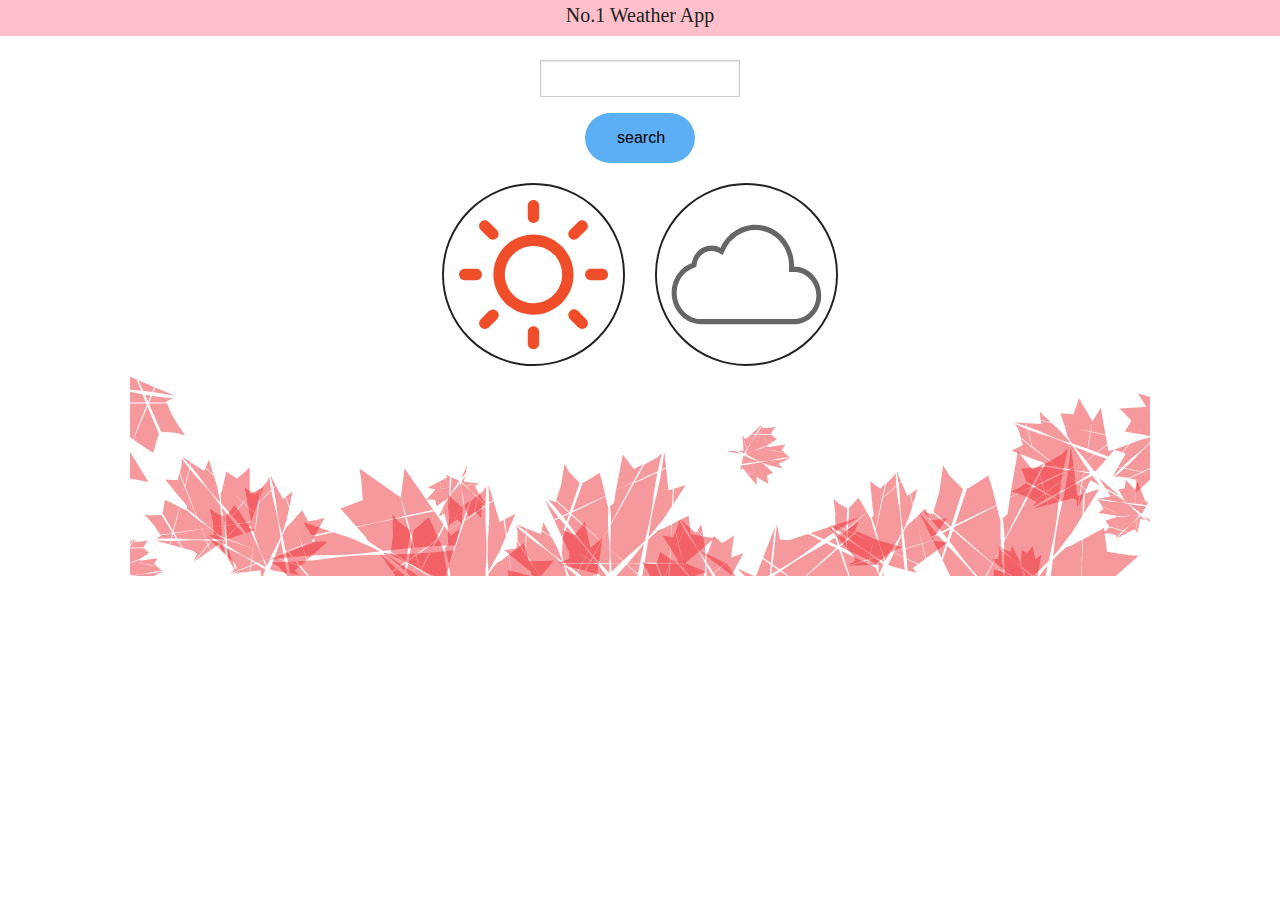
==== commit 0d7c34bf: "sixth commit" ====
--- a/index.html
+++ b/index.html
@@ -23,6 +23,7 @@
   <div class="small-12 columns">
       <div class="row collapse postfix-round">
         <div class="small-12 columns intext">
+            <div><br></div>
             <div id="hahaha"></div>
         <div id="lolol"></div>
         </div>
@@ -39,14 +40,14 @@
     
    
     
-    <div class="small-2 columns"><p> </p></div>          
-    <div class="small-8 columns yolo"><img src="linebot.png"></div> 
-    <div class="small-2 columns"><p> </p></div>
+             
+    <div class="small-12 columns yolo"><img src="linebot.png"></div> 
+    
    </div>
 
+    <script src="bower_components/foundation/js/foundation.min.js"></script>
+    <script language="javascript" type="text/javascript" src="js/app.js"></script>
 
     
-    <script src="bower_components/foundation/js/foundation.min.js"></script>
-    <script language="javascript" type="text/javascript" src="js/app.js"></script>
   </body>
 </html>
--- a/stylesheets/app.css
+++ b/stylesheets/app.css
@@ -9441,19 +9441,32 @@
 }
 /* line 6, ../scss/app.scss */
 .first-col img {
-  margin-left: 60%;
   width: 30%;
   min-width: 50px;
 }
 
-/* line 14, ../scss/app.scss */
+/* line 11, ../scss/app.scss */
+.first-col {
+  text-align: right;
+}
+
+/* line 19, ../scss/app.scss */
 .second-col img {
-  margin-right: 60%;
   width: 30%;
   min-width: 50px;
 }
 
-/* line 23, ../scss/app.scss */
+/* line 24, ../scss/app.scss */
+.second-col img {
+  text-align: left;
+}
+
+/* line 29, ../scss/app.scss */
+.yolo {
+  text-align: center;
+}
+
+/* line 34, ../scss/app.scss */
 .intext {
   left: 10%;
   width: 20%;
@@ -9462,22 +9475,22 @@
   text-align: center;
 }
 
-/* line 32, ../scss/app.scss */
+/* line 43, ../scss/app.scss */
 .yollll {
   text-align: center;
 }
 
-/* line 36, ../scss/app.scss */
+/* line 47, ../scss/app.scss */
 .hihi {
   color: black;
   border-radius: 25px;
   background: #5CAEF5;
-  padding: 10px;
-  width: 200px;
+  width: 110px;
   height: 50px;
-}
-
-/* line 46, ../scss/app.scss */
+  text-align: center;
+}
+
+/* line 56, ../scss/app.scss */
 .name {
   text-align: center;
   font-size: 20px;
@@ -9486,7 +9499,7 @@
   background: pink;
 }
 
-/* line 54, ../scss/app.scss */
+/* line 64, ../scss/app.scss */
 .name1 {
   text-align: center;
   font-size: 20px;
@@ -9495,19 +9508,24 @@
   background: pink;
 }
 
-/* line 67, ../scss/app.scss */
+/* line 77, ../scss/app.scss */
 .yoll img {
   width: 40%;
   min-width: 70px;
 }
 
-/* line 74, ../scss/app.scss */
+/* line 84, ../scss/app.scss */
 .ccc {
   text-align: center;
   background: pink;
 }
 
-/* line 83, ../scss/app.scss */
+/* line 90, ../scss/app.scss */
+.supsup {
+  float: right;
+}
+
+/* line 95, ../scss/app.scss */
 .bbox {
   text-align: center;
   line-height: inherit;
@@ -9517,12 +9535,12 @@
   border: 5px solid purple;
 }
 
-/* line 92, ../scss/app.scss */
+/* line 104, ../scss/app.scss */
 .bbox p {
   margin-top: 35px;
 }
 
-/* line 98, ../scss/app.scss */
+/* line 110, ../scss/app.scss */
 et-child,
 .columns + .column:last-child, .column +
 .columns:last-child,
@@ -9531,7 +9549,7 @@
   float: left;
 }
 
-/* line 106, ../scss/app.scss */
+/* line 118, ../scss/app.scss */
 .bbbox {
   margin-top: 5px;
   border: 5px solid purple;
@@ -9542,12 +9560,12 @@
   height: 10%;
 }
 
-/* line 116, ../scss/app.scss */
+/* line 128, ../scss/app.scss */
 .bbbox p {
   margin-top: 25px;
 }
 
-/* line 120, ../scss/app.scss */
+/* line 132, ../scss/app.scss */
 .bbbbox {
   border: 5px solid purple;
   line-height: normal;
@@ -9557,37 +9575,37 @@
   height: 10%;
 }
 
-/* line 129, ../scss/app.scss */
+/* line 141, ../scss/app.scss */
 .bbbbox p {
   margin-top: 35px;
 }
 
-/* line 133, ../scss/app.scss */
+/* line 145, ../scss/app.scss */
 .morning {
   background-color: bisque;
   font-size: 20;
 }
 
-/* line 138, ../scss/app.scss */
+/* line 150, ../scss/app.scss */
 .afternoon {
   background-color: bisque;
   font-size: 20;
 }
 
-/* line 143, ../scss/app.scss */
+/* line 155, ../scss/app.scss */
 .night {
   background-color: bisque;
   font-size: 20;
 }
 
 @media only screen and (min-width: 64.0625em) {
-  /* line 166, ../scss/app.scss */
+  /* line 178, ../scss/app.scss */
   .yolll {
     left: 30%;
   }
 }
 @media only screen and (min-width: 64.0625em) and (max-width: 90em) {
-  /* line 171, ../scss/app.scss */
+  /* line 183, ../scss/app.scss */
   .yolll {
     left: 30%;
   }
